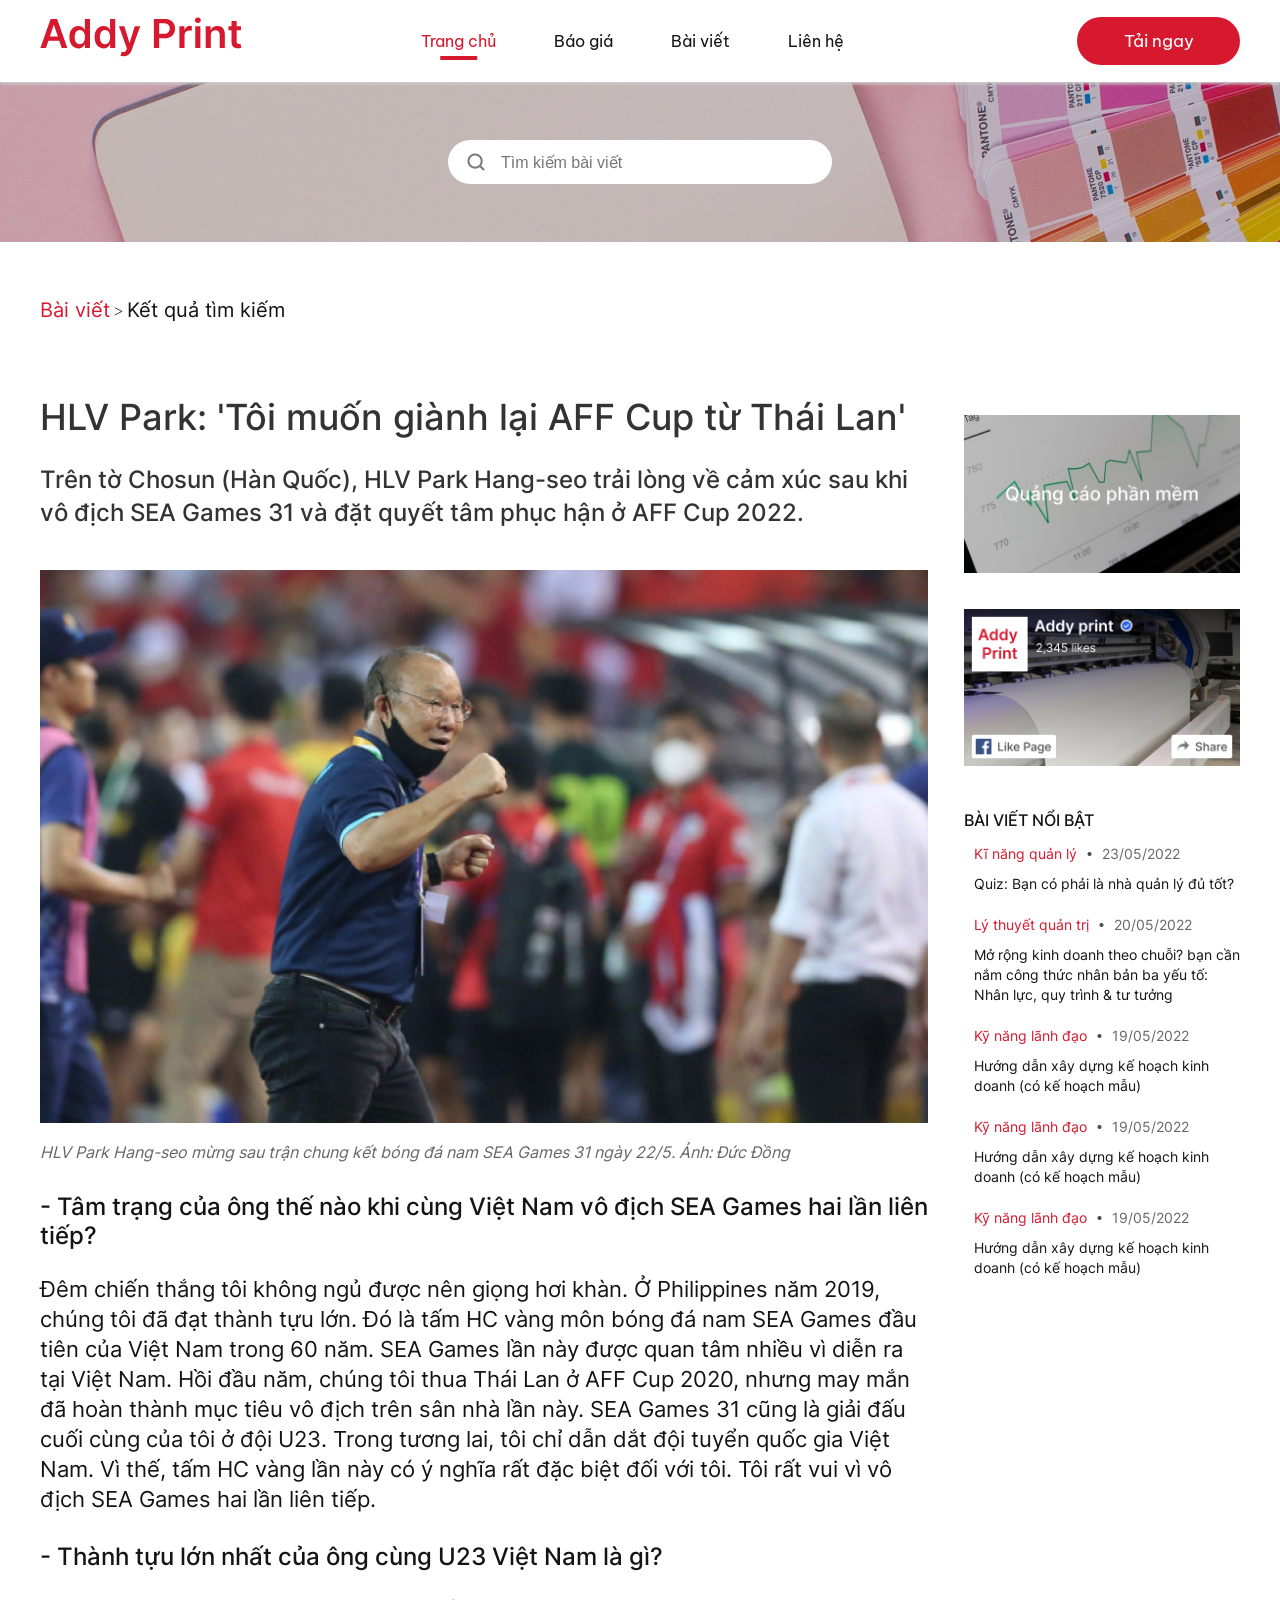
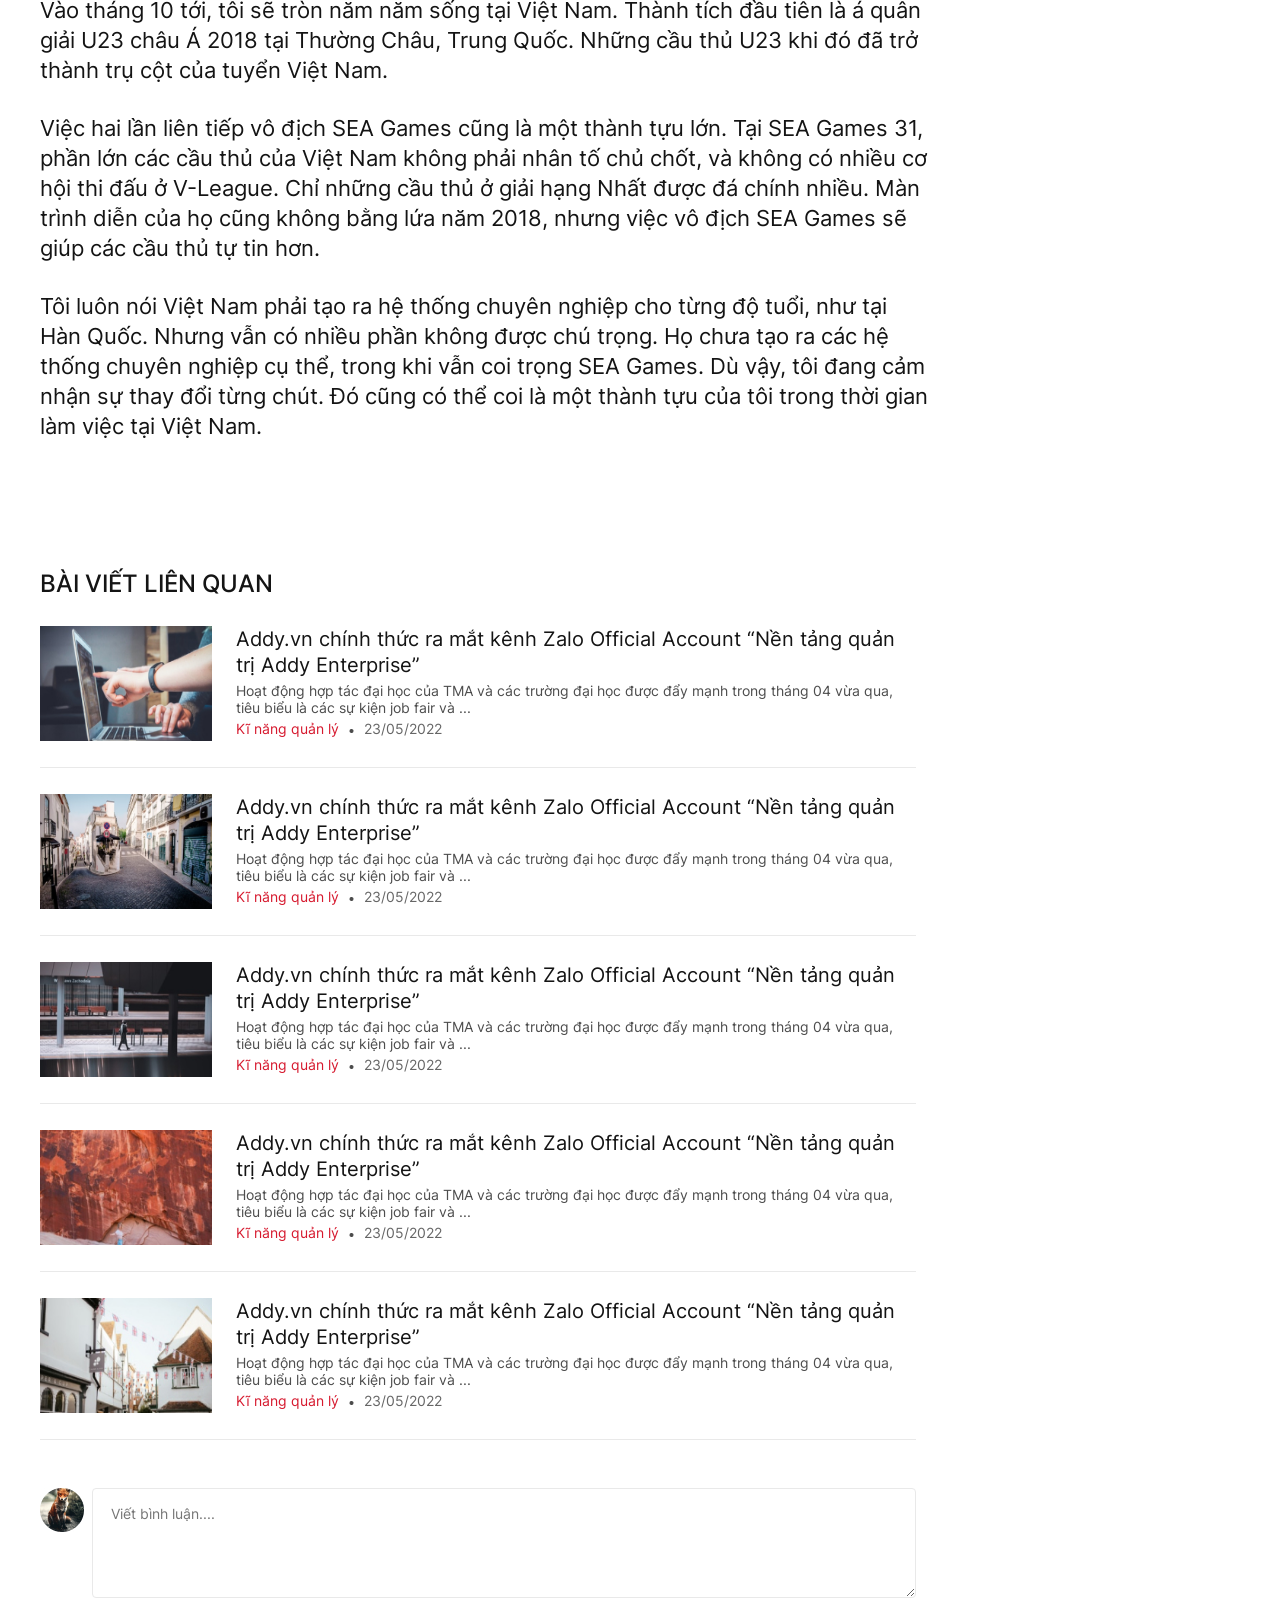
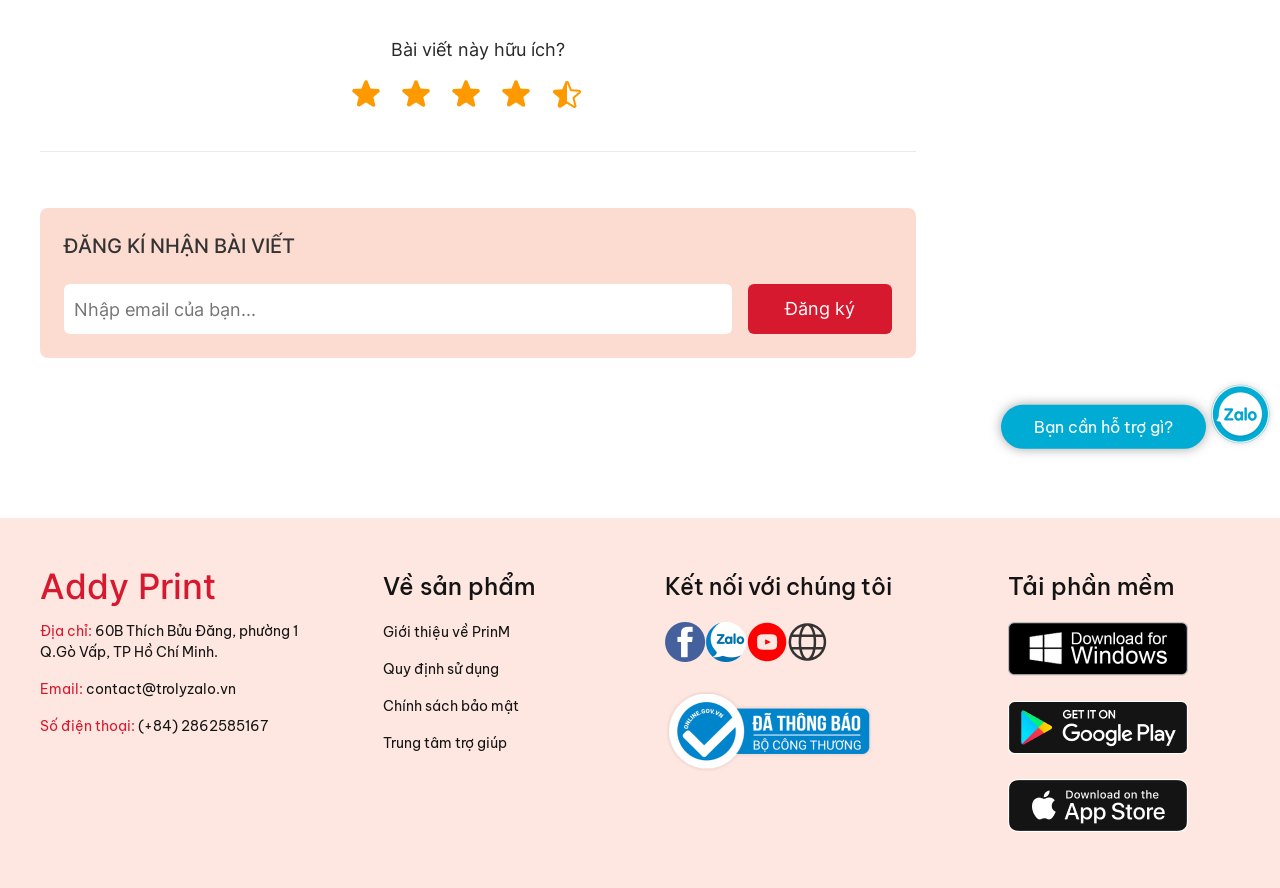
==== blog-detail.html @ 7a999159 "update blogpage detail, reposive" ====
<!DOCTYPE html>
<html>
  <head>
    <meta charset="UTF-8" />
    <meta
      name="viewport"
      content="width=device-width, initial-scale=1.0, maximum-scale=1.0, user-scalable=0"
    />
    <meta http-equiv="X-UA-Compatible" content="IE=edge,chrome=1" />
    <title>Bài viết chi tiết</title>
    <link rel="icon" href="favicon.ico" />
    <meta name="title" content="" />
    <meta name="description" content="" />

    <!-- meta facebook -->
    <meta property="og:locale" content="vi" />
    <meta property="og:type" content="article" />
    <meta property="og:title" content="" />
    <meta property="og:description" content="" />
    <meta property="og:url" content="" />
    <meta property="og:site_name" content="" />
    <meta property="og:image" content="" />

    <link rel="stylesheet" href="./fonts/fontawesome/css/all.css" />
    <link rel="stylesheet" href="dest/style.min.css" />
    <link rel="stylesheet" href="dest/fonts.css" />
  </head>

  <body class="contactpage">
    <!-- HEADER -->
    <header>
      <div class="container">
        <div class="main__header home">
          <div class="main__header-logo">
            <a href="./index.html">
              <svg
                width="202"
                height="40"
                viewBox="0 0 202 40"
                fill="none"
                xmlns="http://www.w3.org/2000/svg"
              >
                <path
                  d="M5.98402 31H0.35902L10.6005 1.90909H17.1062L27.3619 31H21.7369L13.967 7.875H13.7397L5.98402 31ZM6.16868 19.5938H21.5096V23.8267H6.16868V19.5938ZM38.3988 31.3835C36.6848 31.3835 35.1507 30.9432 33.7965 30.0625C32.4424 29.1818 31.3723 27.9034 30.5863 26.2273C29.8003 24.5511 29.4073 22.5152 29.4073 20.1193C29.4073 17.6951 29.805 15.6496 30.6005 13.983C31.4054 12.3068 32.4897 11.0426 33.8533 10.1903C35.217 9.3286 36.7369 8.89773 38.413 8.89773C39.6914 8.89773 40.7425 9.11553 41.5664 9.55114C42.3903 9.97727 43.0437 10.4934 43.5266 11.0994C44.0096 11.696 44.3836 12.2595 44.6488 12.7898H44.8619V1.90909H50.0181V31H44.9613V27.5625H44.6488C44.3836 28.0928 44.0001 28.6562 43.4982 29.2528C42.9963 29.84 42.3335 30.3419 41.5096 30.7585C40.6857 31.1752 39.6488 31.3835 38.3988 31.3835ZM39.8335 27.1648C40.9225 27.1648 41.8505 26.8712 42.6175 26.2841C43.3846 25.6875 43.967 24.8589 44.3647 23.7983C44.7624 22.7377 44.9613 21.5019 44.9613 20.0909C44.9613 18.6799 44.7624 17.4536 44.3647 16.4119C43.9764 15.3703 43.3988 14.5606 42.6317 13.983C41.8742 13.4053 40.9414 13.1165 39.8335 13.1165C38.6876 13.1165 37.7312 13.4148 36.9641 14.0114C36.1971 14.608 35.6194 15.4318 35.2312 16.483C34.8429 17.5341 34.6488 18.7367 34.6488 20.0909C34.6488 21.4545 34.8429 22.6714 35.2312 23.7415C35.6289 24.8021 36.2113 25.6402 36.9783 26.2557C37.7549 26.8617 38.7066 27.1648 39.8335 27.1648ZM63.5941 31.3835C61.8801 31.3835 60.346 30.9432 58.9918 30.0625C57.6377 29.1818 56.5676 27.9034 55.7816 26.2273C54.9956 24.5511 54.6026 22.5152 54.6026 20.1193C54.6026 17.6951 55.0004 15.6496 55.7958 13.983C56.6007 12.3068 57.685 11.0426 59.0487 10.1903C60.4123 9.3286 61.9322 8.89773 63.6083 8.89773C64.8867 8.89773 65.9379 9.11553 66.7617 9.55114C67.5856 9.97727 68.239 10.4934 68.7219 11.0994C69.2049 11.696 69.579 12.2595 69.8441 12.7898H70.0572V1.90909H75.2134V31H70.1566V27.5625H69.8441C69.579 28.0928 69.1954 28.6562 68.6935 29.2528C68.1916 29.84 67.5288 30.3419 66.7049 30.7585C65.881 31.1752 64.8441 31.3835 63.5941 31.3835ZM65.0288 27.1648C66.1178 27.1648 67.0458 26.8712 67.8129 26.2841C68.5799 25.6875 69.1623 24.8589 69.56 23.7983C69.9577 22.7377 70.1566 21.5019 70.1566 20.0909C70.1566 18.6799 69.9577 17.4536 69.56 16.4119C69.1718 15.3703 68.5941 14.5606 67.8271 13.983C67.0695 13.4053 66.1367 13.1165 65.0288 13.1165C63.8829 13.1165 62.9265 13.4148 62.1594 14.0114C61.3924 14.608 60.8147 15.4318 60.4265 16.483C60.0382 17.5341 59.8441 18.7367 59.8441 20.0909C59.8441 21.4545 60.0382 22.6714 60.4265 23.7415C60.8242 24.8021 61.4066 25.6402 62.1737 26.2557C62.9502 26.8617 63.9019 27.1648 65.0288 27.1648ZM83.8888 39.1818C83.1881 39.1818 82.5394 39.125 81.9428 39.0114C81.3557 38.9072 80.887 38.7841 80.5366 38.642L81.7298 34.6364C82.4779 34.8542 83.1455 34.9583 83.7326 34.9489C84.3197 34.9394 84.8358 34.7547 85.2809 34.3949C85.7354 34.0445 86.119 33.4574 86.4315 32.6335L86.8718 31.4545L78.9599 9.18182H84.4144L89.4428 25.6591H89.6701L94.7127 9.18182H100.181L91.4457 33.642C91.0385 34.7973 90.4987 35.7869 89.8263 36.6108C89.154 37.4441 88.3301 38.0786 87.3548 38.5142C86.3888 38.9593 85.2335 39.1818 83.8888 39.1818ZM113.889 31V1.90909H124.798C127.033 1.90909 128.908 2.32576 130.423 3.15909C131.948 3.99242 133.098 5.13826 133.875 6.59659C134.661 8.04545 135.054 9.69318 135.054 11.5398C135.054 13.4053 134.661 15.0625 133.875 16.5114C133.089 17.9602 131.929 19.1013 130.395 19.9347C128.86 20.7585 126.971 21.1705 124.727 21.1705H117.497V16.8381H124.017C125.324 16.8381 126.394 16.6108 127.227 16.1562C128.06 15.7017 128.676 15.0767 129.074 14.2812C129.481 13.4858 129.684 12.572 129.684 11.5398C129.684 10.5076 129.481 9.59848 129.074 8.8125C128.676 8.02652 128.056 7.41572 127.213 6.98011C126.379 6.53504 125.305 6.3125 123.988 6.3125H119.159V31H113.889ZM139.404 31V9.18182H144.39V12.8182H144.617C145.015 11.5587 145.696 10.5881 146.662 9.90625C147.638 9.21496 148.75 8.86932 150 8.86932C150.284 8.86932 150.602 8.88352 150.952 8.91193C151.312 8.93087 151.61 8.96401 151.847 9.01136V13.7415C151.629 13.6657 151.283 13.5994 150.81 13.5426C150.346 13.4763 149.896 13.4432 149.461 13.4432C148.523 13.4432 147.68 13.6468 146.932 14.054C146.194 14.4517 145.611 15.0057 145.185 15.7159C144.759 16.4261 144.546 17.2453 144.546 18.1733V31H139.404ZM155.263 31V9.18182H160.405V31H155.263ZM157.848 6.08523C157.034 6.08523 156.333 5.81534 155.746 5.27557C155.159 4.72632 154.865 4.06818 154.865 3.30114C154.865 2.52462 155.159 1.86648 155.746 1.3267C156.333 0.777461 157.034 0.50284 157.848 0.50284C158.672 0.50284 159.373 0.777461 159.951 1.3267C160.538 1.86648 160.831 2.52462 160.831 3.30114C160.831 4.06818 160.538 4.72632 159.951 5.27557C159.373 5.81534 158.672 6.08523 157.848 6.08523ZM170.835 18.2159V31H165.693V9.18182H170.608V12.8892H170.863C171.365 11.6676 172.165 10.697 173.264 9.97727C174.372 9.25758 175.74 8.89773 177.369 8.89773C178.875 8.89773 180.186 9.2197 181.304 9.86364C182.431 10.5076 183.302 11.4403 183.917 12.6619C184.542 13.8835 184.85 15.3655 184.841 17.108V31H179.699V17.9034C179.699 16.4451 179.32 15.304 178.562 14.4801C177.814 13.6562 176.777 13.2443 175.451 13.2443C174.552 13.2443 173.752 13.4432 173.051 13.8409C172.359 14.2292 171.815 14.7926 171.417 15.5312C171.029 16.2699 170.835 17.1648 170.835 18.2159ZM200.963 9.18182V13.1591H188.42V9.18182H200.963ZM191.517 3.95455H196.659V24.4375C196.659 25.1288 196.763 25.6591 196.971 26.0284C197.189 26.3883 197.473 26.6345 197.824 26.767C198.174 26.8996 198.562 26.9659 198.988 26.9659C199.31 26.9659 199.604 26.9422 199.869 26.8949C200.144 26.8475 200.352 26.8049 200.494 26.767L201.36 30.7869C201.086 30.8816 200.693 30.9858 200.181 31.0994C199.68 31.2131 199.064 31.2794 198.335 31.2983C197.047 31.3362 195.887 31.142 194.855 30.7159C193.823 30.2803 193.003 29.608 192.397 28.6989C191.801 27.7898 191.507 26.6534 191.517 25.2898V3.95455Z"
                  fill="#D6192E"
                />
              </svg>
            </a>
          </div>
          <div class="main__header-nav">
            <ul>
              <li><a class="active" href="./index.html">Trang chủ</a></li>
              <li><p href="#price">Báo giá</p></li>
              <li><a href="./blog.html">Bài viết</a></li>
              <li><p href="#contact">Liên hệ</p></li>
            </ul>
          </div>
          <div class="main__header-nav-mobile">
            <div class="icon__menu-mobile">
              <span></span>
            </div>
            <div class="show__nav-menu">
              <ul>
                <li><a href="./index.html">Trang chủ</a></li>
                <li><a href="">Báo giá</a></li>
                <li><a href="./blog.html">Bài viết</a></li>
                <li><a href="">Liên hệ</a></li>
              </ul>
            </div>
          </div>
          <div class="main__header-btn">
            <p>Tải ngay</p>
          </div>
        </div>
      </div>
    </header>

    <!-- MAIN -->
    <main class="mainwrapper">
      <section class="search">
        <img src="./img/bg-search.jpg" alt="background" />
        <div class="search__input">
          <i><img src="./img/icon-search.png" alt="icon search" /></i>
          <input type="text" placeholder="Tìm kiếm bài viết" />
        </div>
      </section>
      <section class="blog-detail__content">
        <div class="container">
          <div class="btn-back">
            <a class="back-to-blogs" href="./blog.html">Bài viết</a>
            <span> > </span>
            <a class="back-to__search-result" href="">Kết quả tìm kiếm</a>
          </div>
          <div class="blog-detail__content-grid">
            <div class="blog-detail">
              <div class="blog-detail__title">
                <h1>HLV Park: 'Tôi muốn giành lại AFF Cup từ Thái Lan'</h1>
                <p>
                  Trên tờ Chosun (Hàn Quốc), HLV Park Hang-seo trải lòng về cảm
                  xúc sau khi vô địch SEA Games 31 và đặt quyết tâm phục hận ở
                  AFF Cup 2022.
                </p>
              </div>
              <div class="blog-detail__img">
                <img src="./img/img__blog-detail.jpg" alt="image blog detail" />
                <div class="description__img">
                  <p>
                    HLV Park Hang-seo mừng sau trận chung kết bóng đá nam SEA
                    Games 31 ngày 22/5. Ảnh: Đức Đồng
                  </p>
                </div>
              </div>
              <div class="blog-detail__text">
                <h2 class="text__title">
                  - Tâm trạng của ông thế nào khi cùng Việt Nam vô địch SEA
                  Games hai lần liên tiếp?
                </h2>
                <p class="text__content">
                  Đêm chiến thắng tôi không ngủ được nên giọng hơi khàn. Ở
                  Philippines năm 2019, chúng tôi đã đạt thành tựu lớn. Đó là
                  tấm HC vàng môn bóng đá nam SEA Games đầu tiên của Việt Nam
                  trong 60 năm. SEA Games lần này được quan tâm nhiều vì diễn ra
                  tại Việt Nam. Hồi đầu năm, chúng tôi thua Thái Lan ở AFF Cup
                  2020, nhưng may mắn đã hoàn thành mục tiêu vô địch trên sân
                  nhà lần này. SEA Games 31 cũng là giải đấu cuối cùng của tôi ở
                  đội U23. Trong tương lai, tôi chỉ dẫn dắt đội tuyển quốc gia
                  Việt Nam. Vì thế, tấm HC vàng lần này có ý nghĩa rất đặc biệt
                  đối với tôi. Tôi rất vui vì vô địch SEA Games hai lần liên
                  tiếp.
                </p>
                <h2 class="text__title">
                  - Thành tựu lớn nhất của ông cùng U23 Việt Nam là gì?
                </h2>
                <p class="text__content">
                  Vào tháng 10 tới, tôi sẽ tròn năm năm sống tại Việt Nam. Thành
                  tích đầu tiên là á quân giải U23 châu Á 2018 tại Thường Châu,
                  Trung Quốc. Những cầu thủ U23 khi đó đã trở thành trụ cột của
                  tuyển Việt Nam.
                </p>
                <p class="text__content">
                  Việc hai lần liên tiếp vô địch SEA Games cũng là một thành tựu
                  lớn. Tại SEA Games 31, phần lớn các cầu thủ của Việt Nam không
                  phải nhân tố chủ chốt, và không có nhiều cơ hội thi đấu ở
                  V-League. Chỉ những cầu thủ ở giải hạng Nhất được đá chính
                  nhiều. Màn trình diễn của họ cũng không bằng lứa năm 2018,
                  nhưng việc vô địch SEA Games sẽ giúp các cầu thủ tự tin hơn.
                </p>
                <p class="text__content">
                  Tôi luôn nói Việt Nam phải tạo ra hệ thống chuyên nghiệp cho
                  từng độ tuổi, như tại Hàn Quốc. Nhưng vẫn có nhiều phần không
                  được chú trọng. Họ chưa tạo ra các hệ thống chuyên nghiệp cụ
                  thể, trong khi vẫn coi trọng SEA Games. Dù vậy, tôi đang cảm
                  nhận sự thay đổi từng chút. Đó cũng có thể coi là một thành
                  tựu của tôi trong thời gian làm việc tại Việt Nam.
                </p>
              </div>
            </div>
            <div class="blog-sidebar">
              <div class="thumbnail">
                <div class="thumbnail__one --thumbnail">
                  <img src="./img/thumbnail-1.jpg" alt="" />
                </div>
                <div class="thumbnail__two --thumbnail">
                  <img src="./img/thumbnail-2.jpg" alt="" />
                </div>
              </div>
              <div class="featured__posts">
                <h2>Bài viết nổi bật</h2>
                <div class="featured__posts-detail">
                  <div class="title__post">
                    <p>Kĩ năng quản lý</p>
                    <i><img src="./img/dot.png" alt="dot" /></i>
                    <span>23/05/2022</span>
                  </div>
                  <div class="text">
                    <p>Quiz: Bạn có phải là nhà quản lý đủ tốt?</p>
                  </div>
                </div>
                <div class="featured__posts-detail">
                  <div class="title__post">
                    <p>Lý thuyết quản trị</p>
                    <i><img src="./img/dot.png" alt="dot" /></i>
                    <span>20/05/2022</span>
                  </div>
                  <div class="text">
                    <p>
                      Mở rộng kinh doanh theo chuỗi? bạn cần nắm công thức nhân
                      bản ba yếu tố: Nhân lực, quy trình & tư tưởng
                    </p>
                  </div>
                </div>
                <div class="featured__posts-detail">
                  <div class="title__post">
                    <p>Kỹ năng lãnh đạo</p>
                    <i><img src="./img/dot.png" alt="dot" /></i>
                    <span>19/05/2022</span>
                  </div>
                  <div class="text">
                    <p>
                      Hướng dẫn xây dựng kế hoạch kinh doanh (có kế hoạch mẫu)
                    </p>
                  </div>
                </div>
                <div class="featured__posts-detail">
                  <div class="title__post">
                    <p>Kỹ năng lãnh đạo</p>
                    <i><img src="./img/dot.png" alt="dot" /></i>
                    <span>19/05/2022</span>
                  </div>
                  <div class="text">
                    <p>
                      Hướng dẫn xây dựng kế hoạch kinh doanh (có kế hoạch mẫu)
                    </p>
                  </div>
                </div>
                <div class="featured__posts-detail">
                  <div class="title__post">
                    <p>Kỹ năng lãnh đạo</p>
                    <i><img src="./img/dot.png" alt="dot" /></i>
                    <span>19/05/2022</span>
                  </div>
                  <div class="text">
                    <p>
                      Hướng dẫn xây dựng kế hoạch kinh doanh (có kế hoạch mẫu)
                    </p>
                  </div>
                </div>
              </div>
            </div>
          </div>
          <div class="blog__same">
            <h3>BÀI VIẾT LIÊN QUAN</h3>
            <div class="bottom__line">
              <div class="blog__same-item">
                <a href="">
                  <img src="./img/blog-same1.jpg" alt="" />
                </a>
                <div class="description__item">
                  <h4>
                    Addy.vn chính thức ra mắt kênh Zalo Official Account “Nền
                    tảng quản trị Addy Enterprise”
                  </h4>
                  <p>
                    Hoạt động hợp tác đại học của TMA và các trường đại học được
                    đẩy mạnh trong tháng 04 vừa qua, tiêu biểu là các sự kiện
                    job fair và ...
                  </p>
                  <div class="date">
                    <h5>Kĩ năng quản lý</h5>
                    <i><img src="./img/dot.png" alt="dot" /></i>
                    <p>23/05/2022</p>
                  </div>
                </div>
              </div>
            </div>
            <div class="bottom__line">
              <div class="blog__same-item">
                <a href="">
                  <img src="./img/blog-same2.jpg" alt="" />
                </a>
                <div class="description__item">
                  <h4>
                    Addy.vn chính thức ra mắt kênh Zalo Official Account “Nền
                    tảng quản trị Addy Enterprise”
                  </h4>
                  <p>
                    Hoạt động hợp tác đại học của TMA và các trường đại học được
                    đẩy mạnh trong tháng 04 vừa qua, tiêu biểu là các sự kiện
                    job fair và ...
                  </p>
                  <div class="date">
                    <h5>Kĩ năng quản lý</h5>
                    <i><img src="./img/dot.png" alt="dot" /></i>
                    <p>23/05/2022</p>
                  </div>
                </div>
              </div>
            </div>
            <div class="bottom__line">
              <div class="blog__same-item">
                <a href="">
                  <img src="./img/blog-same3.jpg" alt="" />
                </a>
                <div class="description__item">
                  <h4>
                    Addy.vn chính thức ra mắt kênh Zalo Official Account “Nền
                    tảng quản trị Addy Enterprise”
                  </h4>
                  <p>
                    Hoạt động hợp tác đại học của TMA và các trường đại học được
                    đẩy mạnh trong tháng 04 vừa qua, tiêu biểu là các sự kiện
                    job fair và ...
                  </p>
                  <div class="date">
                    <h5>Kĩ năng quản lý</h5>
                    <i><img src="./img/dot.png" alt="dot" /></i>
                    <p>23/05/2022</p>
                  </div>
                </div>
              </div>
            </div>
            <div class="bottom__line">
              <div class="blog__same-item">
                <a href="">
                  <img src="./img/blog-same4.jpg" alt="" />
                </a>
                <div class="description__item">
                  <h4>
                    Addy.vn chính thức ra mắt kênh Zalo Official Account “Nền
                    tảng quản trị Addy Enterprise”
                  </h4>
                  <p>
                    Hoạt động hợp tác đại học của TMA và các trường đại học được
                    đẩy mạnh trong tháng 04 vừa qua, tiêu biểu là các sự kiện
                    job fair và ...
                  </p>
                  <div class="date">
                    <h5>Kĩ năng quản lý</h5>
                    <i><img src="./img/dot.png" alt="dot" /></i>
                    <p>23/05/2022</p>
                  </div>
                </div>
              </div>
            </div>
            <div class="bottom__line">
              <div class="blog__same-item">
                <a href="">
                  <img src="./img/blog-same5.jpg" alt="" />
                </a>
                <div class="description__item">
                  <h4>
                    Addy.vn chính thức ra mắt kênh Zalo Official Account “Nền
                    tảng quản trị Addy Enterprise”
                  </h4>
                  <p>
                    Hoạt động hợp tác đại học của TMA và các trường đại học được
                    đẩy mạnh trong tháng 04 vừa qua, tiêu biểu là các sự kiện
                    job fair và ...
                  </p>
                  <div class="date">
                    <h5>Kĩ năng quản lý</h5>
                    <i><img src="./img/dot.png" alt="dot" /></i>
                    <p>23/05/2022</p>
                  </div>
                </div>
              </div>
            </div>
          </div>
          <div class="blog__comment">
            <div class="avatar">
              <img src="./img/avt-comment.jpg" alt="" />
            </div>
            <textarea
              name=""
              id=""
              cols="30"
              rows="5"
              placeholder="Viết bình luận...."
            ></textarea>
          </div>
          <div class="blog__vote">
            <h4>Bài viết này hữu ích?</h4>
            <div class="star">
              <i><img src="./img/vote-star.png" alt="icon star" /></i>
              <i><img src="./img/vote-star.png" alt="icon star" /></i>
              <i><img src="./img/vote-star.png" alt="icon star" /></i>
              <i><img src="./img/vote-star.png" alt="icon star" /></i>
              <i><img src="./img/vote-star5.png" alt="icon star" /></i>
            </div>
          </div>
          <div class="input__signup">
            <div class="container --container__blog-detail">
              <div class="input__signup-content">
                <h2>ĐĂNG KÍ NHẬN BÀI VIẾT</h2>
                <div class="input">
                  <input
                    type="text"
                    class="input-signup"
                    placeholder="Nhập email của bạn..."
                  />
                  <input type="submit" class="btn-signup" value="Đăng ký" />
                </div>
              </div>
            </div>
          </div>
        </div>
      </section>
      <section class="icon__zalo-fixed">
        <i><img src="./img/icon__zalo-fixed.png" alt="" /></i>
        <div class="text"><p>Bạn cần hỗ trợ gì?</p></div>
      </section>
    </main>

    <!-- FOOTER -->
    <footer>
      <div class="container --container__footer">
        <div class="wrapper__gird">
          <div class="wrapper__gird-item --nthchild1">
            <div class="title">
              <h2>Addy Print</h2>
            </div>
            <div class="text__content">
              <p class="adress">
                <span>Địa chỉ: </span>60B Thích Bửu Đăng, phường 1 Q.Gò Vấp, TP
                Hồ Chí Minh.
              </p>
              <p class="email"><span>Email: </span>contact@trolyzalo.vn</p>
              <p class="numberphone">
                <span>Số điện thoại: </span>(+84) 2862585167
              </p>
            </div>
          </div>
          <div class="wrapper__gird-item --nthchild2">
            <div class="title">
              <h3>Về sản phẩm</h3>
            </div>
            <div class="text__content">
              <p>Giới thiệu về PrinM</p>
              <p>Quy định sử dụng</p>
              <p>Chính sách bảo mật</p>
              <p>Trung tâm trợ giúp</p>
            </div>
          </div>
          <div class="wrapper__gird-item --nthchild3">
            <div class="title">
              <h3>Kết nối với chúng tôi</h3>
            </div>
            <div class="icon__content">
              <i><img src="./img/icon-fb.png" alt="" /></i>
              <i><img src="./img/icon-zalo.png" alt="" /></i>
              <i><img src="./img/icon-ytb.png" alt="" /></i>
              <i><img src="./img/icon_browser.png" alt="" /></i>
            </div>
            <img src="./img/logo-thong-bao.png" alt="" />
          </div>
          <div class="wrapper__gird-item --nthchild4">
            <div class="title">
              <h3>Tải phần mềm</h3>
            </div>
            <div class="btn__download">
              <div class="btn__download-chplay btn">
                <img src="./img/windown-footer.png" alt="" />
              </div>
              <div class="btn__download-chplay btn">
                <img src="./img/chplay-footer.png" alt="" />
              </div>
              <div class="btn__download-appstore btn">
                <img src="./img/appstore-footer.png" alt="" />
              </div>
            </div>
          </div>
        </div>
        <div class="backtotop">
          <i class="fa-solid fa-arrow-up"></i>
        </div>
      </div>
    </footer>

    <script type="text/javascript" src="dest/jsmain.min.js"></script>
    <script type="text/javascript" src="dest/main.js"></script>
  </body>
</html>
---- dest/style.min.css ----
html,body,div,span,applet,object,iframe,h1,h2,h3,h4,h5,h6,p,blockquote,pre,a,abbr,acronym,address,big,cite,code,del,dfn,em,img,ins,kbd,q,s,samp,small,strike,strong,sub,sup,tt,var,b,u,i,center,dl,dt,dd,ol,ul,li,fieldset,form,label,legend,table,caption,tbody,tfoot,thead,tr,th,td,article,aside,canvas,details,embed,figure,figcaption,footer,header,hgroup,menu,nav,output,ruby,section,summary,time,mark,audio,video{margin:0;padding:0;border:0;font-size:100%;font:inherit;vertical-align:baseline}article,aside,details,figcaption,figure,footer,header,hgroup,menu,nav,section{display:block}body{line-height:1}ol,ul{list-style:none}blockquote,q{quotes:none}blockquote:before,blockquote:after,q:before,q:after{content:"";content:none}table{border-collapse:collapse;border-spacing:0}*::before,*::after{box-sizing:inherit}/*! normalize.css v8.0.1 | MIT License | github.com/necolas/normalize.css */html{line-height:1.15;-webkit-text-size-adjust:100%}hr{box-sizing:content-box;height:0;overflow:visible}pre{font-family:monospace, monospace;font-size:1em}a{background-color:transparent}abbr[title]{border-bottom:none;text-decoration:underline;text-decoration:underline dotted}b,strong{font-weight:bolder}code,kbd,samp{font-family:monospace, monospace;font-size:1em}small{font-size:80%}sub,sup{font-size:75%;line-height:0;position:relative;vertical-align:baseline}sub{bottom:-0.25em}sup{top:-0.5em}img{border-style:none}button,input,optgroup,select,textarea{font-family:inherit;font-size:100%;line-height:1.15;margin:0}button,input{overflow:visible}button,select{text-transform:none}button,[type="button"],[type="reset"],[type="submit"]{-webkit-appearance:button}button::-moz-focus-inner,[type="button"]::-moz-focus-inner,[type="reset"]::-moz-focus-inner,[type="submit"]::-moz-focus-inner{border-style:none;padding:0}button:-moz-focusring,[type="button"]:-moz-focusring,[type="reset"]:-moz-focusring,[type="submit"]:-moz-focusring{outline:1px dotted ButtonText}fieldset{padding:0.35em 0.75em 0.625em}legend{box-sizing:border-box;color:inherit;display:table;max-width:100%;padding:0;white-space:normal}progress{vertical-align:baseline}textarea{overflow:auto}[type="checkbox"],[type="radio"]{box-sizing:border-box;padding:0}[type="number"]::-webkit-inner-spin-button,[type="number"]::-webkit-outer-spin-button{height:auto}[type="search"]{-webkit-appearance:textfield;outline-offset:-2px}[type="search"]::-webkit-search-decoration{-webkit-appearance:none}::-webkit-file-upload-button{-webkit-appearance:button;font:inherit}details{display:block}summary{display:list-item}template{display:none}[hidden]{display:none}:root{--h1-fs: 7.2rem;--h1-lh: 8rem;--h2-fs: 5.2rem;--h2-lh: 6rem;--h3-fs: 3.2rem;--h3-lh: 4.2rem;--h4-fs: 2.4rem;--h4-lh: 3.2rem;--h5-fs: 2rem;--h5-lh: 3rem;--body16-fs: 1.6rem;--body16-lh: 2.6rem;--body14-fs: 1.4rem;--body14-lh: 2.2rem;--gap: 30px;--height-header: 82px;--height-button: 56px;--ptop: 150px;--pd-section: 120px}@media (max-width: 767px){:root{--h1-fs: 3.6rem;--h1-lh: 4.2rem;--h2-fs: 2.8rem;--h2-lh: 3.8rem;--h3-fs: 2.2rem;--h3-lh: 3rem;--h4-fs: 2rem;--h4-lh: 3.2rem;--gap: 20px;--height-header: 70px;--pd-section: 50px;--ptop: 120px}}@-ms-viewport{width:device-width}*{-webkit-font-smoothing:antialiased;-moz-osx-font-smoothing:grayscale;-webkit-font-smoothing:antialiased;-moz-osx-font-smoothing:grayscale;text-rendering:optimizeLegibility;box-sizing:border-box}html{font-size:62.5%}body{width:100%;max-width:100%;margin:auto;font-size:var(--body16-fs);font-family:ir;line-height:var(--body16-lh);color:#141414;text-transform:none;background:#fff;position:relative}body .container-fluid{width:100%;padding-right:var(--gap);padding-left:var(--gap);margin-right:auto;margin-left:auto}@media screen and (max-width: 767px){body .container-fluid{padding-right:calc(var(--gap) / 2);padding-left:calc(var(--gap) / 2)}}body .container{max-width:1230px;width:100%;padding-right:calc(var(--gap) / 2);padding-left:calc(var(--gap) / 2);margin-right:auto;margin-left:auto}@media (min-width: 576px){body .container{max-width:540px}}@media (min-width: 768px){body .container{max-width:720px}}@media (min-width: 992px){body .container{max-width:960px}}@media (min-width: 1200px){body .container{max-width:1230px}}body .mainwrapper{width:100%;margin:auto;opacity:1;pointer-events:auto}img{max-width:100%;height:auto;-webkit-user-select:none;-khtml-user-select:none;-moz-user-select:none;-o-user-select:none;user-select:none}img.--center{margin:0 auto;display:block}a{text-decoration:none}.--white-cl{color:#fff}.--black-cl{color:#141414}.--blue-cl{color:#00afab}article h1,article h2,article h3,article h4,article h5,article h6{display:block}article h1{font-size:var(--h1-fs);line-height:var(--h1-lh);margin:0 0 0.67rem 0}article h2{font-size:var(--h2-fs);line-height:var(--h2-lh);margin:0 0 0.75rem 0}article h3{font-size:var(--h3-fs);line-height:var(--h3-lh);margin:0 0 0.83rem 0}article h4{font-size:var(--h4-fs);line-height:var(--h4-lh);margin:0 0 1.12rem 0}article h5{font-size:var(--h5-fs);line-height:var(--h5-lh);margin:0 0 1.5rem 0}article h6{font-size:0.67rem;margin:0 0 1.67rem 0}article p{margin:0 0 1.12rem 0}article ol,article ul{list-style:initial;padding-left:18px}article img{display:inline-block;height:auto;overflow:hidden;border-radius:10px;margin:25px auto}article .video{width:100%;height:0;padding-bottom:56.25%;position:relative;margin:25px auto}article .video iframe,article .video video{position:absolute;width:100%;height:100%;top:0;left:0}@media screen and (max-width: 767px){article img{margin:20px auto}}.heading{font-family:ib}.heading.--h1{font-size:var(--h1-fs);line-height:var(--h1-lh)}.heading.--h2{font-size:var(--h2-fs);line-height:var(--h2-lh)}.icon__zalo-fixed{margin-top:-143px;position:absolute;right:0}.icon__zalo-fixed i{display:block}.icon__zalo-fixed .text{width:205px;height:44px;background-color:#00acd4;border-radius:32px;position:absolute;right:74px;top:50%;transform:translateY(-30%);-webkit-box-shadow:0px 0px 12px 0px #0000005c;box-shadow:0px 0px 12px 0px #0000005c;display:flex}.icon__zalo-fixed .text p{color:#ffffff;margin:auto;font-family:"beRegular400"}.search{height:160px;overflow:hidden;margin-top:var(--height-header);position:relative}.search>img{float:right;height:100%;width:100%;object-fit:cover}.search .search__input{position:absolute;top:50%;left:50%;transform:translate(-50%, -50%);width:384px;height:44px;border-radius:32px;display:flex;background-color:#ffffff}.search .search__input i{display:flex;padding-left:18px}.search .search__input i img{margin:auto}.search .search__input input{padding-left:15px;border:none;outline:none;width:80%;font-family:Arial, "InterRegular400";font-size:16px;line-height:19px}.featured__posts{margin-top:37px}.featured__posts h2{font-family:"InterMedium500";font-size:16px;line-height:19px;color:#141414;text-transform:uppercase;margin-bottom:15px}.featured__posts .featured__posts-detail{padding-left:10px}.featured__posts .featured__posts-detail .title__post{display:flex;margin-bottom:12px}.featured__posts .featured__posts-detail .title__post>p{font-family:"InterRegular400";font-size:14px;line-height:17px;color:#d6192e}.featured__posts .featured__posts-detail .title__post i{display:flex;margin:0 10px}.featured__posts .featured__posts-detail .title__post i img{margin:auto}.featured__posts .featured__posts-detail .title__post span{font-family:"InterRegular400";font-size:14px;line-height:17px;color:#666666}.featured__posts .featured__posts-detail .text{margin-bottom:22px}.featured__posts .featured__posts-detail .text p{font-family:"InterRegular400";font-size:14px;line-height:20px;color:#141414}.input__signup{margin-bottom:160px}.input__signup .container .input__signup-content{background-color:#fcdbd0;border-radius:8px;padding:24px}.input__signup .container .input__signup-content h2{font-family:"InterMedium500";font-size:20px;line-height:28px;color:#333333;margin-bottom:24px}.input__signup .container .input__signup-content .input{display:flex}.input__signup .container .input__signup-content .input .input-signup{border:none;outline:none;border-radius:6px;font-family:"InterRegular400";font-size:18px;line-height:22px;color:#848484;height:50px;flex:1;margin-right:16px;padding-left:10px}.input__signup .container .input__signup-content .input .btn-signup{background-color:#d6192e;width:144px;height:50px;border-radius:6px;border:none;outline:none;color:#ffffff;font-family:"InterRegular400";font-size:18px;line-height:22px;display:flex;justify-content:center}.flickity-viewport{overflow:initial}.col-1,.col-2,.col-3,.col-4,.col-5,.col-6,.col-7,.col-8,.col-9,.col-10,.col-11,.col-12,.col,.col-auto,.col-sm-1,.col-sm-2,.col-sm-3,.col-sm-4,.col-sm-5,.col-sm-6,.col-sm-7,.col-sm-8,.col-sm-9,.col-sm-10,.col-sm-11,.col-sm-12,.col-sm,.col-sm-auto,.col-md-1,.col-md-2,.col-md-3,.col-md-4,.col-md-5,.col-md-6,.col-md-7,.col-md-8,.col-md-9,.col-md-10,.col-md-11,.col-md-12,.col-md,.col-md-auto,.col-lg-1,.col-lg-2,.col-lg-3,.col-lg-4,.col-lg-5,.col-lg-6,.col-lg-7,.col-lg-8,.col-lg-9,.col-lg-10,.col-lg-11,.col-lg-12,.col-lg,.col-lg-auto,.col-xl-1,.col-xl-2,.col-xl-3,.col-xl-4,.col-xl-5,.col-xl-6,.col-xl-7,.col-xl-8,.col-xl-9,.col-xl-10,.col-xl-11,.col-xl-12,.col-xl,.col-xl-auto{position:relative;width:100%;min-height:1px;padding-right:15px;padding-left:15px}.row{display:-webkit-box;display:-ms-flexbox;display:flex;-ms-flex-wrap:wrap;flex-wrap:wrap;margin-right:-15px;margin-left:-15px}.col{-ms-flex-preferred-size:0;flex-basis:0;-webkit-box-flex:1;-ms-flex-positive:1;flex-grow:1;max-width:100%}.no-gutters{margin-right:0;margin-left:0}.no-gap>.col,.no-gap>[class*="col-"]{padding-right:0;padding-left:0}.col-auto{-webkit-box-flex:0;-ms-flex:0 0 auto;flex:0 0 auto;width:auto;max-width:none}.col-1{-webkit-box-flex:0;-ms-flex:0 0 8.333333%;flex:0 0 8.333333%;max-width:8.333333%}.col-2{-webkit-box-flex:0;-ms-flex:0 0 16.666667%;flex:0 0 16.666667%;max-width:16.666667%}.col-3{-webkit-box-flex:0;-ms-flex:0 0 25%;flex:0 0 25%;max-width:25%}.col-4{-webkit-box-flex:0;-ms-flex:0 0 33.333333%;flex:0 0 33.333333%;max-width:33.333333%}.col-5{-webkit-box-flex:0;-ms-flex:0 0 41.666667%;flex:0 0 41.666667%;max-width:41.666667%}.col-6{-webkit-box-flex:0;-ms-flex:0 0 50%;flex:0 0 50%;max-width:50%}.col-7{-webkit-box-flex:0;-ms-flex:0 0 58.333333%;flex:0 0 58.333333%;max-width:58.333333%}.col-8{-webkit-box-flex:0;-ms-flex:0 0 66.666667%;flex:0 0 66.666667%;max-width:66.666667%}.col-9{-webkit-box-flex:0;-ms-flex:0 0 75%;flex:0 0 75%;max-width:75%}.col-10{-webkit-box-flex:0;-ms-flex:0 0 83.333333%;flex:0 0 83.333333%;max-width:83.333333%}.col-11{-webkit-box-flex:0;-ms-flex:0 0 91.666667%;flex:0 0 91.666667%;max-width:91.666667%}.col-12{-webkit-box-flex:0;-ms-flex:0 0 100%;flex:0 0 100%;max-width:100%}.order-first{-webkit-box-ordinal-group:0;-ms-flex-order:-1;order:-1}.order-last{-webkit-box-ordinal-group:14;-ms-flex-order:13;order:13}.order-0{-webkit-box-ordinal-group:1;-ms-flex-order:0;order:0}.order-1{-webkit-box-ordinal-group:2;-ms-flex-order:1;order:1}.order-2{-webkit-box-ordinal-group:3;-ms-flex-order:2;order:2}.order-3{-webkit-box-ordinal-group:4;-ms-flex-order:3;order:3}.order-4{-webkit-box-ordinal-group:5;-ms-flex-order:4;order:4}.order-5{-webkit-box-ordinal-group:6;-ms-flex-order:5;order:5}.order-6{-webkit-box-ordinal-group:7;-ms-flex-order:6;order:6}.order-7{-webkit-box-ordinal-group:8;-ms-flex-order:7;order:7}.order-8{-webkit-box-ordinal-group:9;-ms-flex-order:8;order:8}.order-9{-webkit-box-ordinal-group:10;-ms-flex-order:9;order:9}.order-10{-webkit-box-ordinal-group:11;-ms-flex-order:10;order:10}.order-11{-webkit-box-ordinal-group:12;-ms-flex-order:11;order:11}.order-12{-webkit-box-ordinal-group:13;-ms-flex-order:12;order:12}.offset-1{margin-left:8.333333%}.offset-2{margin-left:16.666667%}.offset-3{margin-left:25%}.offset-4{margin-left:33.333333%}.offset-5{margin-left:41.666667%}.offset-6{margin-left:50%}.offset-7{margin-left:58.333333%}.offset-8{margin-left:66.666667%}.offset-9{margin-left:75%}.offset-10{margin-left:83.333333%}.offset-11{margin-left:91.666667%}@media (min-width: 576px){.col-sm{-ms-flex-preferred-size:0;flex-basis:0;-webkit-box-flex:1;-ms-flex-positive:1;flex-grow:1;max-width:100%}.col-sm-auto{-webkit-box-flex:0;-ms-flex:0 0 auto;flex:0 0 auto;width:auto;max-width:none}.col-sm-1{-webkit-box-flex:0;-ms-flex:0 0 8.333333%;flex:0 0 8.333333%;max-width:8.333333%}.col-sm-2{-webkit-box-flex:0;-ms-flex:0 0 16.666667%;flex:0 0 16.666667%;max-width:16.666667%}.col-sm-3{-webkit-box-flex:0;-ms-flex:0 0 25%;flex:0 0 25%;max-width:25%}.col-sm-4{-webkit-box-flex:0;-ms-flex:0 0 33.333333%;flex:0 0 33.333333%;max-width:33.333333%}.col-sm-5{-webkit-box-flex:0;-ms-flex:0 0 41.666667%;flex:0 0 41.666667%;max-width:41.666667%}.col-sm-6{-webkit-box-flex:0;-ms-flex:0 0 50%;flex:0 0 50%;max-width:50%}.col-sm-7{-webkit-box-flex:0;-ms-flex:0 0 58.333333%;flex:0 0 58.333333%;max-width:58.333333%}.col-sm-8{-webkit-box-flex:0;-ms-flex:0 0 66.666667%;flex:0 0 66.666667%;max-width:66.666667%}.col-sm-9{-webkit-box-flex:0;-ms-flex:0 0 75%;flex:0 0 75%;max-width:75%}.col-sm-10{-webkit-box-flex:0;-ms-flex:0 0 83.333333%;flex:0 0 83.333333%;max-width:83.333333%}.col-sm-11{-webkit-box-flex:0;-ms-flex:0 0 91.666667%;flex:0 0 91.666667%;max-width:91.666667%}.col-sm-12{-webkit-box-flex:0;-ms-flex:0 0 100%;flex:0 0 100%;max-width:100%}.order-sm-first{-webkit-box-ordinal-group:0;-ms-flex-order:-1;order:-1}.order-sm-last{-webkit-box-ordinal-group:14;-ms-flex-order:13;order:13}.order-sm-0{-webkit-box-ordinal-group:1;-ms-flex-order:0;order:0}.order-sm-1{-webkit-box-ordinal-group:2;-ms-flex-order:1;order:1}.order-sm-2{-webkit-box-ordinal-group:3;-ms-flex-order:2;order:2}.order-sm-3{-webkit-box-ordinal-group:4;-ms-flex-order:3;order:3}.order-sm-4{-webkit-box-ordinal-group:5;-ms-flex-order:4;order:4}.order-sm-5{-webkit-box-ordinal-group:6;-ms-flex-order:5;order:5}.order-sm-6{-webkit-box-ordinal-group:7;-ms-flex-order:6;order:6}.order-sm-7{-webkit-box-ordinal-group:8;-ms-flex-order:7;order:7}.order-sm-8{-webkit-box-ordinal-group:9;-ms-flex-order:8;order:8}.order-sm-9{-webkit-box-ordinal-group:10;-ms-flex-order:9;order:9}.order-sm-10{-webkit-box-ordinal-group:11;-ms-flex-order:10;order:10}.order-sm-11{-webkit-box-ordinal-group:12;-ms-flex-order:11;order:11}.order-sm-12{-webkit-box-ordinal-group:13;-ms-flex-order:12;order:12}.offset-sm-0{margin-left:0}.offset-sm-1{margin-left:8.333333%}.offset-sm-2{margin-left:16.666667%}.offset-sm-3{margin-left:25%}.offset-sm-4{margin-left:33.333333%}.offset-sm-5{margin-left:41.666667%}.offset-sm-6{margin-left:50%}.offset-sm-7{margin-left:58.333333%}.offset-sm-8{margin-left:66.666667%}.offset-sm-9{margin-left:75%}.offset-sm-10{margin-left:83.333333%}.offset-sm-11{margin-left:91.666667%}}@media (min-width: 768px){.col-md{-ms-flex-preferred-size:0;flex-basis:0;-webkit-box-flex:1;-ms-flex-positive:1;flex-grow:1;max-width:100%}.col-md-auto{-webkit-box-flex:0;-ms-flex:0 0 auto;flex:0 0 auto;width:auto;max-width:none}.col-md-1{-webkit-box-flex:0;-ms-flex:0 0 8.333333%;flex:0 0 8.333333%;max-width:8.333333%}.col-md-2{-webkit-box-flex:0;-ms-flex:0 0 16.666667%;flex:0 0 16.666667%;max-width:16.666667%}.col-md-3{-webkit-box-flex:0;-ms-flex:0 0 25%;flex:0 0 25%;max-width:25%}.col-md-4{-webkit-box-flex:0;-ms-flex:0 0 33.333333%;flex:0 0 33.333333%;max-width:33.333333%}.col-md-5{-webkit-box-flex:0;-ms-flex:0 0 41.666667%;flex:0 0 41.666667%;max-width:41.666667%}.col-md-6{-webkit-box-flex:0;-ms-flex:0 0 50%;flex:0 0 50%;max-width:50%}.col-md-7{-webkit-box-flex:0;-ms-flex:0 0 58.333333%;flex:0 0 58.333333%;max-width:58.333333%}.col-md-8{-webkit-box-flex:0;-ms-flex:0 0 66.666667%;flex:0 0 66.666667%;max-width:66.666667%}.col-md-9{-webkit-box-flex:0;-ms-flex:0 0 75%;flex:0 0 75%;max-width:75%}.col-md-10{-webkit-box-flex:0;-ms-flex:0 0 83.333333%;flex:0 0 83.333333%;max-width:83.333333%}.col-md-11{-webkit-box-flex:0;-ms-flex:0 0 91.666667%;flex:0 0 91.666667%;max-width:91.666667%}.col-md-12{-webkit-box-flex:0;-ms-flex:0 0 100%;flex:0 0 100%;max-width:100%}.order-md-first{-webkit-box-ordinal-group:0;-ms-flex-order:-1;order:-1}.order-md-last{-webkit-box-ordinal-group:14;-ms-flex-order:13;order:13}.order-md-0{-webkit-box-ordinal-group:1;-ms-flex-order:0;order:0}.order-md-1{-webkit-box-ordinal-group:2;-ms-flex-order:1;order:1}.order-md-2{-webkit-box-ordinal-group:3;-ms-flex-order:2;order:2}.order-md-3{-webkit-box-ordinal-group:4;-ms-flex-order:3;order:3}.order-md-4{-webkit-box-ordinal-group:5;-ms-flex-order:4;order:4}.order-md-5{-webkit-box-ordinal-group:6;-ms-flex-order:5;order:5}.order-md-6{-webkit-box-ordinal-group:7;-ms-flex-order:6;order:6}.order-md-7{-webkit-box-ordinal-group:8;-ms-flex-order:7;order:7}.order-md-8{-webkit-box-ordinal-group:9;-ms-flex-order:8;order:8}.order-md-9{-webkit-box-ordinal-group:10;-ms-flex-order:9;order:9}.order-md-10{-webkit-box-ordinal-group:11;-ms-flex-order:10;order:10}.order-md-11{-webkit-box-ordinal-group:12;-ms-flex-order:11;order:11}.order-md-12{-webkit-box-ordinal-group:13;-ms-flex-order:12;order:12}.offset-md-0{margin-left:0}.offset-md-1{margin-left:8.333333%}.offset-md-2{margin-left:16.666667%}.offset-md-3{margin-left:25%}.offset-md-4{margin-left:33.333333%}.offset-md-5{margin-left:41.666667%}.offset-md-6{margin-left:50%}.offset-md-7{margin-left:58.333333%}.offset-md-8{margin-left:66.666667%}.offset-md-9{margin-left:75%}.offset-md-10{margin-left:83.333333%}.offset-md-11{margin-left:91.666667%}}@media (min-width: 992px){.col-lg{-ms-flex-preferred-size:0;flex-basis:0;-webkit-box-flex:1;-ms-flex-positive:1;flex-grow:1;max-width:100%}.col-lg-auto{-webkit-box-flex:0;-ms-flex:0 0 auto;flex:0 0 auto;width:auto;max-width:none}.col-lg-1{-webkit-box-flex:0;-ms-flex:0 0 8.333333%;flex:0 0 8.333333%;max-width:8.333333%}.col-lg-2{-webkit-box-flex:0;-ms-flex:0 0 16.666667%;flex:0 0 16.666667%;max-width:16.666667%}.col-lg-3{-webkit-box-flex:0;-ms-flex:0 0 25%;flex:0 0 25%;max-width:25%}.col-lg-4{-webkit-box-flex:0;-ms-flex:0 0 33.333333%;flex:0 0 33.333333%;max-width:33.333333%}.col-lg-5{-webkit-box-flex:0;-ms-flex:0 0 41.666667%;flex:0 0 41.666667%;max-width:41.666667%}.col-lg-6{-webkit-box-flex:0;-ms-flex:0 0 50%;flex:0 0 50%;max-width:50%}.col-lg-7{-webkit-box-flex:0;-ms-flex:0 0 58.333333%;flex:0 0 58.333333%;max-width:58.333333%}.col-lg-8{-webkit-box-flex:0;-ms-flex:0 0 66.666667%;flex:0 0 66.666667%;max-width:66.666667%}.col-lg-9{-webkit-box-flex:0;-ms-flex:0 0 75%;flex:0 0 75%;max-width:75%}.col-lg-10{-webkit-box-flex:0;-ms-flex:0 0 83.333333%;flex:0 0 83.333333%;max-width:83.333333%}.col-lg-11{-webkit-box-flex:0;-ms-flex:0 0 91.666667%;flex:0 0 91.666667%;max-width:91.666667%}.col-lg-12{-webkit-box-flex:0;-ms-flex:0 0 100%;flex:0 0 100%;max-width:100%}.order-lg-first{-webkit-box-ordinal-group:0;-ms-flex-order:-1;order:-1}.order-lg-last{-webkit-box-ordinal-group:14;-ms-flex-order:13;order:13}.order-lg-0{-webkit-box-ordinal-group:1;-ms-flex-order:0;order:0}.order-lg-1{-webkit-box-ordinal-group:2;-ms-flex-order:1;order:1}.order-lg-2{-webkit-box-ordinal-group:3;-ms-flex-order:2;order:2}.order-lg-3{-webkit-box-ordinal-group:4;-ms-flex-order:3;order:3}.order-lg-4{-webkit-box-ordinal-group:5;-ms-flex-order:4;order:4}.order-lg-5{-webkit-box-ordinal-group:6;-ms-flex-order:5;order:5}.order-lg-6{-webkit-box-ordinal-group:7;-ms-flex-order:6;order:6}.order-lg-7{-webkit-box-ordinal-group:8;-ms-flex-order:7;order:7}.order-lg-8{-webkit-box-ordinal-group:9;-ms-flex-order:8;order:8}.order-lg-9{-webkit-box-ordinal-group:10;-ms-flex-order:9;order:9}.order-lg-10{-webkit-box-ordinal-group:11;-ms-flex-order:10;order:10}.order-lg-11{-webkit-box-ordinal-group:12;-ms-flex-order:11;order:11}.order-lg-12{-webkit-box-ordinal-group:13;-ms-flex-order:12;order:12}.offset-lg-0{margin-left:0}.offset-lg-1{margin-left:8.333333%}.offset-lg-2{margin-left:16.666667%}.offset-lg-3{margin-left:25%}.offset-lg-4{margin-left:33.333333%}.offset-lg-5{margin-left:41.666667%}.offset-lg-6{margin-left:50%}.offset-lg-7{margin-left:58.333333%}.offset-lg-8{margin-left:66.666667%}.offset-lg-9{margin-left:75%}.offset-lg-10{margin-left:83.333333%}.offset-lg-11{margin-left:91.666667%}}@media (min-width: 1200px){.col-xl{-ms-flex-preferred-size:0;flex-basis:0;-webkit-box-flex:1;-ms-flex-positive:1;flex-grow:1;max-width:100%}.col-xl-auto{-webkit-box-flex:0;-ms-flex:0 0 auto;flex:0 0 auto;width:auto;max-width:none}.col-xl-1{-webkit-box-flex:0;-ms-flex:0 0 8.333333%;flex:0 0 8.333333%;max-width:8.333333%}.col-xl-2{-webkit-box-flex:0;-ms-flex:0 0 16.666667%;flex:0 0 16.666667%;max-width:16.666667%}.col-xl-3{-webkit-box-flex:0;-ms-flex:0 0 25%;flex:0 0 25%;max-width:25%}.col-xl-4{-webkit-box-flex:0;-ms-flex:0 0 33.333333%;flex:0 0 33.333333%;max-width:33.333333%}.col-xl-5{-webkit-box-flex:0;-ms-flex:0 0 41.666667%;flex:0 0 41.666667%;max-width:41.666667%}.col-xl-6{-webkit-box-flex:0;-ms-flex:0 0 50%;flex:0 0 50%;max-width:50%}.col-xl-7{-webkit-box-flex:0;-ms-flex:0 0 58.333333%;flex:0 0 58.333333%;max-width:58.333333%}.col-xl-8{-webkit-box-flex:0;-ms-flex:0 0 66.666667%;flex:0 0 66.666667%;max-width:66.666667%}.col-xl-9{-webkit-box-flex:0;-ms-flex:0 0 75%;flex:0 0 75%;max-width:75%}.col-xl-10{-webkit-box-flex:0;-ms-flex:0 0 83.333333%;flex:0 0 83.333333%;max-width:83.333333%}.col-xl-11{-webkit-box-flex:0;-ms-flex:0 0 91.666667%;flex:0 0 91.666667%;max-width:91.666667%}.col-xl-12{-webkit-box-flex:0;-ms-flex:0 0 100%;flex:0 0 100%;max-width:100%}.order-xl-first{-webkit-box-ordinal-group:0;-ms-flex-order:-1;order:-1}.order-xl-last{-webkit-box-ordinal-group:14;-ms-flex-order:13;order:13}.order-xl-0{-webkit-box-ordinal-group:1;-ms-flex-order:0;order:0}.order-xl-1{-webkit-box-ordinal-group:2;-ms-flex-order:1;order:1}.order-xl-2{-webkit-box-ordinal-group:3;-ms-flex-order:2;order:2}.order-xl-3{-webkit-box-ordinal-group:4;-ms-flex-order:3;order:3}.order-xl-4{-webkit-box-ordinal-group:5;-ms-flex-order:4;order:4}.order-xl-5{-webkit-box-ordinal-group:6;-ms-flex-order:5;order:5}.order-xl-6{-webkit-box-ordinal-group:7;-ms-flex-order:6;order:6}.order-xl-7{-webkit-box-ordinal-group:8;-ms-flex-order:7;order:7}.order-xl-8{-webkit-box-ordinal-group:9;-ms-flex-order:8;order:8}.order-xl-9{-webkit-box-ordinal-group:10;-ms-flex-order:9;order:9}.order-xl-10{-webkit-box-ordinal-group:11;-ms-flex-order:10;order:10}.order-xl-11{-webkit-box-ordinal-group:12;-ms-flex-order:11;order:11}.order-xl-12{-webkit-box-ordinal-group:13;-ms-flex-order:12;order:12}.offset-xl-0{margin-left:0}.offset-xl-1{margin-left:8.333333%}.offset-xl-2{margin-left:16.666667%}.offset-xl-3{margin-left:25%}.offset-xl-4{margin-left:33.333333%}.offset-xl-5{margin-left:41.666667%}.offset-xl-6{margin-left:50%}.offset-xl-7{margin-left:58.333333%}.offset-xl-8{margin-left:66.666667%}.offset-xl-9{margin-left:75%}.offset-xl-10{margin-left:83.333333%}.offset-xl-11{margin-left:91.666667%}}.d-none{display:none !important}.d-inline{display:inline !important}.d-inline-block{display:inline-block !important}.d-block{display:block !important}.d-table{display:table !important}.d-table-row{display:table-row !important}.d-table-cell{display:table-cell !important}.d-flex{display:-webkit-box !important;display:-ms-flexbox !important;display:flex !important}.d-inline-flex{display:-webkit-inline-box !important;display:-ms-inline-flexbox !important;display:inline-flex !important}@media (min-width: 576px){.d-sm-none{display:none !important}.d-sm-inline{display:inline !important}.d-sm-inline-block{display:inline-block !important}.d-sm-block{display:block !important}.d-sm-table{display:table !important}.d-sm-table-row{display:table-row !important}.d-sm-table-cell{display:table-cell !important}.d-sm-flex{display:-webkit-box !important;display:-ms-flexbox !important;display:flex !important}.d-sm-inline-flex{display:-webkit-inline-box !important;display:-ms-inline-flexbox !important;display:inline-flex !important}}@media (min-width: 768px){.d-md-none{display:none !important}.d-md-inline{display:inline !important}.d-md-inline-block{display:inline-block !important}.d-md-block{display:block !important}.d-md-table{display:table !important}.d-md-table-row{display:table-row !important}.d-md-table-cell{display:table-cell !important}.d-md-flex{display:-webkit-box !important;display:-ms-flexbox !important;display:flex !important}.d-md-inline-flex{display:-webkit-inline-box !important;display:-ms-inline-flexbox !important;display:inline-flex !important}}@media (min-width: 992px){.d-lg-none{display:none !important}.d-lg-inline{display:inline !important}.d-lg-inline-block{display:inline-block !important}.d-lg-block{display:block !important}.d-lg-table{display:table !important}.d-lg-table-row{display:table-row !important}.d-lg-table-cell{display:table-cell !important}.d-lg-flex{display:-webkit-box !important;display:-ms-flexbox !important;display:flex !important}.d-lg-inline-flex{display:-webkit-inline-box !important;display:-ms-inline-flexbox !important;display:inline-flex !important}}@media (min-width: 1200px){.d-xl-none{display:none !important}.d-xl-inline{display:inline !important}.d-xl-inline-block{display:inline-block !important}.d-xl-block{display:block !important}.d-xl-table{display:table !important}.d-xl-table-row{display:table-row !important}.d-xl-table-cell{display:table-cell !important}.d-xl-flex{display:-webkit-box !important;display:-ms-flexbox !important;display:flex !important}.d-xl-inline-flex{display:-webkit-inline-box !important;display:-ms-inline-flexbox !important;display:inline-flex !important}}@media print{.d-print-none{display:none !important}.d-print-inline{display:inline !important}.d-print-inline-block{display:inline-block !important}.d-print-block{display:block !important}.d-print-table{display:table !important}.d-print-table-row{display:table-row !important}.d-print-table-cell{display:table-cell !important}.d-print-flex{display:-webkit-box !important;display:-ms-flexbox !important;display:flex !important}.d-print-inline-flex{display:-webkit-inline-box !important;display:-ms-inline-flexbox !important;display:inline-flex !important}}.flex-row{-webkit-box-orient:horizontal !important;-webkit-box-direction:normal !important;-ms-flex-direction:row !important;flex-direction:row !important}.flex-column{-webkit-box-orient:vertical !important;-webkit-box-direction:normal !important;-ms-flex-direction:column !important;flex-direction:column !important}.flex-row-reverse{-webkit-box-orient:horizontal !important;-webkit-box-direction:reverse !important;-ms-flex-direction:row-reverse !important;flex-direction:row-reverse !important}.flex-column-reverse{-webkit-box-orient:vertical !important;-webkit-box-direction:reverse !important;-ms-flex-direction:column-reverse !important;flex-direction:column-reverse !important}.flex-wrap{-ms-flex-wrap:wrap !important;flex-wrap:wrap !important}.flex-nowrap{-ms-flex-wrap:nowrap !important;flex-wrap:nowrap !important}.flex-wrap-reverse{-ms-flex-wrap:wrap-reverse !important;flex-wrap:wrap-reverse !important}.justify-content-start{-webkit-box-pack:start !important;-ms-flex-pack:start !important;justify-content:flex-start !important}.justify-content-end{-webkit-box-pack:end !important;-ms-flex-pack:end !important;justify-content:flex-end !important}.justify-content-center{-webkit-box-pack:center !important;-ms-flex-pack:center !important;justify-content:center !important}.justify-content-between{-webkit-box-pack:justify !important;-ms-flex-pack:justify !important;justify-content:space-between !important}.justify-content-around{-ms-flex-pack:distribute !important;justify-content:space-around !important}.align-items-start{-webkit-box-align:start !important;-ms-flex-align:start !important;align-items:flex-start !important}.align-items-end{-webkit-box-align:end !important;-ms-flex-align:end !important;align-items:flex-end !important}.align-items-center{-webkit-box-align:center !important;-ms-flex-align:center !important;align-items:center !important}.align-items-baseline{-webkit-box-align:baseline !important;-ms-flex-align:baseline !important;align-items:baseline !important}.align-items-stretch{-webkit-box-align:stretch !important;-ms-flex-align:stretch !important;align-items:stretch !important}.align-content-start{-ms-flex-line-pack:start !important;align-content:flex-start !important}.align-content-end{-ms-flex-line-pack:end !important;align-content:flex-end !important}.align-content-center{-ms-flex-line-pack:center !important;align-content:center !important}.align-content-between{-ms-flex-line-pack:justify !important;align-content:space-between !important}.align-content-around{-ms-flex-line-pack:distribute !important;align-content:space-around !important}.align-content-stretch{-ms-flex-line-pack:stretch !important;align-content:stretch !important}.align-self-auto{-ms-flex-item-align:auto !important;align-self:auto !important}.align-self-start{-ms-flex-item-align:start !important;align-self:flex-start !important}.align-self-end{-ms-flex-item-align:end !important;align-self:flex-end !important}.align-self-center{-ms-flex-item-align:center !important;align-self:center !important}.align-self-baseline{-ms-flex-item-align:baseline !important;align-self:baseline !important}.align-self-stretch{-ms-flex-item-align:stretch !important;align-self:stretch !important}@media (min-width: 576px){.flex-sm-row{-webkit-box-orient:horizontal !important;-webkit-box-direction:normal !important;-ms-flex-direction:row !important;flex-direction:row !important}.flex-sm-column{-webkit-box-orient:vertical !important;-webkit-box-direction:normal !important;-ms-flex-direction:column !important;flex-direction:column !important}.flex-sm-row-reverse{-webkit-box-orient:horizontal !important;-webkit-box-direction:reverse !important;-ms-flex-direction:row-reverse !important;flex-direction:row-reverse !important}.flex-sm-column-reverse{-webkit-box-orient:vertical !important;-webkit-box-direction:reverse !important;-ms-flex-direction:column-reverse !important;flex-direction:column-reverse !important}.flex-sm-wrap{-ms-flex-wrap:wrap !important;flex-wrap:wrap !important}.flex-sm-nowrap{-ms-flex-wrap:nowrap !important;flex-wrap:nowrap !important}.flex-sm-wrap-reverse{-ms-flex-wrap:wrap-reverse !important;flex-wrap:wrap-reverse !important}.justify-content-sm-start{-webkit-box-pack:start !important;-ms-flex-pack:start !important;justify-content:flex-start !important}.justify-content-sm-end{-webkit-box-pack:end !important;-ms-flex-pack:end !important;justify-content:flex-end !important}.justify-content-sm-center{-webkit-box-pack:center !important;-ms-flex-pack:center !important;justify-content:center !important}.justify-content-sm-between{-webkit-box-pack:justify !important;-ms-flex-pack:justify !important;justify-content:space-between !important}.justify-content-sm-around{-ms-flex-pack:distribute !important;justify-content:space-around !important}.align-items-sm-start{-webkit-box-align:start !important;-ms-flex-align:start !important;align-items:flex-start !important}.align-items-sm-end{-webkit-box-align:end !important;-ms-flex-align:end !important;align-items:flex-end !important}.align-items-sm-center{-webkit-box-align:center !important;-ms-flex-align:center !important;align-items:center !important}.align-items-sm-baseline{-webkit-box-align:baseline !important;-ms-flex-align:baseline !important;align-items:baseline !important}.align-items-sm-stretch{-webkit-box-align:stretch !important;-ms-flex-align:stretch !important;align-items:stretch !important}.align-content-sm-start{-ms-flex-line-pack:start !important;align-content:flex-start !important}.align-content-sm-end{-ms-flex-line-pack:end !important;align-content:flex-end !important}.align-content-sm-center{-ms-flex-line-pack:center !important;align-content:center !important}.align-content-sm-between{-ms-flex-line-pack:justify !important;align-content:space-between !important}.align-content-sm-around{-ms-flex-line-pack:distribute !important;align-content:space-around !important}.align-content-sm-stretch{-ms-flex-line-pack:stretch !important;align-content:stretch !important}.align-self-sm-auto{-ms-flex-item-align:auto !important;align-self:auto !important}.align-self-sm-start{-ms-flex-item-align:start !important;align-self:flex-start !important}.align-self-sm-end{-ms-flex-item-align:end !important;align-self:flex-end !important}.align-self-sm-center{-ms-flex-item-align:center !important;align-self:center !important}.align-self-sm-baseline{-ms-flex-item-align:baseline !important;align-self:baseline !important}.align-self-sm-stretch{-ms-flex-item-align:stretch !important;align-self:stretch !important}}@media (min-width: 768px){.flex-md-row{-webkit-box-orient:horizontal !important;-webkit-box-direction:normal !important;-ms-flex-direction:row !important;flex-direction:row !important}.flex-md-column{-webkit-box-orient:vertical !important;-webkit-box-direction:normal !important;-ms-flex-direction:column !important;flex-direction:column !important}.flex-md-row-reverse{-webkit-box-orient:horizontal !important;-webkit-box-direction:reverse !important;-ms-flex-direction:row-reverse !important;flex-direction:row-reverse !important}.flex-md-column-reverse{-webkit-box-orient:vertical !important;-webkit-box-direction:reverse !important;-ms-flex-direction:column-reverse !important;flex-direction:column-reverse !important}.flex-md-wrap{-ms-flex-wrap:wrap !important;flex-wrap:wrap !important}.flex-md-nowrap{-ms-flex-wrap:nowrap !important;flex-wrap:nowrap !important}.flex-md-wrap-reverse{-ms-flex-wrap:wrap-reverse !important;flex-wrap:wrap-reverse !important}.justify-content-md-start{-webkit-box-pack:start !important;-ms-flex-pack:start !important;justify-content:flex-start !important}.justify-content-md-end{-webkit-box-pack:end !important;-ms-flex-pack:end !important;justify-content:flex-end !important}.justify-content-md-center{-webkit-box-pack:center !important;-ms-flex-pack:center !important;justify-content:center !important}.justify-content-md-between{-webkit-box-pack:justify !important;-ms-flex-pack:justify !important;justify-content:space-between !important}.justify-content-md-around{-ms-flex-pack:distribute !important;justify-content:space-around !important}.align-items-md-start{-webkit-box-align:start !important;-ms-flex-align:start !important;align-items:flex-start !important}.align-items-md-end{-webkit-box-align:end !important;-ms-flex-align:end !important;align-items:flex-end !important}.align-items-md-center{-webkit-box-align:center !important;-ms-flex-align:center !important;align-items:center !important}.align-items-md-baseline{-webkit-box-align:baseline !important;-ms-flex-align:baseline !important;align-items:baseline !important}.align-items-md-stretch{-webkit-box-align:stretch !important;-ms-flex-align:stretch !important;align-items:stretch !important}.align-content-md-start{-ms-flex-line-pack:start !important;align-content:flex-start !important}.align-content-md-end{-ms-flex-line-pack:end !important;align-content:flex-end !important}.align-content-md-center{-ms-flex-line-pack:center !important;align-content:center !important}.align-content-md-between{-ms-flex-line-pack:justify !important;align-content:space-between !important}.align-content-md-around{-ms-flex-line-pack:distribute !important;align-content:space-around !important}.align-content-md-stretch{-ms-flex-line-pack:stretch !important;align-content:stretch !important}.align-self-md-auto{-ms-flex-item-align:auto !important;align-self:auto !important}.align-self-md-start{-ms-flex-item-align:start !important;align-self:flex-start !important}.align-self-md-end{-ms-flex-item-align:end !important;align-self:flex-end !important}.align-self-md-center{-ms-flex-item-align:center !important;align-self:center !important}.align-self-md-baseline{-ms-flex-item-align:baseline !important;align-self:baseline !important}.align-self-md-stretch{-ms-flex-item-align:stretch !important;align-self:stretch !important}}@media (min-width: 992px){.flex-lg-row{-webkit-box-orient:horizontal !important;-webkit-box-direction:normal !important;-ms-flex-direction:row !important;flex-direction:row !important}.flex-lg-column{-webkit-box-orient:vertical !important;-webkit-box-direction:normal !important;-ms-flex-direction:column !important;flex-direction:column !important}.flex-lg-row-reverse{-webkit-box-orient:horizontal !important;-webkit-box-direction:reverse !important;-ms-flex-direction:row-reverse !important;flex-direction:row-reverse !important}.flex-lg-column-reverse{-webkit-box-orient:vertical !important;-webkit-box-direction:reverse !important;-ms-flex-direction:column-reverse !important;flex-direction:column-reverse !important}.flex-lg-wrap{-ms-flex-wrap:wrap !important;flex-wrap:wrap !important}.flex-lg-nowrap{-ms-flex-wrap:nowrap !important;flex-wrap:nowrap !important}.flex-lg-wrap-reverse{-ms-flex-wrap:wrap-reverse !important;flex-wrap:wrap-reverse !important}.justify-content-lg-start{-webkit-box-pack:start !important;-ms-flex-pack:start !important;justify-content:flex-start !important}.justify-content-lg-end{-webkit-box-pack:end !important;-ms-flex-pack:end !important;justify-content:flex-end !important}.justify-content-lg-center{-webkit-box-pack:center !important;-ms-flex-pack:center !important;justify-content:center !important}.justify-content-lg-between{-webkit-box-pack:justify !important;-ms-flex-pack:justify !important;justify-content:space-between !important}.justify-content-lg-around{-ms-flex-pack:distribute !important;justify-content:space-around !important}.align-items-lg-start{-webkit-box-align:start !important;-ms-flex-align:start !important;align-items:flex-start !important}.align-items-lg-end{-webkit-box-align:end !important;-ms-flex-align:end !important;align-items:flex-end !important}.align-items-lg-center{-webkit-box-align:center !important;-ms-flex-align:center !important;align-items:center !important}.align-items-lg-baseline{-webkit-box-align:baseline !important;-ms-flex-align:baseline !important;align-items:baseline !important}.align-items-lg-stretch{-webkit-box-align:stretch !important;-ms-flex-align:stretch !important;align-items:stretch !important}.align-content-lg-start{-ms-flex-line-pack:start !important;align-content:flex-start !important}.align-content-lg-end{-ms-flex-line-pack:end !important;align-content:flex-end !important}.align-content-lg-center{-ms-flex-line-pack:center !important;align-content:center !important}.align-content-lg-between{-ms-flex-line-pack:justify !important;align-content:space-between !important}.align-content-lg-around{-ms-flex-line-pack:distribute !important;align-content:space-around !important}.align-content-lg-stretch{-ms-flex-line-pack:stretch !important;align-content:stretch !important}.align-self-lg-auto{-ms-flex-item-align:auto !important;align-self:auto !important}.align-self-lg-start{-ms-flex-item-align:start !important;align-self:flex-start !important}.align-self-lg-end{-ms-flex-item-align:end !important;align-self:flex-end !important}.align-self-lg-center{-ms-flex-item-align:center !important;align-self:center !important}.align-self-lg-baseline{-ms-flex-item-align:baseline !important;align-self:baseline !important}.align-self-lg-stretch{-ms-flex-item-align:stretch !important;align-self:stretch !important}}@media (min-width: 1200px){.flex-xl-row{-webkit-box-orient:horizontal !important;-webkit-box-direction:normal !important;-ms-flex-direction:row !important;flex-direction:row !important}.flex-xl-column{-webkit-box-orient:vertical !important;-webkit-box-direction:normal !important;-ms-flex-direction:column !important;flex-direction:column !important}.flex-xl-row-reverse{-webkit-box-orient:horizontal !important;-webkit-box-direction:reverse !important;-ms-flex-direction:row-reverse !important;flex-direction:row-reverse !important}.flex-xl-column-reverse{-webkit-box-orient:vertical !important;-webkit-box-direction:reverse !important;-ms-flex-direction:column-reverse !important;flex-direction:column-reverse !important}.flex-xl-wrap{-ms-flex-wrap:wrap !important;flex-wrap:wrap !important}.flex-xl-nowrap{-ms-flex-wrap:nowrap !important;flex-wrap:nowrap !important}.flex-xl-wrap-reverse{-ms-flex-wrap:wrap-reverse !important;flex-wrap:wrap-reverse !important}.justify-content-xl-start{-webkit-box-pack:start !important;-ms-flex-pack:start !important;justify-content:flex-start !important}.justify-content-xl-end{-webkit-box-pack:end !important;-ms-flex-pack:end !important;justify-content:flex-end !important}.justify-content-xl-center{-webkit-box-pack:center !important;-ms-flex-pack:center !important;justify-content:center !important}.justify-content-xl-between{-webkit-box-pack:justify !important;-ms-flex-pack:justify !important;justify-content:space-between !important}.justify-content-xl-around{-ms-flex-pack:distribute !important;justify-content:space-around !important}.align-items-xl-start{-webkit-box-align:start !important;-ms-flex-align:start !important;align-items:flex-start !important}.align-items-xl-end{-webkit-box-align:end !important;-ms-flex-align:end !important;align-items:flex-end !important}.align-items-xl-center{-webkit-box-align:center !important;-ms-flex-align:center !important;align-items:center !important}.align-items-xl-baseline{-webkit-box-align:baseline !important;-ms-flex-align:baseline !important;align-items:baseline !important}.align-items-xl-stretch{-webkit-box-align:stretch !important;-ms-flex-align:stretch !important;align-items:stretch !important}.align-content-xl-start{-ms-flex-line-pack:start !important;align-content:flex-start !important}.align-content-xl-end{-ms-flex-line-pack:end !important;align-content:flex-end !important}.align-content-xl-center{-ms-flex-line-pack:center !important;align-content:center !important}.align-content-xl-between{-ms-flex-line-pack:justify !important;align-content:space-between !important}.align-content-xl-around{-ms-flex-line-pack:distribute !important;align-content:space-around !important}.align-content-xl-stretch{-ms-flex-line-pack:stretch !important;align-content:stretch !important}.align-self-xl-auto{-ms-flex-item-align:auto !important;align-self:auto !important}.align-self-xl-start{-ms-flex-item-align:start !important;align-self:flex-start !important}.align-self-xl-end{-ms-flex-item-align:end !important;align-self:flex-end !important}.align-self-xl-center{-ms-flex-item-align:center !important;align-self:center !important}.align-self-xl-baseline{-ms-flex-item-align:baseline !important;align-self:baseline !important}.align-self-xl-stretch{-ms-flex-item-align:stretch !important;align-self:stretch !important}}header{position:fixed;top:0;width:100%;z-index:200;background-color:#ffffff;height:var(--height-header);-webkit-box-shadow:0px 2px 3px 0px #ccc;box-shadow:0px 2px 3px 0px #ccc}header .container{height:var(--height-header)}header .container .main__header{height:var(--height-header);display:flex;align-items:center}header .container .main__header .main__header-logo{display:flex}header .container .main__header .main__header-logo h1{display:none}header .container .main__header .main__header-nav{margin-left:150px;margin-right:auto}header .container .main__header .main__header-nav ul{display:flex}header .container .main__header .main__header-nav ul li{margin:0 29px;display:flex}header .container .main__header .main__header-nav ul li a{font-family:"beRegular400";font-size:16px;line-height:20px;color:#141414;padding:10px 0;position:relative}header .container .main__header .main__header-nav ul li a::after{content:"";height:4px;width:50%;background-color:#d6192e;position:absolute;left:50%;transform:translateX(-50%);display:none;margin-top:5px}header .container .main__header .main__header-nav ul li a.active{color:#d6192e}header .container .main__header .main__header-nav ul li a.active::after{display:block}header .container .main__header .main__header-nav ul li p{font-family:"beRegular400";font-size:16px;line-height:20px;color:#141414;padding:10px 0;position:relative;cursor:pointer;user-select:none}header .container .main__header .main__header-nav ul li p::after{content:"";height:4px;width:50%;background-color:#d6192e;position:absolute;left:50%;transform:translateX(-50%);display:none;margin-top:5px}header .container .main__header .main__header-nav ul li p.active{color:#d6192e}header .container .main__header .main__header-nav ul li p.active::after{display:block}header .container .main__header .main__header-nav-mobile{display:none}header .container .main__header .main__header-nav-mobile .icon__menu-mobile{cursor:pointer;padding:15px 0}header .container .main__header .main__header-nav-mobile .icon__menu-mobile.active span{visibility:hidden}header .container .main__header .main__header-nav-mobile .icon__menu-mobile.active::before{transform:rotate(45deg) translate(9px, 9px);transition:0.3s}header .container .main__header .main__header-nav-mobile .icon__menu-mobile.active::after{transform:rotate(-45deg) translate(8px, -8px);transition:0.3s}header .container .main__header .main__header-nav-mobile .icon__menu-mobile span{display:block;height:4px;width:50px;background-color:#d6192e}header .container .main__header .main__header-nav-mobile .icon__menu-mobile::before{content:"";display:block;height:4px;width:50px;background-color:#d6192e;margin-bottom:8px;transform:rotate(0deg) translate(0px, 0px);transition:0.3s}header .container .main__header .main__header-nav-mobile .icon__menu-mobile::after{content:"";display:block;height:4px;width:50px;background-color:#d6192e;margin-top:8px;transform:rotate(0deg) translate(0px, 0px);transition:0.3s}header .container .main__header .main__header-nav-mobile .show__nav-menu{position:fixed;top:70px;left:0;width:100vw;height:100vh;background-color:#000;opacity:0;transition:0.3s;pointer-events:none}header .container .main__header .main__header-nav-mobile .show__nav-menu.active{opacity:0.9;transition:0.3s;pointer-events:initial}header .container .main__header .main__header-nav-mobile .show__nav-menu ul{padding-top:100px;display:flex;flex-direction:column;align-items:center}header .container .main__header .main__header-nav-mobile .show__nav-menu ul li{min-width:100px}header .container .main__header .main__header-nav-mobile .show__nav-menu ul li a{font-family:"beRegular400";font-size:25px;line-height:70px;color:#ffffff;display:block;text-align:center}header .container .main__header .main__header-btn{width:163px;height:48px;border-radius:39px;background-color:#d6192e;display:grid}header .container .main__header .main__header-btn p{font-family:"beRegular400";font-size:17px;line-height:23px;color:#fff;margin:auto}@media screen and (max-width: 1200px){header .container .main__header .main__header-nav{margin-right:auto;margin-left:auto}}@media screen and (max-width: 993px){header .container .main__header{justify-content:space-between}header .container .main__header .main__header-btn{display:none}header .container .main__header .main__header-nav ul li{margin-right:0}header .container .main__header .main__header-nav{margin-right:0;margin-left:auto}}@media screen and (max-width: 767px){header .container .main__header .main__header-nav{display:none}header .container .main__header .main__header-nav-mobile{display:block}}footer{height:370px;background-color:#ffe7e1;display:flex}footer .--container__footer{margin:auto}footer .--container__footer .wrapper__gird{display:grid;grid-template-columns:repeat(4, 1fr);gap:50px;height:100%}footer .--container__footer .wrapper__gird .wrapper__gird-item .title{margin-bottom:15px}footer .--container__footer .wrapper__gird .wrapper__gird-item .title h2{font-family:"InterMedium500";font-size:35px;line-height:40px;color:#d6192e}footer .--container__footer .wrapper__gird .wrapper__gird-item .title h3{font-family:"beMedium500";font-size:24px;line-height:41px}footer .--container__footer .wrapper__gird .wrapper__gird-item .text__content p{font-family:"beRegular400";font-size:14px;line-height:21px;margin-bottom:16px}footer .--container__footer .wrapper__gird .wrapper__gird-item .text__content p span{color:#d6192e}footer .--container__footer .wrapper__gird .wrapper__gird-item .text__content p a{color:#141414}footer .--container__footer .wrapper__gird .wrapper__gird-item .text__content p a:hover{text-decoration:underline;color:blue}footer .--container__footer .wrapper__gird .--nthchild1 .title h3{margin-left:10px}footer .--container__footer .wrapper__gird .--nthchild2{padding-left:30px}footer .--container__footer .wrapper__gird .--nthchild2 .text__content a{font-family:"beRegular400";font-size:16px;line-height:21px;margin-bottom:16px;color:#141414}footer .--container__footer .wrapper__gird .--nthchild2 .text__content a:hover{text-decoration:underline;color:blue}footer .--container__footer .wrapper__gird .--nthchild3 .title h3{font-size:23px}footer .--container__footer .wrapper__gird .--nthchild3 .icon__content{display:flex}footer .--container__footer .wrapper__gird .--nthchild3 .icon__content a{margin:9px}footer .--container__footer .wrapper__gird .--nthchild3>img{margin-top:20px}footer .--container__footer .wrapper__gird .--nthchild4{padding-left:30px}footer .--container__footer .wrapper__gird .--nthchild4 .btn__download .btn a{display:block}footer .--container__footer .wrapper__gird .--nthchild4 .btn__download .btn__download-chplay{margin-bottom:17px}footer .--container__footer .wrapper__gird .--nthchild4 .btn__download .btn__download-appstore i{color:#f4f7ff}footer .--container__footer .backtotop{width:45px;height:45px;border-radius:50%;background-color:#d6192e;position:fixed;right:20px;bottom:50px;cursor:pointer;display:none;z-index:100}footer .--container__footer .backtotop:hover{background-color:#f4f7ff;-webkit-box-shadow:0px 0px 12px 0px #5e5d5d;box-shadow:0px 0px 12px 0px #5e5d5d}footer .--container__footer .backtotop:hover i{color:#d6192e}footer .--container__footer .backtotop i{margin:auto;color:#f4f7ff}@media screen and (max-width: 993px){footer{height:auto;padding:40px 0}footer .--container__footer .wrapper__gird{grid-template-columns:1fr;gap:30px;text-align:center}footer .--container__footer .wrapper__gird .--nthchild1 .title{justify-content:center}footer .--container__footer .wrapper__gird .--nthchild3 .icon__content{justify-content:center}footer .--container__footer .wrapper__gird .--nthchild3 .icon__content i{margin:0 12px}footer .--container__footer .wrapper__gird .--nthchild4{display:grid}footer .--container__footer .wrapper__gird .--nthchild4 .btn__download{margin:auto;display:flex;width:100%;justify-content:center}footer .--container__footer .wrapper__gird .--nthchild4 .btn__download .btn__download-chplay{margin-right:20px}footer .--container__footer .wrapper__gird .wrapper__gird-item .text__content p{font-size:20px}footer .--container__footer .wrapper__gird .--nthchild2{padding-left:0}}@media screen and (max-width: 767px){footer .--container__footer .wrapper__gird .wrapper__gird-item .text__content p{line-height:26px}footer .--container__footer .wrapper__gird .wrapper__gird-item .text__content p{font-size:16px}}.download{height:auto;overflow:hidden;position:relative}.download>img{float:right;height:auto;width:100%}.download .wrapper__text{position:absolute;top:55%;left:50%;transform:translate(-50%, -50%);text-align:center}.download .wrapper__text .download__title{font-family:"InterMedium500";font-weight:500;font-size:50px;line-height:60px;color:#fff;margin-bottom:32px}.download .wrapper__text .download__param{font-family:"InterRegular400";font-size:37px;line-height:45px;color:#fff;margin-bottom:32px}.download .wrapper__text .download__btn{display:flex}.download .wrapper__text .download__btn .btn{margin:0 10px}.download .wrapper__text .download__btn .btn a{display:block}.problems{margin-top:54px}.problems .container h2{font-family:"InterMedium500";font-size:44px;line-height:53px;color:#d6192e;text-align:center;position:relative;left:50%;transform:translateX(-50%);display:inline-block}.problems .container h2::after{content:"";display:block;height:5px;width:50%;background-color:#d6192e;position:absolute;left:50%;transform:translateX(-50%);margin-top:16px}.problems .container .problems__grid{margin-top:53px;display:grid;grid-template-columns:45% 53%;gap:2%}.problems .container .problems__grid .--left img{width:100%}.problems .container .problems__grid .--right .item{display:flex;margin-bottom:24px}.problems .container .problems__grid .--right .item .item__icon i{display:flex;width:72px;height:72px}.problems .container .problems__grid .--right .item .item__text{margin-left:24px}.problems .container .problems__grid .--right .item .item__text h3{font-family:"beMedium500";font-size:22px;line-height:32px;color:#141414;margin-bottom:8px}.problems .container .problems__grid .--right .item .item__text p{font-family:"beRegular400";font-size:16px;line-height:26px;color:#141414;max-width:524px}.profit{margin-top:100px}.profit .container h2{font-family:"InterMedium500";font-size:44px;line-height:53px;color:#d6192e;text-align:center;position:relative;left:50%;transform:translateX(-50%);display:inline-block}.profit .container h2::after{content:"";display:block;height:5px;width:50%;background-color:#d6192e;position:absolute;left:50%;transform:translateX(-50%);margin-top:16px}.profit .container .profit__content{display:flex;flex-wrap:wrap;justify-content:center;margin-top:53px}.profit .container .profit__content .profit__content-item{margin:5px 5px;width:285px;height:285px;border-radius:8px;-webkit-box-shadow:2px 2px 15px 3px #ccc;box-shadow:2px 2px 15px 3px #ccc;padding-right:18px;padding-left:18px;padding-top:18px}.profit .container .profit__content .profit__content-item i{display:block;margin-bottom:24px}.profit .container .profit__content .profit__content-item h3{font-family:"InterMedium500";font-size:20px;line-height:26px;color:#141414;margin-bottom:8px}.profit .container .profit__content .profit__content-item p{font-family:"roRegular400";font-size:14px;line-height:20px;color:#141414}.price{margin-top:100px}.price .container h2{font-family:"InterMedium500";font-size:44px;line-height:53px;color:#d6192e;text-align:center;position:relative;left:50%;transform:translateX(-50%);display:inline-block}.price .container h2::after{content:"";display:block;height:5px;width:50%;background-color:#d6192e;position:absolute;left:50%;transform:translateX(-50%);margin-top:16px}.price .container .price__content{margin-top:53px;-webkit-box-shadow:1px 1px 11px 0px #ccc;box-shadow:1px 1px 11px 0px #ccc;border-radius:10px;display:flex}.price .container .price__content .--first{width:308px;z-index:2}.price .container .price__content .--first .item{height:64px;width:308px;padding:8px 12px 8px 20px}.price .container .price__content .--first .item>p{font-family:"InterRegular400";font-size:16px;line-height:24px;color:#333333}.price .container .price__content .--first .--title{height:96px;display:grid}.price .container .price__content .--first .--title>p{font-family:"InterRegular400";font-size:17px;line-height:21px;margin:auto;color:#000000}.price .container .price__content .--first .--bottom{height:109px}.price .container .price__content .wrapper__item-slider{display:flex}.price .container .price__content .wrapper__item-slider .price__content-item{overflow:hidden;width:297px}.price .container .price__content .wrapper__item-slider .price__content-item:hover{border:2px solid #d6192e;border-radius:10px;transition:0.2s;z-index:10}.price .container .price__content .wrapper__item-slider .price__content-item:hover .--title h4{color:#d6192e}.price .container .price__content .wrapper__item-slider .price__content-item:hover .--title .favorite{opacity:1;transition:opacity 0.3s}.price .container .price__content .wrapper__item-slider .price__content-item:hover .--bottom .item-btn{background-color:#d6192e}.price .container .price__content .wrapper__item-slider .price__content-item:hover .--bottom .item-btn p{color:#ffffff}.price .container .price__content .wrapper__item-slider .price__content-item .--title{position:relative;height:96px;flex-direction:column;display:flex;justify-content:center;align-items:center}.price .container .price__content .wrapper__item-slider .price__content-item .--title .favorite{width:182px;height:40px;background-color:#d6192e;position:absolute;right:0;top:0;transform:rotate(45deg) translate(28%, -63%);display:flex;opacity:0;transition:opacity 0.3s}.price .container .price__content .wrapper__item-slider .price__content-item .--title .favorite>p{font-family:"beRegular400";font-size:16px;line-height:40px;color:#ffffff;margin:auto}.price .container .price__content .wrapper__item-slider .price__content-item .--title h4{font-family:"InterSemibold600";font-weight:600;font-size:16px;line-height:19px;color:#333333;margin-bottom:10px;transition:0.2s}.price .container .price__content .wrapper__item-slider .price__content-item .--title>p{font-family:"beRegular400";font-weight:400;font-size:16px;line-height:22px;color:#ccc}.price .container .price__content .wrapper__item-slider .price__content-item .--title>p span{font-family:"InterMedium500";font-weight:500;font-size:20px;line-height:24px;color:#333333}.price .container .price__content .wrapper__item-slider .price__content-item .--bg__pink{background-color:#fff5f5}.price .container .price__content .wrapper__item-slider .price__content-item .item{height:64px;display:flex}.price .container .price__content .wrapper__item-slider .price__content-item .item i{margin:auto;display:block}.price .container .price__content .wrapper__item-slider .price__content-item .--bottom{height:109px;display:grid}.price .container .price__content .wrapper__item-slider .price__content-item .--bottom .item-btn{width:249px;height:61px;border-radius:6px;background-color:#e9e9e9;display:grid;margin:auto;transition:0.2s}.price .container .price__content .wrapper__item-slider .price__content-item .--bottom .item-btn>p{margin:auto;font-family:"InterRegular400";font-size:16px;line-height:19px;color:#666666;transition:0.2s}.story{margin-top:100px}.story .container h2{font-family:"InterMedium500";font-size:44px;line-height:53px;color:#d6192e;text-align:center;position:relative;left:50%;transform:translateX(-50%);display:inline-block}.story .container h2::after{content:"";display:block;height:5px;width:50%;background-color:#d6192e;position:absolute;left:50%;transform:translateX(-50%);margin-top:16px}.story .container .story__content{margin-left:20px;margin-right:20px;margin-top:53px;display:grid;grid-template-columns:35% 65%;border-radius:6px}.story .container .story__content .story__content-img{height:auto;overflow:hidden}.story .container .story__content .story__content-img img{width:100%;float:right;height:auto}.story .container .story__content .story__content-text{-webkit-box-shadow:2px 0px 8px 2px #ccc;box-shadow:2px 0px 8px 2px #ccc;padding-left:70px;border-bottom-right-radius:6px;border-top-right-radius:6px;display:flex;flex-direction:column;justify-content:center}.story .container .story__content .story__content-text .param{font-family:"InterMedium500";font-weight:600;font-size:30px;line-height:39px;color:#141414;max-width:500px;margin-bottom:38px}.story .container .story__content .story__content-text .author{font-family:"InterMedium500";font-weight:600;font-size:20px;line-height:26px;color:#141414;margin-bottom:15px}.story .container .story__content .story__content-text .author-detail{font-family:"InterMedium500";font-weight:600;font-size:16px;line-height:26px;color:#777474}.feedback{margin-top:100px;margin-bottom:100px}.feedback .--container__feedback{position:relative}.feedback .--container__feedback h2{font-family:"InterMedium500";font-size:44px;line-height:53px;color:#d6192e;text-align:center;position:relative;left:50%;transform:translateX(-50%);display:inline-block}.feedback .--container__feedback h2::after{content:"";display:block;height:5px;width:50%;background-color:#d6192e;position:absolute;left:50%;transform:translateX(-50%);margin-top:16px}.feedback .--container__feedback .feedback__slider{margin-top:60px;height:433px;overflow:hidden}.feedback .--container__feedback .feedback__slider .feedback__slider-item{width:100%;display:grid;grid-template-columns:58% 38%;gap:4%}.feedback .--container__feedback .feedback__slider .feedback__slider-item .feedback__slider-text{padding-top:25px;padding-left:55px}.feedback .--container__feedback .feedback__slider .feedback__slider-item .feedback__slider-text .author .name{font-family:"InterBold700";font-size:22px;line-height:22px;color:#333333;margin-bottom:9px}.feedback .--container__feedback .feedback__slider .feedback__slider-item .feedback__slider-text .author .job{font-family:"InterMedium500";font-size:14px;line-height:14px;color:#83828a}.feedback .--container__feedback .feedback__slider .feedback__slider-item .feedback__slider-text .param{margin-top:40px}.feedback .--container__feedback .feedback__slider .feedback__slider-item .feedback__slider-text .param>p{font-family:"InterMedium500";font-style:italic;font-size:20px;line-height:36px;color:#666666;max-width:630px;margin-bottom:12px}.feedback .--container__feedback .feedback__slider .feedback__slider-item .feedback__slider-img{-webkit-box-shadow:-44px 32px 0px 2px #ffebeb;box-shadow:-44px 32px 0px 2px #ffebeb;border-radius:22px;height:auto;overflow:hidden}.feedback .--container__feedback .feedback__slider .feedback__slider-item .feedback__slider-img img{float:right;height:auto;width:100%}.feedback .--container__feedback .feedback__slider-btn{position:absolute;left:55px;bottom:2px;display:flex}.feedback .--container__feedback .feedback__slider-btn .btn{width:44px;height:44px;border-radius:26px;background-color:#ffffff;display:flex;-webkit-box-shadow:0px 0px 12px 2px #ccc;box-shadow:0px 0px 12px 2px #ccc;cursor:pointer}.feedback .--container__feedback .feedback__slider-btn .btn:hover i{color:#d6192e}.feedback .--container__feedback .feedback__slider-btn .btn i{margin:auto;color:#141414}.feedback .--container__feedback .feedback__slider-btn .btn__prev i{transform:rotate(180deg)}.feedback .--container__feedback .feedback__slider-btn .btn__next{margin-left:20px}.contact .container .contact__title{text-align:center;margin-bottom:44px}.contact .container .contact__title h2{font-family:"beRegular400";font-size:32px;line-height:28px;color:#141414}.contact .container .contact__btn{display:flex;justify-content:center}.contact .container .contact__btn .btn{width:420px;height:56px;border-radius:30px;display:flex;justify-content:center;align-items:center;margin:0 16px}.contact .container .contact__btn .btn i{display:flex}.contact .container .contact__btn .btn p{margin-left:8px}.contact .container .contact__btn .btn p span{margin-left:10px}.contact .container .contact__btn .hotline{background-color:#ffe48f}.contact .container .contact__btn .hotline p{font-family:"beRegular400";font-size:23px;line-height:26px;color:#d6192e}.contact .container .contact__btn .hotline p span{font-family:"beRegular400";font-size:23px;line-height:26px;color:#d6192e}.contact .container .contact__btn .email{background-color:#d6192e}.contact .container .contact__btn .email p{font-family:"beRegular400";font-size:23px;line-height:26px;color:#ffffff}.contact .container .contact__btn .email p span{font-family:"beRegular400";font-size:23px;line-height:26px;color:#ffffff}.contact .contact__form{margin-top:44px;background-color:#fff4f4}.contact .contact__form .container .contact__form-content{display:flex;justify-content:space-between;padding:86px 0}.contact .contact__form .container .contact__form-content .content__form{width:602px;height:493px;border-radius:8px;background-color:#ffffff;padding-left:32px;padding-right:32px;-webkit-box-shadow:2px 1px 9px 2px #ccc;box-shadow:2px 1px 9px 2px #ccc}.contact .contact__form .container .contact__form-content .content__form h2{font-family:"InterMedium500";font-size:24px;line-height:29px;color:#d6192e;padding-top:40px;text-align:center;margin-bottom:24px}.contact .contact__form .container .contact__form-content .content__form form input{height:54px;width:100%;margin-bottom:24px;padding-left:16px;font-family:"InterRegular400";font-size:17px;line-height:21px;color:#848484}.contact .contact__form .container .contact__form-content .content__form form .name{border:none;outline:1px solid #bdbdbd;border-radius:6px}.contact .contact__form .container .contact__form-content .content__form form .number-phone{border:none;outline:1px solid #bdbdbd;border-radius:6px}.contact .contact__form .container .contact__form-content .content__form form textarea{border:none;outline:1px solid #bdbdbd;border-radius:6px;width:100%;padding-left:16px;padding-top:16px;resize:none;font-family:"InterRegular400";font-size:17px;line-height:21px;color:#848484}.contact .contact__form .container .contact__form-content .content__form form .btn__submit{outline:none;border:none;width:209px;height:67px;border-radius:12px;background-color:#fcdbd0;display:flex;margin:24px auto 44px auto}.contact .contact__form .container .contact__form-content .content__form form .btn__submit p{font-family:"InterMedium500";font-size:22px;line-height:35px;color:#d6192e;margin:auto}.blog{margin-top:100px;margin-bottom:180px}.blog .--container__blog{position:relative}.blog .--container__blog h2{font-family:"InterMedium500";font-size:44px;line-height:53px;color:#d6192e;text-align:center;position:relative;left:50%;transform:translateX(-50%);display:inline-block}.blog .--container__blog h2::after{content:"";display:block;height:5px;width:50%;background-color:#d6192e;position:absolute;left:50%;transform:translateX(-50%);margin-top:16px}.blog .--container__blog .blog__slider{padding-left:20px;padding-right:20px;margin-top:60px;display:grid;grid-template-columns:1fr 1fr 1fr;gap:24px}.blog .--container__blog .blog__slider .blog__slider-item .img{position:relative;border-radius:8px;height:auto;overflow:hidden}.blog .--container__blog .blog__slider .blog__slider-item .img img{float:right;height:auto;width:100%}.blog .--container__blog .blog__slider .blog__slider-item .img .blog__description{align-items:center;height:75px;width:100%;background-color:rgba(118,5,5,0.2);position:absolute;bottom:0;padding-left:14px;padding-right:14px}.blog .--container__blog .blog__slider .blog__slider-item .img .blog__description .title{margin-top:14px;margin-bottom:10px}.blog .--container__blog .blog__slider .blog__slider-item .img .blog__description .title h4{font-family:"InterMedium500";font-size:16px;line-height:19px;color:#ffffff}.blog .--container__blog .blog__slider .blog__slider-item .img .blog__description .text{display:flex;justify-content:space-between}.blog .--container__blog .blog__slider .blog__slider-item .img .blog__description .text .day{display:flex}.blog .--container__blog .blog__slider .blog__slider-item .img .blog__description .text .day i{display:flex}.blog .--container__blog .blog__slider .blog__slider-item .img .blog__description .text .day p{font-family:"InterRegular400";font-size:14px;line-height:17px;color:#ffffff;margin-left:8px}.blog .--container__blog .blog__slider .blog__slider-item .img .blog__description .text .author{display:flex}.blog .--container__blog .blog__slider .blog__slider-item .img .blog__description .text .author i{display:flex;margin:0 5px}.blog .--container__blog .blog__slider .blog__slider-item .img .blog__description .text .author i img{margin:auto}.blog .--container__blog .blog__slider .blog__slider-item .img .blog__description .text .author p{color:#ffffff}.blog .--container__blog .blog__slider .blog__slider-item .title h3{font-family:"InterMedium500";font-size:18px;line-height:22px;color:#141414;margin-top:25px;margin-bottom:14px}.blog .--container__blog .blog__slider .blog__slider-item p{font-family:InterRegular400;font-size:14px;line-height:17px;color:#4d4d4d}.blog .--container__blog .blog__slider .blog__slider-item .btn__read-more{margin-top:14px;width:112px;height:36px;border:1px solid #d6192e;border-radius:6px;display:flex;justify-content:space-evenly}.blog .--container__blog .blog__slider .blog__slider-item .btn__read-more p{font-family:"InterRegular400";font-size:16px;line-height:36px;color:#d6192e}.blog .--container__blog .blog__slider .blog__slider-item .btn__read-more i{display:flex}.blog .--container__blog .blog__slider .blog__slider-item .btn__read-more i img{margin:auto}.blog .--container__blog .dot-page__slider{display:flex;justify-content:center;padding-top:48px}.blog .--container__blog .dot-page__slider ul{display:flex}.blog .--container__blog .dot-page__slider ul li{width:50px;height:8px;border-radius:11px;background-color:#e9e9e9;margin:0 5px}.blog .--container__blog .dot-page__slider ul li.active{background-color:#d6192e}.blog .--container__blog .btn__slider-blog .btn{width:44px;height:44px;border-radius:26px;background-color:#ffffff;display:flex;-webkit-box-shadow:0px 0px 12px 2px #ccc;box-shadow:0px 0px 12px 2px #ccc;cursor:pointer;display:flex}.blog .--container__blog .btn__slider-blog .btn:hover i{color:#d6192e}.blog .--container__blog .btn__slider-blog .btn i{margin:auto}.blog .--container__blog .btn__slider-blog .btn__prev{position:absolute;left:14px;top:36%}.blog .--container__blog .btn__slider-blog .btn__prev i{transform:rotate(180deg)}.blog .--container__blog .btn__slider-blog .btn__next{position:absolute;right:14px;top:36%}@media screen and (max-width: 1255px){.price .container .price__content{overflow-x:scroll;overflow-y:visible;z-index:2}.price .container .price__content .--first{background-color:#ffffff;border-top-left-radius:10px;border-bottom-left-radius:10px;position:absolute}.price .container .price__content .wrapper__item-slider{z-index:1;transform:translateX(309px)}}@media screen and (max-width: 1200px){.download .wrapper__text{width:750px}.problems .container .problems__grid{margin-top:70px}.problems .container .problems__grid{display:flex;flex-direction:column;align-items:center}.problems .container .problems__grid .--left img{width:auto}.feedback .container .feedback__slider .feedback__slider-item .feedback__slider-text .param>p{max-width:430px}.blog .--container__blog .btn__slider-blog .btn__prev{top:33%}.blog .--container__blog .btn__slider-blog .btn__next{top:33%}}@media screen and (max-width: 993px){.download .wrapper__text{width:700px}.download .wrapper__text .download__title{font-size:42px}.download .wrapper__text .download__param{font-size:29px;max-width:600px;display:flex;margin:0 auto 20px auto}.feedback .container h2{font-size:37px}.download .wrapper__text .download__btn .btn{margin:0 20px}.story .container .story__content{margin-left:0;margin-right:0}.story .container .story__content .story__content-text{padding-left:20px}.story .container .story__content .story__content-text .param{font-size:23px}.story .container .story__content .story__content-text .author{font-size:18px}.story .container .story__content .story__content-text .author-detail{font-size:15px}.feedback .container .feedback__slider .feedback__slider-item .feedback__slider-img{-webkit-box-shadow:-18px 15px 0px 2px #ffebeb;box-shadow:-18px 15px 0px 2px #ffebeb}.feedback .container .feedback__slider .feedback__slider-item .feedback__slider-text{padding-left:0}.feedback .container .feedback__slider .feedback__slider-item img{height:100% !important;object-fit:cover}.feedback .container .feedback__slider{padding-bottom:60px}.feedback .container .feedback__slider .feedback__slider-btn{left:0;bottom:-5px}.contact .container .contact__btn .hotline p{font-size:19px}.contact .container .contact__btn .hotline p span{font-size:18px}.contact .container .contact__btn .email p{font-size:19px}.contact .container .contact__btn .email p span{font-size:18px}.contact .contact__form .container .contact__form-content{flex-direction:column;padding:40px 0}.contact .contact__form .container .contact__form-content .content__img{display:flex}.contact .contact__form .container .contact__form-content .content__img img{margin:auto}.contact .contact__form .container .contact__form-content .content__form{width:100%;margin-top:20px}.blog .--container__blog .btn__slider-blog .btn__prev{top:30%}.blog .--container__blog .btn__slider-blog .btn__next{top:30%}.blog .--container__blog .blog__slider .blog__slider-item .title h3{font-size:16px}.blog .--container__blog .blog__slider .blog__slider-item p{font-size:13px;line-height:18px}.price .container .price__content{overflow-x:scroll;overflow-y:visible;z-index:2}.price .container .price__content .--first{background-color:#ffffff;border-top-left-radius:10px;border-bottom-left-radius:10px;position:absolute}.price .container .price__content .wrapper__item-slider{z-index:1;transform:translateX(309px)}.price .container .price__content .--first .item{width:100%}.feedback .--container__feedback .feedback__slider-btn{left:15px}}@media screen and (max-width: 900px){.download{height:400px}.download>img{height:100%;object-fit:cover}.download .wrapper__text .download__title{font-size:39px;line-height:40px}.download .wrapper__text .download__param{font-size:22px;max-width:550px;display:flex;margin:0 auto 25px auto}}@media screen and (max-width: 767px){.feedback .--container__feedback .feedback__slider{height:auto}.download .wrapper__text{width:500px}.download .wrapper__text .download__title{font-size:34px;line-height:40px}.download .wrapper__text .download__param{max-width:330px}.download .wrapper__text .download__btn .btn{margin:0 5px}.profit .container .profit__content .profit__content-item{width:100%;margin:10px 5px}.story .container .story__content{display:flex;flex-direction:column-reverse}.story .container .story__content .story__content-text{display:flex;flex-direction:column;justify-content:center}.story .container .story__content .story__content-text .param{font-size:28px;line-height:45px;margin-bottom:38px;margin-top:10px}.story .container .story__content .story__content-text .author{font-size:21px;margin-bottom:15px}.story .container .story__content .story__content-text .author-detail{font-size:16px;padding-bottom:10px}.feedback .container .feedback__slider .feedback__slider-item{grid-template-columns:1fr}.feedback .container .feedback__slider .feedback__slider-item .feedback__slider-img{box-shadow:none}.feedback .container .feedback__slider .feedback__slider-item .feedback__slider-img img{float:none;width:auto}.contact .container .contact__title h2{line-height:37px}.contact .container .contact__btn{flex-direction:column;align-items:center}.contact .container .contact__btn .email{margin-top:20px}.blog .--container__blog .blog__slider{grid-template-columns:1fr}.blog .--container__blog .btn__slider-blog{display:none}.price .container .price__content .--first{width:250px}.price .container .price__content .wrapper__item-slider{transform:translateX(256px)}.price .container .price__content .wrapper__item-slider .price__content-item{width:255px;margin:0 2px}.price .container .price__content .wrapper__item-slider .price__content-item .--bottom .item-btn{width:200px}.price .container .price__content .--first .item>p{font-size:14px}.story .container .story__content .story__content-text{border-radius:6px}.story .container .story__content .story__content-img{border-radius:6px}}@media screen and (max-width: 576px){header .container .main__header .main__header-logo svg{width:75%}.download .wrapper__text{width:390px}.download .wrapper__text .download__title{font-size:34px;line-height:50px;margin-bottom:0}.download .wrapper__text .download__param{max-width:330px;line-height:40px}.problems .container h2{font-size:37px}.profit .container h2{font-size:37px}.story .container h2{font-size:37px}.price .container h2{font-size:37px}.story .container .story__content .story__content-text .param{padding-right:10px;font-size:25px}.contact .container .contact__btn .btn{width:390px}.contact .container .contact__title h2{font-size:30px}.profit{margin-top:50px}.price{margin-top:50px}.story{margin-top:60px}.feedback{margin-top:50px;margin-bottom:50px}.blog{margin-top:50px}}@media screen and (max-width: 464px){.price .container .price__content .--first{width:225px}.price .container .price__content .wrapper__item-slider{transform:translateX(228px)}.price .container .price__content .wrapper__item-slider .price__content-item{width:196px}.price .container .price__content .wrapper__item-slider .price__content-item .--bottom .item-btn{width:160px}}@media screen and (max-width: 440px){.download .wrapper__text{width:327px}.download .wrapper__text .download__title{font-size:30px;line-height:44px;margin-bottom:10px}.download .wrapper__text .download__param{max-width:269px;line-height:40px}.contact .container .contact__btn .btn{width:345px}.price .container .price__content .--first{width:200px}.price .container .price__content .wrapper__item-slider{transform:translateX(205px)}.price .container .price__content .wrapper__item-slider .price__content-item{width:190px}.price .container .price__content .wrapper__item-slider .price__content-item .--title .favorite{height:30px;transform:rotate(45deg) translate(29%, -102%)}.price .container .price__content .wrapper__item-slider .price__content-item .--title .favorite>p{font-size:15px;line-height:30px}.price .container .price__content .wrapper__item-slider .price__content-item .--title h4{font-size:14px}.price .container .price__content .wrapper__item-slider .price__content-item .--title>p{font-size:14px}.price .container .price__content .--first .item{padding:0 0 0 10px}.price .container .price__content .--first .item>p{line-height:20px}.profit{margin-top:50px}.price{margin-top:50px}.story{margin-top:50px}.blog{margin-top:50px}}@media screen and (max-width: 391px){.price .container .price__content .--first{width:170px}.price .container .price__content .wrapper__item-slider{transform:translateX(178px)}.price .container .price__content .wrapper__item-slider .price__content-item{width:188px}.price .container .price__content .wrapper__item-slider .price__content-item .--bottom .item-btn{width:130px}.price .container .price__content .--first .item>p{font-size:13px}}.blogs{margin-top:56px;margin-bottom:100px}.blogs .container .blog__content{display:grid;grid-template-columns:74% 23%;gap:3%}.blogs .container .blog__content .blog__content-item{display:grid;grid-template-columns:1fr 1fr;gap:24px}.blogs .container .blog__content .blog__content-item .item .img{display:block;position:relative;border-radius:8px;height:auto;overflow:hidden}.blogs .container .blog__content .blog__content-item .item .img img{float:right;height:auto;width:100%}.blogs .container .blog__content .blog__content-item .item .img .blog__description{align-items:center;height:75px;width:100%;background-color:rgba(118,5,5,0.2);position:absolute;bottom:0;padding-left:14px;padding-right:14px}.blogs .container .blog__content .blog__content-item .item .img .blog__description .title{margin-top:14px;margin-bottom:10px}.blogs .container .blog__content .blog__content-item .item .img .blog__description .title h4{font-family:"InterMedium500";font-size:16px;line-height:19px;color:#ffffff}.blogs .container .blog__content .blog__content-item .item .img .blog__description .text{display:flex;justify-content:space-between}.blogs .container .blog__content .blog__content-item .item .img .blog__description .text .day{display:flex}.blogs .container .blog__content .blog__content-item .item .img .blog__description .text .day i{display:flex}.blogs .container .blog__content .blog__content-item .item .img .blog__description .text .day p{font-family:"InterRegular400";font-size:14px;line-height:17px;color:#ffffff;margin-left:8px}.blogs .container .blog__content .blog__content-item .item .img .blog__description .text .author{display:flex}.blogs .container .blog__content .blog__content-item .item .img .blog__description .text .author i{display:flex;margin:0 5px}.blogs .container .blog__content .blog__content-item .item .img .blog__description .text .author i img{margin:auto}.blogs .container .blog__content .blog__content-item .item .img .blog__description .text .author p{color:#ffffff}.blogs .container .blog__content .blog__content-item .item .title h3{font-family:"InterMedium500";font-size:18px;line-height:22px;color:#141414;margin-top:25px;margin-bottom:14px}.blogs .container .blog__content .blog__content-item .item p{font-family:InterRegular400;font-size:14px;line-height:17px;color:#4d4d4d}.blogs .container .blog__content .blog__content-sidebar .menu__blog{font-family:"InterMedium500";font-size:16px;line-height:19px;color:#141414}.blogs .container .blog__content .blog__content-sidebar .menu__blog h2{text-transform:uppercase;margin-bottom:26px}.blogs .container .blog__content .blog__content-sidebar .menu__blog ul li{margin-top:10px;border-radius:8px;padding:10px 10px}.blogs .container .blog__content .blog__content-sidebar .menu__blog ul li.active{background-color:#fff5f5;color:#d6192e}.blogs .container .blog__content .blog__content-sidebar .thumbnail .thumbnail__one{margin-top:38px;margin-bottom:28px}.blogs .container .blog__content .button__number-page{display:flex;justify-content:center;border-radius:6px}.blogs .container .blog__content .button__number-page .btn{width:44px;height:44px;background-color:#ffffff;display:flex;border:1px solid #e9e9e9}.blogs .container .blog__content .button__number-page .btn i{margin:auto;color:#bfbfbf}.blogs .container .blog__content .button__number-page .btn:hover i{color:#d6192e}.blogs .container .blog__content .button__number-page .btn__prev{border-top-left-radius:6px;border-bottom-left-radius:6px}.blogs .container .blog__content .button__number-page .number-page{display:flex}.blogs .container .blog__content .button__number-page .number-page li{display:flex;justify-content:center;align-items:center;font-family:"roRegular400";font-size:18px}.blogs .container .blog__content .button__number-page .number-page li.active{background-color:#d6192e;color:#ffffff}.blogs .container .blog__content .button__number-page .btn__next{border-top-right-radius:6px;border-bottom-right-radius:6px}@media screen and (max-width: 993px){.blogs .container .blog__content{grid-template-columns:1fr}.blogs .container .blog__content .blog__content-sidebar .menu__blog ul li{width:220px}.blogs .container .blog__content .blog__content-sidebar .thumbnail{display:flex;justify-content:space-between;align-items:center}.blogs .container .blog__content .blog__content-sidebar .thumbnail .thumbnail__one{margin:0}.input__signup{margin-top:185px}}@media screen and (max-width: 576px){.search .search__input{width:330px}.blogs .container .blog__content .blog__content-item{grid-template-columns:1fr}.blogs .container .blog__content{gap:50px}.input__signup{margin-top:50px}.blogs .container .blog__content .blog__content-sidebar .thumbnail{flex-direction:column}footer{padding:18px 0}footer .--container__footer .wrapper__gird{gap:5px}.input__signup .container .input__signup-content .input{display:block}.input__signup .container .input__signup-content .input .input-signup{margin-bottom:16px;width:100%}}.blog-detail__content{margin-top:56px}.blog-detail__content .container .btn-back a{font-family:"InterRegular400";font-size:20px;line-height:24px}.blog-detail__content .container .btn-back .back-to-blogs{color:#d6192e}.blog-detail__content .container .btn-back .back-to__search-result{color:#141414}.blog-detail__content .container .btn-back span{color:#141414}.blog-detail__content .container .blog-detail__content-grid{margin-top:70px;display:grid;grid-template-columns:74% 23%;gap:3%}.blog-detail__content .container .blog-detail__content-grid .blog-detail .blog-detail__title>h1{font-family:"InterMedium500";font-size:36px;line-height:44px;color:#333333;margin-bottom:24px}.blog-detail__content .container .blog-detail__content-grid .blog-detail .blog-detail__title>p{font-family:"InterMedium500";font-size:24px;line-height:33px;color:#333333;margin-bottom:41px}.blog-detail__content .container .blog-detail__content-grid .blog-detail .blog-detail__img>img{margin-bottom:12px}.blog-detail__content .container .blog-detail__content-grid .blog-detail .blog-detail__img .description__img{margin-bottom:30px}.blog-detail__content .container .blog-detail__content-grid .blog-detail .blog-detail__img .description__img p{font-family:"InterRegular400";font-style:italic;font-size:16px;line-height:19px;color:#666666}.blog-detail__content .container .blog-detail__content-grid .blog-detail .blog-detail__text h2{font-family:"InterMedium500";font-size:24px;line-height:29px;color:#141414}.blog-detail__content .container .blog-detail__content-grid .blog-detail .blog-detail__text p{font-family:"InterRegular400";font-size:22px;line-height:30px;color:#141414}.blog-detail__content .container .blog-detail__content-grid .blog-detail .blog-detail__text .text__title{margin-bottom:24px}.blog-detail__content .container .blog-detail__content-grid .blog-detail .blog-detail__text .text__content{margin-bottom:28px}.blog-detail__content .container .blog-detail__content-grid .blog-sidebar{margin-top:20px}.blog-detail__content .container .blog-detail__content-grid .blog-sidebar .thumbnail .thumbnail__one{margin-bottom:28px}.blog-detail__content .container .blog__same{margin-top:100px;margin-right:27%}.blog-detail__content .container .blog__same h3{font-family:"InterMedium500";font-weight:500;font-size:24px;line-height:29px;color:#141414;margin-bottom:28px}.blog-detail__content .container .blog__same .bottom__line::after{content:"";display:flex;height:1px;width:100%;background-color:#e9e9e9;margin:26px 0}.blog-detail__content .container .blog__same .bottom__line .blog__same-item{display:flex}.blog-detail__content .container .blog__same .bottom__line .blog__same-item a{height:auto;overflow:hidden}.blog-detail__content .container .blog__same .bottom__line .blog__same-item a img{width:100%;float:right;height:100%}.blog-detail__content .container .blog__same .bottom__line .blog__same-item .description__item{margin-left:24px}.blog-detail__content .container .blog__same .bottom__line .blog__same-item .description__item h4{font-family:"InterRegular400";font-size:20px;line-height:26px;color:#141414;margin-bottom:4px}.blog-detail__content .container .blog__same .bottom__line .blog__same-item .description__item p{font-family:"InterRegular400";font-size:14px;line-height:17px;color:#4d4d4d;margin-bottom:4px}.blog-detail__content .container .blog__same .bottom__line .blog__same-item .description__item .date{display:flex}.blog-detail__content .container .blog__same .bottom__line .blog__same-item .description__item .date h5{font-family:"InterRegular400";font-size:14px;line-height:17px;color:#d6192e}.blog-detail__content .container .blog__same .bottom__line .blog__same-item .description__item .date i{display:flex;margin:0 10px}.blog-detail__content .container .blog__same .bottom__line .blog__same-item .description__item .date i img{margin:auto}.blog-detail__content .container .blog__same .bottom__line .blog__same-item .description__item .date p{font-family:"InterRegular400";font-size:14px;line-height:17px;color:#666666}.blog-detail__content .container .blog__comment{margin-top:48px;margin-right:27%;display:flex}.blog-detail__content .container .blog__comment .avatar{min-width:44px;min-height:44px}.blog-detail__content .container .blog__comment textarea{font-family:"InterRegular400";font-size:14px;line-height:18px;outline:none;border:1px solid #e9e9e9;border-radius:4px;margin-left:8px;padding-left:18px;padding-top:16px;width:100%}.blog-detail__content .container .blog__vote{margin-top:41px;margin-right:27%;display:flex;flex-direction:column;align-items:center}.blog-detail__content .container .blog__vote::after{content:"";display:block;height:1px;width:100%;background-color:#e9e9e9;margin-top:35px;margin-bottom:56px}.blog-detail__content .container .blog__vote h4{font-family:"InterRegular400";font-size:18px;line-height:22px;color:#282828;margin-bottom:19px}.blog-detail__content .container .blog__vote .star{display:flex}.blog-detail__content .container .blog__vote .star i{margin-right:22px}.blog-detail__content .container .input__signup{margin-right:27%}.blog-detail__content .container .input__signup .--container__blog-detail{padding-left:0;padding-right:0}@media screen and (max-width: 1200px){.blogs .container .blog__content{margin-top:70px;display:grid;grid-template-columns:70% 27%;gap:3%}.blog-detail__content .container .blog__same{margin-top:50px}}@media screen and (max-width: 993px){.blogs .container .blog__content{grid-template-columns:1fr}.blog-detail__content .container .blog-detail__content-grid .blog-detail .blog-detail__title>h2{font-size:33px}.blog-detail__content .container .blog-detail__content-grid .blog-detail .blog-detail__title>p{font-size:22px}.blog-detail__content .container .blog-detail__content-grid .blog-detail .blog-detail__text h2{font-size:22px}.blog-detail__content .container .blog-detail__content-grid{grid-template-columns:1fr;gap:0}.blog-detail__content .container .blog-detail__content-grid .blog-sidebar .thumbnail{display:flex}.blog-detail__content .container .blog-detail__content-grid .blog-sidebar .thumbnail .thumbnail__two{margin-left:50px}.blog-detail__content .container .blog-detail__content-grid .blog-detail .blog-detail__img .description__img p{font-size:14px}.blog-detail__content .container .blog__same{margin-right:0;margin-top:25px}.blog-detail__content .container .blog__comment{margin-right:0}.blog-detail__content .container .blog__vote{margin-right:0}.blog-detail__content .container .input__signup{margin-right:0;margin-top:0}.blog-detail__content .container .blog__same .bottom__line .blog__same-item .description__item h4{font-size:17px}.blog-detail__content .container .blog-detail__content-grid .blog-detail .blog-detail__text p{font-size:20px}}@media screen and (max-width: 767px){.blogs .container .blog__content .blog__content-sidebar .thumbnail{display:block}.blog-detail__content .container .blog__same .bottom__line .blog__same-item{display:flex;flex-direction:column}.blog-detail__content .container .blog__same .bottom__line .blog__same-item a img{width:auto;float:left;height:100%}.blog-detail__content .container .blog__same .bottom__line .blog__same-item .description__item{margin-top:15px;margin-left:0}}@media screen and (max-width: 576px){.blogs{margin-bottom:45px}.blogs .container .blog__content{gap:50px}.blog-detail__content .container .blog-detail__content-grid{margin-top:40px}}@media screen and (max-width: 460px){.blogs .container .blog__content .blog__content-item .item .title h3{font-size:17px}.blogs .container .blog__content .blog__content-item .item p{font-size:13px}.blog-detail__content .container .blog-detail__content-grid .blog-detail .blog-detail__title>h2{font-size:30px}.blog-detail__content .container .blog-detail__content-grid .blog-detail .blog-detail__title>p{font-size:20px}.blog-detail__content .container .blog-detail__content-grid .blog-detail .blog-detail__text h2{font-size:20px}.blog-detail__content .container .blog-detail__content-grid .blog-detail .blog-detail__text p{font-size:17px}.blog-detail__content .container .btn-back a{font-size:17px}}
/*# sourceMappingURL=style.min.css.map */
---- dest/fonts.css ----
/* FONT FACE - font-display: fallback; */

/* VÍ DỤ - tuỳ chỉnh theo từng dự án*/

@font-face {
    font-family: "InterRegular400";
    src: url("../fonts/font-inter/Inter-Regular.woff2") format("woff2"), url("../fonts/Inter-Regular.woff") format("woff");
    font-weight: 400;
    font-style: normal;
    font-display: fallback;
}

@font-face {
    font-family: "InterMedium500";
    src: url("../fonts/font-inter/Inter-Medium.woff2") format("woff2"), url("../fonts/font-inter/Inter-Medium.woff") format("woff");
    font-weight: 500;
    font-style: normal;
    font-display: fallback;
}

@font-face {
    font-family: "ib";
    src: url("../fonts/font-inter/Inter-Bold.woff2") format("woff2"), url("../fonts/font-inter/Inter-Bold.woff") format("woff");
    font-weight: bold;
    font-style: normal;
    font-display: fallback;
}

@font-face {
    font-family: "beMedium500";
    src: url("../fonts/font-vietnampro/BeVietnamPro-Medium.ttf");
    font-weight: 500;
    font-style: normal;
    font-display: fallback;
}

@font-face {
    font-family: "beRegular400";
    src: url("../fonts/font-vietnampro/BeVietnamPro-Regular.ttf");
    /* font-weight: 400; */
    /* font-style: normal;
    font-display: fallback; */
}

@font-face {
    font-family: "roRegular400";
    src: url("../fonts/font-roboto/Roboto-Regular.ttf");
    font-weight: 400;
    font-style: normal;
    font-display: fallback;
}


@font-face {
    font-family: "InterSemibold600";
    src: url("../fonts/font-inter/Inter-VariableFont_wght.woff");
    /* font-weight: 600;
    font-style: normal;
    font-display: fallback; */
}

@font-face {
    font-family: "InterBold700";
    src: url("../fonts/font-inter/Inter-Bold.woff");
    font-weight: 700;
    font-style: normal;
    font-display: fallback;
}
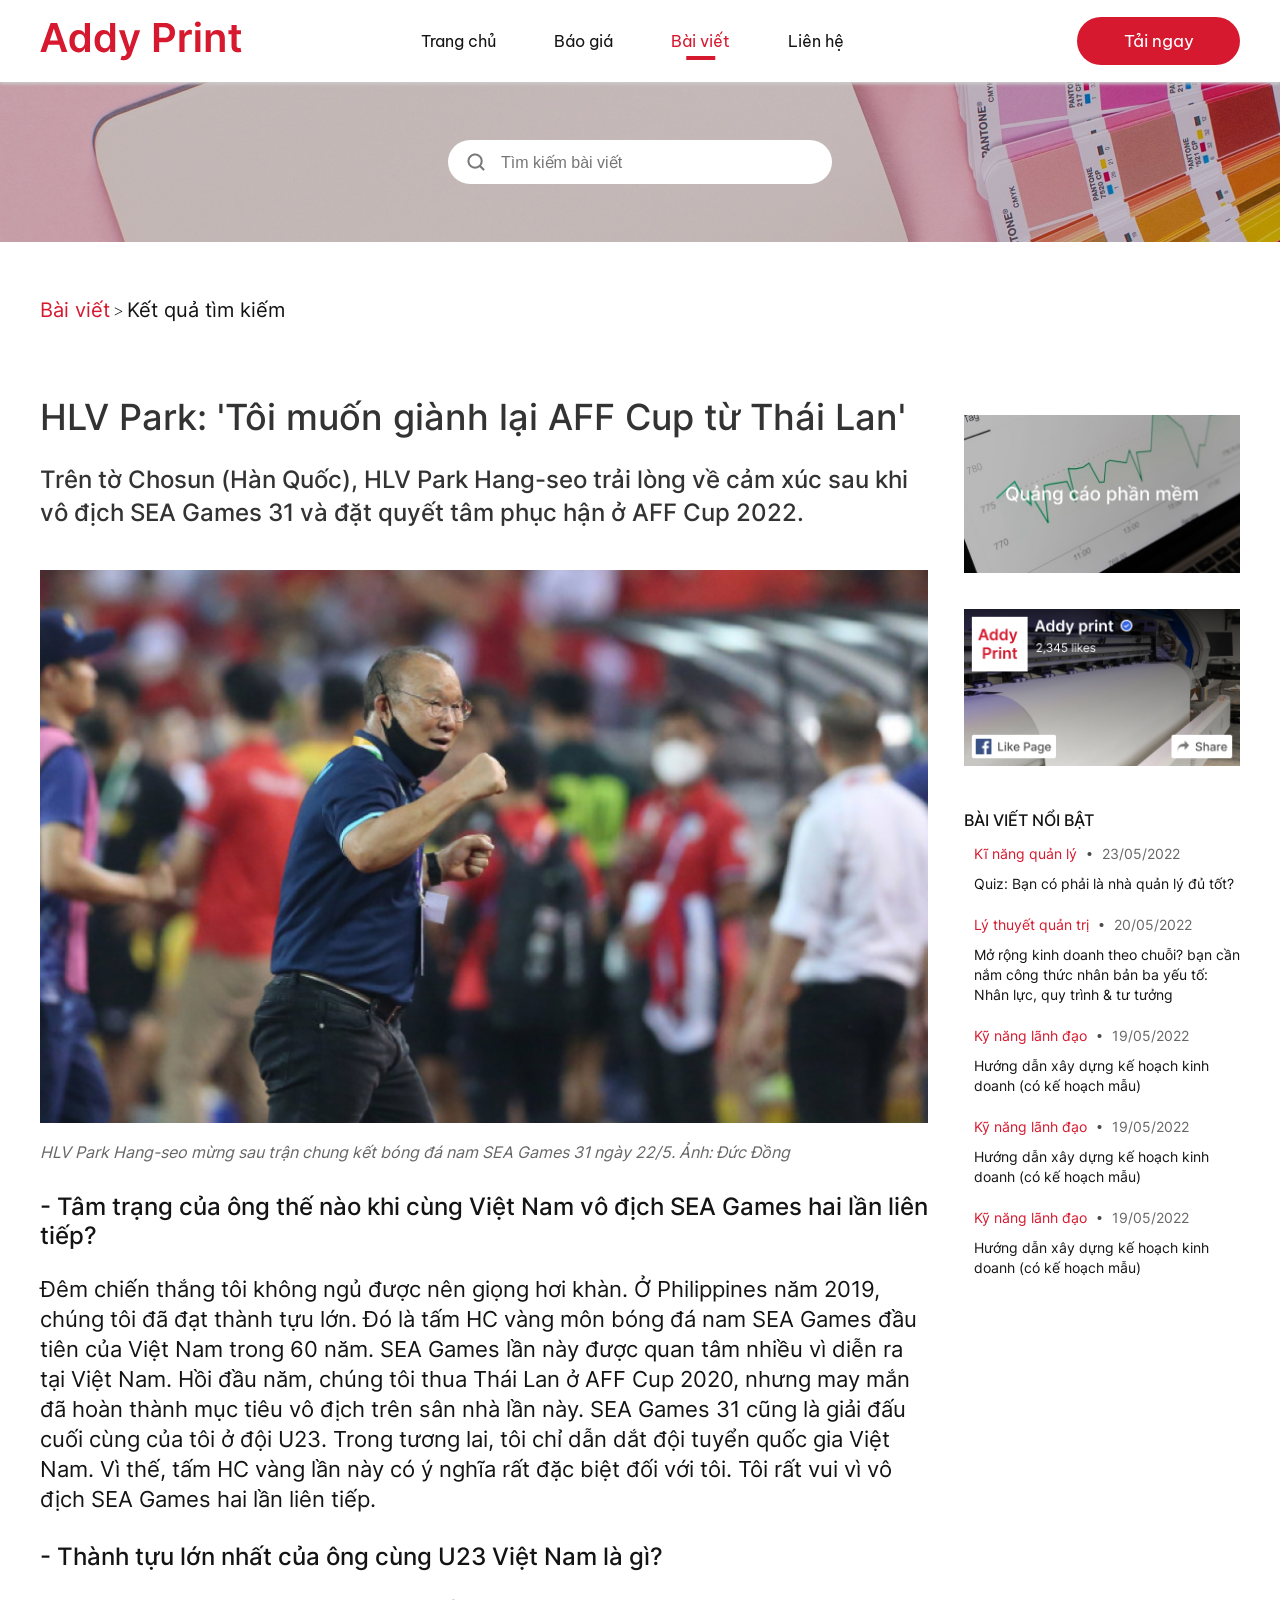
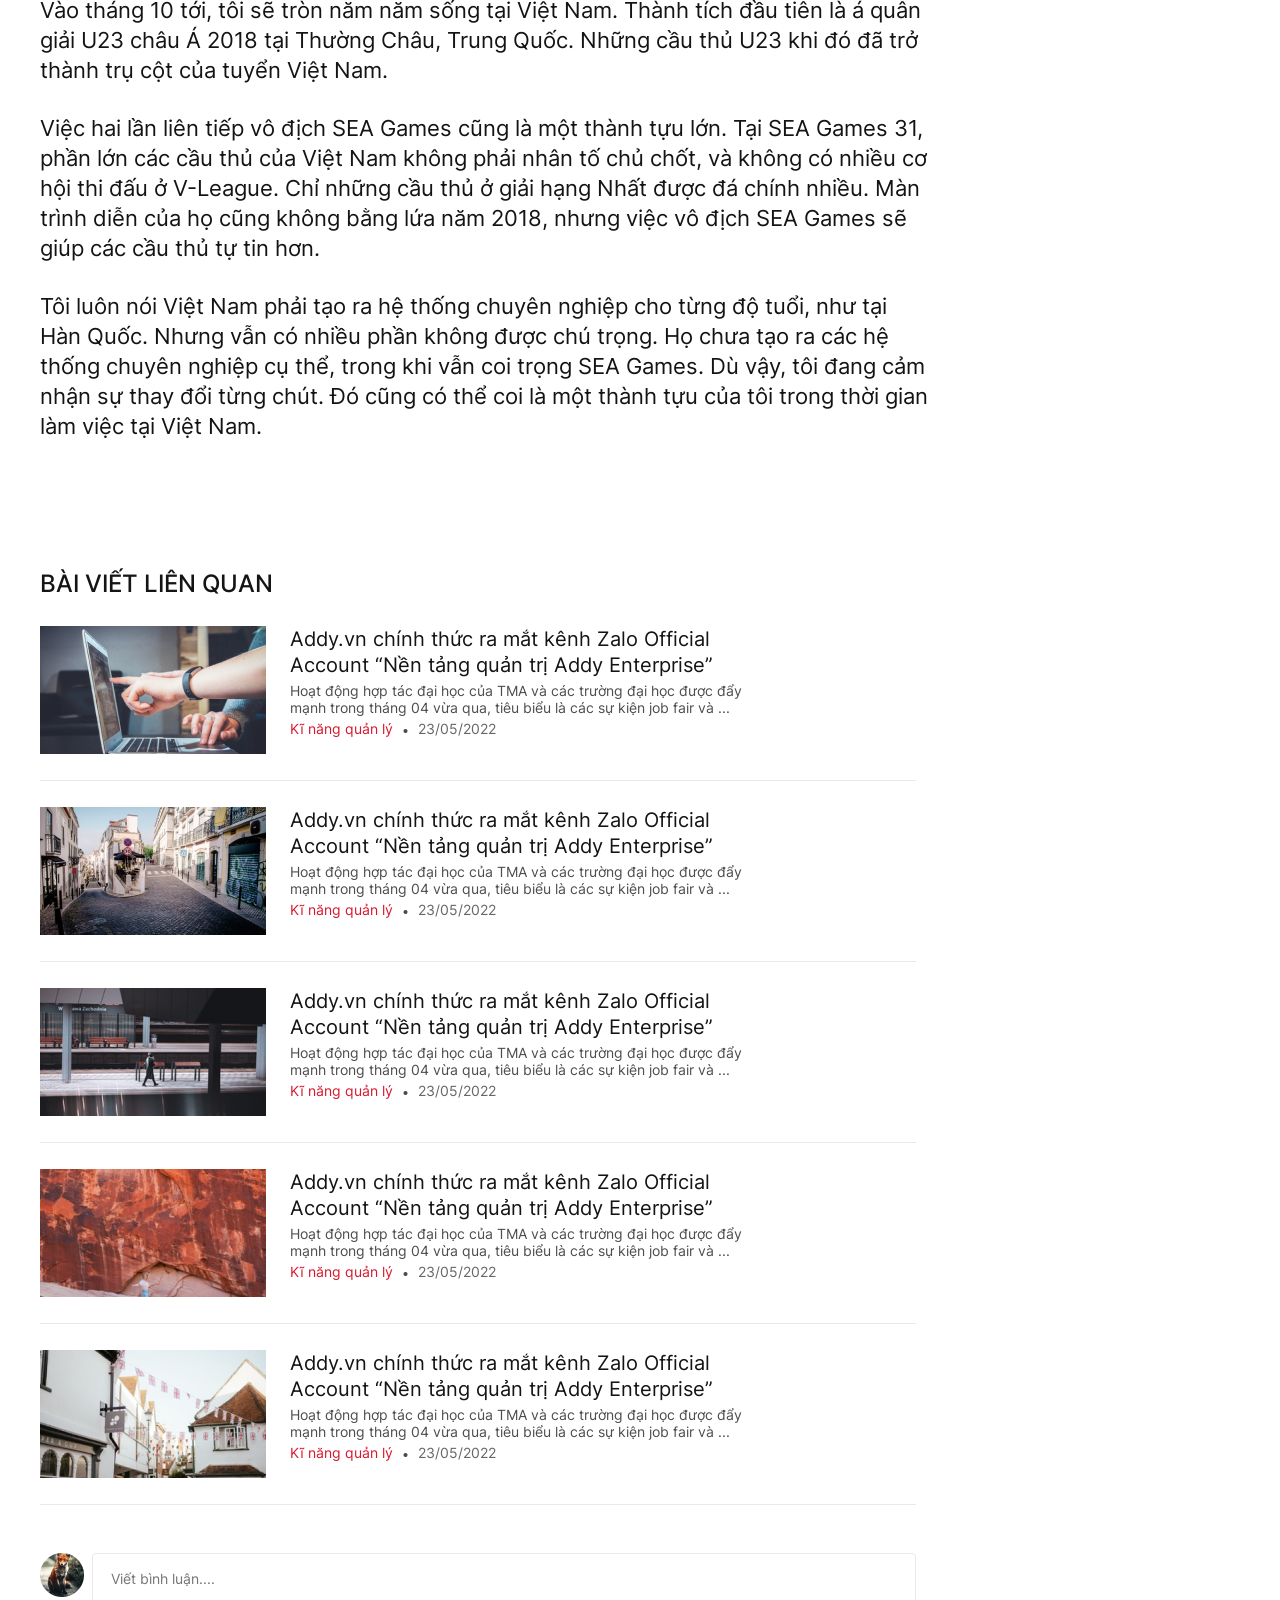
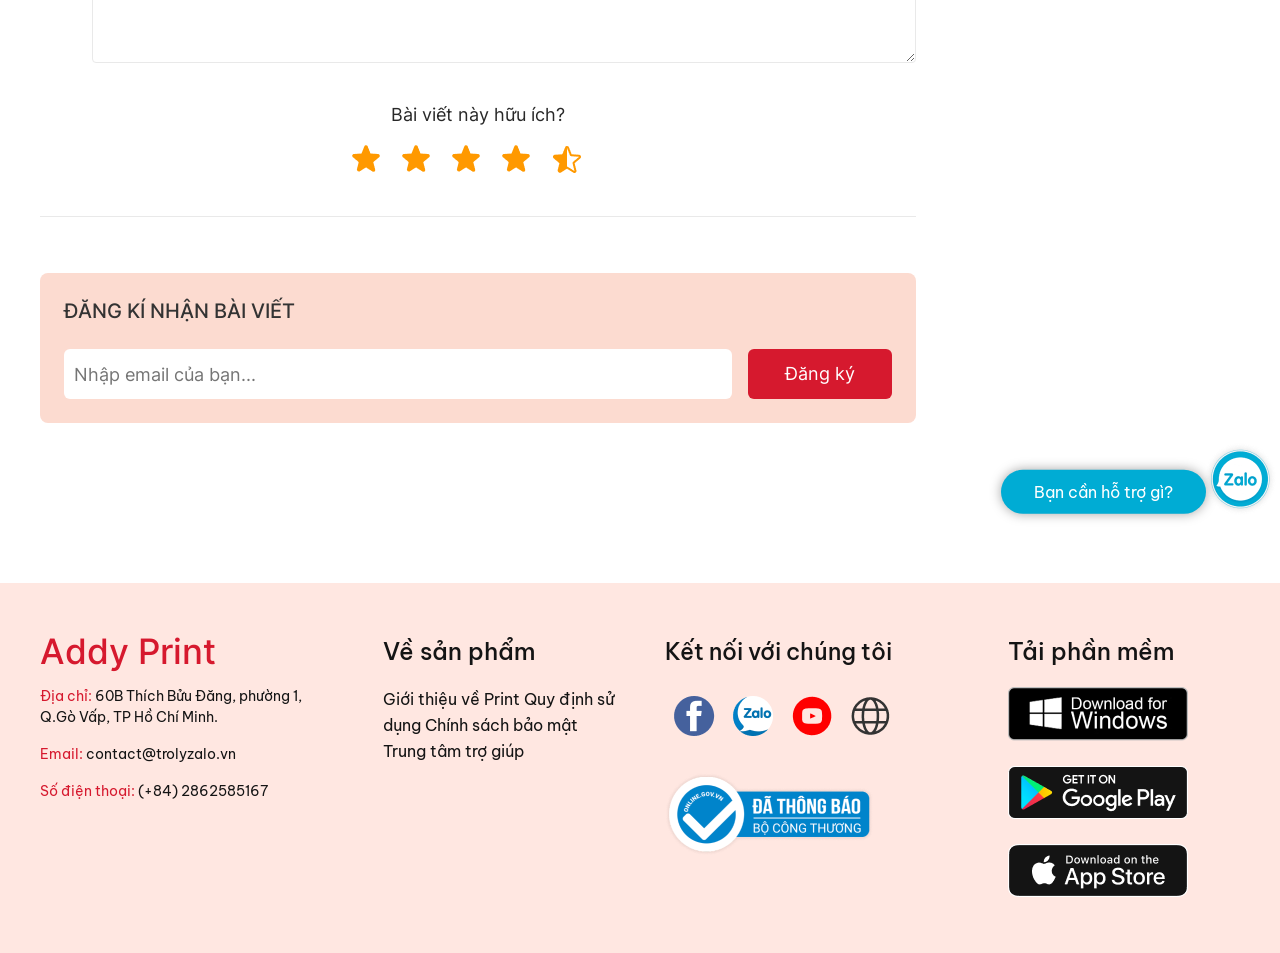
==== commit 09a988b4: "add" ====
--- a/blog-detail.html
+++ b/blog-detail.html
@@ -49,10 +49,10 @@
           </div>
           <div class="main__header-nav">
             <ul>
-              <li><a class="active" href="./index.html">Trang chủ</a></li>
-              <li><p href="#price">Báo giá</p></li>
-              <li><a href="./blog.html">Bài viết</a></li>
-              <li><p href="#contact">Liên hệ</p></li>
+              <li><a href="./index.html">Trang chủ</a></li>
+              <li><a href="./index.html">Báo giá</a></li>
+              <li><a class="active" href="./blog.html">Bài viết</a></li>
+              <li><a href="./index.html">Liên hệ</a></li>
             </ul>
           </div>
           <div class="main__header-nav-mobile">
@@ -62,9 +62,9 @@
             <div class="show__nav-menu">
               <ul>
                 <li><a href="./index.html">Trang chủ</a></li>
-                <li><a href="">Báo giá</a></li>
+                <li><a href="./index.html">Báo giá</a></li>
                 <li><a href="./blog.html">Bài viết</a></li>
-                <li><a href="">Liên hệ</a></li>
+                <li><a href="./index.html">Liên hệ</a></li>
               </ul>
             </div>
           </div>
@@ -401,10 +401,12 @@
             </div>
             <div class="text__content">
               <p class="adress">
-                <span>Địa chỉ: </span>60B Thích Bửu Đăng, phường 1 Q.Gò Vấp, TP
+                <span>Địa chỉ: </span>60B Thích Bửu Đăng, phường 1, Q.Gò Vấp, TP
                 Hồ Chí Minh.
               </p>
-              <p class="email"><span>Email: </span>contact@trolyzalo.vn</p>
+              <p class="email">
+                <span>Email: </span><a href="#">contact@trolyzalo.vn</a>
+              </p>
               <p class="numberphone">
                 <span>Số điện thoại: </span>(+84) 2862585167
               </p>
@@ -415,10 +417,10 @@
               <h3>Về sản phẩm</h3>
             </div>
             <div class="text__content">
-              <p>Giới thiệu về PrinM</p>
-              <p>Quy định sử dụng</p>
-              <p>Chính sách bảo mật</p>
-              <p>Trung tâm trợ giúp</p>
+              <a href="#">Giới thiệu về Print</a>
+              <a href="#">Quy định sử dụng</a>
+              <a href="#">Chính sách bảo mật</a>
+              <a href="#">Trung tâm trợ giúp</a>
             </div>
           </div>
           <div class="wrapper__gird-item --nthchild3">
@@ -426,10 +428,10 @@
               <h3>Kết nối với chúng tôi</h3>
             </div>
             <div class="icon__content">
-              <i><img src="./img/icon-fb.png" alt="" /></i>
-              <i><img src="./img/icon-zalo.png" alt="" /></i>
-              <i><img src="./img/icon-ytb.png" alt="" /></i>
-              <i><img src="./img/icon_browser.png" alt="" /></i>
+              <a href="#"><img src="./img/icon-fb.png" alt="" /></a>
+              <a href="#"><img src="./img/icon-zalo.png" alt="" /></a>
+              <a href="#"><img src="./img/icon-ytb.png" alt="" /></a>
+              <a href="#"><img src="./img/icon_browser.png" alt="" /></a>
             </div>
             <img src="./img/logo-thong-bao.png" alt="" />
           </div>
@@ -439,13 +441,28 @@
             </div>
             <div class="btn__download">
               <div class="btn__download-chplay btn">
-                <img src="./img/windown-footer.png" alt="" />
+                <a href="#">
+                  <img
+                    src="./img/windown-footer.png"
+                    alt="down load for windowns"
+                  />
+                </a>
               </div>
               <div class="btn__download-chplay btn">
-                <img src="./img/chplay-footer.png" alt="" />
+                <a href="#">
+                  <img
+                    src="./img/chplay-footer.png"
+                    alt="down load for chplay"
+                  />
+                </a>
               </div>
               <div class="btn__download-appstore btn">
-                <img src="./img/appstore-footer.png" alt="" />
+                <a href="#">
+                  <img
+                    src="./img/appstore-footer.png"
+                    alt="down load for appstore"
+                  />
+                </a>
               </div>
             </div>
           </div>
@@ -457,6 +474,6 @@
     </footer>
 
     <script type="text/javascript" src="dest/jsmain.min.js"></script>
-    <script type="text/javascript" src="dest/main.js"></script>
+    <script type="text/javascript" src="dest/blogdetail.js"></script>
   </body>
 </html>
--- a/dest/style.min.css
+++ b/dest/style.min.css
@@ -1,2 +1,2 @@
-html,body,div,span,applet,object,iframe,h1,h2,h3,h4,h5,h6,p,blockquote,pre,a,abbr,acronym,address,big,cite,code,del,dfn,em,img,ins,kbd,q,s,samp,small,strike,strong,sub,sup,tt,var,b,u,i,center,dl,dt,dd,ol,ul,li,fieldset,form,label,legend,table,caption,tbody,tfoot,thead,tr,th,td,article,aside,canvas,details,embed,figure,figcaption,footer,header,hgroup,menu,nav,output,ruby,section,summary,time,mark,audio,video{margin:0;padding:0;border:0;font-size:100%;font:inherit;vertical-align:baseline}article,aside,details,figcaption,figure,footer,header,hgroup,menu,nav,section{display:block}body{line-height:1}ol,ul{list-style:none}blockquote,q{quotes:none}blockquote:before,blockquote:after,q:before,q:after{content:"";content:none}table{border-collapse:collapse;border-spacing:0}*::before,*::after{box-sizing:inherit}/*! normalize.css v8.0.1 | MIT License | github.com/necolas/normalize.css */html{line-height:1.15;-webkit-text-size-adjust:100%}hr{box-sizing:content-box;height:0;overflow:visible}pre{font-family:monospace, monospace;font-size:1em}a{background-color:transparent}abbr[title]{border-bottom:none;text-decoration:underline;text-decoration:underline dotted}b,strong{font-weight:bolder}code,kbd,samp{font-family:monospace, monospace;font-size:1em}small{font-size:80%}sub,sup{font-size:75%;line-height:0;position:relative;vertical-align:baseline}sub{bottom:-0.25em}sup{top:-0.5em}img{border-style:none}button,input,optgroup,select,textarea{font-family:inherit;font-size:100%;line-height:1.15;margin:0}button,input{overflow:visible}button,select{text-transform:none}button,[type="button"],[type="reset"],[type="submit"]{-webkit-appearance:button}button::-moz-focus-inner,[type="button"]::-moz-focus-inner,[type="reset"]::-moz-focus-inner,[type="submit"]::-moz-focus-inner{border-style:none;padding:0}button:-moz-focusring,[type="button"]:-moz-focusring,[type="reset"]:-moz-focusring,[type="submit"]:-moz-focusring{outline:1px dotted ButtonText}fieldset{padding:0.35em 0.75em 0.625em}legend{box-sizing:border-box;color:inherit;display:table;max-width:100%;padding:0;white-space:normal}progress{vertical-align:baseline}textarea{overflow:auto}[type="checkbox"],[type="radio"]{box-sizing:border-box;padding:0}[type="number"]::-webkit-inner-spin-button,[type="number"]::-webkit-outer-spin-button{height:auto}[type="search"]{-webkit-appearance:textfield;outline-offset:-2px}[type="search"]::-webkit-search-decoration{-webkit-appearance:none}::-webkit-file-upload-button{-webkit-appearance:button;font:inherit}details{display:block}summary{display:list-item}template{display:none}[hidden]{display:none}:root{--h1-fs: 7.2rem;--h1-lh: 8rem;--h2-fs: 5.2rem;--h2-lh: 6rem;--h3-fs: 3.2rem;--h3-lh: 4.2rem;--h4-fs: 2.4rem;--h4-lh: 3.2rem;--h5-fs: 2rem;--h5-lh: 3rem;--body16-fs: 1.6rem;--body16-lh: 2.6rem;--body14-fs: 1.4rem;--body14-lh: 2.2rem;--gap: 30px;--height-header: 82px;--height-button: 56px;--ptop: 150px;--pd-section: 120px}@media (max-width: 767px){:root{--h1-fs: 3.6rem;--h1-lh: 4.2rem;--h2-fs: 2.8rem;--h2-lh: 3.8rem;--h3-fs: 2.2rem;--h3-lh: 3rem;--h4-fs: 2rem;--h4-lh: 3.2rem;--gap: 20px;--height-header: 70px;--pd-section: 50px;--ptop: 120px}}@-ms-viewport{width:device-width}*{-webkit-font-smoothing:antialiased;-moz-osx-font-smoothing:grayscale;-webkit-font-smoothing:antialiased;-moz-osx-font-smoothing:grayscale;text-rendering:optimizeLegibility;box-sizing:border-box}html{font-size:62.5%}body{width:100%;max-width:100%;margin:auto;font-size:var(--body16-fs);font-family:ir;line-height:var(--body16-lh);color:#141414;text-transform:none;background:#fff;position:relative}body .container-fluid{width:100%;padding-right:var(--gap);padding-left:var(--gap);margin-right:auto;margin-left:auto}@media screen and (max-width: 767px){body .container-fluid{padding-right:calc(var(--gap) / 2);padding-left:calc(var(--gap) / 2)}}body .container{max-width:1230px;width:100%;padding-right:calc(var(--gap) / 2);padding-left:calc(var(--gap) / 2);margin-right:auto;margin-left:auto}@media (min-width: 576px){body .container{max-width:540px}}@media (min-width: 768px){body .container{max-width:720px}}@media (min-width: 992px){body .container{max-width:960px}}@media (min-width: 1200px){body .container{max-width:1230px}}body .mainwrapper{width:100%;margin:auto;opacity:1;pointer-events:auto}img{max-width:100%;height:auto;-webkit-user-select:none;-khtml-user-select:none;-moz-user-select:none;-o-user-select:none;user-select:none}img.--center{margin:0 auto;display:block}a{text-decoration:none}.--white-cl{color:#fff}.--black-cl{color:#141414}.--blue-cl{color:#00afab}article h1,article h2,article h3,article h4,article h5,article h6{display:block}article h1{font-size:var(--h1-fs);line-height:var(--h1-lh);margin:0 0 0.67rem 0}article h2{font-size:var(--h2-fs);line-height:var(--h2-lh);margin:0 0 0.75rem 0}article h3{font-size:var(--h3-fs);line-height:var(--h3-lh);margin:0 0 0.83rem 0}article h4{font-size:var(--h4-fs);line-height:var(--h4-lh);margin:0 0 1.12rem 0}article h5{font-size:var(--h5-fs);line-height:var(--h5-lh);margin:0 0 1.5rem 0}article h6{font-size:0.67rem;margin:0 0 1.67rem 0}article p{margin:0 0 1.12rem 0}article ol,article ul{list-style:initial;padding-left:18px}article img{display:inline-block;height:auto;overflow:hidden;border-radius:10px;margin:25px auto}article .video{width:100%;height:0;padding-bottom:56.25%;position:relative;margin:25px auto}article .video iframe,article .video video{position:absolute;width:100%;height:100%;top:0;left:0}@media screen and (max-width: 767px){article img{margin:20px auto}}.heading{font-family:ib}.heading.--h1{font-size:var(--h1-fs);line-height:var(--h1-lh)}.heading.--h2{font-size:var(--h2-fs);line-height:var(--h2-lh)}.icon__zalo-fixed{margin-top:-143px;position:absolute;right:0}.icon__zalo-fixed i{display:block}.icon__zalo-fixed .text{width:205px;height:44px;background-color:#00acd4;border-radius:32px;position:absolute;right:74px;top:50%;transform:translateY(-30%);-webkit-box-shadow:0px 0px 12px 0px #0000005c;box-shadow:0px 0px 12px 0px #0000005c;display:flex}.icon__zalo-fixed .text p{color:#ffffff;margin:auto;font-family:"beRegular400"}.search{height:160px;overflow:hidden;margin-top:var(--height-header);position:relative}.search>img{float:right;height:100%;width:100%;object-fit:cover}.search .search__input{position:absolute;top:50%;left:50%;transform:translate(-50%, -50%);width:384px;height:44px;border-radius:32px;display:flex;background-color:#ffffff}.search .search__input i{display:flex;padding-left:18px}.search .search__input i img{margin:auto}.search .search__input input{padding-left:15px;border:none;outline:none;width:80%;font-family:Arial, "InterRegular400";font-size:16px;line-height:19px}.featured__posts{margin-top:37px}.featured__posts h2{font-family:"InterMedium500";font-size:16px;line-height:19px;color:#141414;text-transform:uppercase;margin-bottom:15px}.featured__posts .featured__posts-detail{padding-left:10px}.featured__posts .featured__posts-detail .title__post{display:flex;margin-bottom:12px}.featured__posts .featured__posts-detail .title__post>p{font-family:"InterRegular400";font-size:14px;line-height:17px;color:#d6192e}.featured__posts .featured__posts-detail .title__post i{display:flex;margin:0 10px}.featured__posts .featured__posts-detail .title__post i img{margin:auto}.featured__posts .featured__posts-detail .title__post span{font-family:"InterRegular400";font-size:14px;line-height:17px;color:#666666}.featured__posts .featured__posts-detail .text{margin-bottom:22px}.featured__posts .featured__posts-detail .text p{font-family:"InterRegular400";font-size:14px;line-height:20px;color:#141414}.input__signup{margin-bottom:160px}.input__signup .container .input__signup-content{background-color:#fcdbd0;border-radius:8px;padding:24px}.input__signup .container .input__signup-content h2{font-family:"InterMedium500";font-size:20px;line-height:28px;color:#333333;margin-bottom:24px}.input__signup .container .input__signup-content .input{display:flex}.input__signup .container .input__signup-content .input .input-signup{border:none;outline:none;border-radius:6px;font-family:"InterRegular400";font-size:18px;line-height:22px;color:#848484;height:50px;flex:1;margin-right:16px;padding-left:10px}.input__signup .container .input__signup-content .input .btn-signup{background-color:#d6192e;width:144px;height:50px;border-radius:6px;border:none;outline:none;color:#ffffff;font-family:"InterRegular400";font-size:18px;line-height:22px;display:flex;justify-content:center}.flickity-viewport{overflow:initial}.col-1,.col-2,.col-3,.col-4,.col-5,.col-6,.col-7,.col-8,.col-9,.col-10,.col-11,.col-12,.col,.col-auto,.col-sm-1,.col-sm-2,.col-sm-3,.col-sm-4,.col-sm-5,.col-sm-6,.col-sm-7,.col-sm-8,.col-sm-9,.col-sm-10,.col-sm-11,.col-sm-12,.col-sm,.col-sm-auto,.col-md-1,.col-md-2,.col-md-3,.col-md-4,.col-md-5,.col-md-6,.col-md-7,.col-md-8,.col-md-9,.col-md-10,.col-md-11,.col-md-12,.col-md,.col-md-auto,.col-lg-1,.col-lg-2,.col-lg-3,.col-lg-4,.col-lg-5,.col-lg-6,.col-lg-7,.col-lg-8,.col-lg-9,.col-lg-10,.col-lg-11,.col-lg-12,.col-lg,.col-lg-auto,.col-xl-1,.col-xl-2,.col-xl-3,.col-xl-4,.col-xl-5,.col-xl-6,.col-xl-7,.col-xl-8,.col-xl-9,.col-xl-10,.col-xl-11,.col-xl-12,.col-xl,.col-xl-auto{position:relative;width:100%;min-height:1px;padding-right:15px;padding-left:15px}.row{display:-webkit-box;display:-ms-flexbox;display:flex;-ms-flex-wrap:wrap;flex-wrap:wrap;margin-right:-15px;margin-left:-15px}.col{-ms-flex-preferred-size:0;flex-basis:0;-webkit-box-flex:1;-ms-flex-positive:1;flex-grow:1;max-width:100%}.no-gutters{margin-right:0;margin-left:0}.no-gap>.col,.no-gap>[class*="col-"]{padding-right:0;padding-left:0}.col-auto{-webkit-box-flex:0;-ms-flex:0 0 auto;flex:0 0 auto;width:auto;max-width:none}.col-1{-webkit-box-flex:0;-ms-flex:0 0 8.333333%;flex:0 0 8.333333%;max-width:8.333333%}.col-2{-webkit-box-flex:0;-ms-flex:0 0 16.666667%;flex:0 0 16.666667%;max-width:16.666667%}.col-3{-webkit-box-flex:0;-ms-flex:0 0 25%;flex:0 0 25%;max-width:25%}.col-4{-webkit-box-flex:0;-ms-flex:0 0 33.333333%;flex:0 0 33.333333%;max-width:33.333333%}.col-5{-webkit-box-flex:0;-ms-flex:0 0 41.666667%;flex:0 0 41.666667%;max-width:41.666667%}.col-6{-webkit-box-flex:0;-ms-flex:0 0 50%;flex:0 0 50%;max-width:50%}.col-7{-webkit-box-flex:0;-ms-flex:0 0 58.333333%;flex:0 0 58.333333%;max-width:58.333333%}.col-8{-webkit-box-flex:0;-ms-flex:0 0 66.666667%;flex:0 0 66.666667%;max-width:66.666667%}.col-9{-webkit-box-flex:0;-ms-flex:0 0 75%;flex:0 0 75%;max-width:75%}.col-10{-webkit-box-flex:0;-ms-flex:0 0 83.333333%;flex:0 0 83.333333%;max-width:83.333333%}.col-11{-webkit-box-flex:0;-ms-flex:0 0 91.666667%;flex:0 0 91.666667%;max-width:91.666667%}.col-12{-webkit-box-flex:0;-ms-flex:0 0 100%;flex:0 0 100%;max-width:100%}.order-first{-webkit-box-ordinal-group:0;-ms-flex-order:-1;order:-1}.order-last{-webkit-box-ordinal-group:14;-ms-flex-order:13;order:13}.order-0{-webkit-box-ordinal-group:1;-ms-flex-order:0;order:0}.order-1{-webkit-box-ordinal-group:2;-ms-flex-order:1;order:1}.order-2{-webkit-box-ordinal-group:3;-ms-flex-order:2;order:2}.order-3{-webkit-box-ordinal-group:4;-ms-flex-order:3;order:3}.order-4{-webkit-box-ordinal-group:5;-ms-flex-order:4;order:4}.order-5{-webkit-box-ordinal-group:6;-ms-flex-order:5;order:5}.order-6{-webkit-box-ordinal-group:7;-ms-flex-order:6;order:6}.order-7{-webkit-box-ordinal-group:8;-ms-flex-order:7;order:7}.order-8{-webkit-box-ordinal-group:9;-ms-flex-order:8;order:8}.order-9{-webkit-box-ordinal-group:10;-ms-flex-order:9;order:9}.order-10{-webkit-box-ordinal-group:11;-ms-flex-order:10;order:10}.order-11{-webkit-box-ordinal-group:12;-ms-flex-order:11;order:11}.order-12{-webkit-box-ordinal-group:13;-ms-flex-order:12;order:12}.offset-1{margin-left:8.333333%}.offset-2{margin-left:16.666667%}.offset-3{margin-left:25%}.offset-4{margin-left:33.333333%}.offset-5{margin-left:41.666667%}.offset-6{margin-left:50%}.offset-7{margin-left:58.333333%}.offset-8{margin-left:66.666667%}.offset-9{margin-left:75%}.offset-10{margin-left:83.333333%}.offset-11{margin-left:91.666667%}@media (min-width: 576px){.col-sm{-ms-flex-preferred-size:0;flex-basis:0;-webkit-box-flex:1;-ms-flex-positive:1;flex-grow:1;max-width:100%}.col-sm-auto{-webkit-box-flex:0;-ms-flex:0 0 auto;flex:0 0 auto;width:auto;max-width:none}.col-sm-1{-webkit-box-flex:0;-ms-flex:0 0 8.333333%;flex:0 0 8.333333%;max-width:8.333333%}.col-sm-2{-webkit-box-flex:0;-ms-flex:0 0 16.666667%;flex:0 0 16.666667%;max-width:16.666667%}.col-sm-3{-webkit-box-flex:0;-ms-flex:0 0 25%;flex:0 0 25%;max-width:25%}.col-sm-4{-webkit-box-flex:0;-ms-flex:0 0 33.333333%;flex:0 0 33.333333%;max-width:33.333333%}.col-sm-5{-webkit-box-flex:0;-ms-flex:0 0 41.666667%;flex:0 0 41.666667%;max-width:41.666667%}.col-sm-6{-webkit-box-flex:0;-ms-flex:0 0 50%;flex:0 0 50%;max-width:50%}.col-sm-7{-webkit-box-flex:0;-ms-flex:0 0 58.333333%;flex:0 0 58.333333%;max-width:58.333333%}.col-sm-8{-webkit-box-flex:0;-ms-flex:0 0 66.666667%;flex:0 0 66.666667%;max-width:66.666667%}.col-sm-9{-webkit-box-flex:0;-ms-flex:0 0 75%;flex:0 0 75%;max-width:75%}.col-sm-10{-webkit-box-flex:0;-ms-flex:0 0 83.333333%;flex:0 0 83.333333%;max-width:83.333333%}.col-sm-11{-webkit-box-flex:0;-ms-flex:0 0 91.666667%;flex:0 0 91.666667%;max-width:91.666667%}.col-sm-12{-webkit-box-flex:0;-ms-flex:0 0 100%;flex:0 0 100%;max-width:100%}.order-sm-first{-webkit-box-ordinal-group:0;-ms-flex-order:-1;order:-1}.order-sm-last{-webkit-box-ordinal-group:14;-ms-flex-order:13;order:13}.order-sm-0{-webkit-box-ordinal-group:1;-ms-flex-order:0;order:0}.order-sm-1{-webkit-box-ordinal-group:2;-ms-flex-order:1;order:1}.order-sm-2{-webkit-box-ordinal-group:3;-ms-flex-order:2;order:2}.order-sm-3{-webkit-box-ordinal-group:4;-ms-flex-order:3;order:3}.order-sm-4{-webkit-box-ordinal-group:5;-ms-flex-order:4;order:4}.order-sm-5{-webkit-box-ordinal-group:6;-ms-flex-order:5;order:5}.order-sm-6{-webkit-box-ordinal-group:7;-ms-flex-order:6;order:6}.order-sm-7{-webkit-box-ordinal-group:8;-ms-flex-order:7;order:7}.order-sm-8{-webkit-box-ordinal-group:9;-ms-flex-order:8;order:8}.order-sm-9{-webkit-box-ordinal-group:10;-ms-flex-order:9;order:9}.order-sm-10{-webkit-box-ordinal-group:11;-ms-flex-order:10;order:10}.order-sm-11{-webkit-box-ordinal-group:12;-ms-flex-order:11;order:11}.order-sm-12{-webkit-box-ordinal-group:13;-ms-flex-order:12;order:12}.offset-sm-0{margin-left:0}.offset-sm-1{margin-left:8.333333%}.offset-sm-2{margin-left:16.666667%}.offset-sm-3{margin-left:25%}.offset-sm-4{margin-left:33.333333%}.offset-sm-5{margin-left:41.666667%}.offset-sm-6{margin-left:50%}.offset-sm-7{margin-left:58.333333%}.offset-sm-8{margin-left:66.666667%}.offset-sm-9{margin-left:75%}.offset-sm-10{margin-left:83.333333%}.offset-sm-11{margin-left:91.666667%}}@media (min-width: 768px){.col-md{-ms-flex-preferred-size:0;flex-basis:0;-webkit-box-flex:1;-ms-flex-positive:1;flex-grow:1;max-width:100%}.col-md-auto{-webkit-box-flex:0;-ms-flex:0 0 auto;flex:0 0 auto;width:auto;max-width:none}.col-md-1{-webkit-box-flex:0;-ms-flex:0 0 8.333333%;flex:0 0 8.333333%;max-width:8.333333%}.col-md-2{-webkit-box-flex:0;-ms-flex:0 0 16.666667%;flex:0 0 16.666667%;max-width:16.666667%}.col-md-3{-webkit-box-flex:0;-ms-flex:0 0 25%;flex:0 0 25%;max-width:25%}.col-md-4{-webkit-box-flex:0;-ms-flex:0 0 33.333333%;flex:0 0 33.333333%;max-width:33.333333%}.col-md-5{-webkit-box-flex:0;-ms-flex:0 0 41.666667%;flex:0 0 41.666667%;max-width:41.666667%}.col-md-6{-webkit-box-flex:0;-ms-flex:0 0 50%;flex:0 0 50%;max-width:50%}.col-md-7{-webkit-box-flex:0;-ms-flex:0 0 58.333333%;flex:0 0 58.333333%;max-width:58.333333%}.col-md-8{-webkit-box-flex:0;-ms-flex:0 0 66.666667%;flex:0 0 66.666667%;max-width:66.666667%}.col-md-9{-webkit-box-flex:0;-ms-flex:0 0 75%;flex:0 0 75%;max-width:75%}.col-md-10{-webkit-box-flex:0;-ms-flex:0 0 83.333333%;flex:0 0 83.333333%;max-width:83.333333%}.col-md-11{-webkit-box-flex:0;-ms-flex:0 0 91.666667%;flex:0 0 91.666667%;max-width:91.666667%}.col-md-12{-webkit-box-flex:0;-ms-flex:0 0 100%;flex:0 0 100%;max-width:100%}.order-md-first{-webkit-box-ordinal-group:0;-ms-flex-order:-1;order:-1}.order-md-last{-webkit-box-ordinal-group:14;-ms-flex-order:13;order:13}.order-md-0{-webkit-box-ordinal-group:1;-ms-flex-order:0;order:0}.order-md-1{-webkit-box-ordinal-group:2;-ms-flex-order:1;order:1}.order-md-2{-webkit-box-ordinal-group:3;-ms-flex-order:2;order:2}.order-md-3{-webkit-box-ordinal-group:4;-ms-flex-order:3;order:3}.order-md-4{-webkit-box-ordinal-group:5;-ms-flex-order:4;order:4}.order-md-5{-webkit-box-ordinal-group:6;-ms-flex-order:5;order:5}.order-md-6{-webkit-box-ordinal-group:7;-ms-flex-order:6;order:6}.order-md-7{-webkit-box-ordinal-group:8;-ms-flex-order:7;order:7}.order-md-8{-webkit-box-ordinal-group:9;-ms-flex-order:8;order:8}.order-md-9{-webkit-box-ordinal-group:10;-ms-flex-order:9;order:9}.order-md-10{-webkit-box-ordinal-group:11;-ms-flex-order:10;order:10}.order-md-11{-webkit-box-ordinal-group:12;-ms-flex-order:11;order:11}.order-md-12{-webkit-box-ordinal-group:13;-ms-flex-order:12;order:12}.offset-md-0{margin-left:0}.offset-md-1{margin-left:8.333333%}.offset-md-2{margin-left:16.666667%}.offset-md-3{margin-left:25%}.offset-md-4{margin-left:33.333333%}.offset-md-5{margin-left:41.666667%}.offset-md-6{margin-left:50%}.offset-md-7{margin-left:58.333333%}.offset-md-8{margin-left:66.666667%}.offset-md-9{margin-left:75%}.offset-md-10{margin-left:83.333333%}.offset-md-11{margin-left:91.666667%}}@media (min-width: 992px){.col-lg{-ms-flex-preferred-size:0;flex-basis:0;-webkit-box-flex:1;-ms-flex-positive:1;flex-grow:1;max-width:100%}.col-lg-auto{-webkit-box-flex:0;-ms-flex:0 0 auto;flex:0 0 auto;width:auto;max-width:none}.col-lg-1{-webkit-box-flex:0;-ms-flex:0 0 8.333333%;flex:0 0 8.333333%;max-width:8.333333%}.col-lg-2{-webkit-box-flex:0;-ms-flex:0 0 16.666667%;flex:0 0 16.666667%;max-width:16.666667%}.col-lg-3{-webkit-box-flex:0;-ms-flex:0 0 25%;flex:0 0 25%;max-width:25%}.col-lg-4{-webkit-box-flex:0;-ms-flex:0 0 33.333333%;flex:0 0 33.333333%;max-width:33.333333%}.col-lg-5{-webkit-box-flex:0;-ms-flex:0 0 41.666667%;flex:0 0 41.666667%;max-width:41.666667%}.col-lg-6{-webkit-box-flex:0;-ms-flex:0 0 50%;flex:0 0 50%;max-width:50%}.col-lg-7{-webkit-box-flex:0;-ms-flex:0 0 58.333333%;flex:0 0 58.333333%;max-width:58.333333%}.col-lg-8{-webkit-box-flex:0;-ms-flex:0 0 66.666667%;flex:0 0 66.666667%;max-width:66.666667%}.col-lg-9{-webkit-box-flex:0;-ms-flex:0 0 75%;flex:0 0 75%;max-width:75%}.col-lg-10{-webkit-box-flex:0;-ms-flex:0 0 83.333333%;flex:0 0 83.333333%;max-width:83.333333%}.col-lg-11{-webkit-box-flex:0;-ms-flex:0 0 91.666667%;flex:0 0 91.666667%;max-width:91.666667%}.col-lg-12{-webkit-box-flex:0;-ms-flex:0 0 100%;flex:0 0 100%;max-width:100%}.order-lg-first{-webkit-box-ordinal-group:0;-ms-flex-order:-1;order:-1}.order-lg-last{-webkit-box-ordinal-group:14;-ms-flex-order:13;order:13}.order-lg-0{-webkit-box-ordinal-group:1;-ms-flex-order:0;order:0}.order-lg-1{-webkit-box-ordinal-group:2;-ms-flex-order:1;order:1}.order-lg-2{-webkit-box-ordinal-group:3;-ms-flex-order:2;order:2}.order-lg-3{-webkit-box-ordinal-group:4;-ms-flex-order:3;order:3}.order-lg-4{-webkit-box-ordinal-group:5;-ms-flex-order:4;order:4}.order-lg-5{-webkit-box-ordinal-group:6;-ms-flex-order:5;order:5}.order-lg-6{-webkit-box-ordinal-group:7;-ms-flex-order:6;order:6}.order-lg-7{-webkit-box-ordinal-group:8;-ms-flex-order:7;order:7}.order-lg-8{-webkit-box-ordinal-group:9;-ms-flex-order:8;order:8}.order-lg-9{-webkit-box-ordinal-group:10;-ms-flex-order:9;order:9}.order-lg-10{-webkit-box-ordinal-group:11;-ms-flex-order:10;order:10}.order-lg-11{-webkit-box-ordinal-group:12;-ms-flex-order:11;order:11}.order-lg-12{-webkit-box-ordinal-group:13;-ms-flex-order:12;order:12}.offset-lg-0{margin-left:0}.offset-lg-1{margin-left:8.333333%}.offset-lg-2{margin-left:16.666667%}.offset-lg-3{margin-left:25%}.offset-lg-4{margin-left:33.333333%}.offset-lg-5{margin-left:41.666667%}.offset-lg-6{margin-left:50%}.offset-lg-7{margin-left:58.333333%}.offset-lg-8{margin-left:66.666667%}.offset-lg-9{margin-left:75%}.offset-lg-10{margin-left:83.333333%}.offset-lg-11{margin-left:91.666667%}}@media (min-width: 1200px){.col-xl{-ms-flex-preferred-size:0;flex-basis:0;-webkit-box-flex:1;-ms-flex-positive:1;flex-grow:1;max-width:100%}.col-xl-auto{-webkit-box-flex:0;-ms-flex:0 0 auto;flex:0 0 auto;width:auto;max-width:none}.col-xl-1{-webkit-box-flex:0;-ms-flex:0 0 8.333333%;flex:0 0 8.333333%;max-width:8.333333%}.col-xl-2{-webkit-box-flex:0;-ms-flex:0 0 16.666667%;flex:0 0 16.666667%;max-width:16.666667%}.col-xl-3{-webkit-box-flex:0;-ms-flex:0 0 25%;flex:0 0 25%;max-width:25%}.col-xl-4{-webkit-box-flex:0;-ms-flex:0 0 33.333333%;flex:0 0 33.333333%;max-width:33.333333%}.col-xl-5{-webkit-box-flex:0;-ms-flex:0 0 41.666667%;flex:0 0 41.666667%;max-width:41.666667%}.col-xl-6{-webkit-box-flex:0;-ms-flex:0 0 50%;flex:0 0 50%;max-width:50%}.col-xl-7{-webkit-box-flex:0;-ms-flex:0 0 58.333333%;flex:0 0 58.333333%;max-width:58.333333%}.col-xl-8{-webkit-box-flex:0;-ms-flex:0 0 66.666667%;flex:0 0 66.666667%;max-width:66.666667%}.col-xl-9{-webkit-box-flex:0;-ms-flex:0 0 75%;flex:0 0 75%;max-width:75%}.col-xl-10{-webkit-box-flex:0;-ms-flex:0 0 83.333333%;flex:0 0 83.333333%;max-width:83.333333%}.col-xl-11{-webkit-box-flex:0;-ms-flex:0 0 91.666667%;flex:0 0 91.666667%;max-width:91.666667%}.col-xl-12{-webkit-box-flex:0;-ms-flex:0 0 100%;flex:0 0 100%;max-width:100%}.order-xl-first{-webkit-box-ordinal-group:0;-ms-flex-order:-1;order:-1}.order-xl-last{-webkit-box-ordinal-group:14;-ms-flex-order:13;order:13}.order-xl-0{-webkit-box-ordinal-group:1;-ms-flex-order:0;order:0}.order-xl-1{-webkit-box-ordinal-group:2;-ms-flex-order:1;order:1}.order-xl-2{-webkit-box-ordinal-group:3;-ms-flex-order:2;order:2}.order-xl-3{-webkit-box-ordinal-group:4;-ms-flex-order:3;order:3}.order-xl-4{-webkit-box-ordinal-group:5;-ms-flex-order:4;order:4}.order-xl-5{-webkit-box-ordinal-group:6;-ms-flex-order:5;order:5}.order-xl-6{-webkit-box-ordinal-group:7;-ms-flex-order:6;order:6}.order-xl-7{-webkit-box-ordinal-group:8;-ms-flex-order:7;order:7}.order-xl-8{-webkit-box-ordinal-group:9;-ms-flex-order:8;order:8}.order-xl-9{-webkit-box-ordinal-group:10;-ms-flex-order:9;order:9}.order-xl-10{-webkit-box-ordinal-group:11;-ms-flex-order:10;order:10}.order-xl-11{-webkit-box-ordinal-group:12;-ms-flex-order:11;order:11}.order-xl-12{-webkit-box-ordinal-group:13;-ms-flex-order:12;order:12}.offset-xl-0{margin-left:0}.offset-xl-1{margin-left:8.333333%}.offset-xl-2{margin-left:16.666667%}.offset-xl-3{margin-left:25%}.offset-xl-4{margin-left:33.333333%}.offset-xl-5{margin-left:41.666667%}.offset-xl-6{margin-left:50%}.offset-xl-7{margin-left:58.333333%}.offset-xl-8{margin-left:66.666667%}.offset-xl-9{margin-left:75%}.offset-xl-10{margin-left:83.333333%}.offset-xl-11{margin-left:91.666667%}}.d-none{display:none !important}.d-inline{display:inline !important}.d-inline-block{display:inline-block !important}.d-block{display:block !important}.d-table{display:table !important}.d-table-row{display:table-row !important}.d-table-cell{display:table-cell !important}.d-flex{display:-webkit-box !important;display:-ms-flexbox !important;display:flex !important}.d-inline-flex{display:-webkit-inline-box !important;display:-ms-inline-flexbox !important;display:inline-flex !important}@media (min-width: 576px){.d-sm-none{display:none !important}.d-sm-inline{display:inline !important}.d-sm-inline-block{display:inline-block !important}.d-sm-block{display:block !important}.d-sm-table{display:table !important}.d-sm-table-row{display:table-row !important}.d-sm-table-cell{display:table-cell !important}.d-sm-flex{display:-webkit-box !important;display:-ms-flexbox !important;display:flex !important}.d-sm-inline-flex{display:-webkit-inline-box !important;display:-ms-inline-flexbox !important;display:inline-flex !important}}@media (min-width: 768px){.d-md-none{display:none !important}.d-md-inline{display:inline !important}.d-md-inline-block{display:inline-block !important}.d-md-block{display:block !important}.d-md-table{display:table !important}.d-md-table-row{display:table-row !important}.d-md-table-cell{display:table-cell !important}.d-md-flex{display:-webkit-box !important;display:-ms-flexbox !important;display:flex !important}.d-md-inline-flex{display:-webkit-inline-box !important;display:-ms-inline-flexbox !important;display:inline-flex !important}}@media (min-width: 992px){.d-lg-none{display:none !important}.d-lg-inline{display:inline !important}.d-lg-inline-block{display:inline-block !important}.d-lg-block{display:block !important}.d-lg-table{display:table !important}.d-lg-table-row{display:table-row !important}.d-lg-table-cell{display:table-cell !important}.d-lg-flex{display:-webkit-box !important;display:-ms-flexbox !important;display:flex !important}.d-lg-inline-flex{display:-webkit-inline-box !important;display:-ms-inline-flexbox !important;display:inline-flex !important}}@media (min-width: 1200px){.d-xl-none{display:none !important}.d-xl-inline{display:inline !important}.d-xl-inline-block{display:inline-block !important}.d-xl-block{display:block !important}.d-xl-table{display:table !important}.d-xl-table-row{display:table-row !important}.d-xl-table-cell{display:table-cell !important}.d-xl-flex{display:-webkit-box !important;display:-ms-flexbox !important;display:flex !important}.d-xl-inline-flex{display:-webkit-inline-box !important;display:-ms-inline-flexbox !important;display:inline-flex !important}}@media print{.d-print-none{display:none !important}.d-print-inline{display:inline !important}.d-print-inline-block{display:inline-block !important}.d-print-block{display:block !important}.d-print-table{display:table !important}.d-print-table-row{display:table-row !important}.d-print-table-cell{display:table-cell !important}.d-print-flex{display:-webkit-box !important;display:-ms-flexbox !important;display:flex !important}.d-print-inline-flex{display:-webkit-inline-box !important;display:-ms-inline-flexbox !important;display:inline-flex !important}}.flex-row{-webkit-box-orient:horizontal !important;-webkit-box-direction:normal !important;-ms-flex-direction:row !important;flex-direction:row !important}.flex-column{-webkit-box-orient:vertical !important;-webkit-box-direction:normal !important;-ms-flex-direction:column !important;flex-direction:column !important}.flex-row-reverse{-webkit-box-orient:horizontal !important;-webkit-box-direction:reverse !important;-ms-flex-direction:row-reverse !important;flex-direction:row-reverse !important}.flex-column-reverse{-webkit-box-orient:vertical !important;-webkit-box-direction:reverse !important;-ms-flex-direction:column-reverse !important;flex-direction:column-reverse !important}.flex-wrap{-ms-flex-wrap:wrap !important;flex-wrap:wrap !important}.flex-nowrap{-ms-flex-wrap:nowrap !important;flex-wrap:nowrap !important}.flex-wrap-reverse{-ms-flex-wrap:wrap-reverse !important;flex-wrap:wrap-reverse !important}.justify-content-start{-webkit-box-pack:start !important;-ms-flex-pack:start !important;justify-content:flex-start !important}.justify-content-end{-webkit-box-pack:end !important;-ms-flex-pack:end !important;justify-content:flex-end !important}.justify-content-center{-webkit-box-pack:center !important;-ms-flex-pack:center !important;justify-content:center !important}.justify-content-between{-webkit-box-pack:justify !important;-ms-flex-pack:justify !important;justify-content:space-between !important}.justify-content-around{-ms-flex-pack:distribute !important;justify-content:space-around !important}.align-items-start{-webkit-box-align:start !important;-ms-flex-align:start !important;align-items:flex-start !important}.align-items-end{-webkit-box-align:end !important;-ms-flex-align:end !important;align-items:flex-end !important}.align-items-center{-webkit-box-align:center !important;-ms-flex-align:center !important;align-items:center !important}.align-items-baseline{-webkit-box-align:baseline !important;-ms-flex-align:baseline !important;align-items:baseline !important}.align-items-stretch{-webkit-box-align:stretch !important;-ms-flex-align:stretch !important;align-items:stretch !important}.align-content-start{-ms-flex-line-pack:start !important;align-content:flex-start !important}.align-content-end{-ms-flex-line-pack:end !important;align-content:flex-end !important}.align-content-center{-ms-flex-line-pack:center !important;align-content:center !important}.align-content-between{-ms-flex-line-pack:justify !important;align-content:space-between !important}.align-content-around{-ms-flex-line-pack:distribute !important;align-content:space-around !important}.align-content-stretch{-ms-flex-line-pack:stretch !important;align-content:stretch !important}.align-self-auto{-ms-flex-item-align:auto !important;align-self:auto !important}.align-self-start{-ms-flex-item-align:start !important;align-self:flex-start !important}.align-self-end{-ms-flex-item-align:end !important;align-self:flex-end !important}.align-self-center{-ms-flex-item-align:center !important;align-self:center !important}.align-self-baseline{-ms-flex-item-align:baseline !important;align-self:baseline !important}.align-self-stretch{-ms-flex-item-align:stretch !important;align-self:stretch !important}@media (min-width: 576px){.flex-sm-row{-webkit-box-orient:horizontal !important;-webkit-box-direction:normal !important;-ms-flex-direction:row !important;flex-direction:row !important}.flex-sm-column{-webkit-box-orient:vertical !important;-webkit-box-direction:normal !important;-ms-flex-direction:column !important;flex-direction:column !important}.flex-sm-row-reverse{-webkit-box-orient:horizontal !important;-webkit-box-direction:reverse !important;-ms-flex-direction:row-reverse !important;flex-direction:row-reverse !important}.flex-sm-column-reverse{-webkit-box-orient:vertical !important;-webkit-box-direction:reverse !important;-ms-flex-direction:column-reverse !important;flex-direction:column-reverse !important}.flex-sm-wrap{-ms-flex-wrap:wrap !important;flex-wrap:wrap !important}.flex-sm-nowrap{-ms-flex-wrap:nowrap !important;flex-wrap:nowrap !important}.flex-sm-wrap-reverse{-ms-flex-wrap:wrap-reverse !important;flex-wrap:wrap-reverse !important}.justify-content-sm-start{-webkit-box-pack:start !important;-ms-flex-pack:start !important;justify-content:flex-start !important}.justify-content-sm-end{-webkit-box-pack:end !important;-ms-flex-pack:end !important;justify-content:flex-end !important}.justify-content-sm-center{-webkit-box-pack:center !important;-ms-flex-pack:center !important;justify-content:center !important}.justify-content-sm-between{-webkit-box-pack:justify !important;-ms-flex-pack:justify !important;justify-content:space-between !important}.justify-content-sm-around{-ms-flex-pack:distribute !important;justify-content:space-around !important}.align-items-sm-start{-webkit-box-align:start !important;-ms-flex-align:start !important;align-items:flex-start !important}.align-items-sm-end{-webkit-box-align:end !important;-ms-flex-align:end !important;align-items:flex-end !important}.align-items-sm-center{-webkit-box-align:center !important;-ms-flex-align:center !important;align-items:center !important}.align-items-sm-baseline{-webkit-box-align:baseline !important;-ms-flex-align:baseline !important;align-items:baseline !important}.align-items-sm-stretch{-webkit-box-align:stretch !important;-ms-flex-align:stretch !important;align-items:stretch !important}.align-content-sm-start{-ms-flex-line-pack:start !important;align-content:flex-start !important}.align-content-sm-end{-ms-flex-line-pack:end !important;align-content:flex-end !important}.align-content-sm-center{-ms-flex-line-pack:center !important;align-content:center !important}.align-content-sm-between{-ms-flex-line-pack:justify !important;align-content:space-between !important}.align-content-sm-around{-ms-flex-line-pack:distribute !important;align-content:space-around !important}.align-content-sm-stretch{-ms-flex-line-pack:stretch !important;align-content:stretch !important}.align-self-sm-auto{-ms-flex-item-align:auto !important;align-self:auto !important}.align-self-sm-start{-ms-flex-item-align:start !important;align-self:flex-start !important}.align-self-sm-end{-ms-flex-item-align:end !important;align-self:flex-end !important}.align-self-sm-center{-ms-flex-item-align:center !important;align-self:center !important}.align-self-sm-baseline{-ms-flex-item-align:baseline !important;align-self:baseline !important}.align-self-sm-stretch{-ms-flex-item-align:stretch !important;align-self:stretch !important}}@media (min-width: 768px){.flex-md-row{-webkit-box-orient:horizontal !important;-webkit-box-direction:normal !important;-ms-flex-direction:row !important;flex-direction:row !important}.flex-md-column{-webkit-box-orient:vertical !important;-webkit-box-direction:normal !important;-ms-flex-direction:column !important;flex-direction:column !important}.flex-md-row-reverse{-webkit-box-orient:horizontal !important;-webkit-box-direction:reverse !important;-ms-flex-direction:row-reverse !important;flex-direction:row-reverse !important}.flex-md-column-reverse{-webkit-box-orient:vertical !important;-webkit-box-direction:reverse !important;-ms-flex-direction:column-reverse !important;flex-direction:column-reverse !important}.flex-md-wrap{-ms-flex-wrap:wrap !important;flex-wrap:wrap !important}.flex-md-nowrap{-ms-flex-wrap:nowrap !important;flex-wrap:nowrap !important}.flex-md-wrap-reverse{-ms-flex-wrap:wrap-reverse !important;flex-wrap:wrap-reverse !important}.justify-content-md-start{-webkit-box-pack:start !important;-ms-flex-pack:start !important;justify-content:flex-start !important}.justify-content-md-end{-webkit-box-pack:end !important;-ms-flex-pack:end !important;justify-content:flex-end !important}.justify-content-md-center{-webkit-box-pack:center !important;-ms-flex-pack:center !important;justify-content:center !important}.justify-content-md-between{-webkit-box-pack:justify !important;-ms-flex-pack:justify !important;justify-content:space-between !important}.justify-content-md-around{-ms-flex-pack:distribute !important;justify-content:space-around !important}.align-items-md-start{-webkit-box-align:start !important;-ms-flex-align:start !important;align-items:flex-start !important}.align-items-md-end{-webkit-box-align:end !important;-ms-flex-align:end !important;align-items:flex-end !important}.align-items-md-center{-webkit-box-align:center !important;-ms-flex-align:center !important;align-items:center !important}.align-items-md-baseline{-webkit-box-align:baseline !important;-ms-flex-align:baseline !important;align-items:baseline !important}.align-items-md-stretch{-webkit-box-align:stretch !important;-ms-flex-align:stretch !important;align-items:stretch !important}.align-content-md-start{-ms-flex-line-pack:start !important;align-content:flex-start !important}.align-content-md-end{-ms-flex-line-pack:end !important;align-content:flex-end !important}.align-content-md-center{-ms-flex-line-pack:center !important;align-content:center !important}.align-content-md-between{-ms-flex-line-pack:justify !important;align-content:space-between !important}.align-content-md-around{-ms-flex-line-pack:distribute !important;align-content:space-around !important}.align-content-md-stretch{-ms-flex-line-pack:stretch !important;align-content:stretch !important}.align-self-md-auto{-ms-flex-item-align:auto !important;align-self:auto !important}.align-self-md-start{-ms-flex-item-align:start !important;align-self:flex-start !important}.align-self-md-end{-ms-flex-item-align:end !important;align-self:flex-end !important}.align-self-md-center{-ms-flex-item-align:center !important;align-self:center !important}.align-self-md-baseline{-ms-flex-item-align:baseline !important;align-self:baseline !important}.align-self-md-stretch{-ms-flex-item-align:stretch !important;align-self:stretch !important}}@media (min-width: 992px){.flex-lg-row{-webkit-box-orient:horizontal !important;-webkit-box-direction:normal !important;-ms-flex-direction:row !important;flex-direction:row !important}.flex-lg-column{-webkit-box-orient:vertical !important;-webkit-box-direction:normal !important;-ms-flex-direction:column !important;flex-direction:column !important}.flex-lg-row-reverse{-webkit-box-orient:horizontal !important;-webkit-box-direction:reverse !important;-ms-flex-direction:row-reverse !important;flex-direction:row-reverse !important}.flex-lg-column-reverse{-webkit-box-orient:vertical !important;-webkit-box-direction:reverse !important;-ms-flex-direction:column-reverse !important;flex-direction:column-reverse !important}.flex-lg-wrap{-ms-flex-wrap:wrap !important;flex-wrap:wrap !important}.flex-lg-nowrap{-ms-flex-wrap:nowrap !important;flex-wrap:nowrap !important}.flex-lg-wrap-reverse{-ms-flex-wrap:wrap-reverse !important;flex-wrap:wrap-reverse !important}.justify-content-lg-start{-webkit-box-pack:start !important;-ms-flex-pack:start !important;justify-content:flex-start !important}.justify-content-lg-end{-webkit-box-pack:end !important;-ms-flex-pack:end !important;justify-content:flex-end !important}.justify-content-lg-center{-webkit-box-pack:center !important;-ms-flex-pack:center !important;justify-content:center !important}.justify-content-lg-between{-webkit-box-pack:justify !important;-ms-flex-pack:justify !important;justify-content:space-between !important}.justify-content-lg-around{-ms-flex-pack:distribute !important;justify-content:space-around !important}.align-items-lg-start{-webkit-box-align:start !important;-ms-flex-align:start !important;align-items:flex-start !important}.align-items-lg-end{-webkit-box-align:end !important;-ms-flex-align:end !important;align-items:flex-end !important}.align-items-lg-center{-webkit-box-align:center !important;-ms-flex-align:center !important;align-items:center !important}.align-items-lg-baseline{-webkit-box-align:baseline !important;-ms-flex-align:baseline !important;align-items:baseline !important}.align-items-lg-stretch{-webkit-box-align:stretch !important;-ms-flex-align:stretch !important;align-items:stretch !important}.align-content-lg-start{-ms-flex-line-pack:start !important;align-content:flex-start !important}.align-content-lg-end{-ms-flex-line-pack:end !important;align-content:flex-end !important}.align-content-lg-center{-ms-flex-line-pack:center !important;align-content:center !important}.align-content-lg-between{-ms-flex-line-pack:justify !important;align-content:space-between !important}.align-content-lg-around{-ms-flex-line-pack:distribute !important;align-content:space-around !important}.align-content-lg-stretch{-ms-flex-line-pack:stretch !important;align-content:stretch !important}.align-self-lg-auto{-ms-flex-item-align:auto !important;align-self:auto !important}.align-self-lg-start{-ms-flex-item-align:start !important;align-self:flex-start !important}.align-self-lg-end{-ms-flex-item-align:end !important;align-self:flex-end !important}.align-self-lg-center{-ms-flex-item-align:center !important;align-self:center !important}.align-self-lg-baseline{-ms-flex-item-align:baseline !important;align-self:baseline !important}.align-self-lg-stretch{-ms-flex-item-align:stretch !important;align-self:stretch !important}}@media (min-width: 1200px){.flex-xl-row{-webkit-box-orient:horizontal !important;-webkit-box-direction:normal !important;-ms-flex-direction:row !important;flex-direction:row !important}.flex-xl-column{-webkit-box-orient:vertical !important;-webkit-box-direction:normal !important;-ms-flex-direction:column !important;flex-direction:column !important}.flex-xl-row-reverse{-webkit-box-orient:horizontal !important;-webkit-box-direction:reverse !important;-ms-flex-direction:row-reverse !important;flex-direction:row-reverse !important}.flex-xl-column-reverse{-webkit-box-orient:vertical !important;-webkit-box-direction:reverse !important;-ms-flex-direction:column-reverse !important;flex-direction:column-reverse !important}.flex-xl-wrap{-ms-flex-wrap:wrap !important;flex-wrap:wrap !important}.flex-xl-nowrap{-ms-flex-wrap:nowrap !important;flex-wrap:nowrap !important}.flex-xl-wrap-reverse{-ms-flex-wrap:wrap-reverse !important;flex-wrap:wrap-reverse !important}.justify-content-xl-start{-webkit-box-pack:start !important;-ms-flex-pack:start !important;justify-content:flex-start !important}.justify-content-xl-end{-webkit-box-pack:end !important;-ms-flex-pack:end !important;justify-content:flex-end !important}.justify-content-xl-center{-webkit-box-pack:center !important;-ms-flex-pack:center !important;justify-content:center !important}.justify-content-xl-between{-webkit-box-pack:justify !important;-ms-flex-pack:justify !important;justify-content:space-between !important}.justify-content-xl-around{-ms-flex-pack:distribute !important;justify-content:space-around !important}.align-items-xl-start{-webkit-box-align:start !important;-ms-flex-align:start !important;align-items:flex-start !important}.align-items-xl-end{-webkit-box-align:end !important;-ms-flex-align:end !important;align-items:flex-end !important}.align-items-xl-center{-webkit-box-align:center !important;-ms-flex-align:center !important;align-items:center !important}.align-items-xl-baseline{-webkit-box-align:baseline !important;-ms-flex-align:baseline !important;align-items:baseline !important}.align-items-xl-stretch{-webkit-box-align:stretch !important;-ms-flex-align:stretch !important;align-items:stretch !important}.align-content-xl-start{-ms-flex-line-pack:start !important;align-content:flex-start !important}.align-content-xl-end{-ms-flex-line-pack:end !important;align-content:flex-end !important}.align-content-xl-center{-ms-flex-line-pack:center !important;align-content:center !important}.align-content-xl-between{-ms-flex-line-pack:justify !important;align-content:space-between !important}.align-content-xl-around{-ms-flex-line-pack:distribute !important;align-content:space-around !important}.align-content-xl-stretch{-ms-flex-line-pack:stretch !important;align-content:stretch !important}.align-self-xl-auto{-ms-flex-item-align:auto !important;align-self:auto !important}.align-self-xl-start{-ms-flex-item-align:start !important;align-self:flex-start !important}.align-self-xl-end{-ms-flex-item-align:end !important;align-self:flex-end !important}.align-self-xl-center{-ms-flex-item-align:center !important;align-self:center !important}.align-self-xl-baseline{-ms-flex-item-align:baseline !important;align-self:baseline !important}.align-self-xl-stretch{-ms-flex-item-align:stretch !important;align-self:stretch !important}}header{position:fixed;top:0;width:100%;z-index:200;background-color:#ffffff;height:var(--height-header);-webkit-box-shadow:0px 2px 3px 0px #ccc;box-shadow:0px 2px 3px 0px #ccc}header .container{height:var(--height-header)}header .container .main__header{height:var(--height-header);display:flex;align-items:center}header .container .main__header .main__header-logo{display:flex}header .container .main__header .main__header-logo h1{display:none}header .container .main__header .main__header-nav{margin-left:150px;margin-right:auto}header .container .main__header .main__header-nav ul{display:flex}header .container .main__header .main__header-nav ul li{margin:0 29px;display:flex}header .container .main__header .main__header-nav ul li a{font-family:"beRegular400";font-size:16px;line-height:20px;color:#141414;padding:10px 0;position:relative}header .container .main__header .main__header-nav ul li a::after{content:"";height:4px;width:50%;background-color:#d6192e;position:absolute;left:50%;transform:translateX(-50%);display:none;margin-top:5px}header .container .main__header .main__header-nav ul li a.active{color:#d6192e}header .container .main__header .main__header-nav ul li a.active::after{display:block}header .container .main__header .main__header-nav ul li p{font-family:"beRegular400";font-size:16px;line-height:20px;color:#141414;padding:10px 0;position:relative;cursor:pointer;user-select:none}header .container .main__header .main__header-nav ul li p::after{content:"";height:4px;width:50%;background-color:#d6192e;position:absolute;left:50%;transform:translateX(-50%);display:none;margin-top:5px}header .container .main__header .main__header-nav ul li p.active{color:#d6192e}header .container .main__header .main__header-nav ul li p.active::after{display:block}header .container .main__header .main__header-nav-mobile{display:none}header .container .main__header .main__header-nav-mobile .icon__menu-mobile{cursor:pointer;padding:15px 0}header .container .main__header .main__header-nav-mobile .icon__menu-mobile.active span{visibility:hidden}header .container .main__header .main__header-nav-mobile .icon__menu-mobile.active::before{transform:rotate(45deg) translate(9px, 9px);transition:0.3s}header .container .main__header .main__header-nav-mobile .icon__menu-mobile.active::after{transform:rotate(-45deg) translate(8px, -8px);transition:0.3s}header .container .main__header .main__header-nav-mobile .icon__menu-mobile span{display:block;height:4px;width:50px;background-color:#d6192e}header .container .main__header .main__header-nav-mobile .icon__menu-mobile::before{content:"";display:block;height:4px;width:50px;background-color:#d6192e;margin-bottom:8px;transform:rotate(0deg) translate(0px, 0px);transition:0.3s}header .container .main__header .main__header-nav-mobile .icon__menu-mobile::after{content:"";display:block;height:4px;width:50px;background-color:#d6192e;margin-top:8px;transform:rotate(0deg) translate(0px, 0px);transition:0.3s}header .container .main__header .main__header-nav-mobile .show__nav-menu{position:fixed;top:70px;left:0;width:100vw;height:100vh;background-color:#000;opacity:0;transition:0.3s;pointer-events:none}header .container .main__header .main__header-nav-mobile .show__nav-menu.active{opacity:0.9;transition:0.3s;pointer-events:initial}header .container .main__header .main__header-nav-mobile .show__nav-menu ul{padding-top:100px;display:flex;flex-direction:column;align-items:center}header .container .main__header .main__header-nav-mobile .show__nav-menu ul li{min-width:100px}header .container .main__header .main__header-nav-mobile .show__nav-menu ul li a{font-family:"beRegular400";font-size:25px;line-height:70px;color:#ffffff;display:block;text-align:center}header .container .main__header .main__header-btn{width:163px;height:48px;border-radius:39px;background-color:#d6192e;display:grid}header .container .main__header .main__header-btn p{font-family:"beRegular400";font-size:17px;line-height:23px;color:#fff;margin:auto}@media screen and (max-width: 1200px){header .container .main__header .main__header-nav{margin-right:auto;margin-left:auto}}@media screen and (max-width: 993px){header .container .main__header{justify-content:space-between}header .container .main__header .main__header-btn{display:none}header .container .main__header .main__header-nav ul li{margin-right:0}header .container .main__header .main__header-nav{margin-right:0;margin-left:auto}}@media screen and (max-width: 767px){header .container .main__header .main__header-nav{display:none}header .container .main__header .main__header-nav-mobile{display:block}}footer{height:370px;background-color:#ffe7e1;display:flex}footer .--container__footer{margin:auto}footer .--container__footer .wrapper__gird{display:grid;grid-template-columns:repeat(4, 1fr);gap:50px;height:100%}footer .--container__footer .wrapper__gird .wrapper__gird-item .title{margin-bottom:15px}footer .--container__footer .wrapper__gird .wrapper__gird-item .title h2{font-family:"InterMedium500";font-size:35px;line-height:40px;color:#d6192e}footer .--container__footer .wrapper__gird .wrapper__gird-item .title h3{font-family:"beMedium500";font-size:24px;line-height:41px}footer .--container__footer .wrapper__gird .wrapper__gird-item .text__content p{font-family:"beRegular400";font-size:14px;line-height:21px;margin-bottom:16px}footer .--container__footer .wrapper__gird .wrapper__gird-item .text__content p span{color:#d6192e}footer .--container__footer .wrapper__gird .wrapper__gird-item .text__content p a{color:#141414}footer .--container__footer .wrapper__gird .wrapper__gird-item .text__content p a:hover{text-decoration:underline;color:blue}footer .--container__footer .wrapper__gird .--nthchild1 .title h3{margin-left:10px}footer .--container__footer .wrapper__gird .--nthchild2{padding-left:30px}footer .--container__footer .wrapper__gird .--nthchild2 .text__content a{font-family:"beRegular400";font-size:16px;line-height:21px;margin-bottom:16px;color:#141414}footer .--container__footer .wrapper__gird .--nthchild2 .text__content a:hover{text-decoration:underline;color:blue}footer .--container__footer .wrapper__gird .--nthchild3 .title h3{font-size:23px}footer .--container__footer .wrapper__gird .--nthchild3 .icon__content{display:flex}footer .--container__footer .wrapper__gird .--nthchild3 .icon__content a{margin:9px}footer .--container__footer .wrapper__gird .--nthchild3>img{margin-top:20px}footer .--container__footer .wrapper__gird .--nthchild4{padding-left:30px}footer .--container__footer .wrapper__gird .--nthchild4 .btn__download .btn a{display:block}footer .--container__footer .wrapper__gird .--nthchild4 .btn__download .btn__download-chplay{margin-bottom:17px}footer .--container__footer .wrapper__gird .--nthchild4 .btn__download .btn__download-appstore i{color:#f4f7ff}footer .--container__footer .backtotop{width:45px;height:45px;border-radius:50%;background-color:#d6192e;position:fixed;right:20px;bottom:50px;cursor:pointer;display:none;z-index:100}footer .--container__footer .backtotop:hover{background-color:#f4f7ff;-webkit-box-shadow:0px 0px 12px 0px #5e5d5d;box-shadow:0px 0px 12px 0px #5e5d5d}footer .--container__footer .backtotop:hover i{color:#d6192e}footer .--container__footer .backtotop i{margin:auto;color:#f4f7ff}@media screen and (max-width: 993px){footer{height:auto;padding:40px 0}footer .--container__footer .wrapper__gird{grid-template-columns:1fr;gap:30px;text-align:center}footer .--container__footer .wrapper__gird .--nthchild1 .title{justify-content:center}footer .--container__footer .wrapper__gird .--nthchild3 .icon__content{justify-content:center}footer .--container__footer .wrapper__gird .--nthchild3 .icon__content i{margin:0 12px}footer .--container__footer .wrapper__gird .--nthchild4{display:grid}footer .--container__footer .wrapper__gird .--nthchild4 .btn__download{margin:auto;display:flex;width:100%;justify-content:center}footer .--container__footer .wrapper__gird .--nthchild4 .btn__download .btn__download-chplay{margin-right:20px}footer .--container__footer .wrapper__gird .wrapper__gird-item .text__content p{font-size:20px}footer .--container__footer .wrapper__gird .--nthchild2{padding-left:0}}@media screen and (max-width: 767px){footer .--container__footer .wrapper__gird .wrapper__gird-item .text__content p{line-height:26px}footer .--container__footer .wrapper__gird .wrapper__gird-item .text__content p{font-size:16px}}.download{height:auto;overflow:hidden;position:relative}.download>img{float:right;height:auto;width:100%}.download .wrapper__text{position:absolute;top:55%;left:50%;transform:translate(-50%, -50%);text-align:center}.download .wrapper__text .download__title{font-family:"InterMedium500";font-weight:500;font-size:50px;line-height:60px;color:#fff;margin-bottom:32px}.download .wrapper__text .download__param{font-family:"InterRegular400";font-size:37px;line-height:45px;color:#fff;margin-bottom:32px}.download .wrapper__text .download__btn{display:flex}.download .wrapper__text .download__btn .btn{margin:0 10px}.download .wrapper__text .download__btn .btn a{display:block}.problems{margin-top:54px}.problems .container h2{font-family:"InterMedium500";font-size:44px;line-height:53px;color:#d6192e;text-align:center;position:relative;left:50%;transform:translateX(-50%);display:inline-block}.problems .container h2::after{content:"";display:block;height:5px;width:50%;background-color:#d6192e;position:absolute;left:50%;transform:translateX(-50%);margin-top:16px}.problems .container .problems__grid{margin-top:53px;display:grid;grid-template-columns:45% 53%;gap:2%}.problems .container .problems__grid .--left img{width:100%}.problems .container .problems__grid .--right .item{display:flex;margin-bottom:24px}.problems .container .problems__grid .--right .item .item__icon i{display:flex;width:72px;height:72px}.problems .container .problems__grid .--right .item .item__text{margin-left:24px}.problems .container .problems__grid .--right .item .item__text h3{font-family:"beMedium500";font-size:22px;line-height:32px;color:#141414;margin-bottom:8px}.problems .container .problems__grid .--right .item .item__text p{font-family:"beRegular400";font-size:16px;line-height:26px;color:#141414;max-width:524px}.profit{margin-top:100px}.profit .container h2{font-family:"InterMedium500";font-size:44px;line-height:53px;color:#d6192e;text-align:center;position:relative;left:50%;transform:translateX(-50%);display:inline-block}.profit .container h2::after{content:"";display:block;height:5px;width:50%;background-color:#d6192e;position:absolute;left:50%;transform:translateX(-50%);margin-top:16px}.profit .container .profit__content{display:flex;flex-wrap:wrap;justify-content:center;margin-top:53px}.profit .container .profit__content .profit__content-item{margin:5px 5px;width:285px;height:285px;border-radius:8px;-webkit-box-shadow:2px 2px 15px 3px #ccc;box-shadow:2px 2px 15px 3px #ccc;padding-right:18px;padding-left:18px;padding-top:18px}.profit .container .profit__content .profit__content-item i{display:block;margin-bottom:24px}.profit .container .profit__content .profit__content-item h3{font-family:"InterMedium500";font-size:20px;line-height:26px;color:#141414;margin-bottom:8px}.profit .container .profit__content .profit__content-item p{font-family:"roRegular400";font-size:14px;line-height:20px;color:#141414}.price{margin-top:100px}.price .container h2{font-family:"InterMedium500";font-size:44px;line-height:53px;color:#d6192e;text-align:center;position:relative;left:50%;transform:translateX(-50%);display:inline-block}.price .container h2::after{content:"";display:block;height:5px;width:50%;background-color:#d6192e;position:absolute;left:50%;transform:translateX(-50%);margin-top:16px}.price .container .price__content{margin-top:53px;-webkit-box-shadow:1px 1px 11px 0px #ccc;box-shadow:1px 1px 11px 0px #ccc;border-radius:10px;display:flex}.price .container .price__content .--first{width:308px;z-index:2}.price .container .price__content .--first .item{height:64px;width:308px;padding:8px 12px 8px 20px}.price .container .price__content .--first .item>p{font-family:"InterRegular400";font-size:16px;line-height:24px;color:#333333}.price .container .price__content .--first .--title{height:96px;display:grid}.price .container .price__content .--first .--title>p{font-family:"InterRegular400";font-size:17px;line-height:21px;margin:auto;color:#000000}.price .container .price__content .--first .--bottom{height:109px}.price .container .price__content .wrapper__item-slider{display:flex}.price .container .price__content .wrapper__item-slider .price__content-item{overflow:hidden;width:297px}.price .container .price__content .wrapper__item-slider .price__content-item:hover{border:2px solid #d6192e;border-radius:10px;transition:0.2s;z-index:10}.price .container .price__content .wrapper__item-slider .price__content-item:hover .--title h4{color:#d6192e}.price .container .price__content .wrapper__item-slider .price__content-item:hover .--title .favorite{opacity:1;transition:opacity 0.3s}.price .container .price__content .wrapper__item-slider .price__content-item:hover .--bottom .item-btn{background-color:#d6192e}.price .container .price__content .wrapper__item-slider .price__content-item:hover .--bottom .item-btn p{color:#ffffff}.price .container .price__content .wrapper__item-slider .price__content-item .--title{position:relative;height:96px;flex-direction:column;display:flex;justify-content:center;align-items:center}.price .container .price__content .wrapper__item-slider .price__content-item .--title .favorite{width:182px;height:40px;background-color:#d6192e;position:absolute;right:0;top:0;transform:rotate(45deg) translate(28%, -63%);display:flex;opacity:0;transition:opacity 0.3s}.price .container .price__content .wrapper__item-slider .price__content-item .--title .favorite>p{font-family:"beRegular400";font-size:16px;line-height:40px;color:#ffffff;margin:auto}.price .container .price__content .wrapper__item-slider .price__content-item .--title h4{font-family:"InterSemibold600";font-weight:600;font-size:16px;line-height:19px;color:#333333;margin-bottom:10px;transition:0.2s}.price .container .price__content .wrapper__item-slider .price__content-item .--title>p{font-family:"beRegular400";font-weight:400;font-size:16px;line-height:22px;color:#ccc}.price .container .price__content .wrapper__item-slider .price__content-item .--title>p span{font-family:"InterMedium500";font-weight:500;font-size:20px;line-height:24px;color:#333333}.price .container .price__content .wrapper__item-slider .price__content-item .--bg__pink{background-color:#fff5f5}.price .container .price__content .wrapper__item-slider .price__content-item .item{height:64px;display:flex}.price .container .price__content .wrapper__item-slider .price__content-item .item i{margin:auto;display:block}.price .container .price__content .wrapper__item-slider .price__content-item .--bottom{height:109px;display:grid}.price .container .price__content .wrapper__item-slider .price__content-item .--bottom .item-btn{width:249px;height:61px;border-radius:6px;background-color:#e9e9e9;display:grid;margin:auto;transition:0.2s}.price .container .price__content .wrapper__item-slider .price__content-item .--bottom .item-btn>p{margin:auto;font-family:"InterRegular400";font-size:16px;line-height:19px;color:#666666;transition:0.2s}.story{margin-top:100px}.story .container h2{font-family:"InterMedium500";font-size:44px;line-height:53px;color:#d6192e;text-align:center;position:relative;left:50%;transform:translateX(-50%);display:inline-block}.story .container h2::after{content:"";display:block;height:5px;width:50%;background-color:#d6192e;position:absolute;left:50%;transform:translateX(-50%);margin-top:16px}.story .container .story__content{margin-left:20px;margin-right:20px;margin-top:53px;display:grid;grid-template-columns:35% 65%;border-radius:6px}.story .container .story__content .story__content-img{height:auto;overflow:hidden}.story .container .story__content .story__content-img img{width:100%;float:right;height:auto}.story .container .story__content .story__content-text{-webkit-box-shadow:2px 0px 8px 2px #ccc;box-shadow:2px 0px 8px 2px #ccc;padding-left:70px;border-bottom-right-radius:6px;border-top-right-radius:6px;display:flex;flex-direction:column;justify-content:center}.story .container .story__content .story__content-text .param{font-family:"InterMedium500";font-weight:600;font-size:30px;line-height:39px;color:#141414;max-width:500px;margin-bottom:38px}.story .container .story__content .story__content-text .author{font-family:"InterMedium500";font-weight:600;font-size:20px;line-height:26px;color:#141414;margin-bottom:15px}.story .container .story__content .story__content-text .author-detail{font-family:"InterMedium500";font-weight:600;font-size:16px;line-height:26px;color:#777474}.feedback{margin-top:100px;margin-bottom:100px}.feedback .--container__feedback{position:relative}.feedback .--container__feedback h2{font-family:"InterMedium500";font-size:44px;line-height:53px;color:#d6192e;text-align:center;position:relative;left:50%;transform:translateX(-50%);display:inline-block}.feedback .--container__feedback h2::after{content:"";display:block;height:5px;width:50%;background-color:#d6192e;position:absolute;left:50%;transform:translateX(-50%);margin-top:16px}.feedback .--container__feedback .feedback__slider{margin-top:60px;height:433px;overflow:hidden}.feedback .--container__feedback .feedback__slider .feedback__slider-item{width:100%;display:grid;grid-template-columns:58% 38%;gap:4%}.feedback .--container__feedback .feedback__slider .feedback__slider-item .feedback__slider-text{padding-top:25px;padding-left:55px}.feedback .--container__feedback .feedback__slider .feedback__slider-item .feedback__slider-text .author .name{font-family:"InterBold700";font-size:22px;line-height:22px;color:#333333;margin-bottom:9px}.feedback .--container__feedback .feedback__slider .feedback__slider-item .feedback__slider-text .author .job{font-family:"InterMedium500";font-size:14px;line-height:14px;color:#83828a}.feedback .--container__feedback .feedback__slider .feedback__slider-item .feedback__slider-text .param{margin-top:40px}.feedback .--container__feedback .feedback__slider .feedback__slider-item .feedback__slider-text .param>p{font-family:"InterMedium500";font-style:italic;font-size:20px;line-height:36px;color:#666666;max-width:630px;margin-bottom:12px}.feedback .--container__feedback .feedback__slider .feedback__slider-item .feedback__slider-img{-webkit-box-shadow:-44px 32px 0px 2px #ffebeb;box-shadow:-44px 32px 0px 2px #ffebeb;border-radius:22px;height:auto;overflow:hidden}.feedback .--container__feedback .feedback__slider .feedback__slider-item .feedback__slider-img img{float:right;height:auto;width:100%}.feedback .--container__feedback .feedback__slider-btn{position:absolute;left:55px;bottom:2px;display:flex}.feedback .--container__feedback .feedback__slider-btn .btn{width:44px;height:44px;border-radius:26px;background-color:#ffffff;display:flex;-webkit-box-shadow:0px 0px 12px 2px #ccc;box-shadow:0px 0px 12px 2px #ccc;cursor:pointer}.feedback .--container__feedback .feedback__slider-btn .btn:hover i{color:#d6192e}.feedback .--container__feedback .feedback__slider-btn .btn i{margin:auto;color:#141414}.feedback .--container__feedback .feedback__slider-btn .btn__prev i{transform:rotate(180deg)}.feedback .--container__feedback .feedback__slider-btn .btn__next{margin-left:20px}.contact .container .contact__title{text-align:center;margin-bottom:44px}.contact .container .contact__title h2{font-family:"beRegular400";font-size:32px;line-height:28px;color:#141414}.contact .container .contact__btn{display:flex;justify-content:center}.contact .container .contact__btn .btn{width:420px;height:56px;border-radius:30px;display:flex;justify-content:center;align-items:center;margin:0 16px}.contact .container .contact__btn .btn i{display:flex}.contact .container .contact__btn .btn p{margin-left:8px}.contact .container .contact__btn .btn p span{margin-left:10px}.contact .container .contact__btn .hotline{background-color:#ffe48f}.contact .container .contact__btn .hotline p{font-family:"beRegular400";font-size:23px;line-height:26px;color:#d6192e}.contact .container .contact__btn .hotline p span{font-family:"beRegular400";font-size:23px;line-height:26px;color:#d6192e}.contact .container .contact__btn .email{background-color:#d6192e}.contact .container .contact__btn .email p{font-family:"beRegular400";font-size:23px;line-height:26px;color:#ffffff}.contact .container .contact__btn .email p span{font-family:"beRegular400";font-size:23px;line-height:26px;color:#ffffff}.contact .contact__form{margin-top:44px;background-color:#fff4f4}.contact .contact__form .container .contact__form-content{display:flex;justify-content:space-between;padding:86px 0}.contact .contact__form .container .contact__form-content .content__form{width:602px;height:493px;border-radius:8px;background-color:#ffffff;padding-left:32px;padding-right:32px;-webkit-box-shadow:2px 1px 9px 2px #ccc;box-shadow:2px 1px 9px 2px #ccc}.contact .contact__form .container .contact__form-content .content__form h2{font-family:"InterMedium500";font-size:24px;line-height:29px;color:#d6192e;padding-top:40px;text-align:center;margin-bottom:24px}.contact .contact__form .container .contact__form-content .content__form form input{height:54px;width:100%;margin-bottom:24px;padding-left:16px;font-family:"InterRegular400";font-size:17px;line-height:21px;color:#848484}.contact .contact__form .container .contact__form-content .content__form form .name{border:none;outline:1px solid #bdbdbd;border-radius:6px}.contact .contact__form .container .contact__form-content .content__form form .number-phone{border:none;outline:1px solid #bdbdbd;border-radius:6px}.contact .contact__form .container .contact__form-content .content__form form textarea{border:none;outline:1px solid #bdbdbd;border-radius:6px;width:100%;padding-left:16px;padding-top:16px;resize:none;font-family:"InterRegular400";font-size:17px;line-height:21px;color:#848484}.contact .contact__form .container .contact__form-content .content__form form .btn__submit{outline:none;border:none;width:209px;height:67px;border-radius:12px;background-color:#fcdbd0;display:flex;margin:24px auto 44px auto}.contact .contact__form .container .contact__form-content .content__form form .btn__submit p{font-family:"InterMedium500";font-size:22px;line-height:35px;color:#d6192e;margin:auto}.blog{margin-top:100px;margin-bottom:180px}.blog .--container__blog{position:relative}.blog .--container__blog h2{font-family:"InterMedium500";font-size:44px;line-height:53px;color:#d6192e;text-align:center;position:relative;left:50%;transform:translateX(-50%);display:inline-block}.blog .--container__blog h2::after{content:"";display:block;height:5px;width:50%;background-color:#d6192e;position:absolute;left:50%;transform:translateX(-50%);margin-top:16px}.blog .--container__blog .blog__slider{padding-left:20px;padding-right:20px;margin-top:60px;display:grid;grid-template-columns:1fr 1fr 1fr;gap:24px}.blog .--container__blog .blog__slider .blog__slider-item .img{position:relative;border-radius:8px;height:auto;overflow:hidden}.blog .--container__blog .blog__slider .blog__slider-item .img img{float:right;height:auto;width:100%}.blog .--container__blog .blog__slider .blog__slider-item .img .blog__description{align-items:center;height:75px;width:100%;background-color:rgba(118,5,5,0.2);position:absolute;bottom:0;padding-left:14px;padding-right:14px}.blog .--container__blog .blog__slider .blog__slider-item .img .blog__description .title{margin-top:14px;margin-bottom:10px}.blog .--container__blog .blog__slider .blog__slider-item .img .blog__description .title h4{font-family:"InterMedium500";font-size:16px;line-height:19px;color:#ffffff}.blog .--container__blog .blog__slider .blog__slider-item .img .blog__description .text{display:flex;justify-content:space-between}.blog .--container__blog .blog__slider .blog__slider-item .img .blog__description .text .day{display:flex}.blog .--container__blog .blog__slider .blog__slider-item .img .blog__description .text .day i{display:flex}.blog .--container__blog .blog__slider .blog__slider-item .img .blog__description .text .day p{font-family:"InterRegular400";font-size:14px;line-height:17px;color:#ffffff;margin-left:8px}.blog .--container__blog .blog__slider .blog__slider-item .img .blog__description .text .author{display:flex}.blog .--container__blog .blog__slider .blog__slider-item .img .blog__description .text .author i{display:flex;margin:0 5px}.blog .--container__blog .blog__slider .blog__slider-item .img .blog__description .text .author i img{margin:auto}.blog .--container__blog .blog__slider .blog__slider-item .img .blog__description .text .author p{color:#ffffff}.blog .--container__blog .blog__slider .blog__slider-item .title h3{font-family:"InterMedium500";font-size:18px;line-height:22px;color:#141414;margin-top:25px;margin-bottom:14px}.blog .--container__blog .blog__slider .blog__slider-item p{font-family:InterRegular400;font-size:14px;line-height:17px;color:#4d4d4d}.blog .--container__blog .blog__slider .blog__slider-item .btn__read-more{margin-top:14px;width:112px;height:36px;border:1px solid #d6192e;border-radius:6px;display:flex;justify-content:space-evenly}.blog .--container__blog .blog__slider .blog__slider-item .btn__read-more p{font-family:"InterRegular400";font-size:16px;line-height:36px;color:#d6192e}.blog .--container__blog .blog__slider .blog__slider-item .btn__read-more i{display:flex}.blog .--container__blog .blog__slider .blog__slider-item .btn__read-more i img{margin:auto}.blog .--container__blog .dot-page__slider{display:flex;justify-content:center;padding-top:48px}.blog .--container__blog .dot-page__slider ul{display:flex}.blog .--container__blog .dot-page__slider ul li{width:50px;height:8px;border-radius:11px;background-color:#e9e9e9;margin:0 5px}.blog .--container__blog .dot-page__slider ul li.active{background-color:#d6192e}.blog .--container__blog .btn__slider-blog .btn{width:44px;height:44px;border-radius:26px;background-color:#ffffff;display:flex;-webkit-box-shadow:0px 0px 12px 2px #ccc;box-shadow:0px 0px 12px 2px #ccc;cursor:pointer;display:flex}.blog .--container__blog .btn__slider-blog .btn:hover i{color:#d6192e}.blog .--container__blog .btn__slider-blog .btn i{margin:auto}.blog .--container__blog .btn__slider-blog .btn__prev{position:absolute;left:14px;top:36%}.blog .--container__blog .btn__slider-blog .btn__prev i{transform:rotate(180deg)}.blog .--container__blog .btn__slider-blog .btn__next{position:absolute;right:14px;top:36%}@media screen and (max-width: 1255px){.price .container .price__content{overflow-x:scroll;overflow-y:visible;z-index:2}.price .container .price__content .--first{background-color:#ffffff;border-top-left-radius:10px;border-bottom-left-radius:10px;position:absolute}.price .container .price__content .wrapper__item-slider{z-index:1;transform:translateX(309px)}}@media screen and (max-width: 1200px){.download .wrapper__text{width:750px}.problems .container .problems__grid{margin-top:70px}.problems .container .problems__grid{display:flex;flex-direction:column;align-items:center}.problems .container .problems__grid .--left img{width:auto}.feedback .container .feedback__slider .feedback__slider-item .feedback__slider-text .param>p{max-width:430px}.blog .--container__blog .btn__slider-blog .btn__prev{top:33%}.blog .--container__blog .btn__slider-blog .btn__next{top:33%}}@media screen and (max-width: 993px){.download .wrapper__text{width:700px}.download .wrapper__text .download__title{font-size:42px}.download .wrapper__text .download__param{font-size:29px;max-width:600px;display:flex;margin:0 auto 20px auto}.feedback .container h2{font-size:37px}.download .wrapper__text .download__btn .btn{margin:0 20px}.story .container .story__content{margin-left:0;margin-right:0}.story .container .story__content .story__content-text{padding-left:20px}.story .container .story__content .story__content-text .param{font-size:23px}.story .container .story__content .story__content-text .author{font-size:18px}.story .container .story__content .story__content-text .author-detail{font-size:15px}.feedback .container .feedback__slider .feedback__slider-item .feedback__slider-img{-webkit-box-shadow:-18px 15px 0px 2px #ffebeb;box-shadow:-18px 15px 0px 2px #ffebeb}.feedback .container .feedback__slider .feedback__slider-item .feedback__slider-text{padding-left:0}.feedback .container .feedback__slider .feedback__slider-item img{height:100% !important;object-fit:cover}.feedback .container .feedback__slider{padding-bottom:60px}.feedback .container .feedback__slider .feedback__slider-btn{left:0;bottom:-5px}.contact .container .contact__btn .hotline p{font-size:19px}.contact .container .contact__btn .hotline p span{font-size:18px}.contact .container .contact__btn .email p{font-size:19px}.contact .container .contact__btn .email p span{font-size:18px}.contact .contact__form .container .contact__form-content{flex-direction:column;padding:40px 0}.contact .contact__form .container .contact__form-content .content__img{display:flex}.contact .contact__form .container .contact__form-content .content__img img{margin:auto}.contact .contact__form .container .contact__form-content .content__form{width:100%;margin-top:20px}.blog .--container__blog .btn__slider-blog .btn__prev{top:30%}.blog .--container__blog .btn__slider-blog .btn__next{top:30%}.blog .--container__blog .blog__slider .blog__slider-item .title h3{font-size:16px}.blog .--container__blog .blog__slider .blog__slider-item p{font-size:13px;line-height:18px}.price .container .price__content{overflow-x:scroll;overflow-y:visible;z-index:2}.price .container .price__content .--first{background-color:#ffffff;border-top-left-radius:10px;border-bottom-left-radius:10px;position:absolute}.price .container .price__content .wrapper__item-slider{z-index:1;transform:translateX(309px)}.price .container .price__content .--first .item{width:100%}.feedback .--container__feedback .feedback__slider-btn{left:15px}}@media screen and (max-width: 900px){.download{height:400px}.download>img{height:100%;object-fit:cover}.download .wrapper__text .download__title{font-size:39px;line-height:40px}.download .wrapper__text .download__param{font-size:22px;max-width:550px;display:flex;margin:0 auto 25px auto}}@media screen and (max-width: 767px){.feedback .--container__feedback .feedback__slider{height:auto}.download .wrapper__text{width:500px}.download .wrapper__text .download__title{font-size:34px;line-height:40px}.download .wrapper__text .download__param{max-width:330px}.download .wrapper__text .download__btn .btn{margin:0 5px}.profit .container .profit__content .profit__content-item{width:100%;margin:10px 5px}.story .container .story__content{display:flex;flex-direction:column-reverse}.story .container .story__content .story__content-text{display:flex;flex-direction:column;justify-content:center}.story .container .story__content .story__content-text .param{font-size:28px;line-height:45px;margin-bottom:38px;margin-top:10px}.story .container .story__content .story__content-text .author{font-size:21px;margin-bottom:15px}.story .container .story__content .story__content-text .author-detail{font-size:16px;padding-bottom:10px}.feedback .container .feedback__slider .feedback__slider-item{grid-template-columns:1fr}.feedback .container .feedback__slider .feedback__slider-item .feedback__slider-img{box-shadow:none}.feedback .container .feedback__slider .feedback__slider-item .feedback__slider-img img{float:none;width:auto}.contact .container .contact__title h2{line-height:37px}.contact .container .contact__btn{flex-direction:column;align-items:center}.contact .container .contact__btn .email{margin-top:20px}.blog .--container__blog .blog__slider{grid-template-columns:1fr}.blog .--container__blog .btn__slider-blog{display:none}.price .container .price__content .--first{width:250px}.price .container .price__content .wrapper__item-slider{transform:translateX(256px)}.price .container .price__content .wrapper__item-slider .price__content-item{width:255px;margin:0 2px}.price .container .price__content .wrapper__item-slider .price__content-item .--bottom .item-btn{width:200px}.price .container .price__content .--first .item>p{font-size:14px}.story .container .story__content .story__content-text{border-radius:6px}.story .container .story__content .story__content-img{border-radius:6px}}@media screen and (max-width: 576px){header .container .main__header .main__header-logo svg{width:75%}.download .wrapper__text{width:390px}.download .wrapper__text .download__title{font-size:34px;line-height:50px;margin-bottom:0}.download .wrapper__text .download__param{max-width:330px;line-height:40px}.problems .container h2{font-size:37px}.profit .container h2{font-size:37px}.story .container h2{font-size:37px}.price .container h2{font-size:37px}.story .container .story__content .story__content-text .param{padding-right:10px;font-size:25px}.contact .container .contact__btn .btn{width:390px}.contact .container .contact__title h2{font-size:30px}.profit{margin-top:50px}.price{margin-top:50px}.story{margin-top:60px}.feedback{margin-top:50px;margin-bottom:50px}.blog{margin-top:50px}}@media screen and (max-width: 464px){.price .container .price__content .--first{width:225px}.price .container .price__content .wrapper__item-slider{transform:translateX(228px)}.price .container .price__content .wrapper__item-slider .price__content-item{width:196px}.price .container .price__content .wrapper__item-slider .price__content-item .--bottom .item-btn{width:160px}}@media screen and (max-width: 440px){.download .wrapper__text{width:327px}.download .wrapper__text .download__title{font-size:30px;line-height:44px;margin-bottom:10px}.download .wrapper__text .download__param{max-width:269px;line-height:40px}.contact .container .contact__btn .btn{width:345px}.price .container .price__content .--first{width:200px}.price .container .price__content .wrapper__item-slider{transform:translateX(205px)}.price .container .price__content .wrapper__item-slider .price__content-item{width:190px}.price .container .price__content .wrapper__item-slider .price__content-item .--title .favorite{height:30px;transform:rotate(45deg) translate(29%, -102%)}.price .container .price__content .wrapper__item-slider .price__content-item .--title .favorite>p{font-size:15px;line-height:30px}.price .container .price__content .wrapper__item-slider .price__content-item .--title h4{font-size:14px}.price .container .price__content .wrapper__item-slider .price__content-item .--title>p{font-size:14px}.price .container .price__content .--first .item{padding:0 0 0 10px}.price .container .price__content .--first .item>p{line-height:20px}.profit{margin-top:50px}.price{margin-top:50px}.story{margin-top:50px}.blog{margin-top:50px}}@media screen and (max-width: 391px){.price .container .price__content .--first{width:170px}.price .container .price__content .wrapper__item-slider{transform:translateX(178px)}.price .container .price__content .wrapper__item-slider .price__content-item{width:188px}.price .container .price__content .wrapper__item-slider .price__content-item .--bottom .item-btn{width:130px}.price .container .price__content .--first .item>p{font-size:13px}}.blogs{margin-top:56px;margin-bottom:100px}.blogs .container .blog__content{display:grid;grid-template-columns:74% 23%;gap:3%}.blogs .container .blog__content .blog__content-item{display:grid;grid-template-columns:1fr 1fr;gap:24px}.blogs .container .blog__content .blog__content-item .item .img{display:block;position:relative;border-radius:8px;height:auto;overflow:hidden}.blogs .container .blog__content .blog__content-item .item .img img{float:right;height:auto;width:100%}.blogs .container .blog__content .blog__content-item .item .img .blog__description{align-items:center;height:75px;width:100%;background-color:rgba(118,5,5,0.2);position:absolute;bottom:0;padding-left:14px;padding-right:14px}.blogs .container .blog__content .blog__content-item .item .img .blog__description .title{margin-top:14px;margin-bottom:10px}.blogs .container .blog__content .blog__content-item .item .img .blog__description .title h4{font-family:"InterMedium500";font-size:16px;line-height:19px;color:#ffffff}.blogs .container .blog__content .blog__content-item .item .img .blog__description .text{display:flex;justify-content:space-between}.blogs .container .blog__content .blog__content-item .item .img .blog__description .text .day{display:flex}.blogs .container .blog__content .blog__content-item .item .img .blog__description .text .day i{display:flex}.blogs .container .blog__content .blog__content-item .item .img .blog__description .text .day p{font-family:"InterRegular400";font-size:14px;line-height:17px;color:#ffffff;margin-left:8px}.blogs .container .blog__content .blog__content-item .item .img .blog__description .text .author{display:flex}.blogs .container .blog__content .blog__content-item .item .img .blog__description .text .author i{display:flex;margin:0 5px}.blogs .container .blog__content .blog__content-item .item .img .blog__description .text .author i img{margin:auto}.blogs .container .blog__content .blog__content-item .item .img .blog__description .text .author p{color:#ffffff}.blogs .container .blog__content .blog__content-item .item .title h3{font-family:"InterMedium500";font-size:18px;line-height:22px;color:#141414;margin-top:25px;margin-bottom:14px}.blogs .container .blog__content .blog__content-item .item p{font-family:InterRegular400;font-size:14px;line-height:17px;color:#4d4d4d}.blogs .container .blog__content .blog__content-sidebar .menu__blog{font-family:"InterMedium500";font-size:16px;line-height:19px;color:#141414}.blogs .container .blog__content .blog__content-sidebar .menu__blog h2{text-transform:uppercase;margin-bottom:26px}.blogs .container .blog__content .blog__content-sidebar .menu__blog ul li{margin-top:10px;border-radius:8px;padding:10px 10px}.blogs .container .blog__content .blog__content-sidebar .menu__blog ul li.active{background-color:#fff5f5;color:#d6192e}.blogs .container .blog__content .blog__content-sidebar .thumbnail .thumbnail__one{margin-top:38px;margin-bottom:28px}.blogs .container .blog__content .button__number-page{display:flex;justify-content:center;border-radius:6px}.blogs .container .blog__content .button__number-page .btn{width:44px;height:44px;background-color:#ffffff;display:flex;border:1px solid #e9e9e9}.blogs .container .blog__content .button__number-page .btn i{margin:auto;color:#bfbfbf}.blogs .container .blog__content .button__number-page .btn:hover i{color:#d6192e}.blogs .container .blog__content .button__number-page .btn__prev{border-top-left-radius:6px;border-bottom-left-radius:6px}.blogs .container .blog__content .button__number-page .number-page{display:flex}.blogs .container .blog__content .button__number-page .number-page li{display:flex;justify-content:center;align-items:center;font-family:"roRegular400";font-size:18px}.blogs .container .blog__content .button__number-page .number-page li.active{background-color:#d6192e;color:#ffffff}.blogs .container .blog__content .button__number-page .btn__next{border-top-right-radius:6px;border-bottom-right-radius:6px}@media screen and (max-width: 993px){.blogs .container .blog__content{grid-template-columns:1fr}.blogs .container .blog__content .blog__content-sidebar .menu__blog ul li{width:220px}.blogs .container .blog__content .blog__content-sidebar .thumbnail{display:flex;justify-content:space-between;align-items:center}.blogs .container .blog__content .blog__content-sidebar .thumbnail .thumbnail__one{margin:0}.input__signup{margin-top:185px}}@media screen and (max-width: 576px){.search .search__input{width:330px}.blogs .container .blog__content .blog__content-item{grid-template-columns:1fr}.blogs .container .blog__content{gap:50px}.input__signup{margin-top:50px}.blogs .container .blog__content .blog__content-sidebar .thumbnail{flex-direction:column}footer{padding:18px 0}footer .--container__footer .wrapper__gird{gap:5px}.input__signup .container .input__signup-content .input{display:block}.input__signup .container .input__signup-content .input .input-signup{margin-bottom:16px;width:100%}}.blog-detail__content{margin-top:56px}.blog-detail__content .container .btn-back a{font-family:"InterRegular400";font-size:20px;line-height:24px}.blog-detail__content .container .btn-back .back-to-blogs{color:#d6192e}.blog-detail__content .container .btn-back .back-to__search-result{color:#141414}.blog-detail__content .container .btn-back span{color:#141414}.blog-detail__content .container .blog-detail__content-grid{margin-top:70px;display:grid;grid-template-columns:74% 23%;gap:3%}.blog-detail__content .container .blog-detail__content-grid .blog-detail .blog-detail__title>h1{font-family:"InterMedium500";font-size:36px;line-height:44px;color:#333333;margin-bottom:24px}.blog-detail__content .container .blog-detail__content-grid .blog-detail .blog-detail__title>p{font-family:"InterMedium500";font-size:24px;line-height:33px;color:#333333;margin-bottom:41px}.blog-detail__content .container .blog-detail__content-grid .blog-detail .blog-detail__img>img{margin-bottom:12px}.blog-detail__content .container .blog-detail__content-grid .blog-detail .blog-detail__img .description__img{margin-bottom:30px}.blog-detail__content .container .blog-detail__content-grid .blog-detail .blog-detail__img .description__img p{font-family:"InterRegular400";font-style:italic;font-size:16px;line-height:19px;color:#666666}.blog-detail__content .container .blog-detail__content-grid .blog-detail .blog-detail__text h2{font-family:"InterMedium500";font-size:24px;line-height:29px;color:#141414}.blog-detail__content .container .blog-detail__content-grid .blog-detail .blog-detail__text p{font-family:"InterRegular400";font-size:22px;line-height:30px;color:#141414}.blog-detail__content .container .blog-detail__content-grid .blog-detail .blog-detail__text .text__title{margin-bottom:24px}.blog-detail__content .container .blog-detail__content-grid .blog-detail .blog-detail__text .text__content{margin-bottom:28px}.blog-detail__content .container .blog-detail__content-grid .blog-sidebar{margin-top:20px}.blog-detail__content .container .blog-detail__content-grid .blog-sidebar .thumbnail .thumbnail__one{margin-bottom:28px}.blog-detail__content .container .blog__same{margin-top:100px;margin-right:27%}.blog-detail__content .container .blog__same h3{font-family:"InterMedium500";font-weight:500;font-size:24px;line-height:29px;color:#141414;margin-bottom:28px}.blog-detail__content .container .blog__same .bottom__line::after{content:"";display:flex;height:1px;width:100%;background-color:#e9e9e9;margin:26px 0}.blog-detail__content .container .blog__same .bottom__line .blog__same-item{display:flex}.blog-detail__content .container .blog__same .bottom__line .blog__same-item a{height:auto;overflow:hidden}.blog-detail__content .container .blog__same .bottom__line .blog__same-item a img{width:100%;float:right;height:100%}.blog-detail__content .container .blog__same .bottom__line .blog__same-item .description__item{margin-left:24px}.blog-detail__content .container .blog__same .bottom__line .blog__same-item .description__item h4{font-family:"InterRegular400";font-size:20px;line-height:26px;color:#141414;margin-bottom:4px}.blog-detail__content .container .blog__same .bottom__line .blog__same-item .description__item p{font-family:"InterRegular400";font-size:14px;line-height:17px;color:#4d4d4d;margin-bottom:4px}.blog-detail__content .container .blog__same .bottom__line .blog__same-item .description__item .date{display:flex}.blog-detail__content .container .blog__same .bottom__line .blog__same-item .description__item .date h5{font-family:"InterRegular400";font-size:14px;line-height:17px;color:#d6192e}.blog-detail__content .container .blog__same .bottom__line .blog__same-item .description__item .date i{display:flex;margin:0 10px}.blog-detail__content .container .blog__same .bottom__line .blog__same-item .description__item .date i img{margin:auto}.blog-detail__content .container .blog__same .bottom__line .blog__same-item .description__item .date p{font-family:"InterRegular400";font-size:14px;line-height:17px;color:#666666}.blog-detail__content .container .blog__comment{margin-top:48px;margin-right:27%;display:flex}.blog-detail__content .container .blog__comment .avatar{min-width:44px;min-height:44px}.blog-detail__content .container .blog__comment textarea{font-family:"InterRegular400";font-size:14px;line-height:18px;outline:none;border:1px solid #e9e9e9;border-radius:4px;margin-left:8px;padding-left:18px;padding-top:16px;width:100%}.blog-detail__content .container .blog__vote{margin-top:41px;margin-right:27%;display:flex;flex-direction:column;align-items:center}.blog-detail__content .container .blog__vote::after{content:"";display:block;height:1px;width:100%;background-color:#e9e9e9;margin-top:35px;margin-bottom:56px}.blog-detail__content .container .blog__vote h4{font-family:"InterRegular400";font-size:18px;line-height:22px;color:#282828;margin-bottom:19px}.blog-detail__content .container .blog__vote .star{display:flex}.blog-detail__content .container .blog__vote .star i{margin-right:22px}.blog-detail__content .container .input__signup{margin-right:27%}.blog-detail__content .container .input__signup .--container__blog-detail{padding-left:0;padding-right:0}@media screen and (max-width: 1200px){.blogs .container .blog__content{margin-top:70px;display:grid;grid-template-columns:70% 27%;gap:3%}.blog-detail__content .container .blog__same{margin-top:50px}}@media screen and (max-width: 993px){.blogs .container .blog__content{grid-template-columns:1fr}.blog-detail__content .container .blog-detail__content-grid .blog-detail .blog-detail__title>h2{font-size:33px}.blog-detail__content .container .blog-detail__content-grid .blog-detail .blog-detail__title>p{font-size:22px}.blog-detail__content .container .blog-detail__content-grid .blog-detail .blog-detail__text h2{font-size:22px}.blog-detail__content .container .blog-detail__content-grid{grid-template-columns:1fr;gap:0}.blog-detail__content .container .blog-detail__content-grid .blog-sidebar .thumbnail{display:flex}.blog-detail__content .container .blog-detail__content-grid .blog-sidebar .thumbnail .thumbnail__two{margin-left:50px}.blog-detail__content .container .blog-detail__content-grid .blog-detail .blog-detail__img .description__img p{font-size:14px}.blog-detail__content .container .blog__same{margin-right:0;margin-top:25px}.blog-detail__content .container .blog__comment{margin-right:0}.blog-detail__content .container .blog__vote{margin-right:0}.blog-detail__content .container .input__signup{margin-right:0;margin-top:0}.blog-detail__content .container .blog__same .bottom__line .blog__same-item .description__item h4{font-size:17px}.blog-detail__content .container .blog-detail__content-grid .blog-detail .blog-detail__text p{font-size:20px}}@media screen and (max-width: 767px){.blogs .container .blog__content .blog__content-sidebar .thumbnail{display:block}.blog-detail__content .container .blog__same .bottom__line .blog__same-item{display:flex;flex-direction:column}.blog-detail__content .container .blog__same .bottom__line .blog__same-item a img{width:auto;float:left;height:100%}.blog-detail__content .container .blog__same .bottom__line .blog__same-item .description__item{margin-top:15px;margin-left:0}}@media screen and (max-width: 576px){.blogs{margin-bottom:45px}.blogs .container .blog__content{gap:50px}.blog-detail__content .container .blog-detail__content-grid{margin-top:40px}}@media screen and (max-width: 460px){.blogs .container .blog__content .blog__content-item .item .title h3{font-size:17px}.blogs .container .blog__content .blog__content-item .item p{font-size:13px}.blog-detail__content .container .blog-detail__content-grid .blog-detail .blog-detail__title>h2{font-size:30px}.blog-detail__content .container .blog-detail__content-grid .blog-detail .blog-detail__title>p{font-size:20px}.blog-detail__content .container .blog-detail__content-grid .blog-detail .blog-detail__text h2{font-size:20px}.blog-detail__content .container .blog-detail__content-grid .blog-detail .blog-detail__text p{font-size:17px}.blog-detail__content .container .btn-back a{font-size:17px}}
+html,body,div,span,applet,object,iframe,h1,h2,h3,h4,h5,h6,p,blockquote,pre,a,abbr,acronym,address,big,cite,code,del,dfn,em,img,ins,kbd,q,s,samp,small,strike,strong,sub,sup,tt,var,b,u,i,center,dl,dt,dd,ol,ul,li,fieldset,form,label,legend,table,caption,tbody,tfoot,thead,tr,th,td,article,aside,canvas,details,embed,figure,figcaption,footer,header,hgroup,menu,nav,output,ruby,section,summary,time,mark,audio,video{margin:0;padding:0;border:0;font-size:100%;font:inherit;vertical-align:baseline}article,aside,details,figcaption,figure,footer,header,hgroup,menu,nav,section{display:block}body{line-height:1}ol,ul{list-style:none}blockquote,q{quotes:none}blockquote:before,blockquote:after,q:before,q:after{content:"";content:none}table{border-collapse:collapse;border-spacing:0}*::before,*::after{box-sizing:inherit}/*! normalize.css v8.0.1 | MIT License | github.com/necolas/normalize.css */html{line-height:1.15;-webkit-text-size-adjust:100%}hr{box-sizing:content-box;height:0;overflow:visible}pre{font-family:monospace, monospace;font-size:1em}a{background-color:transparent}abbr[title]{border-bottom:none;text-decoration:underline;text-decoration:underline dotted}b,strong{font-weight:bolder}code,kbd,samp{font-family:monospace, monospace;font-size:1em}small{font-size:80%}sub,sup{font-size:75%;line-height:0;position:relative;vertical-align:baseline}sub{bottom:-0.25em}sup{top:-0.5em}img{border-style:none}button,input,optgroup,select,textarea{font-family:inherit;font-size:100%;line-height:1.15;margin:0}button,input{overflow:visible}button,select{text-transform:none}button,[type="button"],[type="reset"],[type="submit"]{-webkit-appearance:button}button::-moz-focus-inner,[type="button"]::-moz-focus-inner,[type="reset"]::-moz-focus-inner,[type="submit"]::-moz-focus-inner{border-style:none;padding:0}button:-moz-focusring,[type="button"]:-moz-focusring,[type="reset"]:-moz-focusring,[type="submit"]:-moz-focusring{outline:1px dotted ButtonText}fieldset{padding:0.35em 0.75em 0.625em}legend{box-sizing:border-box;color:inherit;display:table;max-width:100%;padding:0;white-space:normal}progress{vertical-align:baseline}textarea{overflow:auto}[type="checkbox"],[type="radio"]{box-sizing:border-box;padding:0}[type="number"]::-webkit-inner-spin-button,[type="number"]::-webkit-outer-spin-button{height:auto}[type="search"]{-webkit-appearance:textfield;outline-offset:-2px}[type="search"]::-webkit-search-decoration{-webkit-appearance:none}::-webkit-file-upload-button{-webkit-appearance:button;font:inherit}details{display:block}summary{display:list-item}template{display:none}[hidden]{display:none}:root{--h1-fs: 7.2rem;--h1-lh: 8rem;--h2-fs: 5.2rem;--h2-lh: 6rem;--h3-fs: 3.2rem;--h3-lh: 4.2rem;--h4-fs: 2.4rem;--h4-lh: 3.2rem;--h5-fs: 2rem;--h5-lh: 3rem;--body16-fs: 1.6rem;--body16-lh: 2.6rem;--body14-fs: 1.4rem;--body14-lh: 2.2rem;--gap: 30px;--height-header: 82px;--height-button: 56px;--ptop: 150px;--pd-section: 120px}@media (max-width: 767px){:root{--h1-fs: 3.6rem;--h1-lh: 4.2rem;--h2-fs: 2.8rem;--h2-lh: 3.8rem;--h3-fs: 2.2rem;--h3-lh: 3rem;--h4-fs: 2rem;--h4-lh: 3.2rem;--gap: 20px;--height-header: 70px;--pd-section: 50px;--ptop: 120px}}@-ms-viewport{width:device-width}*{-webkit-font-smoothing:antialiased;-moz-osx-font-smoothing:grayscale;-webkit-font-smoothing:antialiased;-moz-osx-font-smoothing:grayscale;text-rendering:optimizeLegibility;box-sizing:border-box}html{font-size:62.5%}body{width:100%;max-width:100%;margin:auto;font-size:var(--body16-fs);font-family:ir;line-height:var(--body16-lh);color:#141414;text-transform:none;background:#fff;position:relative}body .container-fluid{width:100%;padding-right:var(--gap);padding-left:var(--gap);margin-right:auto;margin-left:auto}@media screen and (max-width: 767px){body .container-fluid{padding-right:calc(var(--gap) / 2);padding-left:calc(var(--gap) / 2)}}body .container{max-width:1230px;width:100%;padding-right:calc(var(--gap) / 2);padding-left:calc(var(--gap) / 2);margin-right:auto;margin-left:auto}@media (min-width: 576px){body .container{max-width:540px}}@media (min-width: 768px){body .container{max-width:720px}}@media (min-width: 992px){body .container{max-width:960px}}@media (min-width: 1200px){body .container{max-width:1230px}}body .mainwrapper{width:100%;margin:auto;opacity:1;pointer-events:auto}img{max-width:100%;height:auto;-webkit-user-select:none;-khtml-user-select:none;-moz-user-select:none;-o-user-select:none;user-select:none}img.--center{margin:0 auto;display:block}a{text-decoration:none}.--white-cl{color:#fff}.--black-cl{color:#141414}.--blue-cl{color:#00afab}article h1,article h2,article h3,article h4,article h5,article h6{display:block}article h1{font-size:var(--h1-fs);line-height:var(--h1-lh);margin:0 0 0.67rem 0}article h2{font-size:var(--h2-fs);line-height:var(--h2-lh);margin:0 0 0.75rem 0}article h3{font-size:var(--h3-fs);line-height:var(--h3-lh);margin:0 0 0.83rem 0}article h4{font-size:var(--h4-fs);line-height:var(--h4-lh);margin:0 0 1.12rem 0}article h5{font-size:var(--h5-fs);line-height:var(--h5-lh);margin:0 0 1.5rem 0}article h6{font-size:0.67rem;margin:0 0 1.67rem 0}article p{margin:0 0 1.12rem 0}article ol,article ul{list-style:initial;padding-left:18px}article img{display:inline-block;height:auto;overflow:hidden;border-radius:10px;margin:25px auto}article .video{width:100%;height:0;padding-bottom:56.25%;position:relative;margin:25px auto}article .video iframe,article .video video{position:absolute;width:100%;height:100%;top:0;left:0}@media screen and (max-width: 767px){article img{margin:20px auto}}.heading{font-family:ib}.heading.--h1{font-size:var(--h1-fs);line-height:var(--h1-lh)}.heading.--h2{font-size:var(--h2-fs);line-height:var(--h2-lh)}.icon__zalo-fixed{margin-top:-143px;position:absolute;right:0}.icon__zalo-fixed i{display:block}.icon__zalo-fixed .text{width:205px;height:44px;background-color:#00acd4;border-radius:32px;position:absolute;right:74px;top:50%;transform:translateY(-30%);-webkit-box-shadow:0px 0px 12px 0px #0000005c;box-shadow:0px 0px 12px 0px #0000005c;display:flex}.icon__zalo-fixed .text p{color:#ffffff;margin:auto;font-family:"beRegular400"}.search{height:160px;overflow:hidden;margin-top:var(--height-header);position:relative}.search>img{float:right;height:100%;width:100%;object-fit:cover}.search .search__input{position:absolute;top:50%;left:50%;transform:translate(-50%, -50%);width:384px;height:44px;border-radius:32px;display:flex;background-color:#ffffff}.search .search__input i{display:flex;padding-left:18px}.search .search__input i img{margin:auto}.search .search__input input{padding-left:15px;border:none;outline:none;width:80%;font-family:Arial, "InterRegular400";font-size:16px;line-height:19px}.featured__posts{margin-top:37px}.featured__posts h2{font-family:"InterMedium500";font-size:16px;line-height:19px;color:#141414;text-transform:uppercase;margin-bottom:15px}.featured__posts .featured__posts-detail{padding-left:10px}.featured__posts .featured__posts-detail .title__post{display:flex;margin-bottom:12px}.featured__posts .featured__posts-detail .title__post>p{font-family:"InterRegular400";font-size:14px;line-height:17px;color:#d6192e}.featured__posts .featured__posts-detail .title__post i{display:flex;margin:0 10px}.featured__posts .featured__posts-detail .title__post i img{margin:auto}.featured__posts .featured__posts-detail .title__post span{font-family:"InterRegular400";font-size:14px;line-height:17px;color:#666666}.featured__posts .featured__posts-detail .text{margin-bottom:22px}.featured__posts .featured__posts-detail .text p{font-family:"InterRegular400";font-size:14px;line-height:20px;color:#141414}.input__signup{margin-bottom:160px}.input__signup .container .input__signup-content{background-color:#fcdbd0;border-radius:8px;padding:24px}.input__signup .container .input__signup-content h2{font-family:"InterMedium500";font-size:20px;line-height:28px;color:#333333;margin-bottom:24px}.input__signup .container .input__signup-content .input{display:flex}.input__signup .container .input__signup-content .input .input-signup{border:none;outline:none;border-radius:6px;font-family:"InterRegular400";font-size:18px;line-height:22px;color:#848484;height:50px;flex:1;margin-right:16px;padding-left:10px}.input__signup .container .input__signup-content .input .btn-signup{background-color:#d6192e;width:144px;height:50px;border-radius:6px;border:none;outline:none;color:#ffffff;font-family:"InterRegular400";font-size:18px;line-height:22px;display:flex;justify-content:center}.flickity-viewport{overflow:initial}.col-1,.col-2,.col-3,.col-4,.col-5,.col-6,.col-7,.col-8,.col-9,.col-10,.col-11,.col-12,.col,.col-auto,.col-sm-1,.col-sm-2,.col-sm-3,.col-sm-4,.col-sm-5,.col-sm-6,.col-sm-7,.col-sm-8,.col-sm-9,.col-sm-10,.col-sm-11,.col-sm-12,.col-sm,.col-sm-auto,.col-md-1,.col-md-2,.col-md-3,.col-md-4,.col-md-5,.col-md-6,.col-md-7,.col-md-8,.col-md-9,.col-md-10,.col-md-11,.col-md-12,.col-md,.col-md-auto,.col-lg-1,.col-lg-2,.col-lg-3,.col-lg-4,.col-lg-5,.col-lg-6,.col-lg-7,.col-lg-8,.col-lg-9,.col-lg-10,.col-lg-11,.col-lg-12,.col-lg,.col-lg-auto,.col-xl-1,.col-xl-2,.col-xl-3,.col-xl-4,.col-xl-5,.col-xl-6,.col-xl-7,.col-xl-8,.col-xl-9,.col-xl-10,.col-xl-11,.col-xl-12,.col-xl,.col-xl-auto{position:relative;width:100%;min-height:1px;padding-right:15px;padding-left:15px}.row{display:-webkit-box;display:-ms-flexbox;display:flex;-ms-flex-wrap:wrap;flex-wrap:wrap;margin-right:-15px;margin-left:-15px}.col{-ms-flex-preferred-size:0;flex-basis:0;-webkit-box-flex:1;-ms-flex-positive:1;flex-grow:1;max-width:100%}.no-gutters{margin-right:0;margin-left:0}.no-gap>.col,.no-gap>[class*="col-"]{padding-right:0;padding-left:0}.col-auto{-webkit-box-flex:0;-ms-flex:0 0 auto;flex:0 0 auto;width:auto;max-width:none}.col-1{-webkit-box-flex:0;-ms-flex:0 0 8.333333%;flex:0 0 8.333333%;max-width:8.333333%}.col-2{-webkit-box-flex:0;-ms-flex:0 0 16.666667%;flex:0 0 16.666667%;max-width:16.666667%}.col-3{-webkit-box-flex:0;-ms-flex:0 0 25%;flex:0 0 25%;max-width:25%}.col-4{-webkit-box-flex:0;-ms-flex:0 0 33.333333%;flex:0 0 33.333333%;max-width:33.333333%}.col-5{-webkit-box-flex:0;-ms-flex:0 0 41.666667%;flex:0 0 41.666667%;max-width:41.666667%}.col-6{-webkit-box-flex:0;-ms-flex:0 0 50%;flex:0 0 50%;max-width:50%}.col-7{-webkit-box-flex:0;-ms-flex:0 0 58.333333%;flex:0 0 58.333333%;max-width:58.333333%}.col-8{-webkit-box-flex:0;-ms-flex:0 0 66.666667%;flex:0 0 66.666667%;max-width:66.666667%}.col-9{-webkit-box-flex:0;-ms-flex:0 0 75%;flex:0 0 75%;max-width:75%}.col-10{-webkit-box-flex:0;-ms-flex:0 0 83.333333%;flex:0 0 83.333333%;max-width:83.333333%}.col-11{-webkit-box-flex:0;-ms-flex:0 0 91.666667%;flex:0 0 91.666667%;max-width:91.666667%}.col-12{-webkit-box-flex:0;-ms-flex:0 0 100%;flex:0 0 100%;max-width:100%}.order-first{-webkit-box-ordinal-group:0;-ms-flex-order:-1;order:-1}.order-last{-webkit-box-ordinal-group:14;-ms-flex-order:13;order:13}.order-0{-webkit-box-ordinal-group:1;-ms-flex-order:0;order:0}.order-1{-webkit-box-ordinal-group:2;-ms-flex-order:1;order:1}.order-2{-webkit-box-ordinal-group:3;-ms-flex-order:2;order:2}.order-3{-webkit-box-ordinal-group:4;-ms-flex-order:3;order:3}.order-4{-webkit-box-ordinal-group:5;-ms-flex-order:4;order:4}.order-5{-webkit-box-ordinal-group:6;-ms-flex-order:5;order:5}.order-6{-webkit-box-ordinal-group:7;-ms-flex-order:6;order:6}.order-7{-webkit-box-ordinal-group:8;-ms-flex-order:7;order:7}.order-8{-webkit-box-ordinal-group:9;-ms-flex-order:8;order:8}.order-9{-webkit-box-ordinal-group:10;-ms-flex-order:9;order:9}.order-10{-webkit-box-ordinal-group:11;-ms-flex-order:10;order:10}.order-11{-webkit-box-ordinal-group:12;-ms-flex-order:11;order:11}.order-12{-webkit-box-ordinal-group:13;-ms-flex-order:12;order:12}.offset-1{margin-left:8.333333%}.offset-2{margin-left:16.666667%}.offset-3{margin-left:25%}.offset-4{margin-left:33.333333%}.offset-5{margin-left:41.666667%}.offset-6{margin-left:50%}.offset-7{margin-left:58.333333%}.offset-8{margin-left:66.666667%}.offset-9{margin-left:75%}.offset-10{margin-left:83.333333%}.offset-11{margin-left:91.666667%}@media (min-width: 576px){.col-sm{-ms-flex-preferred-size:0;flex-basis:0;-webkit-box-flex:1;-ms-flex-positive:1;flex-grow:1;max-width:100%}.col-sm-auto{-webkit-box-flex:0;-ms-flex:0 0 auto;flex:0 0 auto;width:auto;max-width:none}.col-sm-1{-webkit-box-flex:0;-ms-flex:0 0 8.333333%;flex:0 0 8.333333%;max-width:8.333333%}.col-sm-2{-webkit-box-flex:0;-ms-flex:0 0 16.666667%;flex:0 0 16.666667%;max-width:16.666667%}.col-sm-3{-webkit-box-flex:0;-ms-flex:0 0 25%;flex:0 0 25%;max-width:25%}.col-sm-4{-webkit-box-flex:0;-ms-flex:0 0 33.333333%;flex:0 0 33.333333%;max-width:33.333333%}.col-sm-5{-webkit-box-flex:0;-ms-flex:0 0 41.666667%;flex:0 0 41.666667%;max-width:41.666667%}.col-sm-6{-webkit-box-flex:0;-ms-flex:0 0 50%;flex:0 0 50%;max-width:50%}.col-sm-7{-webkit-box-flex:0;-ms-flex:0 0 58.333333%;flex:0 0 58.333333%;max-width:58.333333%}.col-sm-8{-webkit-box-flex:0;-ms-flex:0 0 66.666667%;flex:0 0 66.666667%;max-width:66.666667%}.col-sm-9{-webkit-box-flex:0;-ms-flex:0 0 75%;flex:0 0 75%;max-width:75%}.col-sm-10{-webkit-box-flex:0;-ms-flex:0 0 83.333333%;flex:0 0 83.333333%;max-width:83.333333%}.col-sm-11{-webkit-box-flex:0;-ms-flex:0 0 91.666667%;flex:0 0 91.666667%;max-width:91.666667%}.col-sm-12{-webkit-box-flex:0;-ms-flex:0 0 100%;flex:0 0 100%;max-width:100%}.order-sm-first{-webkit-box-ordinal-group:0;-ms-flex-order:-1;order:-1}.order-sm-last{-webkit-box-ordinal-group:14;-ms-flex-order:13;order:13}.order-sm-0{-webkit-box-ordinal-group:1;-ms-flex-order:0;order:0}.order-sm-1{-webkit-box-ordinal-group:2;-ms-flex-order:1;order:1}.order-sm-2{-webkit-box-ordinal-group:3;-ms-flex-order:2;order:2}.order-sm-3{-webkit-box-ordinal-group:4;-ms-flex-order:3;order:3}.order-sm-4{-webkit-box-ordinal-group:5;-ms-flex-order:4;order:4}.order-sm-5{-webkit-box-ordinal-group:6;-ms-flex-order:5;order:5}.order-sm-6{-webkit-box-ordinal-group:7;-ms-flex-order:6;order:6}.order-sm-7{-webkit-box-ordinal-group:8;-ms-flex-order:7;order:7}.order-sm-8{-webkit-box-ordinal-group:9;-ms-flex-order:8;order:8}.order-sm-9{-webkit-box-ordinal-group:10;-ms-flex-order:9;order:9}.order-sm-10{-webkit-box-ordinal-group:11;-ms-flex-order:10;order:10}.order-sm-11{-webkit-box-ordinal-group:12;-ms-flex-order:11;order:11}.order-sm-12{-webkit-box-ordinal-group:13;-ms-flex-order:12;order:12}.offset-sm-0{margin-left:0}.offset-sm-1{margin-left:8.333333%}.offset-sm-2{margin-left:16.666667%}.offset-sm-3{margin-left:25%}.offset-sm-4{margin-left:33.333333%}.offset-sm-5{margin-left:41.666667%}.offset-sm-6{margin-left:50%}.offset-sm-7{margin-left:58.333333%}.offset-sm-8{margin-left:66.666667%}.offset-sm-9{margin-left:75%}.offset-sm-10{margin-left:83.333333%}.offset-sm-11{margin-left:91.666667%}}@media (min-width: 768px){.col-md{-ms-flex-preferred-size:0;flex-basis:0;-webkit-box-flex:1;-ms-flex-positive:1;flex-grow:1;max-width:100%}.col-md-auto{-webkit-box-flex:0;-ms-flex:0 0 auto;flex:0 0 auto;width:auto;max-width:none}.col-md-1{-webkit-box-flex:0;-ms-flex:0 0 8.333333%;flex:0 0 8.333333%;max-width:8.333333%}.col-md-2{-webkit-box-flex:0;-ms-flex:0 0 16.666667%;flex:0 0 16.666667%;max-width:16.666667%}.col-md-3{-webkit-box-flex:0;-ms-flex:0 0 25%;flex:0 0 25%;max-width:25%}.col-md-4{-webkit-box-flex:0;-ms-flex:0 0 33.333333%;flex:0 0 33.333333%;max-width:33.333333%}.col-md-5{-webkit-box-flex:0;-ms-flex:0 0 41.666667%;flex:0 0 41.666667%;max-width:41.666667%}.col-md-6{-webkit-box-flex:0;-ms-flex:0 0 50%;flex:0 0 50%;max-width:50%}.col-md-7{-webkit-box-flex:0;-ms-flex:0 0 58.333333%;flex:0 0 58.333333%;max-width:58.333333%}.col-md-8{-webkit-box-flex:0;-ms-flex:0 0 66.666667%;flex:0 0 66.666667%;max-width:66.666667%}.col-md-9{-webkit-box-flex:0;-ms-flex:0 0 75%;flex:0 0 75%;max-width:75%}.col-md-10{-webkit-box-flex:0;-ms-flex:0 0 83.333333%;flex:0 0 83.333333%;max-width:83.333333%}.col-md-11{-webkit-box-flex:0;-ms-flex:0 0 91.666667%;flex:0 0 91.666667%;max-width:91.666667%}.col-md-12{-webkit-box-flex:0;-ms-flex:0 0 100%;flex:0 0 100%;max-width:100%}.order-md-first{-webkit-box-ordinal-group:0;-ms-flex-order:-1;order:-1}.order-md-last{-webkit-box-ordinal-group:14;-ms-flex-order:13;order:13}.order-md-0{-webkit-box-ordinal-group:1;-ms-flex-order:0;order:0}.order-md-1{-webkit-box-ordinal-group:2;-ms-flex-order:1;order:1}.order-md-2{-webkit-box-ordinal-group:3;-ms-flex-order:2;order:2}.order-md-3{-webkit-box-ordinal-group:4;-ms-flex-order:3;order:3}.order-md-4{-webkit-box-ordinal-group:5;-ms-flex-order:4;order:4}.order-md-5{-webkit-box-ordinal-group:6;-ms-flex-order:5;order:5}.order-md-6{-webkit-box-ordinal-group:7;-ms-flex-order:6;order:6}.order-md-7{-webkit-box-ordinal-group:8;-ms-flex-order:7;order:7}.order-md-8{-webkit-box-ordinal-group:9;-ms-flex-order:8;order:8}.order-md-9{-webkit-box-ordinal-group:10;-ms-flex-order:9;order:9}.order-md-10{-webkit-box-ordinal-group:11;-ms-flex-order:10;order:10}.order-md-11{-webkit-box-ordinal-group:12;-ms-flex-order:11;order:11}.order-md-12{-webkit-box-ordinal-group:13;-ms-flex-order:12;order:12}.offset-md-0{margin-left:0}.offset-md-1{margin-left:8.333333%}.offset-md-2{margin-left:16.666667%}.offset-md-3{margin-left:25%}.offset-md-4{margin-left:33.333333%}.offset-md-5{margin-left:41.666667%}.offset-md-6{margin-left:50%}.offset-md-7{margin-left:58.333333%}.offset-md-8{margin-left:66.666667%}.offset-md-9{margin-left:75%}.offset-md-10{margin-left:83.333333%}.offset-md-11{margin-left:91.666667%}}@media (min-width: 992px){.col-lg{-ms-flex-preferred-size:0;flex-basis:0;-webkit-box-flex:1;-ms-flex-positive:1;flex-grow:1;max-width:100%}.col-lg-auto{-webkit-box-flex:0;-ms-flex:0 0 auto;flex:0 0 auto;width:auto;max-width:none}.col-lg-1{-webkit-box-flex:0;-ms-flex:0 0 8.333333%;flex:0 0 8.333333%;max-width:8.333333%}.col-lg-2{-webkit-box-flex:0;-ms-flex:0 0 16.666667%;flex:0 0 16.666667%;max-width:16.666667%}.col-lg-3{-webkit-box-flex:0;-ms-flex:0 0 25%;flex:0 0 25%;max-width:25%}.col-lg-4{-webkit-box-flex:0;-ms-flex:0 0 33.333333%;flex:0 0 33.333333%;max-width:33.333333%}.col-lg-5{-webkit-box-flex:0;-ms-flex:0 0 41.666667%;flex:0 0 41.666667%;max-width:41.666667%}.col-lg-6{-webkit-box-flex:0;-ms-flex:0 0 50%;flex:0 0 50%;max-width:50%}.col-lg-7{-webkit-box-flex:0;-ms-flex:0 0 58.333333%;flex:0 0 58.333333%;max-width:58.333333%}.col-lg-8{-webkit-box-flex:0;-ms-flex:0 0 66.666667%;flex:0 0 66.666667%;max-width:66.666667%}.col-lg-9{-webkit-box-flex:0;-ms-flex:0 0 75%;flex:0 0 75%;max-width:75%}.col-lg-10{-webkit-box-flex:0;-ms-flex:0 0 83.333333%;flex:0 0 83.333333%;max-width:83.333333%}.col-lg-11{-webkit-box-flex:0;-ms-flex:0 0 91.666667%;flex:0 0 91.666667%;max-width:91.666667%}.col-lg-12{-webkit-box-flex:0;-ms-flex:0 0 100%;flex:0 0 100%;max-width:100%}.order-lg-first{-webkit-box-ordinal-group:0;-ms-flex-order:-1;order:-1}.order-lg-last{-webkit-box-ordinal-group:14;-ms-flex-order:13;order:13}.order-lg-0{-webkit-box-ordinal-group:1;-ms-flex-order:0;order:0}.order-lg-1{-webkit-box-ordinal-group:2;-ms-flex-order:1;order:1}.order-lg-2{-webkit-box-ordinal-group:3;-ms-flex-order:2;order:2}.order-lg-3{-webkit-box-ordinal-group:4;-ms-flex-order:3;order:3}.order-lg-4{-webkit-box-ordinal-group:5;-ms-flex-order:4;order:4}.order-lg-5{-webkit-box-ordinal-group:6;-ms-flex-order:5;order:5}.order-lg-6{-webkit-box-ordinal-group:7;-ms-flex-order:6;order:6}.order-lg-7{-webkit-box-ordinal-group:8;-ms-flex-order:7;order:7}.order-lg-8{-webkit-box-ordinal-group:9;-ms-flex-order:8;order:8}.order-lg-9{-webkit-box-ordinal-group:10;-ms-flex-order:9;order:9}.order-lg-10{-webkit-box-ordinal-group:11;-ms-flex-order:10;order:10}.order-lg-11{-webkit-box-ordinal-group:12;-ms-flex-order:11;order:11}.order-lg-12{-webkit-box-ordinal-group:13;-ms-flex-order:12;order:12}.offset-lg-0{margin-left:0}.offset-lg-1{margin-left:8.333333%}.offset-lg-2{margin-left:16.666667%}.offset-lg-3{margin-left:25%}.offset-lg-4{margin-left:33.333333%}.offset-lg-5{margin-left:41.666667%}.offset-lg-6{margin-left:50%}.offset-lg-7{margin-left:58.333333%}.offset-lg-8{margin-left:66.666667%}.offset-lg-9{margin-left:75%}.offset-lg-10{margin-left:83.333333%}.offset-lg-11{margin-left:91.666667%}}@media (min-width: 1200px){.col-xl{-ms-flex-preferred-size:0;flex-basis:0;-webkit-box-flex:1;-ms-flex-positive:1;flex-grow:1;max-width:100%}.col-xl-auto{-webkit-box-flex:0;-ms-flex:0 0 auto;flex:0 0 auto;width:auto;max-width:none}.col-xl-1{-webkit-box-flex:0;-ms-flex:0 0 8.333333%;flex:0 0 8.333333%;max-width:8.333333%}.col-xl-2{-webkit-box-flex:0;-ms-flex:0 0 16.666667%;flex:0 0 16.666667%;max-width:16.666667%}.col-xl-3{-webkit-box-flex:0;-ms-flex:0 0 25%;flex:0 0 25%;max-width:25%}.col-xl-4{-webkit-box-flex:0;-ms-flex:0 0 33.333333%;flex:0 0 33.333333%;max-width:33.333333%}.col-xl-5{-webkit-box-flex:0;-ms-flex:0 0 41.666667%;flex:0 0 41.666667%;max-width:41.666667%}.col-xl-6{-webkit-box-flex:0;-ms-flex:0 0 50%;flex:0 0 50%;max-width:50%}.col-xl-7{-webkit-box-flex:0;-ms-flex:0 0 58.333333%;flex:0 0 58.333333%;max-width:58.333333%}.col-xl-8{-webkit-box-flex:0;-ms-flex:0 0 66.666667%;flex:0 0 66.666667%;max-width:66.666667%}.col-xl-9{-webkit-box-flex:0;-ms-flex:0 0 75%;flex:0 0 75%;max-width:75%}.col-xl-10{-webkit-box-flex:0;-ms-flex:0 0 83.333333%;flex:0 0 83.333333%;max-width:83.333333%}.col-xl-11{-webkit-box-flex:0;-ms-flex:0 0 91.666667%;flex:0 0 91.666667%;max-width:91.666667%}.col-xl-12{-webkit-box-flex:0;-ms-flex:0 0 100%;flex:0 0 100%;max-width:100%}.order-xl-first{-webkit-box-ordinal-group:0;-ms-flex-order:-1;order:-1}.order-xl-last{-webkit-box-ordinal-group:14;-ms-flex-order:13;order:13}.order-xl-0{-webkit-box-ordinal-group:1;-ms-flex-order:0;order:0}.order-xl-1{-webkit-box-ordinal-group:2;-ms-flex-order:1;order:1}.order-xl-2{-webkit-box-ordinal-group:3;-ms-flex-order:2;order:2}.order-xl-3{-webkit-box-ordinal-group:4;-ms-flex-order:3;order:3}.order-xl-4{-webkit-box-ordinal-group:5;-ms-flex-order:4;order:4}.order-xl-5{-webkit-box-ordinal-group:6;-ms-flex-order:5;order:5}.order-xl-6{-webkit-box-ordinal-group:7;-ms-flex-order:6;order:6}.order-xl-7{-webkit-box-ordinal-group:8;-ms-flex-order:7;order:7}.order-xl-8{-webkit-box-ordinal-group:9;-ms-flex-order:8;order:8}.order-xl-9{-webkit-box-ordinal-group:10;-ms-flex-order:9;order:9}.order-xl-10{-webkit-box-ordinal-group:11;-ms-flex-order:10;order:10}.order-xl-11{-webkit-box-ordinal-group:12;-ms-flex-order:11;order:11}.order-xl-12{-webkit-box-ordinal-group:13;-ms-flex-order:12;order:12}.offset-xl-0{margin-left:0}.offset-xl-1{margin-left:8.333333%}.offset-xl-2{margin-left:16.666667%}.offset-xl-3{margin-left:25%}.offset-xl-4{margin-left:33.333333%}.offset-xl-5{margin-left:41.666667%}.offset-xl-6{margin-left:50%}.offset-xl-7{margin-left:58.333333%}.offset-xl-8{margin-left:66.666667%}.offset-xl-9{margin-left:75%}.offset-xl-10{margin-left:83.333333%}.offset-xl-11{margin-left:91.666667%}}.d-none{display:none !important}.d-inline{display:inline !important}.d-inline-block{display:inline-block !important}.d-block{display:block !important}.d-table{display:table !important}.d-table-row{display:table-row !important}.d-table-cell{display:table-cell !important}.d-flex{display:-webkit-box !important;display:-ms-flexbox !important;display:flex !important}.d-inline-flex{display:-webkit-inline-box !important;display:-ms-inline-flexbox !important;display:inline-flex !important}@media (min-width: 576px){.d-sm-none{display:none !important}.d-sm-inline{display:inline !important}.d-sm-inline-block{display:inline-block !important}.d-sm-block{display:block !important}.d-sm-table{display:table !important}.d-sm-table-row{display:table-row !important}.d-sm-table-cell{display:table-cell !important}.d-sm-flex{display:-webkit-box !important;display:-ms-flexbox !important;display:flex !important}.d-sm-inline-flex{display:-webkit-inline-box !important;display:-ms-inline-flexbox !important;display:inline-flex !important}}@media (min-width: 768px){.d-md-none{display:none !important}.d-md-inline{display:inline !important}.d-md-inline-block{display:inline-block !important}.d-md-block{display:block !important}.d-md-table{display:table !important}.d-md-table-row{display:table-row !important}.d-md-table-cell{display:table-cell !important}.d-md-flex{display:-webkit-box !important;display:-ms-flexbox !important;display:flex !important}.d-md-inline-flex{display:-webkit-inline-box !important;display:-ms-inline-flexbox !important;display:inline-flex !important}}@media (min-width: 992px){.d-lg-none{display:none !important}.d-lg-inline{display:inline !important}.d-lg-inline-block{display:inline-block !important}.d-lg-block{display:block !important}.d-lg-table{display:table !important}.d-lg-table-row{display:table-row !important}.d-lg-table-cell{display:table-cell !important}.d-lg-flex{display:-webkit-box !important;display:-ms-flexbox !important;display:flex !important}.d-lg-inline-flex{display:-webkit-inline-box !important;display:-ms-inline-flexbox !important;display:inline-flex !important}}@media (min-width: 1200px){.d-xl-none{display:none !important}.d-xl-inline{display:inline !important}.d-xl-inline-block{display:inline-block !important}.d-xl-block{display:block !important}.d-xl-table{display:table !important}.d-xl-table-row{display:table-row !important}.d-xl-table-cell{display:table-cell !important}.d-xl-flex{display:-webkit-box !important;display:-ms-flexbox !important;display:flex !important}.d-xl-inline-flex{display:-webkit-inline-box !important;display:-ms-inline-flexbox !important;display:inline-flex !important}}@media print{.d-print-none{display:none !important}.d-print-inline{display:inline !important}.d-print-inline-block{display:inline-block !important}.d-print-block{display:block !important}.d-print-table{display:table !important}.d-print-table-row{display:table-row !important}.d-print-table-cell{display:table-cell !important}.d-print-flex{display:-webkit-box !important;display:-ms-flexbox !important;display:flex !important}.d-print-inline-flex{display:-webkit-inline-box !important;display:-ms-inline-flexbox !important;display:inline-flex !important}}.flex-row{-webkit-box-orient:horizontal !important;-webkit-box-direction:normal !important;-ms-flex-direction:row !important;flex-direction:row !important}.flex-column{-webkit-box-orient:vertical !important;-webkit-box-direction:normal !important;-ms-flex-direction:column !important;flex-direction:column !important}.flex-row-reverse{-webkit-box-orient:horizontal !important;-webkit-box-direction:reverse !important;-ms-flex-direction:row-reverse !important;flex-direction:row-reverse !important}.flex-column-reverse{-webkit-box-orient:vertical !important;-webkit-box-direction:reverse !important;-ms-flex-direction:column-reverse !important;flex-direction:column-reverse !important}.flex-wrap{-ms-flex-wrap:wrap !important;flex-wrap:wrap !important}.flex-nowrap{-ms-flex-wrap:nowrap !important;flex-wrap:nowrap !important}.flex-wrap-reverse{-ms-flex-wrap:wrap-reverse !important;flex-wrap:wrap-reverse !important}.justify-content-start{-webkit-box-pack:start !important;-ms-flex-pack:start !important;justify-content:flex-start !important}.justify-content-end{-webkit-box-pack:end !important;-ms-flex-pack:end !important;justify-content:flex-end !important}.justify-content-center{-webkit-box-pack:center !important;-ms-flex-pack:center !important;justify-content:center !important}.justify-content-between{-webkit-box-pack:justify !important;-ms-flex-pack:justify !important;justify-content:space-between !important}.justify-content-around{-ms-flex-pack:distribute !important;justify-content:space-around !important}.align-items-start{-webkit-box-align:start !important;-ms-flex-align:start !important;align-items:flex-start !important}.align-items-end{-webkit-box-align:end !important;-ms-flex-align:end !important;align-items:flex-end !important}.align-items-center{-webkit-box-align:center !important;-ms-flex-align:center !important;align-items:center !important}.align-items-baseline{-webkit-box-align:baseline !important;-ms-flex-align:baseline !important;align-items:baseline !important}.align-items-stretch{-webkit-box-align:stretch !important;-ms-flex-align:stretch !important;align-items:stretch !important}.align-content-start{-ms-flex-line-pack:start !important;align-content:flex-start !important}.align-content-end{-ms-flex-line-pack:end !important;align-content:flex-end !important}.align-content-center{-ms-flex-line-pack:center !important;align-content:center !important}.align-content-between{-ms-flex-line-pack:justify !important;align-content:space-between !important}.align-content-around{-ms-flex-line-pack:distribute !important;align-content:space-around !important}.align-content-stretch{-ms-flex-line-pack:stretch !important;align-content:stretch !important}.align-self-auto{-ms-flex-item-align:auto !important;align-self:auto !important}.align-self-start{-ms-flex-item-align:start !important;align-self:flex-start !important}.align-self-end{-ms-flex-item-align:end !important;align-self:flex-end !important}.align-self-center{-ms-flex-item-align:center !important;align-self:center !important}.align-self-baseline{-ms-flex-item-align:baseline !important;align-self:baseline !important}.align-self-stretch{-ms-flex-item-align:stretch !important;align-self:stretch !important}@media (min-width: 576px){.flex-sm-row{-webkit-box-orient:horizontal !important;-webkit-box-direction:normal !important;-ms-flex-direction:row !important;flex-direction:row !important}.flex-sm-column{-webkit-box-orient:vertical !important;-webkit-box-direction:normal !important;-ms-flex-direction:column !important;flex-direction:column !important}.flex-sm-row-reverse{-webkit-box-orient:horizontal !important;-webkit-box-direction:reverse !important;-ms-flex-direction:row-reverse !important;flex-direction:row-reverse !important}.flex-sm-column-reverse{-webkit-box-orient:vertical !important;-webkit-box-direction:reverse !important;-ms-flex-direction:column-reverse !important;flex-direction:column-reverse !important}.flex-sm-wrap{-ms-flex-wrap:wrap !important;flex-wrap:wrap !important}.flex-sm-nowrap{-ms-flex-wrap:nowrap !important;flex-wrap:nowrap !important}.flex-sm-wrap-reverse{-ms-flex-wrap:wrap-reverse !important;flex-wrap:wrap-reverse !important}.justify-content-sm-start{-webkit-box-pack:start !important;-ms-flex-pack:start !important;justify-content:flex-start !important}.justify-content-sm-end{-webkit-box-pack:end !important;-ms-flex-pack:end !important;justify-content:flex-end !important}.justify-content-sm-center{-webkit-box-pack:center !important;-ms-flex-pack:center !important;justify-content:center !important}.justify-content-sm-between{-webkit-box-pack:justify !important;-ms-flex-pack:justify !important;justify-content:space-between !important}.justify-content-sm-around{-ms-flex-pack:distribute !important;justify-content:space-around !important}.align-items-sm-start{-webkit-box-align:start !important;-ms-flex-align:start !important;align-items:flex-start !important}.align-items-sm-end{-webkit-box-align:end !important;-ms-flex-align:end !important;align-items:flex-end !important}.align-items-sm-center{-webkit-box-align:center !important;-ms-flex-align:center !important;align-items:center !important}.align-items-sm-baseline{-webkit-box-align:baseline !important;-ms-flex-align:baseline !important;align-items:baseline !important}.align-items-sm-stretch{-webkit-box-align:stretch !important;-ms-flex-align:stretch !important;align-items:stretch !important}.align-content-sm-start{-ms-flex-line-pack:start !important;align-content:flex-start !important}.align-content-sm-end{-ms-flex-line-pack:end !important;align-content:flex-end !important}.align-content-sm-center{-ms-flex-line-pack:center !important;align-content:center !important}.align-content-sm-between{-ms-flex-line-pack:justify !important;align-content:space-between !important}.align-content-sm-around{-ms-flex-line-pack:distribute !important;align-content:space-around !important}.align-content-sm-stretch{-ms-flex-line-pack:stretch !important;align-content:stretch !important}.align-self-sm-auto{-ms-flex-item-align:auto !important;align-self:auto !important}.align-self-sm-start{-ms-flex-item-align:start !important;align-self:flex-start !important}.align-self-sm-end{-ms-flex-item-align:end !important;align-self:flex-end !important}.align-self-sm-center{-ms-flex-item-align:center !important;align-self:center !important}.align-self-sm-baseline{-ms-flex-item-align:baseline !important;align-self:baseline !important}.align-self-sm-stretch{-ms-flex-item-align:stretch !important;align-self:stretch !important}}@media (min-width: 768px){.flex-md-row{-webkit-box-orient:horizontal !important;-webkit-box-direction:normal !important;-ms-flex-direction:row !important;flex-direction:row !important}.flex-md-column{-webkit-box-orient:vertical !important;-webkit-box-direction:normal !important;-ms-flex-direction:column !important;flex-direction:column !important}.flex-md-row-reverse{-webkit-box-orient:horizontal !important;-webkit-box-direction:reverse !important;-ms-flex-direction:row-reverse !important;flex-direction:row-reverse !important}.flex-md-column-reverse{-webkit-box-orient:vertical !important;-webkit-box-direction:reverse !important;-ms-flex-direction:column-reverse !important;flex-direction:column-reverse !important}.flex-md-wrap{-ms-flex-wrap:wrap !important;flex-wrap:wrap !important}.flex-md-nowrap{-ms-flex-wrap:nowrap !important;flex-wrap:nowrap !important}.flex-md-wrap-reverse{-ms-flex-wrap:wrap-reverse !important;flex-wrap:wrap-reverse !important}.justify-content-md-start{-webkit-box-pack:start !important;-ms-flex-pack:start !important;justify-content:flex-start !important}.justify-content-md-end{-webkit-box-pack:end !important;-ms-flex-pack:end !important;justify-content:flex-end !important}.justify-content-md-center{-webkit-box-pack:center !important;-ms-flex-pack:center !important;justify-content:center !important}.justify-content-md-between{-webkit-box-pack:justify !important;-ms-flex-pack:justify !important;justify-content:space-between !important}.justify-content-md-around{-ms-flex-pack:distribute !important;justify-content:space-around !important}.align-items-md-start{-webkit-box-align:start !important;-ms-flex-align:start !important;align-items:flex-start !important}.align-items-md-end{-webkit-box-align:end !important;-ms-flex-align:end !important;align-items:flex-end !important}.align-items-md-center{-webkit-box-align:center !important;-ms-flex-align:center !important;align-items:center !important}.align-items-md-baseline{-webkit-box-align:baseline !important;-ms-flex-align:baseline !important;align-items:baseline !important}.align-items-md-stretch{-webkit-box-align:stretch !important;-ms-flex-align:stretch !important;align-items:stretch !important}.align-content-md-start{-ms-flex-line-pack:start !important;align-content:flex-start !important}.align-content-md-end{-ms-flex-line-pack:end !important;align-content:flex-end !important}.align-content-md-center{-ms-flex-line-pack:center !important;align-content:center !important}.align-content-md-between{-ms-flex-line-pack:justify !important;align-content:space-between !important}.align-content-md-around{-ms-flex-line-pack:distribute !important;align-content:space-around !important}.align-content-md-stretch{-ms-flex-line-pack:stretch !important;align-content:stretch !important}.align-self-md-auto{-ms-flex-item-align:auto !important;align-self:auto !important}.align-self-md-start{-ms-flex-item-align:start !important;align-self:flex-start !important}.align-self-md-end{-ms-flex-item-align:end !important;align-self:flex-end !important}.align-self-md-center{-ms-flex-item-align:center !important;align-self:center !important}.align-self-md-baseline{-ms-flex-item-align:baseline !important;align-self:baseline !important}.align-self-md-stretch{-ms-flex-item-align:stretch !important;align-self:stretch !important}}@media (min-width: 992px){.flex-lg-row{-webkit-box-orient:horizontal !important;-webkit-box-direction:normal !important;-ms-flex-direction:row !important;flex-direction:row !important}.flex-lg-column{-webkit-box-orient:vertical !important;-webkit-box-direction:normal !important;-ms-flex-direction:column !important;flex-direction:column !important}.flex-lg-row-reverse{-webkit-box-orient:horizontal !important;-webkit-box-direction:reverse !important;-ms-flex-direction:row-reverse !important;flex-direction:row-reverse !important}.flex-lg-column-reverse{-webkit-box-orient:vertical !important;-webkit-box-direction:reverse !important;-ms-flex-direction:column-reverse !important;flex-direction:column-reverse !important}.flex-lg-wrap{-ms-flex-wrap:wrap !important;flex-wrap:wrap !important}.flex-lg-nowrap{-ms-flex-wrap:nowrap !important;flex-wrap:nowrap !important}.flex-lg-wrap-reverse{-ms-flex-wrap:wrap-reverse !important;flex-wrap:wrap-reverse !important}.justify-content-lg-start{-webkit-box-pack:start !important;-ms-flex-pack:start !important;justify-content:flex-start !important}.justify-content-lg-end{-webkit-box-pack:end !important;-ms-flex-pack:end !important;justify-content:flex-end !important}.justify-content-lg-center{-webkit-box-pack:center !important;-ms-flex-pack:center !important;justify-content:center !important}.justify-content-lg-between{-webkit-box-pack:justify !important;-ms-flex-pack:justify !important;justify-content:space-between !important}.justify-content-lg-around{-ms-flex-pack:distribute !important;justify-content:space-around !important}.align-items-lg-start{-webkit-box-align:start !important;-ms-flex-align:start !important;align-items:flex-start !important}.align-items-lg-end{-webkit-box-align:end !important;-ms-flex-align:end !important;align-items:flex-end !important}.align-items-lg-center{-webkit-box-align:center !important;-ms-flex-align:center !important;align-items:center !important}.align-items-lg-baseline{-webkit-box-align:baseline !important;-ms-flex-align:baseline !important;align-items:baseline !important}.align-items-lg-stretch{-webkit-box-align:stretch !important;-ms-flex-align:stretch !important;align-items:stretch !important}.align-content-lg-start{-ms-flex-line-pack:start !important;align-content:flex-start !important}.align-content-lg-end{-ms-flex-line-pack:end !important;align-content:flex-end !important}.align-content-lg-center{-ms-flex-line-pack:center !important;align-content:center !important}.align-content-lg-between{-ms-flex-line-pack:justify !important;align-content:space-between !important}.align-content-lg-around{-ms-flex-line-pack:distribute !important;align-content:space-around !important}.align-content-lg-stretch{-ms-flex-line-pack:stretch !important;align-content:stretch !important}.align-self-lg-auto{-ms-flex-item-align:auto !important;align-self:auto !important}.align-self-lg-start{-ms-flex-item-align:start !important;align-self:flex-start !important}.align-self-lg-end{-ms-flex-item-align:end !important;align-self:flex-end !important}.align-self-lg-center{-ms-flex-item-align:center !important;align-self:center !important}.align-self-lg-baseline{-ms-flex-item-align:baseline !important;align-self:baseline !important}.align-self-lg-stretch{-ms-flex-item-align:stretch !important;align-self:stretch !important}}@media (min-width: 1200px){.flex-xl-row{-webkit-box-orient:horizontal !important;-webkit-box-direction:normal !important;-ms-flex-direction:row !important;flex-direction:row !important}.flex-xl-column{-webkit-box-orient:vertical !important;-webkit-box-direction:normal !important;-ms-flex-direction:column !important;flex-direction:column !important}.flex-xl-row-reverse{-webkit-box-orient:horizontal !important;-webkit-box-direction:reverse !important;-ms-flex-direction:row-reverse !important;flex-direction:row-reverse !important}.flex-xl-column-reverse{-webkit-box-orient:vertical !important;-webkit-box-direction:reverse !important;-ms-flex-direction:column-reverse !important;flex-direction:column-reverse !important}.flex-xl-wrap{-ms-flex-wrap:wrap !important;flex-wrap:wrap !important}.flex-xl-nowrap{-ms-flex-wrap:nowrap !important;flex-wrap:nowrap !important}.flex-xl-wrap-reverse{-ms-flex-wrap:wrap-reverse !important;flex-wrap:wrap-reverse !important}.justify-content-xl-start{-webkit-box-pack:start !important;-ms-flex-pack:start !important;justify-content:flex-start !important}.justify-content-xl-end{-webkit-box-pack:end !important;-ms-flex-pack:end !important;justify-content:flex-end !important}.justify-content-xl-center{-webkit-box-pack:center !important;-ms-flex-pack:center !important;justify-content:center !important}.justify-content-xl-between{-webkit-box-pack:justify !important;-ms-flex-pack:justify !important;justify-content:space-between !important}.justify-content-xl-around{-ms-flex-pack:distribute !important;justify-content:space-around !important}.align-items-xl-start{-webkit-box-align:start !important;-ms-flex-align:start !important;align-items:flex-start !important}.align-items-xl-end{-webkit-box-align:end !important;-ms-flex-align:end !important;align-items:flex-end !important}.align-items-xl-center{-webkit-box-align:center !important;-ms-flex-align:center !important;align-items:center !important}.align-items-xl-baseline{-webkit-box-align:baseline !important;-ms-flex-align:baseline !important;align-items:baseline !important}.align-items-xl-stretch{-webkit-box-align:stretch !important;-ms-flex-align:stretch !important;align-items:stretch !important}.align-content-xl-start{-ms-flex-line-pack:start !important;align-content:flex-start !important}.align-content-xl-end{-ms-flex-line-pack:end !important;align-content:flex-end !important}.align-content-xl-center{-ms-flex-line-pack:center !important;align-content:center !important}.align-content-xl-between{-ms-flex-line-pack:justify !important;align-content:space-between !important}.align-content-xl-around{-ms-flex-line-pack:distribute !important;align-content:space-around !important}.align-content-xl-stretch{-ms-flex-line-pack:stretch !important;align-content:stretch !important}.align-self-xl-auto{-ms-flex-item-align:auto !important;align-self:auto !important}.align-self-xl-start{-ms-flex-item-align:start !important;align-self:flex-start !important}.align-self-xl-end{-ms-flex-item-align:end !important;align-self:flex-end !important}.align-self-xl-center{-ms-flex-item-align:center !important;align-self:center !important}.align-self-xl-baseline{-ms-flex-item-align:baseline !important;align-self:baseline !important}.align-self-xl-stretch{-ms-flex-item-align:stretch !important;align-self:stretch !important}}header{position:fixed;top:0;width:100%;z-index:200;background-color:#ffffff;height:var(--height-header);-webkit-box-shadow:0px 2px 3px 0px #ccc;box-shadow:0px 2px 3px 0px #ccc}header .container{height:var(--height-header)}header .container .main__header{height:var(--height-header);display:flex;align-items:center}header .container .main__header .main__header-logo{display:flex}header .container .main__header .main__header-logo a svg{height:100%}header .container .main__header .main__header-logo h1{display:none}header .container .main__header .main__header-nav{margin-left:150px;margin-right:auto}header .container .main__header .main__header-nav ul{display:flex}header .container .main__header .main__header-nav ul li{margin:0 29px;display:flex}header .container .main__header .main__header-nav ul li a{font-family:"beRegular400";font-size:16px;line-height:20px;color:#141414;padding:10px 0;position:relative}header .container .main__header .main__header-nav ul li a::after{content:"";height:4px;width:50%;background-color:#d6192e;position:absolute;left:50%;transform:translateX(-50%);display:none;margin-top:5px}header .container .main__header .main__header-nav ul li a.active{color:#d6192e}header .container .main__header .main__header-nav ul li a.active::after{display:block}header .container .main__header .main__header-nav ul li p{font-family:"beRegular400";font-size:16px;line-height:20px;color:#141414;padding:10px 0;position:relative;cursor:pointer;user-select:none}header .container .main__header .main__header-nav ul li p::after{content:"";height:4px;width:50%;background-color:#d6192e;position:absolute;left:50%;transform:translateX(-50%);display:none;margin-top:5px}header .container .main__header .main__header-nav ul li p.active{color:#d6192e}header .container .main__header .main__header-nav ul li p.active::after{display:block}header .container .main__header .main__header-nav-mobile{display:none}header .container .main__header .main__header-nav-mobile .icon__menu-mobile{cursor:pointer;padding:15px 0}header .container .main__header .main__header-nav-mobile .icon__menu-mobile.active span{visibility:hidden}header .container .main__header .main__header-nav-mobile .icon__menu-mobile.active::before{transform:rotate(45deg) translate(9px, 9px);transition:0.3s}header .container .main__header .main__header-nav-mobile .icon__menu-mobile.active::after{transform:rotate(-45deg) translate(8px, -8px);transition:0.3s}header .container .main__header .main__header-nav-mobile .icon__menu-mobile span{display:block;height:4px;width:50px;background-color:#d6192e}header .container .main__header .main__header-nav-mobile .icon__menu-mobile::before{content:"";display:block;height:4px;width:50px;background-color:#d6192e;margin-bottom:8px;transform:rotate(0deg) translate(0px, 0px);transition:0.3s}header .container .main__header .main__header-nav-mobile .icon__menu-mobile::after{content:"";display:block;height:4px;width:50px;background-color:#d6192e;margin-top:8px;transform:rotate(0deg) translate(0px, 0px);transition:0.3s}header .container .main__header .main__header-nav-mobile .show__nav-menu{position:fixed;top:70px;left:0;width:100vw;height:100vh;background-color:#000;opacity:0;transition:0.3s;pointer-events:none}header .container .main__header .main__header-nav-mobile .show__nav-menu.active{opacity:0.9;transition:0.3s;pointer-events:initial}header .container .main__header .main__header-nav-mobile .show__nav-menu ul{padding-top:100px;display:flex;flex-direction:column;align-items:center}header .container .main__header .main__header-nav-mobile .show__nav-menu ul li{min-width:100px}header .container .main__header .main__header-nav-mobile .show__nav-menu ul li a{font-family:"beRegular400";font-size:25px;line-height:70px;color:#ffffff;display:block;text-align:center}header .container .main__header .main__header-btn{width:163px;height:48px;border-radius:39px;background-color:#d6192e;display:grid}header .container .main__header .main__header-btn p{font-family:"beRegular400";font-size:17px;line-height:23px;color:#fff;margin:auto}@media screen and (max-width: 1200px){header .container .main__header .main__header-nav{margin-right:auto;margin-left:auto}}@media screen and (max-width: 993px){header .container .main__header{justify-content:space-between}header .container .main__header .main__header-btn{display:none}header .container .main__header .main__header-nav ul li{margin-right:0}header .container .main__header .main__header-nav{margin-right:0;margin-left:auto}}@media screen and (max-width: 767px){header .container .main__header .main__header-nav{display:none}header .container .main__header .main__header-nav-mobile{display:block}}footer{height:370px;background-color:#ffe7e1;display:flex}footer .--container__footer{margin:auto}footer .--container__footer .wrapper__gird{display:grid;grid-template-columns:repeat(4, 1fr);gap:50px;height:100%}footer .--container__footer .wrapper__gird .wrapper__gird-item .title{margin-bottom:15px}footer .--container__footer .wrapper__gird .wrapper__gird-item .title h2{font-family:"InterMedium500";font-size:35px;line-height:40px;color:#d6192e}footer .--container__footer .wrapper__gird .wrapper__gird-item .title h3{font-family:"beMedium500";font-size:24px;line-height:41px}footer .--container__footer .wrapper__gird .wrapper__gird-item .text__content p{font-family:"beRegular400";font-size:14px;line-height:21px;margin-bottom:16px}footer .--container__footer .wrapper__gird .wrapper__gird-item .text__content p span{color:#d6192e}footer .--container__footer .wrapper__gird .wrapper__gird-item .text__content p a{color:#141414}footer .--container__footer .wrapper__gird .wrapper__gird-item .text__content p a:hover{text-decoration:underline;color:blue}footer .--container__footer .wrapper__gird .--nthchild1 .title h3{margin-left:10px}footer .--container__footer .wrapper__gird .--nthchild2{padding-left:30px}footer .--container__footer .wrapper__gird .--nthchild2 .text__content a{font-family:"beRegular400";font-size:16px;line-height:21px;margin-bottom:16px;color:#141414}footer .--container__footer .wrapper__gird .--nthchild2 .text__content a:hover{text-decoration:underline;color:blue}footer .--container__footer .wrapper__gird .--nthchild3 .title h3{font-size:23px}footer .--container__footer .wrapper__gird .--nthchild3 .icon__content{display:flex}footer .--container__footer .wrapper__gird .--nthchild3 .icon__content a{margin:9px}footer .--container__footer .wrapper__gird .--nthchild3>img{margin-top:20px}footer .--container__footer .wrapper__gird .--nthchild4{padding-left:30px}footer .--container__footer .wrapper__gird .--nthchild4 .btn__download .btn a{display:block}footer .--container__footer .wrapper__gird .--nthchild4 .btn__download .btn__download-chplay{margin-bottom:17px}footer .--container__footer .wrapper__gird .--nthchild4 .btn__download .btn__download-appstore i{color:#f4f7ff}footer .--container__footer .backtotop{width:45px;height:45px;border-radius:50%;background-color:#d6192e;position:fixed;right:20px;bottom:50px;cursor:pointer;display:none;z-index:100}footer .--container__footer .backtotop:hover{background-color:#f4f7ff;-webkit-box-shadow:0px 0px 12px 0px #5e5d5d;box-shadow:0px 0px 12px 0px #5e5d5d}footer .--container__footer .backtotop:hover i{color:#d6192e}footer .--container__footer .backtotop i{margin:auto;color:#f4f7ff}@media screen and (max-width: 993px){footer{height:auto;padding:40px 0}footer .--container__footer .wrapper__gird{grid-template-columns:1fr;gap:30px;text-align:center}footer .--container__footer .wrapper__gird .--nthchild1 .title{justify-content:center}footer .--container__footer .wrapper__gird .--nthchild3 .icon__content{justify-content:center}footer .--container__footer .wrapper__gird .--nthchild3 .icon__content i{margin:0 12px}footer .--container__footer .wrapper__gird .--nthchild4{display:grid}footer .--container__footer .wrapper__gird .--nthchild4 .btn__download{margin:auto;display:flex;width:100%;justify-content:center}footer .--container__footer .wrapper__gird .--nthchild4 .btn__download .btn__download-chplay{margin-right:20px}footer .--container__footer .wrapper__gird .wrapper__gird-item .text__content p{font-size:20px}footer .--container__footer .wrapper__gird .--nthchild2{padding-left:0}}@media screen and (max-width: 767px){footer .--container__footer .wrapper__gird .wrapper__gird-item .text__content p{line-height:26px}footer .--container__footer .wrapper__gird .wrapper__gird-item .text__content p{font-size:16px}}.download{height:auto;overflow:hidden;position:relative}.download>img{float:right;height:auto;width:100%}.download .wrapper__text{position:absolute;top:55%;left:50%;transform:translate(-50%, -50%);text-align:center}.download .wrapper__text .download__title{font-family:"InterMedium500";font-weight:500;font-size:50px;line-height:60px;color:#fff;margin-bottom:32px}.download .wrapper__text .download__param{font-family:"InterRegular400";font-size:37px;line-height:45px;color:#fff;margin-bottom:32px}.download .wrapper__text .download__btn{display:flex}.download .wrapper__text .download__btn .btn{margin:0 10px}.download .wrapper__text .download__btn .btn a{display:block}.problems{margin-top:54px}.problems .container h2{font-family:"InterMedium500";font-size:44px;line-height:53px;color:#d6192e;text-align:center;position:relative;left:50%;transform:translateX(-50%);display:inline-block}.problems .container h2::after{content:"";display:block;height:5px;width:50%;background-color:#d6192e;position:absolute;left:50%;transform:translateX(-50%);margin-top:16px}.problems .container .problems__grid{margin-top:53px;display:grid;grid-template-columns:45% 53%;gap:2%}.problems .container .problems__grid .--left img{width:100%}.problems .container .problems__grid .--right .item{display:flex;margin-bottom:24px}.problems .container .problems__grid .--right .item .item__icon i{display:flex;width:72px;height:72px}.problems .container .problems__grid .--right .item .item__text{margin-left:24px}.problems .container .problems__grid .--right .item .item__text h3{font-family:"beMedium500";font-size:22px;line-height:32px;color:#141414;margin-bottom:8px}.problems .container .problems__grid .--right .item .item__text p{font-family:"beRegular400";font-size:16px;line-height:26px;color:#141414;max-width:524px}.profit{margin-top:100px}.profit .container h2{font-family:"InterMedium500";font-size:44px;line-height:53px;color:#d6192e;text-align:center;position:relative;left:50%;transform:translateX(-50%);display:inline-block}.profit .container h2::after{content:"";display:block;height:5px;width:50%;background-color:#d6192e;position:absolute;left:50%;transform:translateX(-50%);margin-top:16px}.profit .container .profit__content{display:flex;flex-wrap:wrap;justify-content:center;margin-top:53px}.profit .container .profit__content .profit__content-item{margin:5px 5px;width:285px;height:285px;border-radius:8px;-webkit-box-shadow:2px 2px 15px 3px #ccc;box-shadow:2px 2px 15px 3px #ccc;padding-right:18px;padding-left:18px;padding-top:18px}.profit .container .profit__content .profit__content-item i{display:block;margin-bottom:24px}.profit .container .profit__content .profit__content-item h3{font-family:"InterMedium500";font-size:20px;line-height:26px;color:#141414;margin-bottom:8px}.profit .container .profit__content .profit__content-item p{font-family:"roRegular400";font-size:14px;line-height:20px;color:#141414}.price{margin-top:100px}.price .container h2{font-family:"InterMedium500";font-size:44px;line-height:53px;color:#d6192e;text-align:center;position:relative;left:50%;transform:translateX(-50%);display:inline-block}.price .container h2::after{content:"";display:block;height:5px;width:50%;background-color:#d6192e;position:absolute;left:50%;transform:translateX(-50%);margin-top:16px}.price .container .price__content{margin-top:53px;-webkit-box-shadow:1px 1px 11px 0px #ccc;box-shadow:1px 1px 11px 0px #ccc;border-radius:10px;display:flex}.price .container .price__content .--first{width:308px;z-index:2}.price .container .price__content .--first .item{height:64px;width:308px;padding:8px 12px 8px 20px}.price .container .price__content .--first .item>p{font-family:"InterRegular400";font-size:16px;line-height:24px;color:#333333}.price .container .price__content .--first .--title{height:96px;display:grid}.price .container .price__content .--first .--title>p{font-family:"InterRegular400";font-size:17px;line-height:21px;margin:auto;color:#000000}.price .container .price__content .--first .--bottom{height:109px}.price .container .price__content .wrapper__item-slider{display:flex}.price .container .price__content .wrapper__item-slider .price__content-item{overflow:hidden;width:297px}.price .container .price__content .wrapper__item-slider .price__content-item:hover{border:2px solid #d6192e;border-radius:10px;transition:0.2s;z-index:10}.price .container .price__content .wrapper__item-slider .price__content-item:hover .--title h4{color:#d6192e}.price .container .price__content .wrapper__item-slider .price__content-item:hover .--title .favorite{opacity:1;transition:opacity 0.3s}.price .container .price__content .wrapper__item-slider .price__content-item:hover .--bottom .item-btn{background-color:#d6192e}.price .container .price__content .wrapper__item-slider .price__content-item:hover .--bottom .item-btn p{color:#ffffff}.price .container .price__content .wrapper__item-slider .price__content-item .--title{position:relative;height:96px;flex-direction:column;display:flex;justify-content:center;align-items:center}.price .container .price__content .wrapper__item-slider .price__content-item .--title .favorite{width:182px;height:40px;background-color:#d6192e;position:absolute;right:0;top:0;transform:rotate(45deg) translate(28%, -63%);display:flex;opacity:0;transition:opacity 0.3s}.price .container .price__content .wrapper__item-slider .price__content-item .--title .favorite>p{font-family:"beRegular400";font-size:16px;line-height:40px;color:#ffffff;margin:auto}.price .container .price__content .wrapper__item-slider .price__content-item .--title h4{font-family:"InterSemibold600";font-weight:600;font-size:16px;line-height:19px;color:#333333;margin-bottom:10px;transition:0.2s}.price .container .price__content .wrapper__item-slider .price__content-item .--title>p{font-family:"beRegular400";font-weight:400;font-size:16px;line-height:22px;color:#ccc}.price .container .price__content .wrapper__item-slider .price__content-item .--title>p span{font-family:"InterMedium500";font-weight:500;font-size:20px;line-height:24px;color:#333333}.price .container .price__content .wrapper__item-slider .price__content-item .--bg__pink{background-color:#fff5f5}.price .container .price__content .wrapper__item-slider .price__content-item .item{height:64px;display:flex}.price .container .price__content .wrapper__item-slider .price__content-item .item i{margin:auto;display:block}.price .container .price__content .wrapper__item-slider .price__content-item .--bottom{height:109px;display:grid}.price .container .price__content .wrapper__item-slider .price__content-item .--bottom .item-btn{width:249px;height:61px;border-radius:6px;background-color:#e9e9e9;display:grid;margin:auto;transition:0.2s}.price .container .price__content .wrapper__item-slider .price__content-item .--bottom .item-btn>p{margin:auto;font-family:"InterRegular400";font-size:16px;line-height:19px;color:#666666;transition:0.2s}.story{margin-top:100px}.story .container h2{font-family:"InterMedium500";font-size:44px;line-height:53px;color:#d6192e;text-align:center;position:relative;left:50%;transform:translateX(-50%);display:inline-block}.story .container h2::after{content:"";display:block;height:5px;width:50%;background-color:#d6192e;position:absolute;left:50%;transform:translateX(-50%);margin-top:16px}.story .container .story__content{margin-left:20px;margin-right:20px;margin-top:53px;display:grid;grid-template-columns:35% 65%;border-radius:6px}.story .container .story__content .story__content-img{height:auto;overflow:hidden}.story .container .story__content .story__content-img img{width:100%;float:right;height:auto}.story .container .story__content .story__content-text{-webkit-box-shadow:2px 0px 8px 2px #ccc;box-shadow:2px 0px 8px 2px #ccc;padding-left:70px;border-bottom-right-radius:6px;border-top-right-radius:6px;display:flex;flex-direction:column;justify-content:center}.story .container .story__content .story__content-text .param{font-family:"InterMedium500";font-weight:600;font-size:30px;line-height:39px;color:#141414;max-width:500px;margin-bottom:38px}.story .container .story__content .story__content-text .author{font-family:"InterMedium500";font-weight:600;font-size:20px;line-height:26px;color:#141414;margin-bottom:15px}.story .container .story__content .story__content-text .author-detail{font-family:"InterMedium500";font-weight:600;font-size:16px;line-height:26px;color:#777474}.feedback{margin-top:100px;margin-bottom:100px}.feedback .--container__feedback{position:relative}.feedback .--container__feedback h2{font-family:"InterMedium500";font-size:44px;line-height:53px;color:#d6192e;text-align:center;position:relative;left:50%;transform:translateX(-50%);display:inline-block}.feedback .--container__feedback h2::after{content:"";display:block;height:5px;width:50%;background-color:#d6192e;position:absolute;left:50%;transform:translateX(-50%);margin-top:16px}.feedback .--container__feedback .feedback__slider{margin-top:60px;height:550px;overflow:hidden}.feedback .--container__feedback .feedback__slider .feedback__slider-item{width:100%;display:grid;grid-template-columns:58% 38%;gap:4%}.feedback .--container__feedback .feedback__slider .feedback__slider-item .feedback__slider-text{padding-top:25px;padding-left:55px}.feedback .--container__feedback .feedback__slider .feedback__slider-item .feedback__slider-text .author .name{font-family:"InterBold700";font-size:22px;line-height:22px;color:#333333;margin-bottom:9px}.feedback .--container__feedback .feedback__slider .feedback__slider-item .feedback__slider-text .author .job{font-family:"InterMedium500";font-size:14px;line-height:14px;color:#83828a}.feedback .--container__feedback .feedback__slider .feedback__slider-item .feedback__slider-text .param{margin-top:40px}.feedback .--container__feedback .feedback__slider .feedback__slider-item .feedback__slider-text .param>p{font-family:"InterMedium500";font-style:italic;font-size:20px;line-height:36px;color:#666666;max-width:630px;margin-bottom:12px}.feedback .--container__feedback .feedback__slider .feedback__slider-item .feedback__slider-img{-webkit-box-shadow:-44px 32px 0px 2px #ffebeb;box-shadow:-44px 32px 0px 2px #ffebeb;border-radius:22px;height:auto;overflow:hidden}.feedback .--container__feedback .feedback__slider .feedback__slider-item .feedback__slider-img img{float:right;height:auto;width:100%}.feedback .--container__feedback .feedback__slider-btn{position:absolute;left:75px;bottom:2px;display:flex}.feedback .--container__feedback .feedback__slider-btn .btn{width:44px;height:44px;border-radius:26px;background-color:#ffffff;display:flex;-webkit-box-shadow:0px 0px 12px 2px #ccc;box-shadow:0px 0px 12px 2px #ccc;cursor:pointer}.feedback .--container__feedback .feedback__slider-btn .btn:hover i{color:#d6192e}.feedback .--container__feedback .feedback__slider-btn .btn i{margin:auto;color:#141414}.feedback .--container__feedback .feedback__slider-btn .btn__prev i{transform:rotate(180deg)}.feedback .--container__feedback .feedback__slider-btn .btn__next{margin-left:20px}.contact .container .contact__title{text-align:center;margin-bottom:44px}.contact .container .contact__title h2{font-family:"beRegular400";font-size:32px;line-height:28px;color:#141414}.contact .container .contact__btn{display:flex;justify-content:center}.contact .container .contact__btn .btn{width:420px;height:56px;border-radius:30px;display:flex;justify-content:center;align-items:center;margin:0 16px}.contact .container .contact__btn .btn i{display:flex}.contact .container .contact__btn .btn p{margin-left:8px}.contact .container .contact__btn .btn p span{margin-left:10px}.contact .container .contact__btn .hotline{background-color:#ffe48f}.contact .container .contact__btn .hotline p{font-family:"beRegular400";font-size:23px;line-height:26px;color:#d6192e}.contact .container .contact__btn .hotline p span{font-family:"beRegular400";font-size:23px;line-height:26px;color:#d6192e}.contact .container .contact__btn .email{background-color:#d6192e}.contact .container .contact__btn .email p{font-family:"beRegular400";font-size:23px;line-height:26px;color:#ffffff}.contact .container .contact__btn .email p span{font-family:"beRegular400";font-size:23px;line-height:26px;color:#ffffff}.contact .contact__form{margin-top:44px;background-color:#fff4f4}.contact .contact__form .container .contact__form-content{display:flex;justify-content:space-between;padding:86px 0}.contact .contact__form .container .contact__form-content .content__form{width:602px;height:493px;border-radius:8px;background-color:#ffffff;padding-left:32px;padding-right:32px;-webkit-box-shadow:2px 1px 9px 2px #ccc;box-shadow:2px 1px 9px 2px #ccc}.contact .contact__form .container .contact__form-content .content__form h2{font-family:"InterMedium500";font-size:24px;line-height:29px;color:#d6192e;padding-top:40px;text-align:center;margin-bottom:24px}.contact .contact__form .container .contact__form-content .content__form form input{height:54px;width:100%;margin-bottom:24px;padding-left:16px;font-family:"InterRegular400";font-size:17px;line-height:21px;color:#848484}.contact .contact__form .container .contact__form-content .content__form form .name{border:none;outline:1px solid #bdbdbd;border-radius:6px}.contact .contact__form .container .contact__form-content .content__form form .number-phone{border:none;outline:1px solid #bdbdbd;border-radius:6px}.contact .contact__form .container .contact__form-content .content__form form textarea{border:none;outline:1px solid #bdbdbd;border-radius:6px;width:100%;padding-left:16px;padding-top:16px;resize:none;font-family:"InterRegular400";font-size:17px;line-height:21px;color:#848484}.contact .contact__form .container .contact__form-content .content__form form .btn__submit{outline:none;border:none;width:209px;height:67px;border-radius:12px;background-color:#fcdbd0;display:flex;margin:24px auto 44px auto;cursor:pointer}.contact .contact__form .container .contact__form-content .content__form form .btn__submit:hover{background-color:#ffa989}.contact .contact__form .container .contact__form-content .content__form form .btn__submit p{font-family:"InterMedium500";font-size:22px;line-height:35px;color:#d6192e;margin:auto}.blog{margin-top:100px;margin-bottom:180px}.blog .--container__blog{position:relative}.blog .--container__blog h2{font-family:"InterMedium500";font-size:44px;line-height:53px;color:#d6192e;text-align:center;position:relative;left:50%;transform:translateX(-50%);display:inline-block}.blog .--container__blog h2::after{content:"";display:block;height:5px;width:50%;background-color:#d6192e;position:absolute;left:50%;transform:translateX(-50%);margin-top:16px}.blog .--container__blog .blog__slider{margin-top:60px}.blog .--container__blog .blog__slider .blog__slider-item .img{position:relative;border-radius:8px;height:auto;overflow:hidden}.blog .--container__blog .blog__slider .blog__slider-item .img img{float:right;height:auto;width:100%}.blog .--container__blog .blog__slider .blog__slider-item .img .blog__description{align-items:center;height:75px;width:100%;background-color:rgba(118,5,5,0.2);position:absolute;bottom:0;padding-left:14px;padding-right:14px}.blog .--container__blog .blog__slider .blog__slider-item .img .blog__description .title{margin-top:14px;margin-bottom:10px}.blog .--container__blog .blog__slider .blog__slider-item .img .blog__description .title h4{font-family:"InterMedium500";font-size:16px;line-height:19px;color:#ffffff}.blog .--container__blog .blog__slider .blog__slider-item .img .blog__description .text{display:flex;justify-content:space-between}.blog .--container__blog .blog__slider .blog__slider-item .img .blog__description .text .day{display:flex}.blog .--container__blog .blog__slider .blog__slider-item .img .blog__description .text .day i{display:flex}.blog .--container__blog .blog__slider .blog__slider-item .img .blog__description .text .day p{font-family:"InterRegular400";font-size:14px;line-height:17px;color:#ffffff;margin-left:8px}.blog .--container__blog .blog__slider .blog__slider-item .img .blog__description .text .author{display:flex}.blog .--container__blog .blog__slider .blog__slider-item .img .blog__description .text .author i{display:flex;margin:0 5px}.blog .--container__blog .blog__slider .blog__slider-item .img .blog__description .text .author i img{margin:auto}.blog .--container__blog .blog__slider .blog__slider-item .img .blog__description .text .author p{color:#ffffff}.blog .--container__blog .blog__slider .blog__slider-item .title h3{font-family:"InterMedium500";font-size:18px;line-height:22px;color:#141414;margin-top:25px;margin-bottom:14px}.blog .--container__blog .blog__slider .blog__slider-item p{font-family:InterRegular400;font-size:14px;line-height:17px;color:#4d4d4d}.blog .--container__blog .blog__slider .blog__slider-item .btn__read-more{margin-top:14px;width:112px;height:36px;border:1px solid #d6192e;border-radius:6px;display:flex;justify-content:space-evenly}.blog .--container__blog .blog__slider .blog__slider-item .btn__read-more p{font-family:"InterRegular400";font-size:16px;line-height:36px;color:#d6192e}.blog .--container__blog .blog__slider .blog__slider-item .btn__read-more i{display:flex}.blog .--container__blog .blog__slider .blog__slider-item .btn__read-more i img{margin:auto}.blog .--container__blog .dot-page__slider{display:flex;justify-content:center;padding-top:48px}.blog .--container__blog .dot-page__slider ul{display:flex}.blog .--container__blog .dot-page__slider ul li{width:50px;height:8px;border-radius:11px;background-color:#e9e9e9;margin:0 5px}.blog .--container__blog .dot-page__slider ul li.active{background-color:#d6192e}.blog .--container__blog .btn__slider-blog .btn{width:44px;height:44px;border-radius:26px;background-color:#ffffff;display:flex;-webkit-box-shadow:0px 0px 12px 2px #ccc;box-shadow:0px 0px 12px 2px #ccc;cursor:pointer;display:flex}.blog .--container__blog .btn__slider-blog .btn:hover i{color:#d6192e}.blog .--container__blog .btn__slider-blog .btn i{margin:auto}.blog .--container__blog .btn__slider-blog .btn__prev{position:absolute;left:14px;top:36%}.blog .--container__blog .btn__slider-blog .btn__prev i{transform:rotate(180deg)}.blog .--container__blog .btn__slider-blog .btn__next{position:absolute;right:14px;top:36%}@media screen and (max-width: 1399px){.feedback .--container__feedback .feedback__slider{height:550px}.feedback .--container__feedback .feedback__slider-btn{bottom:40px}}@media screen and (max-width: 1255px){.price .container .price__content{overflow-x:scroll;overflow-y:visible;z-index:2}.price .container .price__content .--first{background-color:#ffffff;border-top-left-radius:10px;border-bottom-left-radius:10px;position:absolute}.price .container .price__content .wrapper__item-slider{z-index:1;transform:translateX(309px)}}@media screen and (max-width: 1200px){.download .wrapper__text{width:750px}.problems .container .problems__grid{margin-top:70px}.problems .container .problems__grid{display:flex;flex-direction:column;align-items:center}.problems .container .problems__grid .--left img{width:auto}.feedback .container .feedback__slider .feedback__slider-item .feedback__slider-text .param>p{max-width:430px}.blog .--container__blog .btn__slider-blog .btn__prev{top:33%}.blog .--container__blog .btn__slider-blog .btn__next{top:33%}.price .container .price__content .--first .item{height:55px;padding:0;padding-left:10px;display:flex}.price .container .price__content .--first .item>p{margin:auto}.price .container .price__content .--first .--title{height:70px}.price .container .price__content .wrapper__item-slider .price__content-item .--title{height:70px}.price .container .price__content .wrapper__item-slider .price__content-item .item{height:55px}.price .container .price__content .wrapper__item-slider .price__content-item{width:245px}.price .container .price__content .wrapper__item-slider .price__content-item .--bottom .item-btn{width:166px;height:49px}.price .container .price__content .wrapper__item-slider .price__content-item .--title>p{font-size:15px}.price .container .price__content .wrapper__item-slider .price__content-item .--title>p span{font-size:15px}.price .container .price__content .wrapper__item-slider .price__content-item .--title .favorite{width:160px}.price .container .price__content .wrapper__item-slider .price__content-item .--bottom{height:78px}.price .container .price__content .--first .--bottom{height:78px}.feedback .--container__feedback .feedback__slider{height:433px}.feedback .--container__feedback .feedback__slider-btn{bottom:40px;left:70px}}@media screen and (max-width: 993px){.download .wrapper__text{width:700px}.download .wrapper__text .download__title{font-size:42px}.download .wrapper__text .download__param{font-size:29px;max-width:600px;display:flex;margin:0 auto 20px auto}.feedback .container h2{font-size:37px}.download .wrapper__text .download__btn .btn{margin:0 20px}.story .container .story__content{margin-left:0;margin-right:0}.story .container .story__content .story__content-text{padding-left:20px}.story .container .story__content .story__content-text .param{font-size:23px}.story .container .story__content .story__content-text .author{font-size:18px}.story .container .story__content .story__content-text .author-detail{font-size:15px}.feedback .container .feedback__slider .feedback__slider-item .feedback__slider-img{-webkit-box-shadow:-18px 15px 0px 2px #ffebeb;box-shadow:-18px 15px 0px 2px #ffebeb}.feedback .container .feedback__slider .feedback__slider-item .feedback__slider-text{padding-left:0}.feedback .container .feedback__slider .feedback__slider-item img{height:100% !important;object-fit:cover}.feedback .container .feedback__slider{padding-bottom:60px}.feedback .container .feedback__slider .feedback__slider-btn{left:0;bottom:-5px}.contact .container .contact__btn .hotline p{font-size:19px}.contact .container .contact__btn .hotline p span{font-size:18px}.contact .container .contact__btn .email p{font-size:19px}.contact .container .contact__btn .email p span{font-size:18px}.contact .contact__form .container .contact__form-content{flex-direction:column;padding:40px 0}.contact .contact__form .container .contact__form-content .content__img{display:flex}.contact .contact__form .container .contact__form-content .content__img img{margin:auto}.contact .contact__form .container .contact__form-content .content__form{width:100%;margin-top:20px}.blog .--container__blog .btn__slider-blog .btn__prev{top:30%}.blog .--container__blog .btn__slider-blog .btn__next{top:30%}.blog .--container__blog .blog__slider .blog__slider-item .title h3{font-size:16px}.blog .--container__blog .blog__slider .blog__slider-item p{font-size:13px;line-height:18px}.price .container .price__content{overflow-x:scroll;overflow-y:visible;z-index:2}.price .container .price__content .--first{background-color:#ffffff;border-top-left-radius:10px;border-bottom-left-radius:10px;position:absolute}.price .container .price__content .wrapper__item-slider{z-index:1;transform:translateX(309px)}.price .container .price__content .--first .item{width:100%}.feedback .--container__feedback .feedback__slider-btn{left:15px}}@media screen and (max-width: 900px){.download{height:400px}.download>img{height:100%;object-fit:cover}.download .wrapper__text .download__title{font-size:39px;line-height:40px}.download .wrapper__text .download__param{font-size:22px;max-width:550px;display:flex;margin:0 auto 25px auto}}@media screen and (max-width: 767px){.feedback .--container__feedback .feedback__slider{height:auto}.download .wrapper__text{width:500px}.download .wrapper__text .download__title{font-size:34px;line-height:40px}.download .wrapper__text .download__param{max-width:330px}.download .wrapper__text .download__btn .btn{margin:0 5px}.profit .container .profit__content .profit__content-item{width:100%;margin:10px 5px}.story .container .story__content{display:flex;flex-direction:column-reverse}.story .container .story__content .story__content-text{display:flex;flex-direction:column;justify-content:center}.story .container .story__content .story__content-text .param{font-size:28px;line-height:45px;margin-bottom:38px;margin-top:10px}.story .container .story__content .story__content-text .author{font-size:21px;margin-bottom:15px}.story .container .story__content .story__content-text .author-detail{font-size:16px;padding-bottom:10px}.feedback .container .feedback__slider .feedback__slider-item{grid-template-columns:1fr}.feedback .container .feedback__slider .feedback__slider-item .feedback__slider-img{box-shadow:none}.feedback .container .feedback__slider .feedback__slider-item .feedback__slider-img img{float:none;width:auto}.contact .container .contact__title h2{line-height:37px}.contact .container .contact__btn{flex-direction:column;align-items:center}.contact .container .contact__btn .email{margin-top:20px}.blog .--container__blog .blog__slider{grid-template-columns:1fr}.blog .--container__blog .btn__slider-blog{display:none}.price .container .price__content .--first{width:250px}.price .container .price__content .wrapper__item-slider{transform:translateX(256px)}.price .container .price__content .wrapper__item-slider .price__content-item{width:255px;margin:0 2px}.price .container .price__content .wrapper__item-slider .price__content-item .--bottom .item-btn{width:200px}.price .container .price__content .--first .item>p{font-size:14px}.story .container .story__content .story__content-text{border-radius:6px}.story .container .story__content .story__content-img{border-radius:6px}}@media screen and (max-width: 576px){header .container .main__header .main__header-logo svg{width:75%}.download .wrapper__text{width:390px}.download .wrapper__text .download__title{font-size:34px;line-height:50px;margin-bottom:0}.download .wrapper__text .download__param{max-width:330px;line-height:40px}.problems .container h2{font-size:37px}.profit .container h2{font-size:37px}.story .container h2{font-size:37px}.price .container h2{font-size:37px}.story .container .story__content .story__content-text .param{padding-right:10px;font-size:25px}.contact .container .contact__btn .btn{width:390px}.contact .container .contact__title h2{font-size:30px}.profit{margin-top:50px}.price{margin-top:50px}.story{margin-top:60px}.feedback{margin-top:50px;margin-bottom:50px}.blog{margin-top:50px}}@media screen and (max-width: 464px){.price .container .price__content .--first{width:225px}.price .container .price__content .wrapper__item-slider{transform:translateX(228px)}.price .container .price__content .wrapper__item-slider .price__content-item{width:196px}.price .container .price__content .wrapper__item-slider .price__content-item .--bottom .item-btn{width:160px}}@media screen and (max-width: 440px){.download .wrapper__text{width:327px}.download .wrapper__text .download__title{font-size:30px;line-height:44px;margin-bottom:10px}.download .wrapper__text .download__param{max-width:269px;line-height:40px}.contact .container .contact__btn .btn{width:345px}.price .container .price__content .--first{width:200px}.price .container .price__content .wrapper__item-slider{transform:translateX(205px)}.price .container .price__content .wrapper__item-slider .price__content-item{width:190px}.price .container .price__content .wrapper__item-slider .price__content-item .--title .favorite{height:30px;transform:rotate(45deg) translate(29%, -102%)}.price .container .price__content .wrapper__item-slider .price__content-item .--title .favorite>p{font-size:15px;line-height:30px}.price .container .price__content .wrapper__item-slider .price__content-item .--title h4{font-size:14px}.price .container .price__content .wrapper__item-slider .price__content-item .--title>p{font-size:14px}.price .container .price__content .--first .item{padding:0 0 0 10px}.price .container .price__content .--first .item>p{line-height:20px}.profit{margin-top:50px}.price{margin-top:50px}.story{margin-top:50px}.blog{margin-top:50px}}@media screen and (max-width: 391px){.price .container .price__content .--first{width:170px}.price .container .price__content .wrapper__item-slider{transform:translateX(178px)}.price .container .price__content .wrapper__item-slider .price__content-item{width:188px}.price .container .price__content .wrapper__item-slider .price__content-item .--bottom .item-btn{width:130px}.price .container .price__content .--first .item>p{font-size:13px}}.blogs{margin-top:56px;margin-bottom:100px}.blogs .container .blog__content{display:grid;grid-template-columns:74% 23%;gap:3%}.blogs .container .blog__content .blog__content-item{display:grid;grid-template-columns:1fr 1fr;gap:24px}.blogs .container .blog__content .blog__content-item .item .img{display:block;position:relative;border-radius:8px;height:auto;overflow:hidden}.blogs .container .blog__content .blog__content-item .item .img img{float:right;height:auto;width:100%}.blogs .container .blog__content .blog__content-item .item .img .blog__description{align-items:center;height:75px;width:100%;background-color:rgba(118,5,5,0.2);position:absolute;bottom:0;padding-left:14px;padding-right:14px}.blogs .container .blog__content .blog__content-item .item .img .blog__description .title{margin-top:14px;margin-bottom:10px}.blogs .container .blog__content .blog__content-item .item .img .blog__description .title h4{font-family:"InterMedium500";font-size:16px;line-height:19px;color:#ffffff}.blogs .container .blog__content .blog__content-item .item .img .blog__description .text{display:flex;justify-content:space-between}.blogs .container .blog__content .blog__content-item .item .img .blog__description .text .day{display:flex}.blogs .container .blog__content .blog__content-item .item .img .blog__description .text .day i{display:flex}.blogs .container .blog__content .blog__content-item .item .img .blog__description .text .day p{font-family:"InterRegular400";font-size:14px;line-height:17px;color:#ffffff;margin-left:8px}.blogs .container .blog__content .blog__content-item .item .img .blog__description .text .author{display:flex}.blogs .container .blog__content .blog__content-item .item .img .blog__description .text .author i{display:flex;margin:0 5px}.blogs .container .blog__content .blog__content-item .item .img .blog__description .text .author i img{margin:auto}.blogs .container .blog__content .blog__content-item .item .img .blog__description .text .author p{color:#ffffff}.blogs .container .blog__content .blog__content-item .item .title h3{font-family:"InterMedium500";font-size:18px;line-height:22px;color:#141414;margin-top:25px;margin-bottom:14px}.blogs .container .blog__content .blog__content-item .item p{font-family:InterRegular400;font-size:14px;line-height:17px;color:#4d4d4d}.blogs .container .blog__content .blog__content-sidebar .menu__blog{font-family:"InterMedium500";font-size:16px;line-height:19px;color:#141414}.blogs .container .blog__content .blog__content-sidebar .menu__blog h2{text-transform:uppercase;margin-bottom:26px}.blogs .container .blog__content .blog__content-sidebar .menu__blog ul li{margin-top:10px;border-radius:8px;padding:10px 10px}.blogs .container .blog__content .blog__content-sidebar .menu__blog ul li.active{background-color:#fff5f5;color:#d6192e}.blogs .container .blog__content .blog__content-sidebar .thumbnail .thumbnail__one{margin-top:38px;margin-bottom:28px}.blogs .container .blog__content .button__number-page{display:flex;justify-content:center;border-radius:6px}.blogs .container .blog__content .button__number-page .btn{width:44px;height:44px;background-color:#ffffff;display:flex;border:1px solid #e9e9e9}.blogs .container .blog__content .button__number-page .btn i{margin:auto;color:#bfbfbf}.blogs .container .blog__content .button__number-page .btn:hover i{color:#d6192e}.blogs .container .blog__content .button__number-page .btn__prev{border-top-left-radius:6px;border-bottom-left-radius:6px}.blogs .container .blog__content .button__number-page .number-page{display:flex}.blogs .container .blog__content .button__number-page .number-page li{display:flex;justify-content:center;align-items:center;font-family:"roRegular400";font-size:18px}.blogs .container .blog__content .button__number-page .number-page li.active{background-color:#d6192e;color:#ffffff}.blogs .container .blog__content .button__number-page .btn__next{border-top-right-radius:6px;border-bottom-right-radius:6px}@media screen and (max-width: 1200px){.blogs .container .blog__content{display:grid;grid-template-columns:71% 26%;gap:3%}}@media screen and (max-width: 993px){.blogs .container .blog__content{grid-template-columns:1fr}.blogs .container .blog__content .blog__content-sidebar .menu__blog ul li{width:220px}.blogs .container .blog__content .blog__content-sidebar .thumbnail{display:flex;justify-content:space-between;align-items:center}.blogs .container .blog__content .blog__content-sidebar .thumbnail .thumbnail__one{margin:0}.input__signup{margin-top:185px}}@media screen and (max-width: 576px){.search .search__input{width:330px}.blogs .container .blog__content .blog__content-item{grid-template-columns:1fr}.blogs .container .blog__content{gap:50px}.input__signup{margin-top:50px}.blogs .container .blog__content .blog__content-sidebar .thumbnail{flex-direction:column}footer{padding:18px 0}footer .--container__footer .wrapper__gird{gap:5px}.input__signup .container .input__signup-content .input{display:block}.input__signup .container .input__signup-content .input .input-signup{margin-bottom:16px;width:100%}}.blog-detail__content{margin-top:56px}.blog-detail__content .container .btn-back a{font-family:"InterRegular400";font-size:20px;line-height:24px}.blog-detail__content .container .btn-back .back-to-blogs{color:#d6192e}.blog-detail__content .container .btn-back .back-to__search-result{color:#141414}.blog-detail__content .container .btn-back span{color:#141414}.blog-detail__content .container .blog-detail__content-grid{margin-top:70px;display:grid;grid-template-columns:74% 23%;gap:3%}.blog-detail__content .container .blog-detail__content-grid .blog-detail .blog-detail__title>h1{font-family:"InterMedium500";font-size:36px;line-height:44px;color:#333333;margin-bottom:24px}.blog-detail__content .container .blog-detail__content-grid .blog-detail .blog-detail__title>p{font-family:"InterMedium500";font-size:24px;line-height:33px;color:#333333;margin-bottom:41px}.blog-detail__content .container .blog-detail__content-grid .blog-detail .blog-detail__img>img{margin-bottom:12px}.blog-detail__content .container .blog-detail__content-grid .blog-detail .blog-detail__img .description__img{margin-bottom:30px}.blog-detail__content .container .blog-detail__content-grid .blog-detail .blog-detail__img .description__img p{font-family:"InterRegular400";font-style:italic;font-size:16px;line-height:19px;color:#666666}.blog-detail__content .container .blog-detail__content-grid .blog-detail .blog-detail__text h2{font-family:"InterMedium500";font-size:24px;line-height:29px;color:#141414}.blog-detail__content .container .blog-detail__content-grid .blog-detail .blog-detail__text p{font-family:"InterRegular400";font-size:22px;line-height:30px;color:#141414}.blog-detail__content .container .blog-detail__content-grid .blog-detail .blog-detail__text .text__title{margin-bottom:24px}.blog-detail__content .container .blog-detail__content-grid .blog-detail .blog-detail__text .text__content{margin-bottom:28px}.blog-detail__content .container .blog-detail__content-grid .blog-sidebar{margin-top:20px}.blog-detail__content .container .blog-detail__content-grid .blog-sidebar .thumbnail .thumbnail__one{margin-bottom:28px}.blog-detail__content .container .blog__same{margin-top:100px;margin-right:27%}.blog-detail__content .container .blog__same h3{font-family:"InterMedium500";font-weight:500;font-size:24px;line-height:29px;color:#141414;margin-bottom:28px}.blog-detail__content .container .blog__same .bottom__line::after{content:"";display:flex;height:1px;width:100%;background-color:#e9e9e9;margin:26px 0}.blog-detail__content .container .blog__same .bottom__line .blog__same-item{display:flex}.blog-detail__content .container .blog__same .bottom__line .blog__same-item a{height:auto;overflow:hidden}.blog-detail__content .container .blog__same .bottom__line .blog__same-item a img{width:100%;float:right;height:100%}.blog-detail__content .container .blog__same .bottom__line .blog__same-item .description__item{margin-left:24px;max-width:475px}.blog-detail__content .container .blog__same .bottom__line .blog__same-item .description__item h4{font-family:"InterRegular400";font-size:20px;line-height:26px;color:#141414;margin-bottom:4px}.blog-detail__content .container .blog__same .bottom__line .blog__same-item .description__item p{font-family:"InterRegular400";font-size:14px;line-height:17px;color:#4d4d4d;margin-bottom:4px}.blog-detail__content .container .blog__same .bottom__line .blog__same-item .description__item .date{display:flex}.blog-detail__content .container .blog__same .bottom__line .blog__same-item .description__item .date h5{font-family:"InterRegular400";font-size:14px;line-height:17px;color:#d6192e}.blog-detail__content .container .blog__same .bottom__line .blog__same-item .description__item .date i{display:flex;margin:0 10px}.blog-detail__content .container .blog__same .bottom__line .blog__same-item .description__item .date i img{margin:auto}.blog-detail__content .container .blog__same .bottom__line .blog__same-item .description__item .date p{font-family:"InterRegular400";font-size:14px;line-height:17px;color:#666666}.blog-detail__content .container .blog__comment{margin-top:48px;margin-right:27%;display:flex}.blog-detail__content .container .blog__comment .avatar{min-width:44px;min-height:44px}.blog-detail__content .container .blog__comment textarea{font-family:"InterRegular400";font-size:14px;line-height:18px;outline:none;border:1px solid #e9e9e9;border-radius:4px;margin-left:8px;padding-left:18px;padding-top:16px;width:100%}.blog-detail__content .container .blog__vote{margin-top:41px;margin-right:27%;display:flex;flex-direction:column;align-items:center}.blog-detail__content .container .blog__vote::after{content:"";display:block;height:1px;width:100%;background-color:#e9e9e9;margin-top:35px;margin-bottom:56px}.blog-detail__content .container .blog__vote h4{font-family:"InterRegular400";font-size:18px;line-height:22px;color:#282828;margin-bottom:19px}.blog-detail__content .container .blog__vote .star{display:flex}.blog-detail__content .container .blog__vote .star i{margin-right:22px}.blog-detail__content .container .input__signup{margin-right:27%}.blog-detail__content .container .input__signup .--container__blog-detail{padding-left:0;padding-right:0}@media screen and (max-width: 1200px){.blog-detail__content .container .blog-detail__content-grid{margin-top:70px;display:grid;grid-template-columns:70% 27%;gap:3%}.blog-detail__content .container .blog__same{margin-top:50px}}@media screen and (max-width: 993px){.blogs .container .blog__content{grid-template-columns:1fr}.blog-detail__content .container .blog-detail__content-grid .blog-detail .blog-detail__title>h2{font-size:33px}.blog-detail__content .container .blog-detail__content-grid .blog-detail .blog-detail__title>p{font-size:22px}.blog-detail__content .container .blog-detail__content-grid .blog-detail .blog-detail__text h2{font-size:22px}.blog-detail__content .container .blog-detail__content-grid{grid-template-columns:1fr;gap:0}.blog-detail__content .container .blog-detail__content-grid .blog-sidebar .thumbnail{display:flex}.blog-detail__content .container .blog-detail__content-grid .blog-sidebar .thumbnail .thumbnail__two{margin-left:50px}.blog-detail__content .container .blog-detail__content-grid .blog-detail .blog-detail__img .description__img p{font-size:14px}.blog-detail__content .container .blog__same{margin-right:0;margin-top:25px}.blog-detail__content .container .blog__comment{margin-right:0}.blog-detail__content .container .blog__vote{margin-right:0}.blog-detail__content .container .input__signup{margin-right:0;margin-top:0}.blog-detail__content .container .blog__same .bottom__line .blog__same-item .description__item h4{font-size:17px}.blog-detail__content .container .blog-detail__content-grid .blog-detail .blog-detail__text p{font-size:20px}}@media screen and (max-width: 767px){.blogs .container .blog__content .blog__content-sidebar .thumbnail{display:block}.blog-detail__content .container .blog__same .bottom__line .blog__same-item{display:flex;flex-direction:column}.blog-detail__content .container .blog__same .bottom__line .blog__same-item a img{width:auto;float:left;height:100%}.blog-detail__content .container .blog__same .bottom__line .blog__same-item .description__item{margin-top:15px;margin-left:0}}@media screen and (max-width: 576px){.blogs{margin-bottom:45px}.blogs .container .blog__content{gap:50px}.blog-detail__content .container .blog-detail__content-grid{margin-top:40px}}@media screen and (max-width: 460px){.blogs .container .blog__content .blog__content-item .item .title h3{font-size:17px}.blogs .container .blog__content .blog__content-item .item p{font-size:13px}.blog-detail__content .container .blog-detail__content-grid .blog-detail .blog-detail__title>h2{font-size:30px}.blog-detail__content .container .blog-detail__content-grid .blog-detail .blog-detail__title>p{font-size:20px}.blog-detail__content .container .blog-detail__content-grid .blog-detail .blog-detail__text h2{font-size:20px}.blog-detail__content .container .blog-detail__content-grid .blog-detail .blog-detail__text p{font-size:17px}.blog-detail__content .container .btn-back a{font-size:17px}.blog-detail__content .container .blog-detail__content-grid .blog-sidebar .thumbnail{flex-direction:column}.blog-detail__content .container .blog-detail__content-grid .blog-sidebar .thumbnail .thumbnail__two{margin-left:0}}
 /*# sourceMappingURL=style.min.css.map */
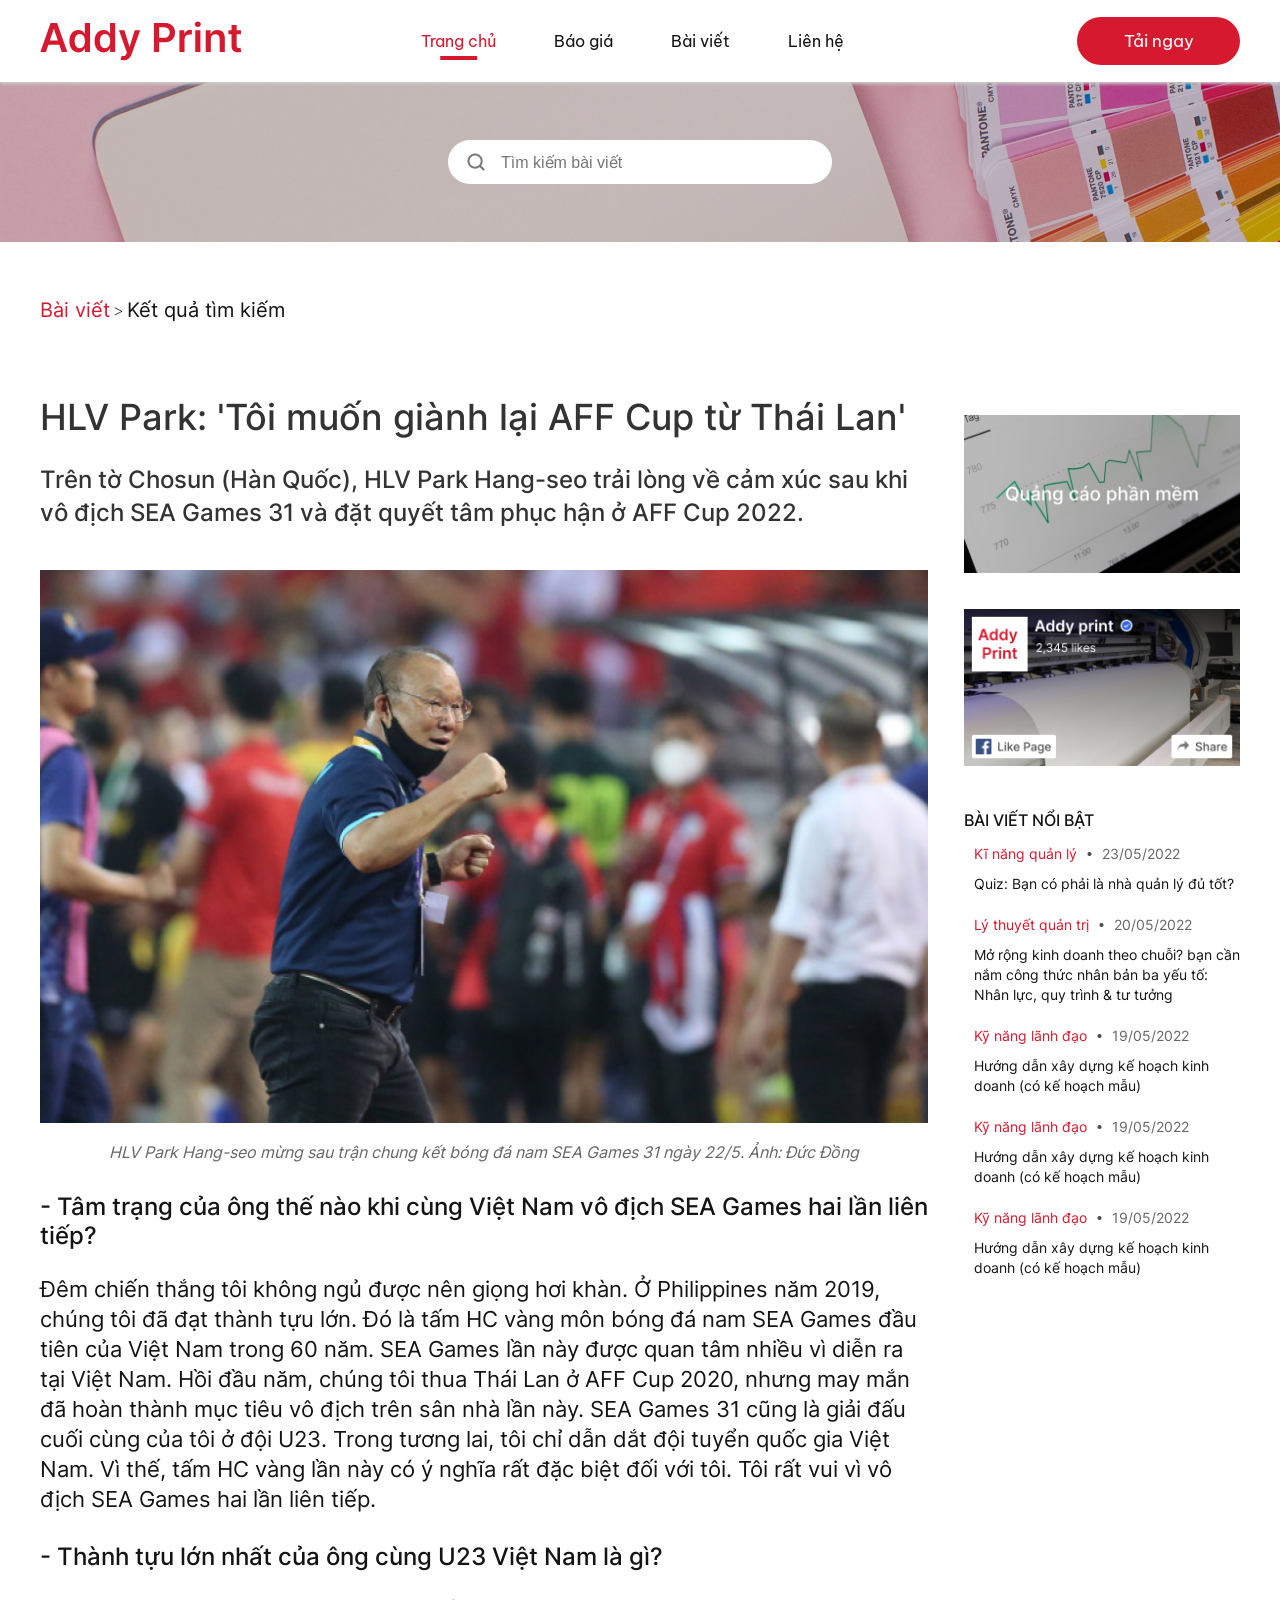
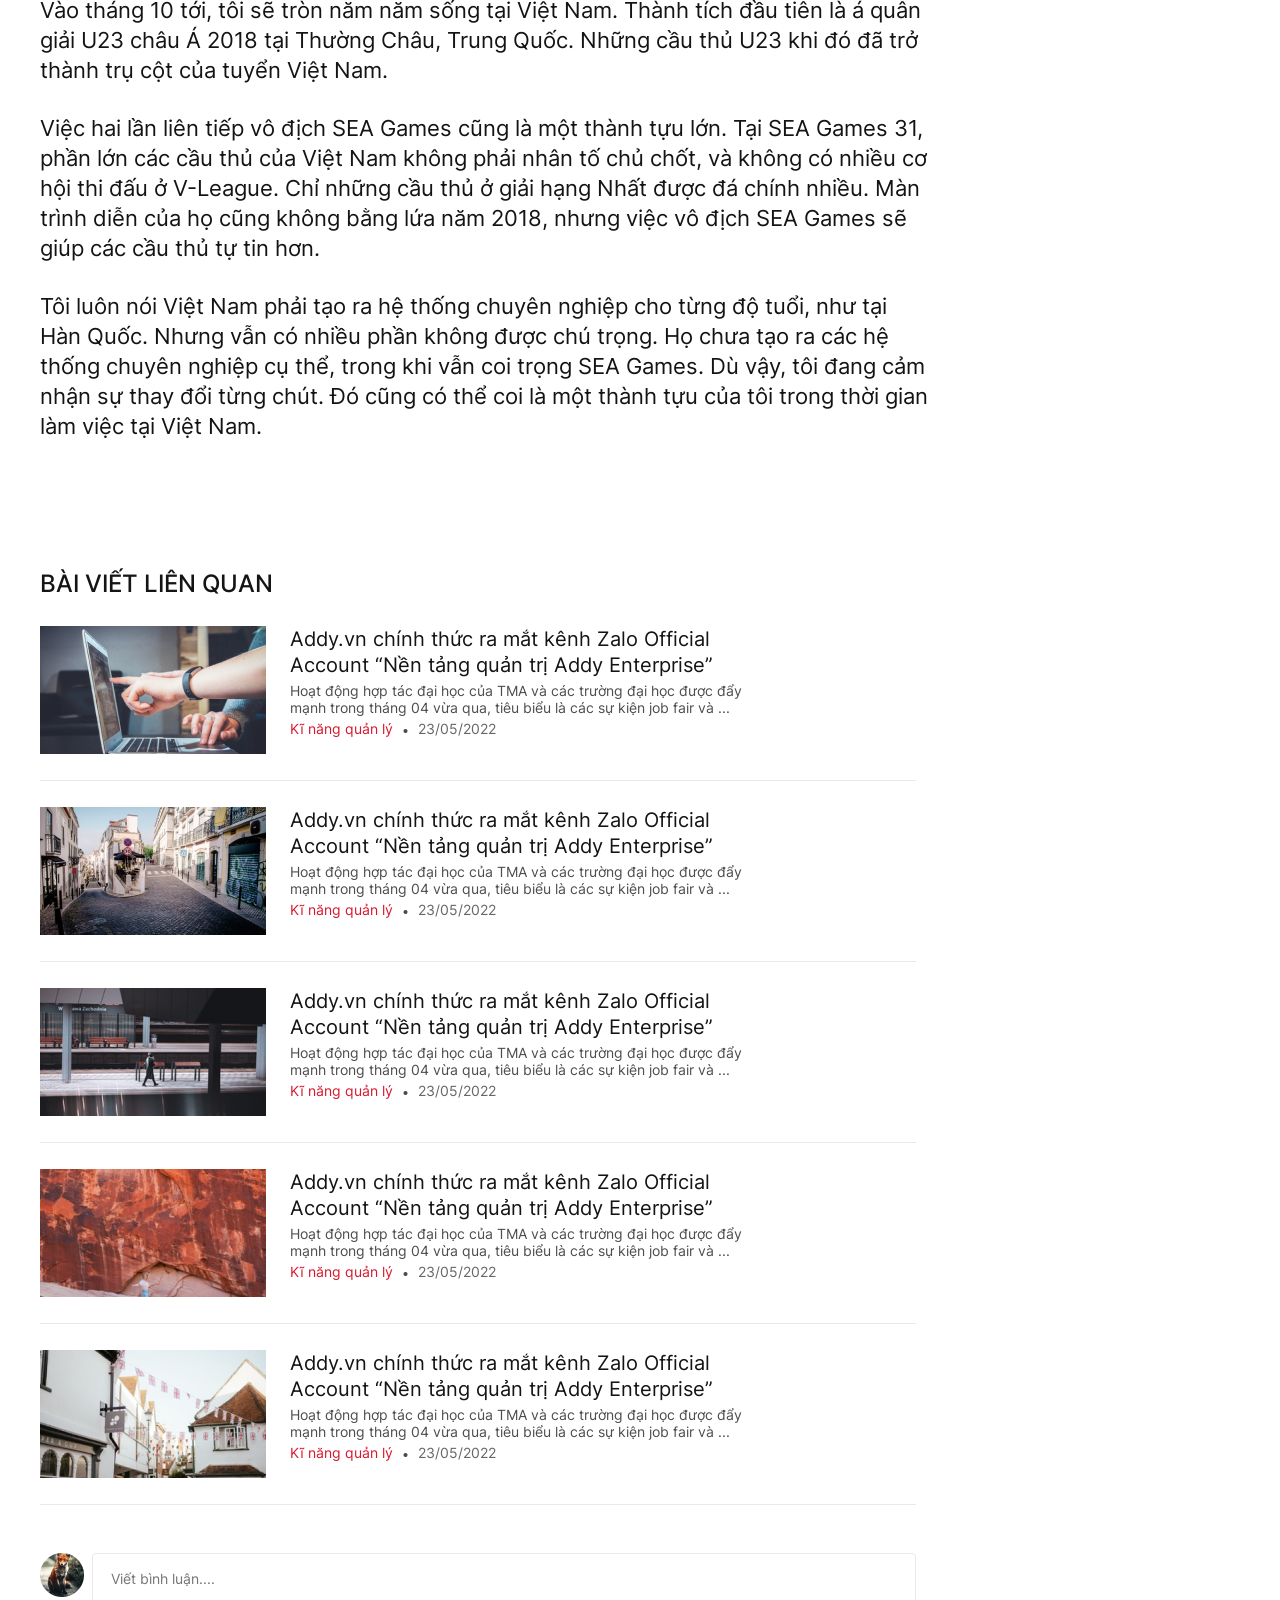
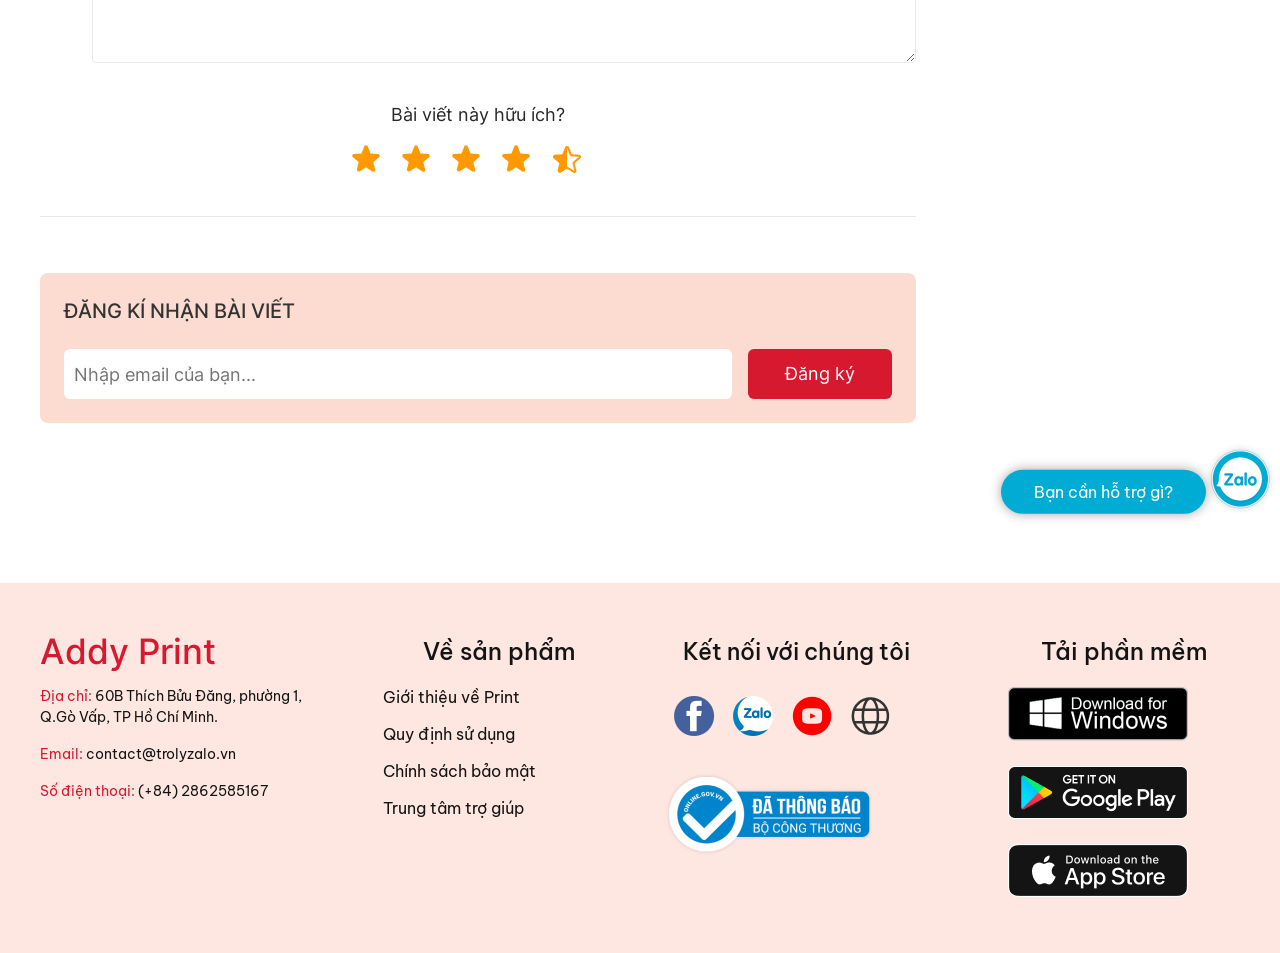
==== commit 84bc2903: "update height header" ====
--- a/blog-detail.html
+++ b/blog-detail.html
@@ -29,7 +29,7 @@
   <body class="contactpage">
     <!-- HEADER -->
     <header>
-      <div class="container">
+      <div class="container --container__header">
         <div class="main__header home">
           <div class="main__header-logo">
             <a href="./index.html">
@@ -49,10 +49,10 @@
           </div>
           <div class="main__header-nav">
             <ul>
-              <li><a href="./index.html">Trang chủ</a></li>
-              <li><a href="./index.html">Báo giá</a></li>
-              <li><a class="active" href="./blog.html">Bài viết</a></li>
-              <li><a href="./index.html">Liên hệ</a></li>
+              <li><a class="active" href="./index.html">Trang chủ</a></li>
+              <li><p href="#price">Báo giá</p></li>
+              <li><a href="./blog.html">Bài viết</a></li>
+              <li><p href="#contact">Liên hệ</p></li>
             </ul>
           </div>
           <div class="main__header-nav-mobile">
@@ -60,11 +60,11 @@
               <span></span>
             </div>
             <div class="show__nav-menu">
-              <ul>
+              <ul class="menu-mobile__list">
                 <li><a href="./index.html">Trang chủ</a></li>
-                <li><a href="./index.html">Báo giá</a></li>
+                <li class="option"><p href="#price">Báo giá</p></li>
                 <li><a href="./blog.html">Bài viết</a></li>
-                <li><a href="./index.html">Liên hệ</a></li>
+                <li class="option"><p href="#contact">Liên hệ</p></li>
               </ul>
             </div>
           </div>
--- a/dest/style.min.css
+++ b/dest/style.min.css
@@ -1,2 +1,2 @@
-html,body,div,span,applet,object,iframe,h1,h2,h3,h4,h5,h6,p,blockquote,pre,a,abbr,acronym,address,big,cite,code,del,dfn,em,img,ins,kbd,q,s,samp,small,strike,strong,sub,sup,tt,var,b,u,i,center,dl,dt,dd,ol,ul,li,fieldset,form,label,legend,table,caption,tbody,tfoot,thead,tr,th,td,article,aside,canvas,details,embed,figure,figcaption,footer,header,hgroup,menu,nav,output,ruby,section,summary,time,mark,audio,video{margin:0;padding:0;border:0;font-size:100%;font:inherit;vertical-align:baseline}article,aside,details,figcaption,figure,footer,header,hgroup,menu,nav,section{display:block}body{line-height:1}ol,ul{list-style:none}blockquote,q{quotes:none}blockquote:before,blockquote:after,q:before,q:after{content:"";content:none}table{border-collapse:collapse;border-spacing:0}*::before,*::after{box-sizing:inherit}/*! normalize.css v8.0.1 | MIT License | github.com/necolas/normalize.css */html{line-height:1.15;-webkit-text-size-adjust:100%}hr{box-sizing:content-box;height:0;overflow:visible}pre{font-family:monospace, monospace;font-size:1em}a{background-color:transparent}abbr[title]{border-bottom:none;text-decoration:underline;text-decoration:underline dotted}b,strong{font-weight:bolder}code,kbd,samp{font-family:monospace, monospace;font-size:1em}small{font-size:80%}sub,sup{font-size:75%;line-height:0;position:relative;vertical-align:baseline}sub{bottom:-0.25em}sup{top:-0.5em}img{border-style:none}button,input,optgroup,select,textarea{font-family:inherit;font-size:100%;line-height:1.15;margin:0}button,input{overflow:visible}button,select{text-transform:none}button,[type="button"],[type="reset"],[type="submit"]{-webkit-appearance:button}button::-moz-focus-inner,[type="button"]::-moz-focus-inner,[type="reset"]::-moz-focus-inner,[type="submit"]::-moz-focus-inner{border-style:none;padding:0}button:-moz-focusring,[type="button"]:-moz-focusring,[type="reset"]:-moz-focusring,[type="submit"]:-moz-focusring{outline:1px dotted ButtonText}fieldset{padding:0.35em 0.75em 0.625em}legend{box-sizing:border-box;color:inherit;display:table;max-width:100%;padding:0;white-space:normal}progress{vertical-align:baseline}textarea{overflow:auto}[type="checkbox"],[type="radio"]{box-sizing:border-box;padding:0}[type="number"]::-webkit-inner-spin-button,[type="number"]::-webkit-outer-spin-button{height:auto}[type="search"]{-webkit-appearance:textfield;outline-offset:-2px}[type="search"]::-webkit-search-decoration{-webkit-appearance:none}::-webkit-file-upload-button{-webkit-appearance:button;font:inherit}details{display:block}summary{display:list-item}template{display:none}[hidden]{display:none}:root{--h1-fs: 7.2rem;--h1-lh: 8rem;--h2-fs: 5.2rem;--h2-lh: 6rem;--h3-fs: 3.2rem;--h3-lh: 4.2rem;--h4-fs: 2.4rem;--h4-lh: 3.2rem;--h5-fs: 2rem;--h5-lh: 3rem;--body16-fs: 1.6rem;--body16-lh: 2.6rem;--body14-fs: 1.4rem;--body14-lh: 2.2rem;--gap: 30px;--height-header: 82px;--height-button: 56px;--ptop: 150px;--pd-section: 120px}@media (max-width: 767px){:root{--h1-fs: 3.6rem;--h1-lh: 4.2rem;--h2-fs: 2.8rem;--h2-lh: 3.8rem;--h3-fs: 2.2rem;--h3-lh: 3rem;--h4-fs: 2rem;--h4-lh: 3.2rem;--gap: 20px;--height-header: 70px;--pd-section: 50px;--ptop: 120px}}@-ms-viewport{width:device-width}*{-webkit-font-smoothing:antialiased;-moz-osx-font-smoothing:grayscale;-webkit-font-smoothing:antialiased;-moz-osx-font-smoothing:grayscale;text-rendering:optimizeLegibility;box-sizing:border-box}html{font-size:62.5%}body{width:100%;max-width:100%;margin:auto;font-size:var(--body16-fs);font-family:ir;line-height:var(--body16-lh);color:#141414;text-transform:none;background:#fff;position:relative}body .container-fluid{width:100%;padding-right:var(--gap);padding-left:var(--gap);margin-right:auto;margin-left:auto}@media screen and (max-width: 767px){body .container-fluid{padding-right:calc(var(--gap) / 2);padding-left:calc(var(--gap) / 2)}}body .container{max-width:1230px;width:100%;padding-right:calc(var(--gap) / 2);padding-left:calc(var(--gap) / 2);margin-right:auto;margin-left:auto}@media (min-width: 576px){body .container{max-width:540px}}@media (min-width: 768px){body .container{max-width:720px}}@media (min-width: 992px){body .container{max-width:960px}}@media (min-width: 1200px){body .container{max-width:1230px}}body .mainwrapper{width:100%;margin:auto;opacity:1;pointer-events:auto}img{max-width:100%;height:auto;-webkit-user-select:none;-khtml-user-select:none;-moz-user-select:none;-o-user-select:none;user-select:none}img.--center{margin:0 auto;display:block}a{text-decoration:none}.--white-cl{color:#fff}.--black-cl{color:#141414}.--blue-cl{color:#00afab}article h1,article h2,article h3,article h4,article h5,article h6{display:block}article h1{font-size:var(--h1-fs);line-height:var(--h1-lh);margin:0 0 0.67rem 0}article h2{font-size:var(--h2-fs);line-height:var(--h2-lh);margin:0 0 0.75rem 0}article h3{font-size:var(--h3-fs);line-height:var(--h3-lh);margin:0 0 0.83rem 0}article h4{font-size:var(--h4-fs);line-height:var(--h4-lh);margin:0 0 1.12rem 0}article h5{font-size:var(--h5-fs);line-height:var(--h5-lh);margin:0 0 1.5rem 0}article h6{font-size:0.67rem;margin:0 0 1.67rem 0}article p{margin:0 0 1.12rem 0}article ol,article ul{list-style:initial;padding-left:18px}article img{display:inline-block;height:auto;overflow:hidden;border-radius:10px;margin:25px auto}article .video{width:100%;height:0;padding-bottom:56.25%;position:relative;margin:25px auto}article .video iframe,article .video video{position:absolute;width:100%;height:100%;top:0;left:0}@media screen and (max-width: 767px){article img{margin:20px auto}}.heading{font-family:ib}.heading.--h1{font-size:var(--h1-fs);line-height:var(--h1-lh)}.heading.--h2{font-size:var(--h2-fs);line-height:var(--h2-lh)}.icon__zalo-fixed{margin-top:-143px;position:absolute;right:0}.icon__zalo-fixed i{display:block}.icon__zalo-fixed .text{width:205px;height:44px;background-color:#00acd4;border-radius:32px;position:absolute;right:74px;top:50%;transform:translateY(-30%);-webkit-box-shadow:0px 0px 12px 0px #0000005c;box-shadow:0px 0px 12px 0px #0000005c;display:flex}.icon__zalo-fixed .text p{color:#ffffff;margin:auto;font-family:"beRegular400"}.search{height:160px;overflow:hidden;margin-top:var(--height-header);position:relative}.search>img{float:right;height:100%;width:100%;object-fit:cover}.search .search__input{position:absolute;top:50%;left:50%;transform:translate(-50%, -50%);width:384px;height:44px;border-radius:32px;display:flex;background-color:#ffffff}.search .search__input i{display:flex;padding-left:18px}.search .search__input i img{margin:auto}.search .search__input input{padding-left:15px;border:none;outline:none;width:80%;font-family:Arial, "InterRegular400";font-size:16px;line-height:19px}.featured__posts{margin-top:37px}.featured__posts h2{font-family:"InterMedium500";font-size:16px;line-height:19px;color:#141414;text-transform:uppercase;margin-bottom:15px}.featured__posts .featured__posts-detail{padding-left:10px}.featured__posts .featured__posts-detail .title__post{display:flex;margin-bottom:12px}.featured__posts .featured__posts-detail .title__post>p{font-family:"InterRegular400";font-size:14px;line-height:17px;color:#d6192e}.featured__posts .featured__posts-detail .title__post i{display:flex;margin:0 10px}.featured__posts .featured__posts-detail .title__post i img{margin:auto}.featured__posts .featured__posts-detail .title__post span{font-family:"InterRegular400";font-size:14px;line-height:17px;color:#666666}.featured__posts .featured__posts-detail .text{margin-bottom:22px}.featured__posts .featured__posts-detail .text p{font-family:"InterRegular400";font-size:14px;line-height:20px;color:#141414}.input__signup{margin-bottom:160px}.input__signup .container .input__signup-content{background-color:#fcdbd0;border-radius:8px;padding:24px}.input__signup .container .input__signup-content h2{font-family:"InterMedium500";font-size:20px;line-height:28px;color:#333333;margin-bottom:24px}.input__signup .container .input__signup-content .input{display:flex}.input__signup .container .input__signup-content .input .input-signup{border:none;outline:none;border-radius:6px;font-family:"InterRegular400";font-size:18px;line-height:22px;color:#848484;height:50px;flex:1;margin-right:16px;padding-left:10px}.input__signup .container .input__signup-content .input .btn-signup{background-color:#d6192e;width:144px;height:50px;border-radius:6px;border:none;outline:none;color:#ffffff;font-family:"InterRegular400";font-size:18px;line-height:22px;display:flex;justify-content:center}.flickity-viewport{overflow:initial}.col-1,.col-2,.col-3,.col-4,.col-5,.col-6,.col-7,.col-8,.col-9,.col-10,.col-11,.col-12,.col,.col-auto,.col-sm-1,.col-sm-2,.col-sm-3,.col-sm-4,.col-sm-5,.col-sm-6,.col-sm-7,.col-sm-8,.col-sm-9,.col-sm-10,.col-sm-11,.col-sm-12,.col-sm,.col-sm-auto,.col-md-1,.col-md-2,.col-md-3,.col-md-4,.col-md-5,.col-md-6,.col-md-7,.col-md-8,.col-md-9,.col-md-10,.col-md-11,.col-md-12,.col-md,.col-md-auto,.col-lg-1,.col-lg-2,.col-lg-3,.col-lg-4,.col-lg-5,.col-lg-6,.col-lg-7,.col-lg-8,.col-lg-9,.col-lg-10,.col-lg-11,.col-lg-12,.col-lg,.col-lg-auto,.col-xl-1,.col-xl-2,.col-xl-3,.col-xl-4,.col-xl-5,.col-xl-6,.col-xl-7,.col-xl-8,.col-xl-9,.col-xl-10,.col-xl-11,.col-xl-12,.col-xl,.col-xl-auto{position:relative;width:100%;min-height:1px;padding-right:15px;padding-left:15px}.row{display:-webkit-box;display:-ms-flexbox;display:flex;-ms-flex-wrap:wrap;flex-wrap:wrap;margin-right:-15px;margin-left:-15px}.col{-ms-flex-preferred-size:0;flex-basis:0;-webkit-box-flex:1;-ms-flex-positive:1;flex-grow:1;max-width:100%}.no-gutters{margin-right:0;margin-left:0}.no-gap>.col,.no-gap>[class*="col-"]{padding-right:0;padding-left:0}.col-auto{-webkit-box-flex:0;-ms-flex:0 0 auto;flex:0 0 auto;width:auto;max-width:none}.col-1{-webkit-box-flex:0;-ms-flex:0 0 8.333333%;flex:0 0 8.333333%;max-width:8.333333%}.col-2{-webkit-box-flex:0;-ms-flex:0 0 16.666667%;flex:0 0 16.666667%;max-width:16.666667%}.col-3{-webkit-box-flex:0;-ms-flex:0 0 25%;flex:0 0 25%;max-width:25%}.col-4{-webkit-box-flex:0;-ms-flex:0 0 33.333333%;flex:0 0 33.333333%;max-width:33.333333%}.col-5{-webkit-box-flex:0;-ms-flex:0 0 41.666667%;flex:0 0 41.666667%;max-width:41.666667%}.col-6{-webkit-box-flex:0;-ms-flex:0 0 50%;flex:0 0 50%;max-width:50%}.col-7{-webkit-box-flex:0;-ms-flex:0 0 58.333333%;flex:0 0 58.333333%;max-width:58.333333%}.col-8{-webkit-box-flex:0;-ms-flex:0 0 66.666667%;flex:0 0 66.666667%;max-width:66.666667%}.col-9{-webkit-box-flex:0;-ms-flex:0 0 75%;flex:0 0 75%;max-width:75%}.col-10{-webkit-box-flex:0;-ms-flex:0 0 83.333333%;flex:0 0 83.333333%;max-width:83.333333%}.col-11{-webkit-box-flex:0;-ms-flex:0 0 91.666667%;flex:0 0 91.666667%;max-width:91.666667%}.col-12{-webkit-box-flex:0;-ms-flex:0 0 100%;flex:0 0 100%;max-width:100%}.order-first{-webkit-box-ordinal-group:0;-ms-flex-order:-1;order:-1}.order-last{-webkit-box-ordinal-group:14;-ms-flex-order:13;order:13}.order-0{-webkit-box-ordinal-group:1;-ms-flex-order:0;order:0}.order-1{-webkit-box-ordinal-group:2;-ms-flex-order:1;order:1}.order-2{-webkit-box-ordinal-group:3;-ms-flex-order:2;order:2}.order-3{-webkit-box-ordinal-group:4;-ms-flex-order:3;order:3}.order-4{-webkit-box-ordinal-group:5;-ms-flex-order:4;order:4}.order-5{-webkit-box-ordinal-group:6;-ms-flex-order:5;order:5}.order-6{-webkit-box-ordinal-group:7;-ms-flex-order:6;order:6}.order-7{-webkit-box-ordinal-group:8;-ms-flex-order:7;order:7}.order-8{-webkit-box-ordinal-group:9;-ms-flex-order:8;order:8}.order-9{-webkit-box-ordinal-group:10;-ms-flex-order:9;order:9}.order-10{-webkit-box-ordinal-group:11;-ms-flex-order:10;order:10}.order-11{-webkit-box-ordinal-group:12;-ms-flex-order:11;order:11}.order-12{-webkit-box-ordinal-group:13;-ms-flex-order:12;order:12}.offset-1{margin-left:8.333333%}.offset-2{margin-left:16.666667%}.offset-3{margin-left:25%}.offset-4{margin-left:33.333333%}.offset-5{margin-left:41.666667%}.offset-6{margin-left:50%}.offset-7{margin-left:58.333333%}.offset-8{margin-left:66.666667%}.offset-9{margin-left:75%}.offset-10{margin-left:83.333333%}.offset-11{margin-left:91.666667%}@media (min-width: 576px){.col-sm{-ms-flex-preferred-size:0;flex-basis:0;-webkit-box-flex:1;-ms-flex-positive:1;flex-grow:1;max-width:100%}.col-sm-auto{-webkit-box-flex:0;-ms-flex:0 0 auto;flex:0 0 auto;width:auto;max-width:none}.col-sm-1{-webkit-box-flex:0;-ms-flex:0 0 8.333333%;flex:0 0 8.333333%;max-width:8.333333%}.col-sm-2{-webkit-box-flex:0;-ms-flex:0 0 16.666667%;flex:0 0 16.666667%;max-width:16.666667%}.col-sm-3{-webkit-box-flex:0;-ms-flex:0 0 25%;flex:0 0 25%;max-width:25%}.col-sm-4{-webkit-box-flex:0;-ms-flex:0 0 33.333333%;flex:0 0 33.333333%;max-width:33.333333%}.col-sm-5{-webkit-box-flex:0;-ms-flex:0 0 41.666667%;flex:0 0 41.666667%;max-width:41.666667%}.col-sm-6{-webkit-box-flex:0;-ms-flex:0 0 50%;flex:0 0 50%;max-width:50%}.col-sm-7{-webkit-box-flex:0;-ms-flex:0 0 58.333333%;flex:0 0 58.333333%;max-width:58.333333%}.col-sm-8{-webkit-box-flex:0;-ms-flex:0 0 66.666667%;flex:0 0 66.666667%;max-width:66.666667%}.col-sm-9{-webkit-box-flex:0;-ms-flex:0 0 75%;flex:0 0 75%;max-width:75%}.col-sm-10{-webkit-box-flex:0;-ms-flex:0 0 83.333333%;flex:0 0 83.333333%;max-width:83.333333%}.col-sm-11{-webkit-box-flex:0;-ms-flex:0 0 91.666667%;flex:0 0 91.666667%;max-width:91.666667%}.col-sm-12{-webkit-box-flex:0;-ms-flex:0 0 100%;flex:0 0 100%;max-width:100%}.order-sm-first{-webkit-box-ordinal-group:0;-ms-flex-order:-1;order:-1}.order-sm-last{-webkit-box-ordinal-group:14;-ms-flex-order:13;order:13}.order-sm-0{-webkit-box-ordinal-group:1;-ms-flex-order:0;order:0}.order-sm-1{-webkit-box-ordinal-group:2;-ms-flex-order:1;order:1}.order-sm-2{-webkit-box-ordinal-group:3;-ms-flex-order:2;order:2}.order-sm-3{-webkit-box-ordinal-group:4;-ms-flex-order:3;order:3}.order-sm-4{-webkit-box-ordinal-group:5;-ms-flex-order:4;order:4}.order-sm-5{-webkit-box-ordinal-group:6;-ms-flex-order:5;order:5}.order-sm-6{-webkit-box-ordinal-group:7;-ms-flex-order:6;order:6}.order-sm-7{-webkit-box-ordinal-group:8;-ms-flex-order:7;order:7}.order-sm-8{-webkit-box-ordinal-group:9;-ms-flex-order:8;order:8}.order-sm-9{-webkit-box-ordinal-group:10;-ms-flex-order:9;order:9}.order-sm-10{-webkit-box-ordinal-group:11;-ms-flex-order:10;order:10}.order-sm-11{-webkit-box-ordinal-group:12;-ms-flex-order:11;order:11}.order-sm-12{-webkit-box-ordinal-group:13;-ms-flex-order:12;order:12}.offset-sm-0{margin-left:0}.offset-sm-1{margin-left:8.333333%}.offset-sm-2{margin-left:16.666667%}.offset-sm-3{margin-left:25%}.offset-sm-4{margin-left:33.333333%}.offset-sm-5{margin-left:41.666667%}.offset-sm-6{margin-left:50%}.offset-sm-7{margin-left:58.333333%}.offset-sm-8{margin-left:66.666667%}.offset-sm-9{margin-left:75%}.offset-sm-10{margin-left:83.333333%}.offset-sm-11{margin-left:91.666667%}}@media (min-width: 768px){.col-md{-ms-flex-preferred-size:0;flex-basis:0;-webkit-box-flex:1;-ms-flex-positive:1;flex-grow:1;max-width:100%}.col-md-auto{-webkit-box-flex:0;-ms-flex:0 0 auto;flex:0 0 auto;width:auto;max-width:none}.col-md-1{-webkit-box-flex:0;-ms-flex:0 0 8.333333%;flex:0 0 8.333333%;max-width:8.333333%}.col-md-2{-webkit-box-flex:0;-ms-flex:0 0 16.666667%;flex:0 0 16.666667%;max-width:16.666667%}.col-md-3{-webkit-box-flex:0;-ms-flex:0 0 25%;flex:0 0 25%;max-width:25%}.col-md-4{-webkit-box-flex:0;-ms-flex:0 0 33.333333%;flex:0 0 33.333333%;max-width:33.333333%}.col-md-5{-webkit-box-flex:0;-ms-flex:0 0 41.666667%;flex:0 0 41.666667%;max-width:41.666667%}.col-md-6{-webkit-box-flex:0;-ms-flex:0 0 50%;flex:0 0 50%;max-width:50%}.col-md-7{-webkit-box-flex:0;-ms-flex:0 0 58.333333%;flex:0 0 58.333333%;max-width:58.333333%}.col-md-8{-webkit-box-flex:0;-ms-flex:0 0 66.666667%;flex:0 0 66.666667%;max-width:66.666667%}.col-md-9{-webkit-box-flex:0;-ms-flex:0 0 75%;flex:0 0 75%;max-width:75%}.col-md-10{-webkit-box-flex:0;-ms-flex:0 0 83.333333%;flex:0 0 83.333333%;max-width:83.333333%}.col-md-11{-webkit-box-flex:0;-ms-flex:0 0 91.666667%;flex:0 0 91.666667%;max-width:91.666667%}.col-md-12{-webkit-box-flex:0;-ms-flex:0 0 100%;flex:0 0 100%;max-width:100%}.order-md-first{-webkit-box-ordinal-group:0;-ms-flex-order:-1;order:-1}.order-md-last{-webkit-box-ordinal-group:14;-ms-flex-order:13;order:13}.order-md-0{-webkit-box-ordinal-group:1;-ms-flex-order:0;order:0}.order-md-1{-webkit-box-ordinal-group:2;-ms-flex-order:1;order:1}.order-md-2{-webkit-box-ordinal-group:3;-ms-flex-order:2;order:2}.order-md-3{-webkit-box-ordinal-group:4;-ms-flex-order:3;order:3}.order-md-4{-webkit-box-ordinal-group:5;-ms-flex-order:4;order:4}.order-md-5{-webkit-box-ordinal-group:6;-ms-flex-order:5;order:5}.order-md-6{-webkit-box-ordinal-group:7;-ms-flex-order:6;order:6}.order-md-7{-webkit-box-ordinal-group:8;-ms-flex-order:7;order:7}.order-md-8{-webkit-box-ordinal-group:9;-ms-flex-order:8;order:8}.order-md-9{-webkit-box-ordinal-group:10;-ms-flex-order:9;order:9}.order-md-10{-webkit-box-ordinal-group:11;-ms-flex-order:10;order:10}.order-md-11{-webkit-box-ordinal-group:12;-ms-flex-order:11;order:11}.order-md-12{-webkit-box-ordinal-group:13;-ms-flex-order:12;order:12}.offset-md-0{margin-left:0}.offset-md-1{margin-left:8.333333%}.offset-md-2{margin-left:16.666667%}.offset-md-3{margin-left:25%}.offset-md-4{margin-left:33.333333%}.offset-md-5{margin-left:41.666667%}.offset-md-6{margin-left:50%}.offset-md-7{margin-left:58.333333%}.offset-md-8{margin-left:66.666667%}.offset-md-9{margin-left:75%}.offset-md-10{margin-left:83.333333%}.offset-md-11{margin-left:91.666667%}}@media (min-width: 992px){.col-lg{-ms-flex-preferred-size:0;flex-basis:0;-webkit-box-flex:1;-ms-flex-positive:1;flex-grow:1;max-width:100%}.col-lg-auto{-webkit-box-flex:0;-ms-flex:0 0 auto;flex:0 0 auto;width:auto;max-width:none}.col-lg-1{-webkit-box-flex:0;-ms-flex:0 0 8.333333%;flex:0 0 8.333333%;max-width:8.333333%}.col-lg-2{-webkit-box-flex:0;-ms-flex:0 0 16.666667%;flex:0 0 16.666667%;max-width:16.666667%}.col-lg-3{-webkit-box-flex:0;-ms-flex:0 0 25%;flex:0 0 25%;max-width:25%}.col-lg-4{-webkit-box-flex:0;-ms-flex:0 0 33.333333%;flex:0 0 33.333333%;max-width:33.333333%}.col-lg-5{-webkit-box-flex:0;-ms-flex:0 0 41.666667%;flex:0 0 41.666667%;max-width:41.666667%}.col-lg-6{-webkit-box-flex:0;-ms-flex:0 0 50%;flex:0 0 50%;max-width:50%}.col-lg-7{-webkit-box-flex:0;-ms-flex:0 0 58.333333%;flex:0 0 58.333333%;max-width:58.333333%}.col-lg-8{-webkit-box-flex:0;-ms-flex:0 0 66.666667%;flex:0 0 66.666667%;max-width:66.666667%}.col-lg-9{-webkit-box-flex:0;-ms-flex:0 0 75%;flex:0 0 75%;max-width:75%}.col-lg-10{-webkit-box-flex:0;-ms-flex:0 0 83.333333%;flex:0 0 83.333333%;max-width:83.333333%}.col-lg-11{-webkit-box-flex:0;-ms-flex:0 0 91.666667%;flex:0 0 91.666667%;max-width:91.666667%}.col-lg-12{-webkit-box-flex:0;-ms-flex:0 0 100%;flex:0 0 100%;max-width:100%}.order-lg-first{-webkit-box-ordinal-group:0;-ms-flex-order:-1;order:-1}.order-lg-last{-webkit-box-ordinal-group:14;-ms-flex-order:13;order:13}.order-lg-0{-webkit-box-ordinal-group:1;-ms-flex-order:0;order:0}.order-lg-1{-webkit-box-ordinal-group:2;-ms-flex-order:1;order:1}.order-lg-2{-webkit-box-ordinal-group:3;-ms-flex-order:2;order:2}.order-lg-3{-webkit-box-ordinal-group:4;-ms-flex-order:3;order:3}.order-lg-4{-webkit-box-ordinal-group:5;-ms-flex-order:4;order:4}.order-lg-5{-webkit-box-ordinal-group:6;-ms-flex-order:5;order:5}.order-lg-6{-webkit-box-ordinal-group:7;-ms-flex-order:6;order:6}.order-lg-7{-webkit-box-ordinal-group:8;-ms-flex-order:7;order:7}.order-lg-8{-webkit-box-ordinal-group:9;-ms-flex-order:8;order:8}.order-lg-9{-webkit-box-ordinal-group:10;-ms-flex-order:9;order:9}.order-lg-10{-webkit-box-ordinal-group:11;-ms-flex-order:10;order:10}.order-lg-11{-webkit-box-ordinal-group:12;-ms-flex-order:11;order:11}.order-lg-12{-webkit-box-ordinal-group:13;-ms-flex-order:12;order:12}.offset-lg-0{margin-left:0}.offset-lg-1{margin-left:8.333333%}.offset-lg-2{margin-left:16.666667%}.offset-lg-3{margin-left:25%}.offset-lg-4{margin-left:33.333333%}.offset-lg-5{margin-left:41.666667%}.offset-lg-6{margin-left:50%}.offset-lg-7{margin-left:58.333333%}.offset-lg-8{margin-left:66.666667%}.offset-lg-9{margin-left:75%}.offset-lg-10{margin-left:83.333333%}.offset-lg-11{margin-left:91.666667%}}@media (min-width: 1200px){.col-xl{-ms-flex-preferred-size:0;flex-basis:0;-webkit-box-flex:1;-ms-flex-positive:1;flex-grow:1;max-width:100%}.col-xl-auto{-webkit-box-flex:0;-ms-flex:0 0 auto;flex:0 0 auto;width:auto;max-width:none}.col-xl-1{-webkit-box-flex:0;-ms-flex:0 0 8.333333%;flex:0 0 8.333333%;max-width:8.333333%}.col-xl-2{-webkit-box-flex:0;-ms-flex:0 0 16.666667%;flex:0 0 16.666667%;max-width:16.666667%}.col-xl-3{-webkit-box-flex:0;-ms-flex:0 0 25%;flex:0 0 25%;max-width:25%}.col-xl-4{-webkit-box-flex:0;-ms-flex:0 0 33.333333%;flex:0 0 33.333333%;max-width:33.333333%}.col-xl-5{-webkit-box-flex:0;-ms-flex:0 0 41.666667%;flex:0 0 41.666667%;max-width:41.666667%}.col-xl-6{-webkit-box-flex:0;-ms-flex:0 0 50%;flex:0 0 50%;max-width:50%}.col-xl-7{-webkit-box-flex:0;-ms-flex:0 0 58.333333%;flex:0 0 58.333333%;max-width:58.333333%}.col-xl-8{-webkit-box-flex:0;-ms-flex:0 0 66.666667%;flex:0 0 66.666667%;max-width:66.666667%}.col-xl-9{-webkit-box-flex:0;-ms-flex:0 0 75%;flex:0 0 75%;max-width:75%}.col-xl-10{-webkit-box-flex:0;-ms-flex:0 0 83.333333%;flex:0 0 83.333333%;max-width:83.333333%}.col-xl-11{-webkit-box-flex:0;-ms-flex:0 0 91.666667%;flex:0 0 91.666667%;max-width:91.666667%}.col-xl-12{-webkit-box-flex:0;-ms-flex:0 0 100%;flex:0 0 100%;max-width:100%}.order-xl-first{-webkit-box-ordinal-group:0;-ms-flex-order:-1;order:-1}.order-xl-last{-webkit-box-ordinal-group:14;-ms-flex-order:13;order:13}.order-xl-0{-webkit-box-ordinal-group:1;-ms-flex-order:0;order:0}.order-xl-1{-webkit-box-ordinal-group:2;-ms-flex-order:1;order:1}.order-xl-2{-webkit-box-ordinal-group:3;-ms-flex-order:2;order:2}.order-xl-3{-webkit-box-ordinal-group:4;-ms-flex-order:3;order:3}.order-xl-4{-webkit-box-ordinal-group:5;-ms-flex-order:4;order:4}.order-xl-5{-webkit-box-ordinal-group:6;-ms-flex-order:5;order:5}.order-xl-6{-webkit-box-ordinal-group:7;-ms-flex-order:6;order:6}.order-xl-7{-webkit-box-ordinal-group:8;-ms-flex-order:7;order:7}.order-xl-8{-webkit-box-ordinal-group:9;-ms-flex-order:8;order:8}.order-xl-9{-webkit-box-ordinal-group:10;-ms-flex-order:9;order:9}.order-xl-10{-webkit-box-ordinal-group:11;-ms-flex-order:10;order:10}.order-xl-11{-webkit-box-ordinal-group:12;-ms-flex-order:11;order:11}.order-xl-12{-webkit-box-ordinal-group:13;-ms-flex-order:12;order:12}.offset-xl-0{margin-left:0}.offset-xl-1{margin-left:8.333333%}.offset-xl-2{margin-left:16.666667%}.offset-xl-3{margin-left:25%}.offset-xl-4{margin-left:33.333333%}.offset-xl-5{margin-left:41.666667%}.offset-xl-6{margin-left:50%}.offset-xl-7{margin-left:58.333333%}.offset-xl-8{margin-left:66.666667%}.offset-xl-9{margin-left:75%}.offset-xl-10{margin-left:83.333333%}.offset-xl-11{margin-left:91.666667%}}.d-none{display:none !important}.d-inline{display:inline !important}.d-inline-block{display:inline-block !important}.d-block{display:block !important}.d-table{display:table !important}.d-table-row{display:table-row !important}.d-table-cell{display:table-cell !important}.d-flex{display:-webkit-box !important;display:-ms-flexbox !important;display:flex !important}.d-inline-flex{display:-webkit-inline-box !important;display:-ms-inline-flexbox !important;display:inline-flex !important}@media (min-width: 576px){.d-sm-none{display:none !important}.d-sm-inline{display:inline !important}.d-sm-inline-block{display:inline-block !important}.d-sm-block{display:block !important}.d-sm-table{display:table !important}.d-sm-table-row{display:table-row !important}.d-sm-table-cell{display:table-cell !important}.d-sm-flex{display:-webkit-box !important;display:-ms-flexbox !important;display:flex !important}.d-sm-inline-flex{display:-webkit-inline-box !important;display:-ms-inline-flexbox !important;display:inline-flex !important}}@media (min-width: 768px){.d-md-none{display:none !important}.d-md-inline{display:inline !important}.d-md-inline-block{display:inline-block !important}.d-md-block{display:block !important}.d-md-table{display:table !important}.d-md-table-row{display:table-row !important}.d-md-table-cell{display:table-cell !important}.d-md-flex{display:-webkit-box !important;display:-ms-flexbox !important;display:flex !important}.d-md-inline-flex{display:-webkit-inline-box !important;display:-ms-inline-flexbox !important;display:inline-flex !important}}@media (min-width: 992px){.d-lg-none{display:none !important}.d-lg-inline{display:inline !important}.d-lg-inline-block{display:inline-block !important}.d-lg-block{display:block !important}.d-lg-table{display:table !important}.d-lg-table-row{display:table-row !important}.d-lg-table-cell{display:table-cell !important}.d-lg-flex{display:-webkit-box !important;display:-ms-flexbox !important;display:flex !important}.d-lg-inline-flex{display:-webkit-inline-box !important;display:-ms-inline-flexbox !important;display:inline-flex !important}}@media (min-width: 1200px){.d-xl-none{display:none !important}.d-xl-inline{display:inline !important}.d-xl-inline-block{display:inline-block !important}.d-xl-block{display:block !important}.d-xl-table{display:table !important}.d-xl-table-row{display:table-row !important}.d-xl-table-cell{display:table-cell !important}.d-xl-flex{display:-webkit-box !important;display:-ms-flexbox !important;display:flex !important}.d-xl-inline-flex{display:-webkit-inline-box !important;display:-ms-inline-flexbox !important;display:inline-flex !important}}@media print{.d-print-none{display:none !important}.d-print-inline{display:inline !important}.d-print-inline-block{display:inline-block !important}.d-print-block{display:block !important}.d-print-table{display:table !important}.d-print-table-row{display:table-row !important}.d-print-table-cell{display:table-cell !important}.d-print-flex{display:-webkit-box !important;display:-ms-flexbox !important;display:flex !important}.d-print-inline-flex{display:-webkit-inline-box !important;display:-ms-inline-flexbox !important;display:inline-flex !important}}.flex-row{-webkit-box-orient:horizontal !important;-webkit-box-direction:normal !important;-ms-flex-direction:row !important;flex-direction:row !important}.flex-column{-webkit-box-orient:vertical !important;-webkit-box-direction:normal !important;-ms-flex-direction:column !important;flex-direction:column !important}.flex-row-reverse{-webkit-box-orient:horizontal !important;-webkit-box-direction:reverse !important;-ms-flex-direction:row-reverse !important;flex-direction:row-reverse !important}.flex-column-reverse{-webkit-box-orient:vertical !important;-webkit-box-direction:reverse !important;-ms-flex-direction:column-reverse !important;flex-direction:column-reverse !important}.flex-wrap{-ms-flex-wrap:wrap !important;flex-wrap:wrap !important}.flex-nowrap{-ms-flex-wrap:nowrap !important;flex-wrap:nowrap !important}.flex-wrap-reverse{-ms-flex-wrap:wrap-reverse !important;flex-wrap:wrap-reverse !important}.justify-content-start{-webkit-box-pack:start !important;-ms-flex-pack:start !important;justify-content:flex-start !important}.justify-content-end{-webkit-box-pack:end !important;-ms-flex-pack:end !important;justify-content:flex-end !important}.justify-content-center{-webkit-box-pack:center !important;-ms-flex-pack:center !important;justify-content:center !important}.justify-content-between{-webkit-box-pack:justify !important;-ms-flex-pack:justify !important;justify-content:space-between !important}.justify-content-around{-ms-flex-pack:distribute !important;justify-content:space-around !important}.align-items-start{-webkit-box-align:start !important;-ms-flex-align:start !important;align-items:flex-start !important}.align-items-end{-webkit-box-align:end !important;-ms-flex-align:end !important;align-items:flex-end !important}.align-items-center{-webkit-box-align:center !important;-ms-flex-align:center !important;align-items:center !important}.align-items-baseline{-webkit-box-align:baseline !important;-ms-flex-align:baseline !important;align-items:baseline !important}.align-items-stretch{-webkit-box-align:stretch !important;-ms-flex-align:stretch !important;align-items:stretch !important}.align-content-start{-ms-flex-line-pack:start !important;align-content:flex-start !important}.align-content-end{-ms-flex-line-pack:end !important;align-content:flex-end !important}.align-content-center{-ms-flex-line-pack:center !important;align-content:center !important}.align-content-between{-ms-flex-line-pack:justify !important;align-content:space-between !important}.align-content-around{-ms-flex-line-pack:distribute !important;align-content:space-around !important}.align-content-stretch{-ms-flex-line-pack:stretch !important;align-content:stretch !important}.align-self-auto{-ms-flex-item-align:auto !important;align-self:auto !important}.align-self-start{-ms-flex-item-align:start !important;align-self:flex-start !important}.align-self-end{-ms-flex-item-align:end !important;align-self:flex-end !important}.align-self-center{-ms-flex-item-align:center !important;align-self:center !important}.align-self-baseline{-ms-flex-item-align:baseline !important;align-self:baseline !important}.align-self-stretch{-ms-flex-item-align:stretch !important;align-self:stretch !important}@media (min-width: 576px){.flex-sm-row{-webkit-box-orient:horizontal !important;-webkit-box-direction:normal !important;-ms-flex-direction:row !important;flex-direction:row !important}.flex-sm-column{-webkit-box-orient:vertical !important;-webkit-box-direction:normal !important;-ms-flex-direction:column !important;flex-direction:column !important}.flex-sm-row-reverse{-webkit-box-orient:horizontal !important;-webkit-box-direction:reverse !important;-ms-flex-direction:row-reverse !important;flex-direction:row-reverse !important}.flex-sm-column-reverse{-webkit-box-orient:vertical !important;-webkit-box-direction:reverse !important;-ms-flex-direction:column-reverse !important;flex-direction:column-reverse !important}.flex-sm-wrap{-ms-flex-wrap:wrap !important;flex-wrap:wrap !important}.flex-sm-nowrap{-ms-flex-wrap:nowrap !important;flex-wrap:nowrap !important}.flex-sm-wrap-reverse{-ms-flex-wrap:wrap-reverse !important;flex-wrap:wrap-reverse !important}.justify-content-sm-start{-webkit-box-pack:start !important;-ms-flex-pack:start !important;justify-content:flex-start !important}.justify-content-sm-end{-webkit-box-pack:end !important;-ms-flex-pack:end !important;justify-content:flex-end !important}.justify-content-sm-center{-webkit-box-pack:center !important;-ms-flex-pack:center !important;justify-content:center !important}.justify-content-sm-between{-webkit-box-pack:justify !important;-ms-flex-pack:justify !important;justify-content:space-between !important}.justify-content-sm-around{-ms-flex-pack:distribute !important;justify-content:space-around !important}.align-items-sm-start{-webkit-box-align:start !important;-ms-flex-align:start !important;align-items:flex-start !important}.align-items-sm-end{-webkit-box-align:end !important;-ms-flex-align:end !important;align-items:flex-end !important}.align-items-sm-center{-webkit-box-align:center !important;-ms-flex-align:center !important;align-items:center !important}.align-items-sm-baseline{-webkit-box-align:baseline !important;-ms-flex-align:baseline !important;align-items:baseline !important}.align-items-sm-stretch{-webkit-box-align:stretch !important;-ms-flex-align:stretch !important;align-items:stretch !important}.align-content-sm-start{-ms-flex-line-pack:start !important;align-content:flex-start !important}.align-content-sm-end{-ms-flex-line-pack:end !important;align-content:flex-end !important}.align-content-sm-center{-ms-flex-line-pack:center !important;align-content:center !important}.align-content-sm-between{-ms-flex-line-pack:justify !important;align-content:space-between !important}.align-content-sm-around{-ms-flex-line-pack:distribute !important;align-content:space-around !important}.align-content-sm-stretch{-ms-flex-line-pack:stretch !important;align-content:stretch !important}.align-self-sm-auto{-ms-flex-item-align:auto !important;align-self:auto !important}.align-self-sm-start{-ms-flex-item-align:start !important;align-self:flex-start !important}.align-self-sm-end{-ms-flex-item-align:end !important;align-self:flex-end !important}.align-self-sm-center{-ms-flex-item-align:center !important;align-self:center !important}.align-self-sm-baseline{-ms-flex-item-align:baseline !important;align-self:baseline !important}.align-self-sm-stretch{-ms-flex-item-align:stretch !important;align-self:stretch !important}}@media (min-width: 768px){.flex-md-row{-webkit-box-orient:horizontal !important;-webkit-box-direction:normal !important;-ms-flex-direction:row !important;flex-direction:row !important}.flex-md-column{-webkit-box-orient:vertical !important;-webkit-box-direction:normal !important;-ms-flex-direction:column !important;flex-direction:column !important}.flex-md-row-reverse{-webkit-box-orient:horizontal !important;-webkit-box-direction:reverse !important;-ms-flex-direction:row-reverse !important;flex-direction:row-reverse !important}.flex-md-column-reverse{-webkit-box-orient:vertical !important;-webkit-box-direction:reverse !important;-ms-flex-direction:column-reverse !important;flex-direction:column-reverse !important}.flex-md-wrap{-ms-flex-wrap:wrap !important;flex-wrap:wrap !important}.flex-md-nowrap{-ms-flex-wrap:nowrap !important;flex-wrap:nowrap !important}.flex-md-wrap-reverse{-ms-flex-wrap:wrap-reverse !important;flex-wrap:wrap-reverse !important}.justify-content-md-start{-webkit-box-pack:start !important;-ms-flex-pack:start !important;justify-content:flex-start !important}.justify-content-md-end{-webkit-box-pack:end !important;-ms-flex-pack:end !important;justify-content:flex-end !important}.justify-content-md-center{-webkit-box-pack:center !important;-ms-flex-pack:center !important;justify-content:center !important}.justify-content-md-between{-webkit-box-pack:justify !important;-ms-flex-pack:justify !important;justify-content:space-between !important}.justify-content-md-around{-ms-flex-pack:distribute !important;justify-content:space-around !important}.align-items-md-start{-webkit-box-align:start !important;-ms-flex-align:start !important;align-items:flex-start !important}.align-items-md-end{-webkit-box-align:end !important;-ms-flex-align:end !important;align-items:flex-end !important}.align-items-md-center{-webkit-box-align:center !important;-ms-flex-align:center !important;align-items:center !important}.align-items-md-baseline{-webkit-box-align:baseline !important;-ms-flex-align:baseline !important;align-items:baseline !important}.align-items-md-stretch{-webkit-box-align:stretch !important;-ms-flex-align:stretch !important;align-items:stretch !important}.align-content-md-start{-ms-flex-line-pack:start !important;align-content:flex-start !important}.align-content-md-end{-ms-flex-line-pack:end !important;align-content:flex-end !important}.align-content-md-center{-ms-flex-line-pack:center !important;align-content:center !important}.align-content-md-between{-ms-flex-line-pack:justify !important;align-content:space-between !important}.align-content-md-around{-ms-flex-line-pack:distribute !important;align-content:space-around !important}.align-content-md-stretch{-ms-flex-line-pack:stretch !important;align-content:stretch !important}.align-self-md-auto{-ms-flex-item-align:auto !important;align-self:auto !important}.align-self-md-start{-ms-flex-item-align:start !important;align-self:flex-start !important}.align-self-md-end{-ms-flex-item-align:end !important;align-self:flex-end !important}.align-self-md-center{-ms-flex-item-align:center !important;align-self:center !important}.align-self-md-baseline{-ms-flex-item-align:baseline !important;align-self:baseline !important}.align-self-md-stretch{-ms-flex-item-align:stretch !important;align-self:stretch !important}}@media (min-width: 992px){.flex-lg-row{-webkit-box-orient:horizontal !important;-webkit-box-direction:normal !important;-ms-flex-direction:row !important;flex-direction:row !important}.flex-lg-column{-webkit-box-orient:vertical !important;-webkit-box-direction:normal !important;-ms-flex-direction:column !important;flex-direction:column !important}.flex-lg-row-reverse{-webkit-box-orient:horizontal !important;-webkit-box-direction:reverse !important;-ms-flex-direction:row-reverse !important;flex-direction:row-reverse !important}.flex-lg-column-reverse{-webkit-box-orient:vertical !important;-webkit-box-direction:reverse !important;-ms-flex-direction:column-reverse !important;flex-direction:column-reverse !important}.flex-lg-wrap{-ms-flex-wrap:wrap !important;flex-wrap:wrap !important}.flex-lg-nowrap{-ms-flex-wrap:nowrap !important;flex-wrap:nowrap !important}.flex-lg-wrap-reverse{-ms-flex-wrap:wrap-reverse !important;flex-wrap:wrap-reverse !important}.justify-content-lg-start{-webkit-box-pack:start !important;-ms-flex-pack:start !important;justify-content:flex-start !important}.justify-content-lg-end{-webkit-box-pack:end !important;-ms-flex-pack:end !important;justify-content:flex-end !important}.justify-content-lg-center{-webkit-box-pack:center !important;-ms-flex-pack:center !important;justify-content:center !important}.justify-content-lg-between{-webkit-box-pack:justify !important;-ms-flex-pack:justify !important;justify-content:space-between !important}.justify-content-lg-around{-ms-flex-pack:distribute !important;justify-content:space-around !important}.align-items-lg-start{-webkit-box-align:start !important;-ms-flex-align:start !important;align-items:flex-start !important}.align-items-lg-end{-webkit-box-align:end !important;-ms-flex-align:end !important;align-items:flex-end !important}.align-items-lg-center{-webkit-box-align:center !important;-ms-flex-align:center !important;align-items:center !important}.align-items-lg-baseline{-webkit-box-align:baseline !important;-ms-flex-align:baseline !important;align-items:baseline !important}.align-items-lg-stretch{-webkit-box-align:stretch !important;-ms-flex-align:stretch !important;align-items:stretch !important}.align-content-lg-start{-ms-flex-line-pack:start !important;align-content:flex-start !important}.align-content-lg-end{-ms-flex-line-pack:end !important;align-content:flex-end !important}.align-content-lg-center{-ms-flex-line-pack:center !important;align-content:center !important}.align-content-lg-between{-ms-flex-line-pack:justify !important;align-content:space-between !important}.align-content-lg-around{-ms-flex-line-pack:distribute !important;align-content:space-around !important}.align-content-lg-stretch{-ms-flex-line-pack:stretch !important;align-content:stretch !important}.align-self-lg-auto{-ms-flex-item-align:auto !important;align-self:auto !important}.align-self-lg-start{-ms-flex-item-align:start !important;align-self:flex-start !important}.align-self-lg-end{-ms-flex-item-align:end !important;align-self:flex-end !important}.align-self-lg-center{-ms-flex-item-align:center !important;align-self:center !important}.align-self-lg-baseline{-ms-flex-item-align:baseline !important;align-self:baseline !important}.align-self-lg-stretch{-ms-flex-item-align:stretch !important;align-self:stretch !important}}@media (min-width: 1200px){.flex-xl-row{-webkit-box-orient:horizontal !important;-webkit-box-direction:normal !important;-ms-flex-direction:row !important;flex-direction:row !important}.flex-xl-column{-webkit-box-orient:vertical !important;-webkit-box-direction:normal !important;-ms-flex-direction:column !important;flex-direction:column !important}.flex-xl-row-reverse{-webkit-box-orient:horizontal !important;-webkit-box-direction:reverse !important;-ms-flex-direction:row-reverse !important;flex-direction:row-reverse !important}.flex-xl-column-reverse{-webkit-box-orient:vertical !important;-webkit-box-direction:reverse !important;-ms-flex-direction:column-reverse !important;flex-direction:column-reverse !important}.flex-xl-wrap{-ms-flex-wrap:wrap !important;flex-wrap:wrap !important}.flex-xl-nowrap{-ms-flex-wrap:nowrap !important;flex-wrap:nowrap !important}.flex-xl-wrap-reverse{-ms-flex-wrap:wrap-reverse !important;flex-wrap:wrap-reverse !important}.justify-content-xl-start{-webkit-box-pack:start !important;-ms-flex-pack:start !important;justify-content:flex-start !important}.justify-content-xl-end{-webkit-box-pack:end !important;-ms-flex-pack:end !important;justify-content:flex-end !important}.justify-content-xl-center{-webkit-box-pack:center !important;-ms-flex-pack:center !important;justify-content:center !important}.justify-content-xl-between{-webkit-box-pack:justify !important;-ms-flex-pack:justify !important;justify-content:space-between !important}.justify-content-xl-around{-ms-flex-pack:distribute !important;justify-content:space-around !important}.align-items-xl-start{-webkit-box-align:start !important;-ms-flex-align:start !important;align-items:flex-start !important}.align-items-xl-end{-webkit-box-align:end !important;-ms-flex-align:end !important;align-items:flex-end !important}.align-items-xl-center{-webkit-box-align:center !important;-ms-flex-align:center !important;align-items:center !important}.align-items-xl-baseline{-webkit-box-align:baseline !important;-ms-flex-align:baseline !important;align-items:baseline !important}.align-items-xl-stretch{-webkit-box-align:stretch !important;-ms-flex-align:stretch !important;align-items:stretch !important}.align-content-xl-start{-ms-flex-line-pack:start !important;align-content:flex-start !important}.align-content-xl-end{-ms-flex-line-pack:end !important;align-content:flex-end !important}.align-content-xl-center{-ms-flex-line-pack:center !important;align-content:center !important}.align-content-xl-between{-ms-flex-line-pack:justify !important;align-content:space-between !important}.align-content-xl-around{-ms-flex-line-pack:distribute !important;align-content:space-around !important}.align-content-xl-stretch{-ms-flex-line-pack:stretch !important;align-content:stretch !important}.align-self-xl-auto{-ms-flex-item-align:auto !important;align-self:auto !important}.align-self-xl-start{-ms-flex-item-align:start !important;align-self:flex-start !important}.align-self-xl-end{-ms-flex-item-align:end !important;align-self:flex-end !important}.align-self-xl-center{-ms-flex-item-align:center !important;align-self:center !important}.align-self-xl-baseline{-ms-flex-item-align:baseline !important;align-self:baseline !important}.align-self-xl-stretch{-ms-flex-item-align:stretch !important;align-self:stretch !important}}header{position:fixed;top:0;width:100%;z-index:200;background-color:#ffffff;height:var(--height-header);-webkit-box-shadow:0px 2px 3px 0px #ccc;box-shadow:0px 2px 3px 0px #ccc}header .container{height:var(--height-header)}header .container .main__header{height:var(--height-header);display:flex;align-items:center}header .container .main__header .main__header-logo{display:flex}header .container .main__header .main__header-logo a svg{height:100%}header .container .main__header .main__header-logo h1{display:none}header .container .main__header .main__header-nav{margin-left:150px;margin-right:auto}header .container .main__header .main__header-nav ul{display:flex}header .container .main__header .main__header-nav ul li{margin:0 29px;display:flex}header .container .main__header .main__header-nav ul li a{font-family:"beRegular400";font-size:16px;line-height:20px;color:#141414;padding:10px 0;position:relative}header .container .main__header .main__header-nav ul li a::after{content:"";height:4px;width:50%;background-color:#d6192e;position:absolute;left:50%;transform:translateX(-50%);display:none;margin-top:5px}header .container .main__header .main__header-nav ul li a.active{color:#d6192e}header .container .main__header .main__header-nav ul li a.active::after{display:block}header .container .main__header .main__header-nav ul li p{font-family:"beRegular400";font-size:16px;line-height:20px;color:#141414;padding:10px 0;position:relative;cursor:pointer;user-select:none}header .container .main__header .main__header-nav ul li p::after{content:"";height:4px;width:50%;background-color:#d6192e;position:absolute;left:50%;transform:translateX(-50%);display:none;margin-top:5px}header .container .main__header .main__header-nav ul li p.active{color:#d6192e}header .container .main__header .main__header-nav ul li p.active::after{display:block}header .container .main__header .main__header-nav-mobile{display:none}header .container .main__header .main__header-nav-mobile .icon__menu-mobile{cursor:pointer;padding:15px 0}header .container .main__header .main__header-nav-mobile .icon__menu-mobile.active span{visibility:hidden}header .container .main__header .main__header-nav-mobile .icon__menu-mobile.active::before{transform:rotate(45deg) translate(9px, 9px);transition:0.3s}header .container .main__header .main__header-nav-mobile .icon__menu-mobile.active::after{transform:rotate(-45deg) translate(8px, -8px);transition:0.3s}header .container .main__header .main__header-nav-mobile .icon__menu-mobile span{display:block;height:4px;width:50px;background-color:#d6192e}header .container .main__header .main__header-nav-mobile .icon__menu-mobile::before{content:"";display:block;height:4px;width:50px;background-color:#d6192e;margin-bottom:8px;transform:rotate(0deg) translate(0px, 0px);transition:0.3s}header .container .main__header .main__header-nav-mobile .icon__menu-mobile::after{content:"";display:block;height:4px;width:50px;background-color:#d6192e;margin-top:8px;transform:rotate(0deg) translate(0px, 0px);transition:0.3s}header .container .main__header .main__header-nav-mobile .show__nav-menu{position:fixed;top:70px;left:0;width:100vw;height:100vh;background-color:#000;opacity:0;transition:0.3s;pointer-events:none}header .container .main__header .main__header-nav-mobile .show__nav-menu.active{opacity:0.9;transition:0.3s;pointer-events:initial}header .container .main__header .main__header-nav-mobile .show__nav-menu ul{padding-top:100px;display:flex;flex-direction:column;align-items:center}header .container .main__header .main__header-nav-mobile .show__nav-menu ul li{min-width:100px}header .container .main__header .main__header-nav-mobile .show__nav-menu ul li a{font-family:"beRegular400";font-size:25px;line-height:70px;color:#ffffff;display:block;text-align:center}header .container .main__header .main__header-btn{width:163px;height:48px;border-radius:39px;background-color:#d6192e;display:grid}header .container .main__header .main__header-btn p{font-family:"beRegular400";font-size:17px;line-height:23px;color:#fff;margin:auto}@media screen and (max-width: 1200px){header .container .main__header .main__header-nav{margin-right:auto;margin-left:auto}}@media screen and (max-width: 993px){header .container .main__header{justify-content:space-between}header .container .main__header .main__header-btn{display:none}header .container .main__header .main__header-nav ul li{margin-right:0}header .container .main__header .main__header-nav{margin-right:0;margin-left:auto}}@media screen and (max-width: 767px){header .container .main__header .main__header-nav{display:none}header .container .main__header .main__header-nav-mobile{display:block}}footer{height:370px;background-color:#ffe7e1;display:flex}footer .--container__footer{margin:auto}footer .--container__footer .wrapper__gird{display:grid;grid-template-columns:repeat(4, 1fr);gap:50px;height:100%}footer .--container__footer .wrapper__gird .wrapper__gird-item .title{margin-bottom:15px}footer .--container__footer .wrapper__gird .wrapper__gird-item .title h2{font-family:"InterMedium500";font-size:35px;line-height:40px;color:#d6192e}footer .--container__footer .wrapper__gird .wrapper__gird-item .title h3{font-family:"beMedium500";font-size:24px;line-height:41px}footer .--container__footer .wrapper__gird .wrapper__gird-item .text__content p{font-family:"beRegular400";font-size:14px;line-height:21px;margin-bottom:16px}footer .--container__footer .wrapper__gird .wrapper__gird-item .text__content p span{color:#d6192e}footer .--container__footer .wrapper__gird .wrapper__gird-item .text__content p a{color:#141414}footer .--container__footer .wrapper__gird .wrapper__gird-item .text__content p a:hover{text-decoration:underline;color:blue}footer .--container__footer .wrapper__gird .--nthchild1 .title h3{margin-left:10px}footer .--container__footer .wrapper__gird .--nthchild2{padding-left:30px}footer .--container__footer .wrapper__gird .--nthchild2 .text__content a{font-family:"beRegular400";font-size:16px;line-height:21px;margin-bottom:16px;color:#141414}footer .--container__footer .wrapper__gird .--nthchild2 .text__content a:hover{text-decoration:underline;color:blue}footer .--container__footer .wrapper__gird .--nthchild3 .title h3{font-size:23px}footer .--container__footer .wrapper__gird .--nthchild3 .icon__content{display:flex}footer .--container__footer .wrapper__gird .--nthchild3 .icon__content a{margin:9px}footer .--container__footer .wrapper__gird .--nthchild3>img{margin-top:20px}footer .--container__footer .wrapper__gird .--nthchild4{padding-left:30px}footer .--container__footer .wrapper__gird .--nthchild4 .btn__download .btn a{display:block}footer .--container__footer .wrapper__gird .--nthchild4 .btn__download .btn__download-chplay{margin-bottom:17px}footer .--container__footer .wrapper__gird .--nthchild4 .btn__download .btn__download-appstore i{color:#f4f7ff}footer .--container__footer .backtotop{width:45px;height:45px;border-radius:50%;background-color:#d6192e;position:fixed;right:20px;bottom:50px;cursor:pointer;display:none;z-index:100}footer .--container__footer .backtotop:hover{background-color:#f4f7ff;-webkit-box-shadow:0px 0px 12px 0px #5e5d5d;box-shadow:0px 0px 12px 0px #5e5d5d}footer .--container__footer .backtotop:hover i{color:#d6192e}footer .--container__footer .backtotop i{margin:auto;color:#f4f7ff}@media screen and (max-width: 993px){footer{height:auto;padding:40px 0}footer .--container__footer .wrapper__gird{grid-template-columns:1fr;gap:30px;text-align:center}footer .--container__footer .wrapper__gird .--nthchild1 .title{justify-content:center}footer .--container__footer .wrapper__gird .--nthchild3 .icon__content{justify-content:center}footer .--container__footer .wrapper__gird .--nthchild3 .icon__content i{margin:0 12px}footer .--container__footer .wrapper__gird .--nthchild4{display:grid}footer .--container__footer .wrapper__gird .--nthchild4 .btn__download{margin:auto;display:flex;width:100%;justify-content:center}footer .--container__footer .wrapper__gird .--nthchild4 .btn__download .btn__download-chplay{margin-right:20px}footer .--container__footer .wrapper__gird .wrapper__gird-item .text__content p{font-size:20px}footer .--container__footer .wrapper__gird .--nthchild2{padding-left:0}}@media screen and (max-width: 767px){footer .--container__footer .wrapper__gird .wrapper__gird-item .text__content p{line-height:26px}footer .--container__footer .wrapper__gird .wrapper__gird-item .text__content p{font-size:16px}}.download{height:auto;overflow:hidden;position:relative}.download>img{float:right;height:auto;width:100%}.download .wrapper__text{position:absolute;top:55%;left:50%;transform:translate(-50%, -50%);text-align:center}.download .wrapper__text .download__title{font-family:"InterMedium500";font-weight:500;font-size:50px;line-height:60px;color:#fff;margin-bottom:32px}.download .wrapper__text .download__param{font-family:"InterRegular400";font-size:37px;line-height:45px;color:#fff;margin-bottom:32px}.download .wrapper__text .download__btn{display:flex}.download .wrapper__text .download__btn .btn{margin:0 10px}.download .wrapper__text .download__btn .btn a{display:block}.problems{margin-top:54px}.problems .container h2{font-family:"InterMedium500";font-size:44px;line-height:53px;color:#d6192e;text-align:center;position:relative;left:50%;transform:translateX(-50%);display:inline-block}.problems .container h2::after{content:"";display:block;height:5px;width:50%;background-color:#d6192e;position:absolute;left:50%;transform:translateX(-50%);margin-top:16px}.problems .container .problems__grid{margin-top:53px;display:grid;grid-template-columns:45% 53%;gap:2%}.problems .container .problems__grid .--left img{width:100%}.problems .container .problems__grid .--right .item{display:flex;margin-bottom:24px}.problems .container .problems__grid .--right .item .item__icon i{display:flex;width:72px;height:72px}.problems .container .problems__grid .--right .item .item__text{margin-left:24px}.problems .container .problems__grid .--right .item .item__text h3{font-family:"beMedium500";font-size:22px;line-height:32px;color:#141414;margin-bottom:8px}.problems .container .problems__grid .--right .item .item__text p{font-family:"beRegular400";font-size:16px;line-height:26px;color:#141414;max-width:524px}.profit{margin-top:100px}.profit .container h2{font-family:"InterMedium500";font-size:44px;line-height:53px;color:#d6192e;text-align:center;position:relative;left:50%;transform:translateX(-50%);display:inline-block}.profit .container h2::after{content:"";display:block;height:5px;width:50%;background-color:#d6192e;position:absolute;left:50%;transform:translateX(-50%);margin-top:16px}.profit .container .profit__content{display:flex;flex-wrap:wrap;justify-content:center;margin-top:53px}.profit .container .profit__content .profit__content-item{margin:5px 5px;width:285px;height:285px;border-radius:8px;-webkit-box-shadow:2px 2px 15px 3px #ccc;box-shadow:2px 2px 15px 3px #ccc;padding-right:18px;padding-left:18px;padding-top:18px}.profit .container .profit__content .profit__content-item i{display:block;margin-bottom:24px}.profit .container .profit__content .profit__content-item h3{font-family:"InterMedium500";font-size:20px;line-height:26px;color:#141414;margin-bottom:8px}.profit .container .profit__content .profit__content-item p{font-family:"roRegular400";font-size:14px;line-height:20px;color:#141414}.price{margin-top:100px}.price .container h2{font-family:"InterMedium500";font-size:44px;line-height:53px;color:#d6192e;text-align:center;position:relative;left:50%;transform:translateX(-50%);display:inline-block}.price .container h2::after{content:"";display:block;height:5px;width:50%;background-color:#d6192e;position:absolute;left:50%;transform:translateX(-50%);margin-top:16px}.price .container .price__content{margin-top:53px;-webkit-box-shadow:1px 1px 11px 0px #ccc;box-shadow:1px 1px 11px 0px #ccc;border-radius:10px;display:flex}.price .container .price__content .--first{width:308px;z-index:2}.price .container .price__content .--first .item{height:64px;width:308px;padding:8px 12px 8px 20px}.price .container .price__content .--first .item>p{font-family:"InterRegular400";font-size:16px;line-height:24px;color:#333333}.price .container .price__content .--first .--title{height:96px;display:grid}.price .container .price__content .--first .--title>p{font-family:"InterRegular400";font-size:17px;line-height:21px;margin:auto;color:#000000}.price .container .price__content .--first .--bottom{height:109px}.price .container .price__content .wrapper__item-slider{display:flex}.price .container .price__content .wrapper__item-slider .price__content-item{overflow:hidden;width:297px}.price .container .price__content .wrapper__item-slider .price__content-item:hover{border:2px solid #d6192e;border-radius:10px;transition:0.2s;z-index:10}.price .container .price__content .wrapper__item-slider .price__content-item:hover .--title h4{color:#d6192e}.price .container .price__content .wrapper__item-slider .price__content-item:hover .--title .favorite{opacity:1;transition:opacity 0.3s}.price .container .price__content .wrapper__item-slider .price__content-item:hover .--bottom .item-btn{background-color:#d6192e}.price .container .price__content .wrapper__item-slider .price__content-item:hover .--bottom .item-btn p{color:#ffffff}.price .container .price__content .wrapper__item-slider .price__content-item .--title{position:relative;height:96px;flex-direction:column;display:flex;justify-content:center;align-items:center}.price .container .price__content .wrapper__item-slider .price__content-item .--title .favorite{width:182px;height:40px;background-color:#d6192e;position:absolute;right:0;top:0;transform:rotate(45deg) translate(28%, -63%);display:flex;opacity:0;transition:opacity 0.3s}.price .container .price__content .wrapper__item-slider .price__content-item .--title .favorite>p{font-family:"beRegular400";font-size:16px;line-height:40px;color:#ffffff;margin:auto}.price .container .price__content .wrapper__item-slider .price__content-item .--title h4{font-family:"InterSemibold600";font-weight:600;font-size:16px;line-height:19px;color:#333333;margin-bottom:10px;transition:0.2s}.price .container .price__content .wrapper__item-slider .price__content-item .--title>p{font-family:"beRegular400";font-weight:400;font-size:16px;line-height:22px;color:#ccc}.price .container .price__content .wrapper__item-slider .price__content-item .--title>p span{font-family:"InterMedium500";font-weight:500;font-size:20px;line-height:24px;color:#333333}.price .container .price__content .wrapper__item-slider .price__content-item .--bg__pink{background-color:#fff5f5}.price .container .price__content .wrapper__item-slider .price__content-item .item{height:64px;display:flex}.price .container .price__content .wrapper__item-slider .price__content-item .item i{margin:auto;display:block}.price .container .price__content .wrapper__item-slider .price__content-item .--bottom{height:109px;display:grid}.price .container .price__content .wrapper__item-slider .price__content-item .--bottom .item-btn{width:249px;height:61px;border-radius:6px;background-color:#e9e9e9;display:grid;margin:auto;transition:0.2s}.price .container .price__content .wrapper__item-slider .price__content-item .--bottom .item-btn>p{margin:auto;font-family:"InterRegular400";font-size:16px;line-height:19px;color:#666666;transition:0.2s}.story{margin-top:100px}.story .container h2{font-family:"InterMedium500";font-size:44px;line-height:53px;color:#d6192e;text-align:center;position:relative;left:50%;transform:translateX(-50%);display:inline-block}.story .container h2::after{content:"";display:block;height:5px;width:50%;background-color:#d6192e;position:absolute;left:50%;transform:translateX(-50%);margin-top:16px}.story .container .story__content{margin-left:20px;margin-right:20px;margin-top:53px;display:grid;grid-template-columns:35% 65%;border-radius:6px}.story .container .story__content .story__content-img{height:auto;overflow:hidden}.story .container .story__content .story__content-img img{width:100%;float:right;height:auto}.story .container .story__content .story__content-text{-webkit-box-shadow:2px 0px 8px 2px #ccc;box-shadow:2px 0px 8px 2px #ccc;padding-left:70px;border-bottom-right-radius:6px;border-top-right-radius:6px;display:flex;flex-direction:column;justify-content:center}.story .container .story__content .story__content-text .param{font-family:"InterMedium500";font-weight:600;font-size:30px;line-height:39px;color:#141414;max-width:500px;margin-bottom:38px}.story .container .story__content .story__content-text .author{font-family:"InterMedium500";font-weight:600;font-size:20px;line-height:26px;color:#141414;margin-bottom:15px}.story .container .story__content .story__content-text .author-detail{font-family:"InterMedium500";font-weight:600;font-size:16px;line-height:26px;color:#777474}.feedback{margin-top:100px;margin-bottom:100px}.feedback .--container__feedback{position:relative}.feedback .--container__feedback h2{font-family:"InterMedium500";font-size:44px;line-height:53px;color:#d6192e;text-align:center;position:relative;left:50%;transform:translateX(-50%);display:inline-block}.feedback .--container__feedback h2::after{content:"";display:block;height:5px;width:50%;background-color:#d6192e;position:absolute;left:50%;transform:translateX(-50%);margin-top:16px}.feedback .--container__feedback .feedback__slider{margin-top:60px;height:550px;overflow:hidden}.feedback .--container__feedback .feedback__slider .feedback__slider-item{width:100%;display:grid;grid-template-columns:58% 38%;gap:4%}.feedback .--container__feedback .feedback__slider .feedback__slider-item .feedback__slider-text{padding-top:25px;padding-left:55px}.feedback .--container__feedback .feedback__slider .feedback__slider-item .feedback__slider-text .author .name{font-family:"InterBold700";font-size:22px;line-height:22px;color:#333333;margin-bottom:9px}.feedback .--container__feedback .feedback__slider .feedback__slider-item .feedback__slider-text .author .job{font-family:"InterMedium500";font-size:14px;line-height:14px;color:#83828a}.feedback .--container__feedback .feedback__slider .feedback__slider-item .feedback__slider-text .param{margin-top:40px}.feedback .--container__feedback .feedback__slider .feedback__slider-item .feedback__slider-text .param>p{font-family:"InterMedium500";font-style:italic;font-size:20px;line-height:36px;color:#666666;max-width:630px;margin-bottom:12px}.feedback .--container__feedback .feedback__slider .feedback__slider-item .feedback__slider-img{-webkit-box-shadow:-44px 32px 0px 2px #ffebeb;box-shadow:-44px 32px 0px 2px #ffebeb;border-radius:22px;height:auto;overflow:hidden}.feedback .--container__feedback .feedback__slider .feedback__slider-item .feedback__slider-img img{float:right;height:auto;width:100%}.feedback .--container__feedback .feedback__slider-btn{position:absolute;left:75px;bottom:2px;display:flex}.feedback .--container__feedback .feedback__slider-btn .btn{width:44px;height:44px;border-radius:26px;background-color:#ffffff;display:flex;-webkit-box-shadow:0px 0px 12px 2px #ccc;box-shadow:0px 0px 12px 2px #ccc;cursor:pointer}.feedback .--container__feedback .feedback__slider-btn .btn:hover i{color:#d6192e}.feedback .--container__feedback .feedback__slider-btn .btn i{margin:auto;color:#141414}.feedback .--container__feedback .feedback__slider-btn .btn__prev i{transform:rotate(180deg)}.feedback .--container__feedback .feedback__slider-btn .btn__next{margin-left:20px}.contact .container .contact__title{text-align:center;margin-bottom:44px}.contact .container .contact__title h2{font-family:"beRegular400";font-size:32px;line-height:28px;color:#141414}.contact .container .contact__btn{display:flex;justify-content:center}.contact .container .contact__btn .btn{width:420px;height:56px;border-radius:30px;display:flex;justify-content:center;align-items:center;margin:0 16px}.contact .container .contact__btn .btn i{display:flex}.contact .container .contact__btn .btn p{margin-left:8px}.contact .container .contact__btn .btn p span{margin-left:10px}.contact .container .contact__btn .hotline{background-color:#ffe48f}.contact .container .contact__btn .hotline p{font-family:"beRegular400";font-size:23px;line-height:26px;color:#d6192e}.contact .container .contact__btn .hotline p span{font-family:"beRegular400";font-size:23px;line-height:26px;color:#d6192e}.contact .container .contact__btn .email{background-color:#d6192e}.contact .container .contact__btn .email p{font-family:"beRegular400";font-size:23px;line-height:26px;color:#ffffff}.contact .container .contact__btn .email p span{font-family:"beRegular400";font-size:23px;line-height:26px;color:#ffffff}.contact .contact__form{margin-top:44px;background-color:#fff4f4}.contact .contact__form .container .contact__form-content{display:flex;justify-content:space-between;padding:86px 0}.contact .contact__form .container .contact__form-content .content__form{width:602px;height:493px;border-radius:8px;background-color:#ffffff;padding-left:32px;padding-right:32px;-webkit-box-shadow:2px 1px 9px 2px #ccc;box-shadow:2px 1px 9px 2px #ccc}.contact .contact__form .container .contact__form-content .content__form h2{font-family:"InterMedium500";font-size:24px;line-height:29px;color:#d6192e;padding-top:40px;text-align:center;margin-bottom:24px}.contact .contact__form .container .contact__form-content .content__form form input{height:54px;width:100%;margin-bottom:24px;padding-left:16px;font-family:"InterRegular400";font-size:17px;line-height:21px;color:#848484}.contact .contact__form .container .contact__form-content .content__form form .name{border:none;outline:1px solid #bdbdbd;border-radius:6px}.contact .contact__form .container .contact__form-content .content__form form .number-phone{border:none;outline:1px solid #bdbdbd;border-radius:6px}.contact .contact__form .container .contact__form-content .content__form form textarea{border:none;outline:1px solid #bdbdbd;border-radius:6px;width:100%;padding-left:16px;padding-top:16px;resize:none;font-family:"InterRegular400";font-size:17px;line-height:21px;color:#848484}.contact .contact__form .container .contact__form-content .content__form form .btn__submit{outline:none;border:none;width:209px;height:67px;border-radius:12px;background-color:#fcdbd0;display:flex;margin:24px auto 44px auto;cursor:pointer}.contact .contact__form .container .contact__form-content .content__form form .btn__submit:hover{background-color:#ffa989}.contact .contact__form .container .contact__form-content .content__form form .btn__submit p{font-family:"InterMedium500";font-size:22px;line-height:35px;color:#d6192e;margin:auto}.blog{margin-top:100px;margin-bottom:180px}.blog .--container__blog{position:relative}.blog .--container__blog h2{font-family:"InterMedium500";font-size:44px;line-height:53px;color:#d6192e;text-align:center;position:relative;left:50%;transform:translateX(-50%);display:inline-block}.blog .--container__blog h2::after{content:"";display:block;height:5px;width:50%;background-color:#d6192e;position:absolute;left:50%;transform:translateX(-50%);margin-top:16px}.blog .--container__blog .blog__slider{margin-top:60px}.blog .--container__blog .blog__slider .blog__slider-item .img{position:relative;border-radius:8px;height:auto;overflow:hidden}.blog .--container__blog .blog__slider .blog__slider-item .img img{float:right;height:auto;width:100%}.blog .--container__blog .blog__slider .blog__slider-item .img .blog__description{align-items:center;height:75px;width:100%;background-color:rgba(118,5,5,0.2);position:absolute;bottom:0;padding-left:14px;padding-right:14px}.blog .--container__blog .blog__slider .blog__slider-item .img .blog__description .title{margin-top:14px;margin-bottom:10px}.blog .--container__blog .blog__slider .blog__slider-item .img .blog__description .title h4{font-family:"InterMedium500";font-size:16px;line-height:19px;color:#ffffff}.blog .--container__blog .blog__slider .blog__slider-item .img .blog__description .text{display:flex;justify-content:space-between}.blog .--container__blog .blog__slider .blog__slider-item .img .blog__description .text .day{display:flex}.blog .--container__blog .blog__slider .blog__slider-item .img .blog__description .text .day i{display:flex}.blog .--container__blog .blog__slider .blog__slider-item .img .blog__description .text .day p{font-family:"InterRegular400";font-size:14px;line-height:17px;color:#ffffff;margin-left:8px}.blog .--container__blog .blog__slider .blog__slider-item .img .blog__description .text .author{display:flex}.blog .--container__blog .blog__slider .blog__slider-item .img .blog__description .text .author i{display:flex;margin:0 5px}.blog .--container__blog .blog__slider .blog__slider-item .img .blog__description .text .author i img{margin:auto}.blog .--container__blog .blog__slider .blog__slider-item .img .blog__description .text .author p{color:#ffffff}.blog .--container__blog .blog__slider .blog__slider-item .title h3{font-family:"InterMedium500";font-size:18px;line-height:22px;color:#141414;margin-top:25px;margin-bottom:14px}.blog .--container__blog .blog__slider .blog__slider-item p{font-family:InterRegular400;font-size:14px;line-height:17px;color:#4d4d4d}.blog .--container__blog .blog__slider .blog__slider-item .btn__read-more{margin-top:14px;width:112px;height:36px;border:1px solid #d6192e;border-radius:6px;display:flex;justify-content:space-evenly}.blog .--container__blog .blog__slider .blog__slider-item .btn__read-more p{font-family:"InterRegular400";font-size:16px;line-height:36px;color:#d6192e}.blog .--container__blog .blog__slider .blog__slider-item .btn__read-more i{display:flex}.blog .--container__blog .blog__slider .blog__slider-item .btn__read-more i img{margin:auto}.blog .--container__blog .dot-page__slider{display:flex;justify-content:center;padding-top:48px}.blog .--container__blog .dot-page__slider ul{display:flex}.blog .--container__blog .dot-page__slider ul li{width:50px;height:8px;border-radius:11px;background-color:#e9e9e9;margin:0 5px}.blog .--container__blog .dot-page__slider ul li.active{background-color:#d6192e}.blog .--container__blog .btn__slider-blog .btn{width:44px;height:44px;border-radius:26px;background-color:#ffffff;display:flex;-webkit-box-shadow:0px 0px 12px 2px #ccc;box-shadow:0px 0px 12px 2px #ccc;cursor:pointer;display:flex}.blog .--container__blog .btn__slider-blog .btn:hover i{color:#d6192e}.blog .--container__blog .btn__slider-blog .btn i{margin:auto}.blog .--container__blog .btn__slider-blog .btn__prev{position:absolute;left:14px;top:36%}.blog .--container__blog .btn__slider-blog .btn__prev i{transform:rotate(180deg)}.blog .--container__blog .btn__slider-blog .btn__next{position:absolute;right:14px;top:36%}@media screen and (max-width: 1399px){.feedback .--container__feedback .feedback__slider{height:550px}.feedback .--container__feedback .feedback__slider-btn{bottom:40px}}@media screen and (max-width: 1255px){.price .container .price__content{overflow-x:scroll;overflow-y:visible;z-index:2}.price .container .price__content .--first{background-color:#ffffff;border-top-left-radius:10px;border-bottom-left-radius:10px;position:absolute}.price .container .price__content .wrapper__item-slider{z-index:1;transform:translateX(309px)}}@media screen and (max-width: 1200px){.download .wrapper__text{width:750px}.problems .container .problems__grid{margin-top:70px}.problems .container .problems__grid{display:flex;flex-direction:column;align-items:center}.problems .container .problems__grid .--left img{width:auto}.feedback .container .feedback__slider .feedback__slider-item .feedback__slider-text .param>p{max-width:430px}.blog .--container__blog .btn__slider-blog .btn__prev{top:33%}.blog .--container__blog .btn__slider-blog .btn__next{top:33%}.price .container .price__content .--first .item{height:55px;padding:0;padding-left:10px;display:flex}.price .container .price__content .--first .item>p{margin:auto}.price .container .price__content .--first .--title{height:70px}.price .container .price__content .wrapper__item-slider .price__content-item .--title{height:70px}.price .container .price__content .wrapper__item-slider .price__content-item .item{height:55px}.price .container .price__content .wrapper__item-slider .price__content-item{width:245px}.price .container .price__content .wrapper__item-slider .price__content-item .--bottom .item-btn{width:166px;height:49px}.price .container .price__content .wrapper__item-slider .price__content-item .--title>p{font-size:15px}.price .container .price__content .wrapper__item-slider .price__content-item .--title>p span{font-size:15px}.price .container .price__content .wrapper__item-slider .price__content-item .--title .favorite{width:160px}.price .container .price__content .wrapper__item-slider .price__content-item .--bottom{height:78px}.price .container .price__content .--first .--bottom{height:78px}.feedback .--container__feedback .feedback__slider{height:433px}.feedback .--container__feedback .feedback__slider-btn{bottom:40px;left:70px}}@media screen and (max-width: 993px){.download .wrapper__text{width:700px}.download .wrapper__text .download__title{font-size:42px}.download .wrapper__text .download__param{font-size:29px;max-width:600px;display:flex;margin:0 auto 20px auto}.feedback .container h2{font-size:37px}.download .wrapper__text .download__btn .btn{margin:0 20px}.story .container .story__content{margin-left:0;margin-right:0}.story .container .story__content .story__content-text{padding-left:20px}.story .container .story__content .story__content-text .param{font-size:23px}.story .container .story__content .story__content-text .author{font-size:18px}.story .container .story__content .story__content-text .author-detail{font-size:15px}.feedback .container .feedback__slider .feedback__slider-item .feedback__slider-img{-webkit-box-shadow:-18px 15px 0px 2px #ffebeb;box-shadow:-18px 15px 0px 2px #ffebeb}.feedback .container .feedback__slider .feedback__slider-item .feedback__slider-text{padding-left:0}.feedback .container .feedback__slider .feedback__slider-item img{height:100% !important;object-fit:cover}.feedback .container .feedback__slider{padding-bottom:60px}.feedback .container .feedback__slider .feedback__slider-btn{left:0;bottom:-5px}.contact .container .contact__btn .hotline p{font-size:19px}.contact .container .contact__btn .hotline p span{font-size:18px}.contact .container .contact__btn .email p{font-size:19px}.contact .container .contact__btn .email p span{font-size:18px}.contact .contact__form .container .contact__form-content{flex-direction:column;padding:40px 0}.contact .contact__form .container .contact__form-content .content__img{display:flex}.contact .contact__form .container .contact__form-content .content__img img{margin:auto}.contact .contact__form .container .contact__form-content .content__form{width:100%;margin-top:20px}.blog .--container__blog .btn__slider-blog .btn__prev{top:30%}.blog .--container__blog .btn__slider-blog .btn__next{top:30%}.blog .--container__blog .blog__slider .blog__slider-item .title h3{font-size:16px}.blog .--container__blog .blog__slider .blog__slider-item p{font-size:13px;line-height:18px}.price .container .price__content{overflow-x:scroll;overflow-y:visible;z-index:2}.price .container .price__content .--first{background-color:#ffffff;border-top-left-radius:10px;border-bottom-left-radius:10px;position:absolute}.price .container .price__content .wrapper__item-slider{z-index:1;transform:translateX(309px)}.price .container .price__content .--first .item{width:100%}.feedback .--container__feedback .feedback__slider-btn{left:15px}}@media screen and (max-width: 900px){.download{height:400px}.download>img{height:100%;object-fit:cover}.download .wrapper__text .download__title{font-size:39px;line-height:40px}.download .wrapper__text .download__param{font-size:22px;max-width:550px;display:flex;margin:0 auto 25px auto}}@media screen and (max-width: 767px){.feedback .--container__feedback .feedback__slider{height:auto}.download .wrapper__text{width:500px}.download .wrapper__text .download__title{font-size:34px;line-height:40px}.download .wrapper__text .download__param{max-width:330px}.download .wrapper__text .download__btn .btn{margin:0 5px}.profit .container .profit__content .profit__content-item{width:100%;margin:10px 5px}.story .container .story__content{display:flex;flex-direction:column-reverse}.story .container .story__content .story__content-text{display:flex;flex-direction:column;justify-content:center}.story .container .story__content .story__content-text .param{font-size:28px;line-height:45px;margin-bottom:38px;margin-top:10px}.story .container .story__content .story__content-text .author{font-size:21px;margin-bottom:15px}.story .container .story__content .story__content-text .author-detail{font-size:16px;padding-bottom:10px}.feedback .container .feedback__slider .feedback__slider-item{grid-template-columns:1fr}.feedback .container .feedback__slider .feedback__slider-item .feedback__slider-img{box-shadow:none}.feedback .container .feedback__slider .feedback__slider-item .feedback__slider-img img{float:none;width:auto}.contact .container .contact__title h2{line-height:37px}.contact .container .contact__btn{flex-direction:column;align-items:center}.contact .container .contact__btn .email{margin-top:20px}.blog .--container__blog .blog__slider{grid-template-columns:1fr}.blog .--container__blog .btn__slider-blog{display:none}.price .container .price__content .--first{width:250px}.price .container .price__content .wrapper__item-slider{transform:translateX(256px)}.price .container .price__content .wrapper__item-slider .price__content-item{width:255px;margin:0 2px}.price .container .price__content .wrapper__item-slider .price__content-item .--bottom .item-btn{width:200px}.price .container .price__content .--first .item>p{font-size:14px}.story .container .story__content .story__content-text{border-radius:6px}.story .container .story__content .story__content-img{border-radius:6px}}@media screen and (max-width: 576px){header .container .main__header .main__header-logo svg{width:75%}.download .wrapper__text{width:390px}.download .wrapper__text .download__title{font-size:34px;line-height:50px;margin-bottom:0}.download .wrapper__text .download__param{max-width:330px;line-height:40px}.problems .container h2{font-size:37px}.profit .container h2{font-size:37px}.story .container h2{font-size:37px}.price .container h2{font-size:37px}.story .container .story__content .story__content-text .param{padding-right:10px;font-size:25px}.contact .container .contact__btn .btn{width:390px}.contact .container .contact__title h2{font-size:30px}.profit{margin-top:50px}.price{margin-top:50px}.story{margin-top:60px}.feedback{margin-top:50px;margin-bottom:50px}.blog{margin-top:50px}}@media screen and (max-width: 464px){.price .container .price__content .--first{width:225px}.price .container .price__content .wrapper__item-slider{transform:translateX(228px)}.price .container .price__content .wrapper__item-slider .price__content-item{width:196px}.price .container .price__content .wrapper__item-slider .price__content-item .--bottom .item-btn{width:160px}}@media screen and (max-width: 440px){.download .wrapper__text{width:327px}.download .wrapper__text .download__title{font-size:30px;line-height:44px;margin-bottom:10px}.download .wrapper__text .download__param{max-width:269px;line-height:40px}.contact .container .contact__btn .btn{width:345px}.price .container .price__content .--first{width:200px}.price .container .price__content .wrapper__item-slider{transform:translateX(205px)}.price .container .price__content .wrapper__item-slider .price__content-item{width:190px}.price .container .price__content .wrapper__item-slider .price__content-item .--title .favorite{height:30px;transform:rotate(45deg) translate(29%, -102%)}.price .container .price__content .wrapper__item-slider .price__content-item .--title .favorite>p{font-size:15px;line-height:30px}.price .container .price__content .wrapper__item-slider .price__content-item .--title h4{font-size:14px}.price .container .price__content .wrapper__item-slider .price__content-item .--title>p{font-size:14px}.price .container .price__content .--first .item{padding:0 0 0 10px}.price .container .price__content .--first .item>p{line-height:20px}.profit{margin-top:50px}.price{margin-top:50px}.story{margin-top:50px}.blog{margin-top:50px}}@media screen and (max-width: 391px){.price .container .price__content .--first{width:170px}.price .container .price__content .wrapper__item-slider{transform:translateX(178px)}.price .container .price__content .wrapper__item-slider .price__content-item{width:188px}.price .container .price__content .wrapper__item-slider .price__content-item .--bottom .item-btn{width:130px}.price .container .price__content .--first .item>p{font-size:13px}}.blogs{margin-top:56px;margin-bottom:100px}.blogs .container .blog__content{display:grid;grid-template-columns:74% 23%;gap:3%}.blogs .container .blog__content .blog__content-item{display:grid;grid-template-columns:1fr 1fr;gap:24px}.blogs .container .blog__content .blog__content-item .item .img{display:block;position:relative;border-radius:8px;height:auto;overflow:hidden}.blogs .container .blog__content .blog__content-item .item .img img{float:right;height:auto;width:100%}.blogs .container .blog__content .blog__content-item .item .img .blog__description{align-items:center;height:75px;width:100%;background-color:rgba(118,5,5,0.2);position:absolute;bottom:0;padding-left:14px;padding-right:14px}.blogs .container .blog__content .blog__content-item .item .img .blog__description .title{margin-top:14px;margin-bottom:10px}.blogs .container .blog__content .blog__content-item .item .img .blog__description .title h4{font-family:"InterMedium500";font-size:16px;line-height:19px;color:#ffffff}.blogs .container .blog__content .blog__content-item .item .img .blog__description .text{display:flex;justify-content:space-between}.blogs .container .blog__content .blog__content-item .item .img .blog__description .text .day{display:flex}.blogs .container .blog__content .blog__content-item .item .img .blog__description .text .day i{display:flex}.blogs .container .blog__content .blog__content-item .item .img .blog__description .text .day p{font-family:"InterRegular400";font-size:14px;line-height:17px;color:#ffffff;margin-left:8px}.blogs .container .blog__content .blog__content-item .item .img .blog__description .text .author{display:flex}.blogs .container .blog__content .blog__content-item .item .img .blog__description .text .author i{display:flex;margin:0 5px}.blogs .container .blog__content .blog__content-item .item .img .blog__description .text .author i img{margin:auto}.blogs .container .blog__content .blog__content-item .item .img .blog__description .text .author p{color:#ffffff}.blogs .container .blog__content .blog__content-item .item .title h3{font-family:"InterMedium500";font-size:18px;line-height:22px;color:#141414;margin-top:25px;margin-bottom:14px}.blogs .container .blog__content .blog__content-item .item p{font-family:InterRegular400;font-size:14px;line-height:17px;color:#4d4d4d}.blogs .container .blog__content .blog__content-sidebar .menu__blog{font-family:"InterMedium500";font-size:16px;line-height:19px;color:#141414}.blogs .container .blog__content .blog__content-sidebar .menu__blog h2{text-transform:uppercase;margin-bottom:26px}.blogs .container .blog__content .blog__content-sidebar .menu__blog ul li{margin-top:10px;border-radius:8px;padding:10px 10px}.blogs .container .blog__content .blog__content-sidebar .menu__blog ul li.active{background-color:#fff5f5;color:#d6192e}.blogs .container .blog__content .blog__content-sidebar .thumbnail .thumbnail__one{margin-top:38px;margin-bottom:28px}.blogs .container .blog__content .button__number-page{display:flex;justify-content:center;border-radius:6px}.blogs .container .blog__content .button__number-page .btn{width:44px;height:44px;background-color:#ffffff;display:flex;border:1px solid #e9e9e9}.blogs .container .blog__content .button__number-page .btn i{margin:auto;color:#bfbfbf}.blogs .container .blog__content .button__number-page .btn:hover i{color:#d6192e}.blogs .container .blog__content .button__number-page .btn__prev{border-top-left-radius:6px;border-bottom-left-radius:6px}.blogs .container .blog__content .button__number-page .number-page{display:flex}.blogs .container .blog__content .button__number-page .number-page li{display:flex;justify-content:center;align-items:center;font-family:"roRegular400";font-size:18px}.blogs .container .blog__content .button__number-page .number-page li.active{background-color:#d6192e;color:#ffffff}.blogs .container .blog__content .button__number-page .btn__next{border-top-right-radius:6px;border-bottom-right-radius:6px}@media screen and (max-width: 1200px){.blogs .container .blog__content{display:grid;grid-template-columns:71% 26%;gap:3%}}@media screen and (max-width: 993px){.blogs .container .blog__content{grid-template-columns:1fr}.blogs .container .blog__content .blog__content-sidebar .menu__blog ul li{width:220px}.blogs .container .blog__content .blog__content-sidebar .thumbnail{display:flex;justify-content:space-between;align-items:center}.blogs .container .blog__content .blog__content-sidebar .thumbnail .thumbnail__one{margin:0}.input__signup{margin-top:185px}}@media screen and (max-width: 576px){.search .search__input{width:330px}.blogs .container .blog__content .blog__content-item{grid-template-columns:1fr}.blogs .container .blog__content{gap:50px}.input__signup{margin-top:50px}.blogs .container .blog__content .blog__content-sidebar .thumbnail{flex-direction:column}footer{padding:18px 0}footer .--container__footer .wrapper__gird{gap:5px}.input__signup .container .input__signup-content .input{display:block}.input__signup .container .input__signup-content .input .input-signup{margin-bottom:16px;width:100%}}.blog-detail__content{margin-top:56px}.blog-detail__content .container .btn-back a{font-family:"InterRegular400";font-size:20px;line-height:24px}.blog-detail__content .container .btn-back .back-to-blogs{color:#d6192e}.blog-detail__content .container .btn-back .back-to__search-result{color:#141414}.blog-detail__content .container .btn-back span{color:#141414}.blog-detail__content .container .blog-detail__content-grid{margin-top:70px;display:grid;grid-template-columns:74% 23%;gap:3%}.blog-detail__content .container .blog-detail__content-grid .blog-detail .blog-detail__title>h1{font-family:"InterMedium500";font-size:36px;line-height:44px;color:#333333;margin-bottom:24px}.blog-detail__content .container .blog-detail__content-grid .blog-detail .blog-detail__title>p{font-family:"InterMedium500";font-size:24px;line-height:33px;color:#333333;margin-bottom:41px}.blog-detail__content .container .blog-detail__content-grid .blog-detail .blog-detail__img>img{margin-bottom:12px}.blog-detail__content .container .blog-detail__content-grid .blog-detail .blog-detail__img .description__img{margin-bottom:30px}.blog-detail__content .container .blog-detail__content-grid .blog-detail .blog-detail__img .description__img p{font-family:"InterRegular400";font-style:italic;font-size:16px;line-height:19px;color:#666666}.blog-detail__content .container .blog-detail__content-grid .blog-detail .blog-detail__text h2{font-family:"InterMedium500";font-size:24px;line-height:29px;color:#141414}.blog-detail__content .container .blog-detail__content-grid .blog-detail .blog-detail__text p{font-family:"InterRegular400";font-size:22px;line-height:30px;color:#141414}.blog-detail__content .container .blog-detail__content-grid .blog-detail .blog-detail__text .text__title{margin-bottom:24px}.blog-detail__content .container .blog-detail__content-grid .blog-detail .blog-detail__text .text__content{margin-bottom:28px}.blog-detail__content .container .blog-detail__content-grid .blog-sidebar{margin-top:20px}.blog-detail__content .container .blog-detail__content-grid .blog-sidebar .thumbnail .thumbnail__one{margin-bottom:28px}.blog-detail__content .container .blog__same{margin-top:100px;margin-right:27%}.blog-detail__content .container .blog__same h3{font-family:"InterMedium500";font-weight:500;font-size:24px;line-height:29px;color:#141414;margin-bottom:28px}.blog-detail__content .container .blog__same .bottom__line::after{content:"";display:flex;height:1px;width:100%;background-color:#e9e9e9;margin:26px 0}.blog-detail__content .container .blog__same .bottom__line .blog__same-item{display:flex}.blog-detail__content .container .blog__same .bottom__line .blog__same-item a{height:auto;overflow:hidden}.blog-detail__content .container .blog__same .bottom__line .blog__same-item a img{width:100%;float:right;height:100%}.blog-detail__content .container .blog__same .bottom__line .blog__same-item .description__item{margin-left:24px;max-width:475px}.blog-detail__content .container .blog__same .bottom__line .blog__same-item .description__item h4{font-family:"InterRegular400";font-size:20px;line-height:26px;color:#141414;margin-bottom:4px}.blog-detail__content .container .blog__same .bottom__line .blog__same-item .description__item p{font-family:"InterRegular400";font-size:14px;line-height:17px;color:#4d4d4d;margin-bottom:4px}.blog-detail__content .container .blog__same .bottom__line .blog__same-item .description__item .date{display:flex}.blog-detail__content .container .blog__same .bottom__line .blog__same-item .description__item .date h5{font-family:"InterRegular400";font-size:14px;line-height:17px;color:#d6192e}.blog-detail__content .container .blog__same .bottom__line .blog__same-item .description__item .date i{display:flex;margin:0 10px}.blog-detail__content .container .blog__same .bottom__line .blog__same-item .description__item .date i img{margin:auto}.blog-detail__content .container .blog__same .bottom__line .blog__same-item .description__item .date p{font-family:"InterRegular400";font-size:14px;line-height:17px;color:#666666}.blog-detail__content .container .blog__comment{margin-top:48px;margin-right:27%;display:flex}.blog-detail__content .container .blog__comment .avatar{min-width:44px;min-height:44px}.blog-detail__content .container .blog__comment textarea{font-family:"InterRegular400";font-size:14px;line-height:18px;outline:none;border:1px solid #e9e9e9;border-radius:4px;margin-left:8px;padding-left:18px;padding-top:16px;width:100%}.blog-detail__content .container .blog__vote{margin-top:41px;margin-right:27%;display:flex;flex-direction:column;align-items:center}.blog-detail__content .container .blog__vote::after{content:"";display:block;height:1px;width:100%;background-color:#e9e9e9;margin-top:35px;margin-bottom:56px}.blog-detail__content .container .blog__vote h4{font-family:"InterRegular400";font-size:18px;line-height:22px;color:#282828;margin-bottom:19px}.blog-detail__content .container .blog__vote .star{display:flex}.blog-detail__content .container .blog__vote .star i{margin-right:22px}.blog-detail__content .container .input__signup{margin-right:27%}.blog-detail__content .container .input__signup .--container__blog-detail{padding-left:0;padding-right:0}@media screen and (max-width: 1200px){.blog-detail__content .container .blog-detail__content-grid{margin-top:70px;display:grid;grid-template-columns:70% 27%;gap:3%}.blog-detail__content .container .blog__same{margin-top:50px}}@media screen and (max-width: 993px){.blogs .container .blog__content{grid-template-columns:1fr}.blog-detail__content .container .blog-detail__content-grid .blog-detail .blog-detail__title>h2{font-size:33px}.blog-detail__content .container .blog-detail__content-grid .blog-detail .blog-detail__title>p{font-size:22px}.blog-detail__content .container .blog-detail__content-grid .blog-detail .blog-detail__text h2{font-size:22px}.blog-detail__content .container .blog-detail__content-grid{grid-template-columns:1fr;gap:0}.blog-detail__content .container .blog-detail__content-grid .blog-sidebar .thumbnail{display:flex}.blog-detail__content .container .blog-detail__content-grid .blog-sidebar .thumbnail .thumbnail__two{margin-left:50px}.blog-detail__content .container .blog-detail__content-grid .blog-detail .blog-detail__img .description__img p{font-size:14px}.blog-detail__content .container .blog__same{margin-right:0;margin-top:25px}.blog-detail__content .container .blog__comment{margin-right:0}.blog-detail__content .container .blog__vote{margin-right:0}.blog-detail__content .container .input__signup{margin-right:0;margin-top:0}.blog-detail__content .container .blog__same .bottom__line .blog__same-item .description__item h4{font-size:17px}.blog-detail__content .container .blog-detail__content-grid .blog-detail .blog-detail__text p{font-size:20px}}@media screen and (max-width: 767px){.blogs .container .blog__content .blog__content-sidebar .thumbnail{display:block}.blog-detail__content .container .blog__same .bottom__line .blog__same-item{display:flex;flex-direction:column}.blog-detail__content .container .blog__same .bottom__line .blog__same-item a img{width:auto;float:left;height:100%}.blog-detail__content .container .blog__same .bottom__line .blog__same-item .description__item{margin-top:15px;margin-left:0}}@media screen and (max-width: 576px){.blogs{margin-bottom:45px}.blogs .container .blog__content{gap:50px}.blog-detail__content .container .blog-detail__content-grid{margin-top:40px}}@media screen and (max-width: 460px){.blogs .container .blog__content .blog__content-item .item .title h3{font-size:17px}.blogs .container .blog__content .blog__content-item .item p{font-size:13px}.blog-detail__content .container .blog-detail__content-grid .blog-detail .blog-detail__title>h2{font-size:30px}.blog-detail__content .container .blog-detail__content-grid .blog-detail .blog-detail__title>p{font-size:20px}.blog-detail__content .container .blog-detail__content-grid .blog-detail .blog-detail__text h2{font-size:20px}.blog-detail__content .container .blog-detail__content-grid .blog-detail .blog-detail__text p{font-size:17px}.blog-detail__content .container .btn-back a{font-size:17px}.blog-detail__content .container .blog-detail__content-grid .blog-sidebar .thumbnail{flex-direction:column}.blog-detail__content .container .blog-detail__content-grid .blog-sidebar .thumbnail .thumbnail__two{margin-left:0}}
+html,body,div,span,applet,object,iframe,h1,h2,h3,h4,h5,h6,p,blockquote,pre,a,abbr,acronym,address,big,cite,code,del,dfn,em,img,ins,kbd,q,s,samp,small,strike,strong,sub,sup,tt,var,b,u,i,center,dl,dt,dd,ol,ul,li,fieldset,form,label,legend,table,caption,tbody,tfoot,thead,tr,th,td,article,aside,canvas,details,embed,figure,figcaption,footer,header,hgroup,menu,nav,output,ruby,section,summary,time,mark,audio,video{margin:0;padding:0;border:0;font-size:100%;font:inherit;vertical-align:baseline}article,aside,details,figcaption,figure,footer,header,hgroup,menu,nav,section{display:block}body{line-height:1}ol,ul{list-style:none}blockquote,q{quotes:none}blockquote:before,blockquote:after,q:before,q:after{content:"";content:none}table{border-collapse:collapse;border-spacing:0}*::before,*::after{box-sizing:inherit}/*! normalize.css v8.0.1 | MIT License | github.com/necolas/normalize.css */html{line-height:1.15;-webkit-text-size-adjust:100%}hr{box-sizing:content-box;height:0;overflow:visible}pre{font-family:monospace, monospace;font-size:1em}a{background-color:transparent}abbr[title]{border-bottom:none;text-decoration:underline;text-decoration:underline dotted}b,strong{font-weight:bolder}code,kbd,samp{font-family:monospace, monospace;font-size:1em}small{font-size:80%}sub,sup{font-size:75%;line-height:0;position:relative;vertical-align:baseline}sub{bottom:-0.25em}sup{top:-0.5em}img{border-style:none}button,input,optgroup,select,textarea{font-family:inherit;font-size:100%;line-height:1.15;margin:0}button,input{overflow:visible}button,select{text-transform:none}button,[type="button"],[type="reset"],[type="submit"]{-webkit-appearance:button}button::-moz-focus-inner,[type="button"]::-moz-focus-inner,[type="reset"]::-moz-focus-inner,[type="submit"]::-moz-focus-inner{border-style:none;padding:0}button:-moz-focusring,[type="button"]:-moz-focusring,[type="reset"]:-moz-focusring,[type="submit"]:-moz-focusring{outline:1px dotted ButtonText}fieldset{padding:0.35em 0.75em 0.625em}legend{box-sizing:border-box;color:inherit;display:table;max-width:100%;padding:0;white-space:normal}progress{vertical-align:baseline}textarea{overflow:auto}[type="checkbox"],[type="radio"]{box-sizing:border-box;padding:0}[type="number"]::-webkit-inner-spin-button,[type="number"]::-webkit-outer-spin-button{height:auto}[type="search"]{-webkit-appearance:textfield;outline-offset:-2px}[type="search"]::-webkit-search-decoration{-webkit-appearance:none}::-webkit-file-upload-button{-webkit-appearance:button;font:inherit}details{display:block}summary{display:list-item}template{display:none}[hidden]{display:none}:root{--h1-fs: 7.2rem;--h1-lh: 8rem;--h2-fs: 5.2rem;--h2-lh: 6rem;--h3-fs: 3.2rem;--h3-lh: 4.2rem;--h4-fs: 2.4rem;--h4-lh: 3.2rem;--h5-fs: 2rem;--h5-lh: 3rem;--body16-fs: 1.6rem;--body16-lh: 2.6rem;--body14-fs: 1.4rem;--body14-lh: 2.2rem;--gap: 30px;--height-header: 82px;--height-header-mobile: 60px;--height-button: 56px;--ptop: 150px;--pd-section: 120px}@media (max-width: 767px){:root{--h1-fs: 3.6rem;--h1-lh: 4.2rem;--h2-fs: 2.8rem;--h2-lh: 3.8rem;--h3-fs: 2.2rem;--h3-lh: 3rem;--h4-fs: 2rem;--h4-lh: 3.2rem;--gap: 20px;--height-header: 70px;--pd-section: 50px;--ptop: 120px}}@-ms-viewport{width:device-width}*{-webkit-font-smoothing:antialiased;-moz-osx-font-smoothing:grayscale;-webkit-font-smoothing:antialiased;-moz-osx-font-smoothing:grayscale;text-rendering:optimizeLegibility;box-sizing:border-box}html{font-size:62.5%}body{width:100%;max-width:100%;margin:auto;font-size:var(--body16-fs);font-family:ir;line-height:var(--body16-lh);color:#141414;text-transform:none;background:#fff;position:relative}body .container-fluid{width:100%;padding-right:var(--gap);padding-left:var(--gap);margin-right:auto;margin-left:auto}@media screen and (max-width: 767px){body .container-fluid{padding-right:calc(var(--gap) / 2);padding-left:calc(var(--gap) / 2)}}body .container{max-width:1230px;width:100%;padding-right:calc(var(--gap) / 2);padding-left:calc(var(--gap) / 2);margin-right:auto;margin-left:auto}@media (min-width: 576px){body .container{max-width:540px}}@media (min-width: 768px){body .container{max-width:720px}}@media (min-width: 992px){body .container{max-width:960px}}@media (min-width: 1200px){body .container{max-width:1230px}}body .mainwrapper{width:100%;margin:auto;opacity:1;pointer-events:auto}img{max-width:100%;height:auto;-webkit-user-select:none;-khtml-user-select:none;-moz-user-select:none;-o-user-select:none;user-select:none}img.--center{margin:0 auto;display:block}a{text-decoration:none}.--white-cl{color:#fff}.--black-cl{color:#141414}.--blue-cl{color:#00afab}article h1,article h2,article h3,article h4,article h5,article h6{display:block}article h1{font-size:var(--h1-fs);line-height:var(--h1-lh);margin:0 0 0.67rem 0}article h2{font-size:var(--h2-fs);line-height:var(--h2-lh);margin:0 0 0.75rem 0}article h3{font-size:var(--h3-fs);line-height:var(--h3-lh);margin:0 0 0.83rem 0}article h4{font-size:var(--h4-fs);line-height:var(--h4-lh);margin:0 0 1.12rem 0}article h5{font-size:var(--h5-fs);line-height:var(--h5-lh);margin:0 0 1.5rem 0}article h6{font-size:0.67rem;margin:0 0 1.67rem 0}article p{margin:0 0 1.12rem 0}article ol,article ul{list-style:initial;padding-left:18px}article img{display:inline-block;height:auto;overflow:hidden;border-radius:10px;margin:25px auto}article .video{width:100%;height:0;padding-bottom:56.25%;position:relative;margin:25px auto}article .video iframe,article .video video{position:absolute;width:100%;height:100%;top:0;left:0}@media screen and (max-width: 767px){article img{margin:20px auto}}.heading{font-family:ib}.heading.--h1{font-size:var(--h1-fs);line-height:var(--h1-lh)}.heading.--h2{font-size:var(--h2-fs);line-height:var(--h2-lh)}.icon__zalo-fixed{margin-top:-143px;position:absolute;right:0}.icon__zalo-fixed i{display:block}.icon__zalo-fixed .text{width:205px;height:44px;background-color:#00acd4;border-radius:32px;position:absolute;right:74px;top:50%;transform:translateY(-30%);-webkit-box-shadow:0px 0px 12px 0px #0000005c;box-shadow:0px 0px 12px 0px #0000005c;display:flex}.icon__zalo-fixed .text p{color:#ffffff;margin:auto;font-family:"beRegular400"}.search{height:160px;overflow:hidden;margin-top:var(--height-header);position:relative}.search>img{float:right;height:100%;width:100%;object-fit:cover}.search .search__input{position:absolute;top:50%;left:50%;transform:translate(-50%, -50%);width:384px;height:44px;border-radius:32px;display:flex;background-color:#ffffff}.search .search__input i{display:flex;padding-left:18px}.search .search__input i img{margin:auto}.search .search__input input{padding-left:15px;border:none;outline:none;width:80%;font-family:Arial, "InterRegular400";font-size:16px;line-height:19px}.featured__posts{margin-top:37px}.featured__posts h2{font-family:"InterMedium500";font-size:16px;line-height:19px;color:#141414;text-transform:uppercase;margin-bottom:15px}.featured__posts .featured__posts-detail{padding-left:10px}.featured__posts .featured__posts-detail .title__post{display:flex;margin-bottom:12px}.featured__posts .featured__posts-detail .title__post>p{font-family:"InterRegular400";font-size:14px;line-height:17px;color:#d6192e}.featured__posts .featured__posts-detail .title__post i{display:flex;margin:0 10px}.featured__posts .featured__posts-detail .title__post i img{margin:auto}.featured__posts .featured__posts-detail .title__post span{font-family:"InterRegular400";font-size:14px;line-height:17px;color:#666666}.featured__posts .featured__posts-detail .text{margin-bottom:22px}.featured__posts .featured__posts-detail .text p{font-family:"InterRegular400";font-size:14px;line-height:20px;color:#141414}.input__signup{margin-bottom:160px}.input__signup .container .input__signup-content{background-color:#fcdbd0;border-radius:8px;padding:24px}.input__signup .container .input__signup-content h2{font-family:"InterMedium500";font-size:20px;line-height:28px;color:#333333;margin-bottom:24px}.input__signup .container .input__signup-content .input{display:flex}.input__signup .container .input__signup-content .input .input-signup{border:none;outline:none;border-radius:6px;font-family:"InterRegular400";font-size:18px;line-height:22px;color:#848484;height:50px;flex:1;margin-right:16px;padding-left:10px}.input__signup .container .input__signup-content .input .btn-signup{background-color:#d6192e;width:144px;height:50px;border-radius:6px;border:none;outline:none;color:#ffffff;font-family:"InterRegular400";font-size:18px;line-height:22px;display:flex;justify-content:center}.dot{overflow:hidden;width:50px !important;height:8px !important;border-radius:11px !important;background-color:#e9e9e9 !important;opacity:1 !important;margin:0 5px !important}.dot.is-selected{background-color:#d6192e !important}.flickity-page-dots{bottom:0}.flickity-viewport{overflow:initial}.col-1,.col-2,.col-3,.col-4,.col-5,.col-6,.col-7,.col-8,.col-9,.col-10,.col-11,.col-12,.col,.col-auto,.col-sm-1,.col-sm-2,.col-sm-3,.col-sm-4,.col-sm-5,.col-sm-6,.col-sm-7,.col-sm-8,.col-sm-9,.col-sm-10,.col-sm-11,.col-sm-12,.col-sm,.col-sm-auto,.col-md-1,.col-md-2,.col-md-3,.col-md-4,.col-md-5,.col-md-6,.col-md-7,.col-md-8,.col-md-9,.col-md-10,.col-md-11,.col-md-12,.col-md,.col-md-auto,.col-lg-1,.col-lg-2,.col-lg-3,.col-lg-4,.col-lg-5,.col-lg-6,.col-lg-7,.col-lg-8,.col-lg-9,.col-lg-10,.col-lg-11,.col-lg-12,.col-lg,.col-lg-auto,.col-xl-1,.col-xl-2,.col-xl-3,.col-xl-4,.col-xl-5,.col-xl-6,.col-xl-7,.col-xl-8,.col-xl-9,.col-xl-10,.col-xl-11,.col-xl-12,.col-xl,.col-xl-auto{position:relative;width:100%;min-height:1px;padding-right:15px;padding-left:15px}.row{display:-webkit-box;display:-ms-flexbox;display:flex;-ms-flex-wrap:wrap;flex-wrap:wrap;margin-right:-15px;margin-left:-15px}.col{-ms-flex-preferred-size:0;flex-basis:0;-webkit-box-flex:1;-ms-flex-positive:1;flex-grow:1;max-width:100%}.no-gutters{margin-right:0;margin-left:0}.no-gap>.col,.no-gap>[class*="col-"]{padding-right:0;padding-left:0}.col-auto{-webkit-box-flex:0;-ms-flex:0 0 auto;flex:0 0 auto;width:auto;max-width:none}.col-1{-webkit-box-flex:0;-ms-flex:0 0 8.333333%;flex:0 0 8.333333%;max-width:8.333333%}.col-2{-webkit-box-flex:0;-ms-flex:0 0 16.666667%;flex:0 0 16.666667%;max-width:16.666667%}.col-3{-webkit-box-flex:0;-ms-flex:0 0 25%;flex:0 0 25%;max-width:25%}.col-4{-webkit-box-flex:0;-ms-flex:0 0 33.333333%;flex:0 0 33.333333%;max-width:33.333333%}.col-5{-webkit-box-flex:0;-ms-flex:0 0 41.666667%;flex:0 0 41.666667%;max-width:41.666667%}.col-6{-webkit-box-flex:0;-ms-flex:0 0 50%;flex:0 0 50%;max-width:50%}.col-7{-webkit-box-flex:0;-ms-flex:0 0 58.333333%;flex:0 0 58.333333%;max-width:58.333333%}.col-8{-webkit-box-flex:0;-ms-flex:0 0 66.666667%;flex:0 0 66.666667%;max-width:66.666667%}.col-9{-webkit-box-flex:0;-ms-flex:0 0 75%;flex:0 0 75%;max-width:75%}.col-10{-webkit-box-flex:0;-ms-flex:0 0 83.333333%;flex:0 0 83.333333%;max-width:83.333333%}.col-11{-webkit-box-flex:0;-ms-flex:0 0 91.666667%;flex:0 0 91.666667%;max-width:91.666667%}.col-12{-webkit-box-flex:0;-ms-flex:0 0 100%;flex:0 0 100%;max-width:100%}.order-first{-webkit-box-ordinal-group:0;-ms-flex-order:-1;order:-1}.order-last{-webkit-box-ordinal-group:14;-ms-flex-order:13;order:13}.order-0{-webkit-box-ordinal-group:1;-ms-flex-order:0;order:0}.order-1{-webkit-box-ordinal-group:2;-ms-flex-order:1;order:1}.order-2{-webkit-box-ordinal-group:3;-ms-flex-order:2;order:2}.order-3{-webkit-box-ordinal-group:4;-ms-flex-order:3;order:3}.order-4{-webkit-box-ordinal-group:5;-ms-flex-order:4;order:4}.order-5{-webkit-box-ordinal-group:6;-ms-flex-order:5;order:5}.order-6{-webkit-box-ordinal-group:7;-ms-flex-order:6;order:6}.order-7{-webkit-box-ordinal-group:8;-ms-flex-order:7;order:7}.order-8{-webkit-box-ordinal-group:9;-ms-flex-order:8;order:8}.order-9{-webkit-box-ordinal-group:10;-ms-flex-order:9;order:9}.order-10{-webkit-box-ordinal-group:11;-ms-flex-order:10;order:10}.order-11{-webkit-box-ordinal-group:12;-ms-flex-order:11;order:11}.order-12{-webkit-box-ordinal-group:13;-ms-flex-order:12;order:12}.offset-1{margin-left:8.333333%}.offset-2{margin-left:16.666667%}.offset-3{margin-left:25%}.offset-4{margin-left:33.333333%}.offset-5{margin-left:41.666667%}.offset-6{margin-left:50%}.offset-7{margin-left:58.333333%}.offset-8{margin-left:66.666667%}.offset-9{margin-left:75%}.offset-10{margin-left:83.333333%}.offset-11{margin-left:91.666667%}@media (min-width: 576px){.col-sm{-ms-flex-preferred-size:0;flex-basis:0;-webkit-box-flex:1;-ms-flex-positive:1;flex-grow:1;max-width:100%}.col-sm-auto{-webkit-box-flex:0;-ms-flex:0 0 auto;flex:0 0 auto;width:auto;max-width:none}.col-sm-1{-webkit-box-flex:0;-ms-flex:0 0 8.333333%;flex:0 0 8.333333%;max-width:8.333333%}.col-sm-2{-webkit-box-flex:0;-ms-flex:0 0 16.666667%;flex:0 0 16.666667%;max-width:16.666667%}.col-sm-3{-webkit-box-flex:0;-ms-flex:0 0 25%;flex:0 0 25%;max-width:25%}.col-sm-4{-webkit-box-flex:0;-ms-flex:0 0 33.333333%;flex:0 0 33.333333%;max-width:33.333333%}.col-sm-5{-webkit-box-flex:0;-ms-flex:0 0 41.666667%;flex:0 0 41.666667%;max-width:41.666667%}.col-sm-6{-webkit-box-flex:0;-ms-flex:0 0 50%;flex:0 0 50%;max-width:50%}.col-sm-7{-webkit-box-flex:0;-ms-flex:0 0 58.333333%;flex:0 0 58.333333%;max-width:58.333333%}.col-sm-8{-webkit-box-flex:0;-ms-flex:0 0 66.666667%;flex:0 0 66.666667%;max-width:66.666667%}.col-sm-9{-webkit-box-flex:0;-ms-flex:0 0 75%;flex:0 0 75%;max-width:75%}.col-sm-10{-webkit-box-flex:0;-ms-flex:0 0 83.333333%;flex:0 0 83.333333%;max-width:83.333333%}.col-sm-11{-webkit-box-flex:0;-ms-flex:0 0 91.666667%;flex:0 0 91.666667%;max-width:91.666667%}.col-sm-12{-webkit-box-flex:0;-ms-flex:0 0 100%;flex:0 0 100%;max-width:100%}.order-sm-first{-webkit-box-ordinal-group:0;-ms-flex-order:-1;order:-1}.order-sm-last{-webkit-box-ordinal-group:14;-ms-flex-order:13;order:13}.order-sm-0{-webkit-box-ordinal-group:1;-ms-flex-order:0;order:0}.order-sm-1{-webkit-box-ordinal-group:2;-ms-flex-order:1;order:1}.order-sm-2{-webkit-box-ordinal-group:3;-ms-flex-order:2;order:2}.order-sm-3{-webkit-box-ordinal-group:4;-ms-flex-order:3;order:3}.order-sm-4{-webkit-box-ordinal-group:5;-ms-flex-order:4;order:4}.order-sm-5{-webkit-box-ordinal-group:6;-ms-flex-order:5;order:5}.order-sm-6{-webkit-box-ordinal-group:7;-ms-flex-order:6;order:6}.order-sm-7{-webkit-box-ordinal-group:8;-ms-flex-order:7;order:7}.order-sm-8{-webkit-box-ordinal-group:9;-ms-flex-order:8;order:8}.order-sm-9{-webkit-box-ordinal-group:10;-ms-flex-order:9;order:9}.order-sm-10{-webkit-box-ordinal-group:11;-ms-flex-order:10;order:10}.order-sm-11{-webkit-box-ordinal-group:12;-ms-flex-order:11;order:11}.order-sm-12{-webkit-box-ordinal-group:13;-ms-flex-order:12;order:12}.offset-sm-0{margin-left:0}.offset-sm-1{margin-left:8.333333%}.offset-sm-2{margin-left:16.666667%}.offset-sm-3{margin-left:25%}.offset-sm-4{margin-left:33.333333%}.offset-sm-5{margin-left:41.666667%}.offset-sm-6{margin-left:50%}.offset-sm-7{margin-left:58.333333%}.offset-sm-8{margin-left:66.666667%}.offset-sm-9{margin-left:75%}.offset-sm-10{margin-left:83.333333%}.offset-sm-11{margin-left:91.666667%}}@media (min-width: 768px){.col-md{-ms-flex-preferred-size:0;flex-basis:0;-webkit-box-flex:1;-ms-flex-positive:1;flex-grow:1;max-width:100%}.col-md-auto{-webkit-box-flex:0;-ms-flex:0 0 auto;flex:0 0 auto;width:auto;max-width:none}.col-md-1{-webkit-box-flex:0;-ms-flex:0 0 8.333333%;flex:0 0 8.333333%;max-width:8.333333%}.col-md-2{-webkit-box-flex:0;-ms-flex:0 0 16.666667%;flex:0 0 16.666667%;max-width:16.666667%}.col-md-3{-webkit-box-flex:0;-ms-flex:0 0 25%;flex:0 0 25%;max-width:25%}.col-md-4{-webkit-box-flex:0;-ms-flex:0 0 33.333333%;flex:0 0 33.333333%;max-width:33.333333%}.col-md-5{-webkit-box-flex:0;-ms-flex:0 0 41.666667%;flex:0 0 41.666667%;max-width:41.666667%}.col-md-6{-webkit-box-flex:0;-ms-flex:0 0 50%;flex:0 0 50%;max-width:50%}.col-md-7{-webkit-box-flex:0;-ms-flex:0 0 58.333333%;flex:0 0 58.333333%;max-width:58.333333%}.col-md-8{-webkit-box-flex:0;-ms-flex:0 0 66.666667%;flex:0 0 66.666667%;max-width:66.666667%}.col-md-9{-webkit-box-flex:0;-ms-flex:0 0 75%;flex:0 0 75%;max-width:75%}.col-md-10{-webkit-box-flex:0;-ms-flex:0 0 83.333333%;flex:0 0 83.333333%;max-width:83.333333%}.col-md-11{-webkit-box-flex:0;-ms-flex:0 0 91.666667%;flex:0 0 91.666667%;max-width:91.666667%}.col-md-12{-webkit-box-flex:0;-ms-flex:0 0 100%;flex:0 0 100%;max-width:100%}.order-md-first{-webkit-box-ordinal-group:0;-ms-flex-order:-1;order:-1}.order-md-last{-webkit-box-ordinal-group:14;-ms-flex-order:13;order:13}.order-md-0{-webkit-box-ordinal-group:1;-ms-flex-order:0;order:0}.order-md-1{-webkit-box-ordinal-group:2;-ms-flex-order:1;order:1}.order-md-2{-webkit-box-ordinal-group:3;-ms-flex-order:2;order:2}.order-md-3{-webkit-box-ordinal-group:4;-ms-flex-order:3;order:3}.order-md-4{-webkit-box-ordinal-group:5;-ms-flex-order:4;order:4}.order-md-5{-webkit-box-ordinal-group:6;-ms-flex-order:5;order:5}.order-md-6{-webkit-box-ordinal-group:7;-ms-flex-order:6;order:6}.order-md-7{-webkit-box-ordinal-group:8;-ms-flex-order:7;order:7}.order-md-8{-webkit-box-ordinal-group:9;-ms-flex-order:8;order:8}.order-md-9{-webkit-box-ordinal-group:10;-ms-flex-order:9;order:9}.order-md-10{-webkit-box-ordinal-group:11;-ms-flex-order:10;order:10}.order-md-11{-webkit-box-ordinal-group:12;-ms-flex-order:11;order:11}.order-md-12{-webkit-box-ordinal-group:13;-ms-flex-order:12;order:12}.offset-md-0{margin-left:0}.offset-md-1{margin-left:8.333333%}.offset-md-2{margin-left:16.666667%}.offset-md-3{margin-left:25%}.offset-md-4{margin-left:33.333333%}.offset-md-5{margin-left:41.666667%}.offset-md-6{margin-left:50%}.offset-md-7{margin-left:58.333333%}.offset-md-8{margin-left:66.666667%}.offset-md-9{margin-left:75%}.offset-md-10{margin-left:83.333333%}.offset-md-11{margin-left:91.666667%}}@media (min-width: 992px){.col-lg{-ms-flex-preferred-size:0;flex-basis:0;-webkit-box-flex:1;-ms-flex-positive:1;flex-grow:1;max-width:100%}.col-lg-auto{-webkit-box-flex:0;-ms-flex:0 0 auto;flex:0 0 auto;width:auto;max-width:none}.col-lg-1{-webkit-box-flex:0;-ms-flex:0 0 8.333333%;flex:0 0 8.333333%;max-width:8.333333%}.col-lg-2{-webkit-box-flex:0;-ms-flex:0 0 16.666667%;flex:0 0 16.666667%;max-width:16.666667%}.col-lg-3{-webkit-box-flex:0;-ms-flex:0 0 25%;flex:0 0 25%;max-width:25%}.col-lg-4{-webkit-box-flex:0;-ms-flex:0 0 33.333333%;flex:0 0 33.333333%;max-width:33.333333%}.col-lg-5{-webkit-box-flex:0;-ms-flex:0 0 41.666667%;flex:0 0 41.666667%;max-width:41.666667%}.col-lg-6{-webkit-box-flex:0;-ms-flex:0 0 50%;flex:0 0 50%;max-width:50%}.col-lg-7{-webkit-box-flex:0;-ms-flex:0 0 58.333333%;flex:0 0 58.333333%;max-width:58.333333%}.col-lg-8{-webkit-box-flex:0;-ms-flex:0 0 66.666667%;flex:0 0 66.666667%;max-width:66.666667%}.col-lg-9{-webkit-box-flex:0;-ms-flex:0 0 75%;flex:0 0 75%;max-width:75%}.col-lg-10{-webkit-box-flex:0;-ms-flex:0 0 83.333333%;flex:0 0 83.333333%;max-width:83.333333%}.col-lg-11{-webkit-box-flex:0;-ms-flex:0 0 91.666667%;flex:0 0 91.666667%;max-width:91.666667%}.col-lg-12{-webkit-box-flex:0;-ms-flex:0 0 100%;flex:0 0 100%;max-width:100%}.order-lg-first{-webkit-box-ordinal-group:0;-ms-flex-order:-1;order:-1}.order-lg-last{-webkit-box-ordinal-group:14;-ms-flex-order:13;order:13}.order-lg-0{-webkit-box-ordinal-group:1;-ms-flex-order:0;order:0}.order-lg-1{-webkit-box-ordinal-group:2;-ms-flex-order:1;order:1}.order-lg-2{-webkit-box-ordinal-group:3;-ms-flex-order:2;order:2}.order-lg-3{-webkit-box-ordinal-group:4;-ms-flex-order:3;order:3}.order-lg-4{-webkit-box-ordinal-group:5;-ms-flex-order:4;order:4}.order-lg-5{-webkit-box-ordinal-group:6;-ms-flex-order:5;order:5}.order-lg-6{-webkit-box-ordinal-group:7;-ms-flex-order:6;order:6}.order-lg-7{-webkit-box-ordinal-group:8;-ms-flex-order:7;order:7}.order-lg-8{-webkit-box-ordinal-group:9;-ms-flex-order:8;order:8}.order-lg-9{-webkit-box-ordinal-group:10;-ms-flex-order:9;order:9}.order-lg-10{-webkit-box-ordinal-group:11;-ms-flex-order:10;order:10}.order-lg-11{-webkit-box-ordinal-group:12;-ms-flex-order:11;order:11}.order-lg-12{-webkit-box-ordinal-group:13;-ms-flex-order:12;order:12}.offset-lg-0{margin-left:0}.offset-lg-1{margin-left:8.333333%}.offset-lg-2{margin-left:16.666667%}.offset-lg-3{margin-left:25%}.offset-lg-4{margin-left:33.333333%}.offset-lg-5{margin-left:41.666667%}.offset-lg-6{margin-left:50%}.offset-lg-7{margin-left:58.333333%}.offset-lg-8{margin-left:66.666667%}.offset-lg-9{margin-left:75%}.offset-lg-10{margin-left:83.333333%}.offset-lg-11{margin-left:91.666667%}}@media (min-width: 1200px){.col-xl{-ms-flex-preferred-size:0;flex-basis:0;-webkit-box-flex:1;-ms-flex-positive:1;flex-grow:1;max-width:100%}.col-xl-auto{-webkit-box-flex:0;-ms-flex:0 0 auto;flex:0 0 auto;width:auto;max-width:none}.col-xl-1{-webkit-box-flex:0;-ms-flex:0 0 8.333333%;flex:0 0 8.333333%;max-width:8.333333%}.col-xl-2{-webkit-box-flex:0;-ms-flex:0 0 16.666667%;flex:0 0 16.666667%;max-width:16.666667%}.col-xl-3{-webkit-box-flex:0;-ms-flex:0 0 25%;flex:0 0 25%;max-width:25%}.col-xl-4{-webkit-box-flex:0;-ms-flex:0 0 33.333333%;flex:0 0 33.333333%;max-width:33.333333%}.col-xl-5{-webkit-box-flex:0;-ms-flex:0 0 41.666667%;flex:0 0 41.666667%;max-width:41.666667%}.col-xl-6{-webkit-box-flex:0;-ms-flex:0 0 50%;flex:0 0 50%;max-width:50%}.col-xl-7{-webkit-box-flex:0;-ms-flex:0 0 58.333333%;flex:0 0 58.333333%;max-width:58.333333%}.col-xl-8{-webkit-box-flex:0;-ms-flex:0 0 66.666667%;flex:0 0 66.666667%;max-width:66.666667%}.col-xl-9{-webkit-box-flex:0;-ms-flex:0 0 75%;flex:0 0 75%;max-width:75%}.col-xl-10{-webkit-box-flex:0;-ms-flex:0 0 83.333333%;flex:0 0 83.333333%;max-width:83.333333%}.col-xl-11{-webkit-box-flex:0;-ms-flex:0 0 91.666667%;flex:0 0 91.666667%;max-width:91.666667%}.col-xl-12{-webkit-box-flex:0;-ms-flex:0 0 100%;flex:0 0 100%;max-width:100%}.order-xl-first{-webkit-box-ordinal-group:0;-ms-flex-order:-1;order:-1}.order-xl-last{-webkit-box-ordinal-group:14;-ms-flex-order:13;order:13}.order-xl-0{-webkit-box-ordinal-group:1;-ms-flex-order:0;order:0}.order-xl-1{-webkit-box-ordinal-group:2;-ms-flex-order:1;order:1}.order-xl-2{-webkit-box-ordinal-group:3;-ms-flex-order:2;order:2}.order-xl-3{-webkit-box-ordinal-group:4;-ms-flex-order:3;order:3}.order-xl-4{-webkit-box-ordinal-group:5;-ms-flex-order:4;order:4}.order-xl-5{-webkit-box-ordinal-group:6;-ms-flex-order:5;order:5}.order-xl-6{-webkit-box-ordinal-group:7;-ms-flex-order:6;order:6}.order-xl-7{-webkit-box-ordinal-group:8;-ms-flex-order:7;order:7}.order-xl-8{-webkit-box-ordinal-group:9;-ms-flex-order:8;order:8}.order-xl-9{-webkit-box-ordinal-group:10;-ms-flex-order:9;order:9}.order-xl-10{-webkit-box-ordinal-group:11;-ms-flex-order:10;order:10}.order-xl-11{-webkit-box-ordinal-group:12;-ms-flex-order:11;order:11}.order-xl-12{-webkit-box-ordinal-group:13;-ms-flex-order:12;order:12}.offset-xl-0{margin-left:0}.offset-xl-1{margin-left:8.333333%}.offset-xl-2{margin-left:16.666667%}.offset-xl-3{margin-left:25%}.offset-xl-4{margin-left:33.333333%}.offset-xl-5{margin-left:41.666667%}.offset-xl-6{margin-left:50%}.offset-xl-7{margin-left:58.333333%}.offset-xl-8{margin-left:66.666667%}.offset-xl-9{margin-left:75%}.offset-xl-10{margin-left:83.333333%}.offset-xl-11{margin-left:91.666667%}}.d-none{display:none !important}.d-inline{display:inline !important}.d-inline-block{display:inline-block !important}.d-block{display:block !important}.d-table{display:table !important}.d-table-row{display:table-row !important}.d-table-cell{display:table-cell !important}.d-flex{display:-webkit-box !important;display:-ms-flexbox !important;display:flex !important}.d-inline-flex{display:-webkit-inline-box !important;display:-ms-inline-flexbox !important;display:inline-flex !important}@media (min-width: 576px){.d-sm-none{display:none !important}.d-sm-inline{display:inline !important}.d-sm-inline-block{display:inline-block !important}.d-sm-block{display:block !important}.d-sm-table{display:table !important}.d-sm-table-row{display:table-row !important}.d-sm-table-cell{display:table-cell !important}.d-sm-flex{display:-webkit-box !important;display:-ms-flexbox !important;display:flex !important}.d-sm-inline-flex{display:-webkit-inline-box !important;display:-ms-inline-flexbox !important;display:inline-flex !important}}@media (min-width: 768px){.d-md-none{display:none !important}.d-md-inline{display:inline !important}.d-md-inline-block{display:inline-block !important}.d-md-block{display:block !important}.d-md-table{display:table !important}.d-md-table-row{display:table-row !important}.d-md-table-cell{display:table-cell !important}.d-md-flex{display:-webkit-box !important;display:-ms-flexbox !important;display:flex !important}.d-md-inline-flex{display:-webkit-inline-box !important;display:-ms-inline-flexbox !important;display:inline-flex !important}}@media (min-width: 992px){.d-lg-none{display:none !important}.d-lg-inline{display:inline !important}.d-lg-inline-block{display:inline-block !important}.d-lg-block{display:block !important}.d-lg-table{display:table !important}.d-lg-table-row{display:table-row !important}.d-lg-table-cell{display:table-cell !important}.d-lg-flex{display:-webkit-box !important;display:-ms-flexbox !important;display:flex !important}.d-lg-inline-flex{display:-webkit-inline-box !important;display:-ms-inline-flexbox !important;display:inline-flex !important}}@media (min-width: 1200px){.d-xl-none{display:none !important}.d-xl-inline{display:inline !important}.d-xl-inline-block{display:inline-block !important}.d-xl-block{display:block !important}.d-xl-table{display:table !important}.d-xl-table-row{display:table-row !important}.d-xl-table-cell{display:table-cell !important}.d-xl-flex{display:-webkit-box !important;display:-ms-flexbox !important;display:flex !important}.d-xl-inline-flex{display:-webkit-inline-box !important;display:-ms-inline-flexbox !important;display:inline-flex !important}}@media print{.d-print-none{display:none !important}.d-print-inline{display:inline !important}.d-print-inline-block{display:inline-block !important}.d-print-block{display:block !important}.d-print-table{display:table !important}.d-print-table-row{display:table-row !important}.d-print-table-cell{display:table-cell !important}.d-print-flex{display:-webkit-box !important;display:-ms-flexbox !important;display:flex !important}.d-print-inline-flex{display:-webkit-inline-box !important;display:-ms-inline-flexbox !important;display:inline-flex !important}}.flex-row{-webkit-box-orient:horizontal !important;-webkit-box-direction:normal !important;-ms-flex-direction:row !important;flex-direction:row !important}.flex-column{-webkit-box-orient:vertical !important;-webkit-box-direction:normal !important;-ms-flex-direction:column !important;flex-direction:column !important}.flex-row-reverse{-webkit-box-orient:horizontal !important;-webkit-box-direction:reverse !important;-ms-flex-direction:row-reverse !important;flex-direction:row-reverse !important}.flex-column-reverse{-webkit-box-orient:vertical !important;-webkit-box-direction:reverse !important;-ms-flex-direction:column-reverse !important;flex-direction:column-reverse !important}.flex-wrap{-ms-flex-wrap:wrap !important;flex-wrap:wrap !important}.flex-nowrap{-ms-flex-wrap:nowrap !important;flex-wrap:nowrap !important}.flex-wrap-reverse{-ms-flex-wrap:wrap-reverse !important;flex-wrap:wrap-reverse !important}.justify-content-start{-webkit-box-pack:start !important;-ms-flex-pack:start !important;justify-content:flex-start !important}.justify-content-end{-webkit-box-pack:end !important;-ms-flex-pack:end !important;justify-content:flex-end !important}.justify-content-center{-webkit-box-pack:center !important;-ms-flex-pack:center !important;justify-content:center !important}.justify-content-between{-webkit-box-pack:justify !important;-ms-flex-pack:justify !important;justify-content:space-between !important}.justify-content-around{-ms-flex-pack:distribute !important;justify-content:space-around !important}.align-items-start{-webkit-box-align:start !important;-ms-flex-align:start !important;align-items:flex-start !important}.align-items-end{-webkit-box-align:end !important;-ms-flex-align:end !important;align-items:flex-end !important}.align-items-center{-webkit-box-align:center !important;-ms-flex-align:center !important;align-items:center !important}.align-items-baseline{-webkit-box-align:baseline !important;-ms-flex-align:baseline !important;align-items:baseline !important}.align-items-stretch{-webkit-box-align:stretch !important;-ms-flex-align:stretch !important;align-items:stretch !important}.align-content-start{-ms-flex-line-pack:start !important;align-content:flex-start !important}.align-content-end{-ms-flex-line-pack:end !important;align-content:flex-end !important}.align-content-center{-ms-flex-line-pack:center !important;align-content:center !important}.align-content-between{-ms-flex-line-pack:justify !important;align-content:space-between !important}.align-content-around{-ms-flex-line-pack:distribute !important;align-content:space-around !important}.align-content-stretch{-ms-flex-line-pack:stretch !important;align-content:stretch !important}.align-self-auto{-ms-flex-item-align:auto !important;align-self:auto !important}.align-self-start{-ms-flex-item-align:start !important;align-self:flex-start !important}.align-self-end{-ms-flex-item-align:end !important;align-self:flex-end !important}.align-self-center{-ms-flex-item-align:center !important;align-self:center !important}.align-self-baseline{-ms-flex-item-align:baseline !important;align-self:baseline !important}.align-self-stretch{-ms-flex-item-align:stretch !important;align-self:stretch !important}@media (min-width: 576px){.flex-sm-row{-webkit-box-orient:horizontal !important;-webkit-box-direction:normal !important;-ms-flex-direction:row !important;flex-direction:row !important}.flex-sm-column{-webkit-box-orient:vertical !important;-webkit-box-direction:normal !important;-ms-flex-direction:column !important;flex-direction:column !important}.flex-sm-row-reverse{-webkit-box-orient:horizontal !important;-webkit-box-direction:reverse !important;-ms-flex-direction:row-reverse !important;flex-direction:row-reverse !important}.flex-sm-column-reverse{-webkit-box-orient:vertical !important;-webkit-box-direction:reverse !important;-ms-flex-direction:column-reverse !important;flex-direction:column-reverse !important}.flex-sm-wrap{-ms-flex-wrap:wrap !important;flex-wrap:wrap !important}.flex-sm-nowrap{-ms-flex-wrap:nowrap !important;flex-wrap:nowrap !important}.flex-sm-wrap-reverse{-ms-flex-wrap:wrap-reverse !important;flex-wrap:wrap-reverse !important}.justify-content-sm-start{-webkit-box-pack:start !important;-ms-flex-pack:start !important;justify-content:flex-start !important}.justify-content-sm-end{-webkit-box-pack:end !important;-ms-flex-pack:end !important;justify-content:flex-end !important}.justify-content-sm-center{-webkit-box-pack:center !important;-ms-flex-pack:center !important;justify-content:center !important}.justify-content-sm-between{-webkit-box-pack:justify !important;-ms-flex-pack:justify !important;justify-content:space-between !important}.justify-content-sm-around{-ms-flex-pack:distribute !important;justify-content:space-around !important}.align-items-sm-start{-webkit-box-align:start !important;-ms-flex-align:start !important;align-items:flex-start !important}.align-items-sm-end{-webkit-box-align:end !important;-ms-flex-align:end !important;align-items:flex-end !important}.align-items-sm-center{-webkit-box-align:center !important;-ms-flex-align:center !important;align-items:center !important}.align-items-sm-baseline{-webkit-box-align:baseline !important;-ms-flex-align:baseline !important;align-items:baseline !important}.align-items-sm-stretch{-webkit-box-align:stretch !important;-ms-flex-align:stretch !important;align-items:stretch !important}.align-content-sm-start{-ms-flex-line-pack:start !important;align-content:flex-start !important}.align-content-sm-end{-ms-flex-line-pack:end !important;align-content:flex-end !important}.align-content-sm-center{-ms-flex-line-pack:center !important;align-content:center !important}.align-content-sm-between{-ms-flex-line-pack:justify !important;align-content:space-between !important}.align-content-sm-around{-ms-flex-line-pack:distribute !important;align-content:space-around !important}.align-content-sm-stretch{-ms-flex-line-pack:stretch !important;align-content:stretch !important}.align-self-sm-auto{-ms-flex-item-align:auto !important;align-self:auto !important}.align-self-sm-start{-ms-flex-item-align:start !important;align-self:flex-start !important}.align-self-sm-end{-ms-flex-item-align:end !important;align-self:flex-end !important}.align-self-sm-center{-ms-flex-item-align:center !important;align-self:center !important}.align-self-sm-baseline{-ms-flex-item-align:baseline !important;align-self:baseline !important}.align-self-sm-stretch{-ms-flex-item-align:stretch !important;align-self:stretch !important}}@media (min-width: 768px){.flex-md-row{-webkit-box-orient:horizontal !important;-webkit-box-direction:normal !important;-ms-flex-direction:row !important;flex-direction:row !important}.flex-md-column{-webkit-box-orient:vertical !important;-webkit-box-direction:normal !important;-ms-flex-direction:column !important;flex-direction:column !important}.flex-md-row-reverse{-webkit-box-orient:horizontal !important;-webkit-box-direction:reverse !important;-ms-flex-direction:row-reverse !important;flex-direction:row-reverse !important}.flex-md-column-reverse{-webkit-box-orient:vertical !important;-webkit-box-direction:reverse !important;-ms-flex-direction:column-reverse !important;flex-direction:column-reverse !important}.flex-md-wrap{-ms-flex-wrap:wrap !important;flex-wrap:wrap !important}.flex-md-nowrap{-ms-flex-wrap:nowrap !important;flex-wrap:nowrap !important}.flex-md-wrap-reverse{-ms-flex-wrap:wrap-reverse !important;flex-wrap:wrap-reverse !important}.justify-content-md-start{-webkit-box-pack:start !important;-ms-flex-pack:start !important;justify-content:flex-start !important}.justify-content-md-end{-webkit-box-pack:end !important;-ms-flex-pack:end !important;justify-content:flex-end !important}.justify-content-md-center{-webkit-box-pack:center !important;-ms-flex-pack:center !important;justify-content:center !important}.justify-content-md-between{-webkit-box-pack:justify !important;-ms-flex-pack:justify !important;justify-content:space-between !important}.justify-content-md-around{-ms-flex-pack:distribute !important;justify-content:space-around !important}.align-items-md-start{-webkit-box-align:start !important;-ms-flex-align:start !important;align-items:flex-start !important}.align-items-md-end{-webkit-box-align:end !important;-ms-flex-align:end !important;align-items:flex-end !important}.align-items-md-center{-webkit-box-align:center !important;-ms-flex-align:center !important;align-items:center !important}.align-items-md-baseline{-webkit-box-align:baseline !important;-ms-flex-align:baseline !important;align-items:baseline !important}.align-items-md-stretch{-webkit-box-align:stretch !important;-ms-flex-align:stretch !important;align-items:stretch !important}.align-content-md-start{-ms-flex-line-pack:start !important;align-content:flex-start !important}.align-content-md-end{-ms-flex-line-pack:end !important;align-content:flex-end !important}.align-content-md-center{-ms-flex-line-pack:center !important;align-content:center !important}.align-content-md-between{-ms-flex-line-pack:justify !important;align-content:space-between !important}.align-content-md-around{-ms-flex-line-pack:distribute !important;align-content:space-around !important}.align-content-md-stretch{-ms-flex-line-pack:stretch !important;align-content:stretch !important}.align-self-md-auto{-ms-flex-item-align:auto !important;align-self:auto !important}.align-self-md-start{-ms-flex-item-align:start !important;align-self:flex-start !important}.align-self-md-end{-ms-flex-item-align:end !important;align-self:flex-end !important}.align-self-md-center{-ms-flex-item-align:center !important;align-self:center !important}.align-self-md-baseline{-ms-flex-item-align:baseline !important;align-self:baseline !important}.align-self-md-stretch{-ms-flex-item-align:stretch !important;align-self:stretch !important}}@media (min-width: 992px){.flex-lg-row{-webkit-box-orient:horizontal !important;-webkit-box-direction:normal !important;-ms-flex-direction:row !important;flex-direction:row !important}.flex-lg-column{-webkit-box-orient:vertical !important;-webkit-box-direction:normal !important;-ms-flex-direction:column !important;flex-direction:column !important}.flex-lg-row-reverse{-webkit-box-orient:horizontal !important;-webkit-box-direction:reverse !important;-ms-flex-direction:row-reverse !important;flex-direction:row-reverse !important}.flex-lg-column-reverse{-webkit-box-orient:vertical !important;-webkit-box-direction:reverse !important;-ms-flex-direction:column-reverse !important;flex-direction:column-reverse !important}.flex-lg-wrap{-ms-flex-wrap:wrap !important;flex-wrap:wrap !important}.flex-lg-nowrap{-ms-flex-wrap:nowrap !important;flex-wrap:nowrap !important}.flex-lg-wrap-reverse{-ms-flex-wrap:wrap-reverse !important;flex-wrap:wrap-reverse !important}.justify-content-lg-start{-webkit-box-pack:start !important;-ms-flex-pack:start !important;justify-content:flex-start !important}.justify-content-lg-end{-webkit-box-pack:end !important;-ms-flex-pack:end !important;justify-content:flex-end !important}.justify-content-lg-center{-webkit-box-pack:center !important;-ms-flex-pack:center !important;justify-content:center !important}.justify-content-lg-between{-webkit-box-pack:justify !important;-ms-flex-pack:justify !important;justify-content:space-between !important}.justify-content-lg-around{-ms-flex-pack:distribute !important;justify-content:space-around !important}.align-items-lg-start{-webkit-box-align:start !important;-ms-flex-align:start !important;align-items:flex-start !important}.align-items-lg-end{-webkit-box-align:end !important;-ms-flex-align:end !important;align-items:flex-end !important}.align-items-lg-center{-webkit-box-align:center !important;-ms-flex-align:center !important;align-items:center !important}.align-items-lg-baseline{-webkit-box-align:baseline !important;-ms-flex-align:baseline !important;align-items:baseline !important}.align-items-lg-stretch{-webkit-box-align:stretch !important;-ms-flex-align:stretch !important;align-items:stretch !important}.align-content-lg-start{-ms-flex-line-pack:start !important;align-content:flex-start !important}.align-content-lg-end{-ms-flex-line-pack:end !important;align-content:flex-end !important}.align-content-lg-center{-ms-flex-line-pack:center !important;align-content:center !important}.align-content-lg-between{-ms-flex-line-pack:justify !important;align-content:space-between !important}.align-content-lg-around{-ms-flex-line-pack:distribute !important;align-content:space-around !important}.align-content-lg-stretch{-ms-flex-line-pack:stretch !important;align-content:stretch !important}.align-self-lg-auto{-ms-flex-item-align:auto !important;align-self:auto !important}.align-self-lg-start{-ms-flex-item-align:start !important;align-self:flex-start !important}.align-self-lg-end{-ms-flex-item-align:end !important;align-self:flex-end !important}.align-self-lg-center{-ms-flex-item-align:center !important;align-self:center !important}.align-self-lg-baseline{-ms-flex-item-align:baseline !important;align-self:baseline !important}.align-self-lg-stretch{-ms-flex-item-align:stretch !important;align-self:stretch !important}}@media (min-width: 1200px){.flex-xl-row{-webkit-box-orient:horizontal !important;-webkit-box-direction:normal !important;-ms-flex-direction:row !important;flex-direction:row !important}.flex-xl-column{-webkit-box-orient:vertical !important;-webkit-box-direction:normal !important;-ms-flex-direction:column !important;flex-direction:column !important}.flex-xl-row-reverse{-webkit-box-orient:horizontal !important;-webkit-box-direction:reverse !important;-ms-flex-direction:row-reverse !important;flex-direction:row-reverse !important}.flex-xl-column-reverse{-webkit-box-orient:vertical !important;-webkit-box-direction:reverse !important;-ms-flex-direction:column-reverse !important;flex-direction:column-reverse !important}.flex-xl-wrap{-ms-flex-wrap:wrap !important;flex-wrap:wrap !important}.flex-xl-nowrap{-ms-flex-wrap:nowrap !important;flex-wrap:nowrap !important}.flex-xl-wrap-reverse{-ms-flex-wrap:wrap-reverse !important;flex-wrap:wrap-reverse !important}.justify-content-xl-start{-webkit-box-pack:start !important;-ms-flex-pack:start !important;justify-content:flex-start !important}.justify-content-xl-end{-webkit-box-pack:end !important;-ms-flex-pack:end !important;justify-content:flex-end !important}.justify-content-xl-center{-webkit-box-pack:center !important;-ms-flex-pack:center !important;justify-content:center !important}.justify-content-xl-between{-webkit-box-pack:justify !important;-ms-flex-pack:justify !important;justify-content:space-between !important}.justify-content-xl-around{-ms-flex-pack:distribute !important;justify-content:space-around !important}.align-items-xl-start{-webkit-box-align:start !important;-ms-flex-align:start !important;align-items:flex-start !important}.align-items-xl-end{-webkit-box-align:end !important;-ms-flex-align:end !important;align-items:flex-end !important}.align-items-xl-center{-webkit-box-align:center !important;-ms-flex-align:center !important;align-items:center !important}.align-items-xl-baseline{-webkit-box-align:baseline !important;-ms-flex-align:baseline !important;align-items:baseline !important}.align-items-xl-stretch{-webkit-box-align:stretch !important;-ms-flex-align:stretch !important;align-items:stretch !important}.align-content-xl-start{-ms-flex-line-pack:start !important;align-content:flex-start !important}.align-content-xl-end{-ms-flex-line-pack:end !important;align-content:flex-end !important}.align-content-xl-center{-ms-flex-line-pack:center !important;align-content:center !important}.align-content-xl-between{-ms-flex-line-pack:justify !important;align-content:space-between !important}.align-content-xl-around{-ms-flex-line-pack:distribute !important;align-content:space-around !important}.align-content-xl-stretch{-ms-flex-line-pack:stretch !important;align-content:stretch !important}.align-self-xl-auto{-ms-flex-item-align:auto !important;align-self:auto !important}.align-self-xl-start{-ms-flex-item-align:start !important;align-self:flex-start !important}.align-self-xl-end{-ms-flex-item-align:end !important;align-self:flex-end !important}.align-self-xl-center{-ms-flex-item-align:center !important;align-self:center !important}.align-self-xl-baseline{-ms-flex-item-align:baseline !important;align-self:baseline !important}.align-self-xl-stretch{-ms-flex-item-align:stretch !important;align-self:stretch !important}}header{position:fixed;top:0;width:100%;z-index:200;background-color:#ffffff;height:var(--height-header);-webkit-box-shadow:0px 2px 3px 0px #ccc;box-shadow:0px 2px 3px 0px #ccc}header .--container__header{height:var(--height-header)}header .--container__header .main__header{height:var(--height-header);display:flex;align-items:center}header .--container__header .main__header .main__header-logo{display:flex}header .--container__header .main__header .main__header-logo a svg{height:100%}header .--container__header .main__header .main__header-logo h1{display:none}header .--container__header .main__header .main__header-nav{margin-left:150px;margin-right:auto}header .--container__header .main__header .main__header-nav ul{display:flex}header .--container__header .main__header .main__header-nav ul li{margin:0 29px;display:flex}header .--container__header .main__header .main__header-nav ul li a{font-family:"beRegular400";font-size:16px;line-height:20px;color:#141414;padding:10px 0;position:relative}header .--container__header .main__header .main__header-nav ul li a::after{content:"";height:4px;width:50%;background-color:#d6192e;position:absolute;left:50%;transform:translateX(-50%);display:none;margin-top:5px}header .--container__header .main__header .main__header-nav ul li a.active{color:#d6192e}header .--container__header .main__header .main__header-nav ul li a.active::after{display:block}header .--container__header .main__header .main__header-nav ul li p{font-family:"beRegular400";font-size:16px;line-height:20px;color:#141414;padding:10px 0;position:relative;cursor:pointer;user-select:none}header .--container__header .main__header .main__header-nav ul li p::after{content:"";height:4px;width:50%;background-color:#d6192e;position:absolute;left:50%;transform:translateX(-50%);display:none;margin-top:5px}header .--container__header .main__header .main__header-nav ul li p.active{color:#d6192e}header .--container__header .main__header .main__header-nav ul li p.active::after{display:block}header .--container__header .main__header .main__header-nav-mobile{display:none}header .--container__header .main__header .main__header-nav-mobile .icon__menu-mobile{cursor:pointer;padding:15px 0}header .--container__header .main__header .main__header-nav-mobile .icon__menu-mobile.active span{visibility:hidden}header .--container__header .main__header .main__header-nav-mobile .icon__menu-mobile.active::before{transform:rotate(45deg) translate(9px, 9px);transition:0.3s}header .--container__header .main__header .main__header-nav-mobile .icon__menu-mobile.active::after{transform:rotate(-45deg) translate(8px, -8px);transition:0.3s}header .--container__header .main__header .main__header-nav-mobile .icon__menu-mobile span{display:block;height:4px;width:45px;background-color:#d6192e}header .--container__header .main__header .main__header-nav-mobile .icon__menu-mobile::before{content:"";display:block;height:4px;width:45px;background-color:#d6192e;margin-bottom:8px;transform:rotate(0deg) translate(0px, 0px);transition:0.3s}header .--container__header .main__header .main__header-nav-mobile .icon__menu-mobile::after{content:"";display:block;height:4px;width:45px;background-color:#d6192e;margin-top:8px;transform:rotate(0deg) translate(0px, 0px);transition:0.3s}header .--container__header .main__header .main__header-nav-mobile .show__nav-menu{position:fixed;top:70px;left:0;width:100vw;height:100vh;background-color:#000;opacity:0;transition:0.3s;pointer-events:none;user-select:none}header .--container__header .main__header .main__header-nav-mobile .show__nav-menu.active{opacity:0.9;transition:0.3s;pointer-events:initial}header .--container__header .main__header .main__header-nav-mobile .show__nav-menu ul{padding-top:100px;display:flex;flex-direction:column;align-items:center}header .--container__header .main__header .main__header-nav-mobile .show__nav-menu ul li{min-width:100px}header .--container__header .main__header .main__header-nav-mobile .show__nav-menu ul li a{font-family:"beRegular400";font-size:25px;line-height:70px;color:#ffffff;display:block;text-align:center;opacity:1}header .--container__header .main__header .main__header-nav-mobile .show__nav-menu ul li a:hover{opacity:0.7}header .--container__header .main__header .main__header-nav-mobile .show__nav-menu ul li p{font-family:"beRegular400";font-size:25px;line-height:70px;color:#ffffff;display:block;text-align:center;cursor:pointer;opacity:1}header .--container__header .main__header .main__header-nav-mobile .show__nav-menu ul li p:hover{opacity:0.7}header .--container__header .main__header .main__header-btn{width:163px;height:48px;border-radius:39px;background-color:#d6192e;display:grid}header .--container__header .main__header .main__header-btn p{font-family:"beRegular400";font-size:17px;line-height:23px;color:#fff;margin:auto}@media screen and (max-width: 1200px){header .container .main__header .main__header-nav{margin-right:auto;margin-left:auto}}@media screen and (max-width: 993px){header .container .main__header{justify-content:space-between}header .container .main__header .main__header-btn{display:none}header .container .main__header .main__header-nav ul li{margin-right:0}header .container .main__header .main__header-nav{margin-right:0;margin-left:auto}}@media screen and (max-width: 767px){header .container .main__header .main__header-nav{display:none}header .container .main__header .main__header-nav-mobile{display:block}.search{margin-top:60px}}@media screen and (max-width: 576px){header{height:var(--height-header-mobile)}header .container .main__header{height:var(--height-header-mobile)}}@media screen and (max-width: 440px){header{box-shadow:none}}footer{height:370px;background-color:#ffe7e1;display:flex}footer .--container__footer{margin:auto}footer .--container__footer .wrapper__gird{display:grid;grid-template-columns:repeat(4, 1fr);gap:50px;height:100%}footer .--container__footer .wrapper__gird .wrapper__gird-item .title{margin-bottom:15px}footer .--container__footer .wrapper__gird .wrapper__gird-item .title h2{font-family:"InterMedium500";font-size:35px;line-height:40px;color:#d6192e}footer .--container__footer .wrapper__gird .wrapper__gird-item .title h3{font-family:"beMedium500";font-size:24px;line-height:41px;text-align:center}footer .--container__footer .wrapper__gird .wrapper__gird-item .text__content p{font-family:"beRegular400";font-size:14px;line-height:21px;margin-bottom:16px}footer .--container__footer .wrapper__gird .wrapper__gird-item .text__content p span{color:#d6192e}footer .--container__footer .wrapper__gird .wrapper__gird-item .text__content p a{color:#141414}footer .--container__footer .wrapper__gird .wrapper__gird-item .text__content p a:hover{text-decoration:underline;color:blue}footer .--container__footer .wrapper__gird .--nthchild1 .title h3{margin-left:10px}footer .--container__footer .wrapper__gird .--nthchild2{padding-left:30px}footer .--container__footer .wrapper__gird .--nthchild2 .text__content{display:flex;flex-direction:column}footer .--container__footer .wrapper__gird .--nthchild2 .text__content a{font-family:"beRegular400";font-size:16px;line-height:21px;margin-bottom:16px;color:#141414}footer .--container__footer .wrapper__gird .--nthchild2 .text__content a:hover{text-decoration:underline;color:blue}footer .--container__footer .wrapper__gird .--nthchild3 .title h3{font-size:23px}footer .--container__footer .wrapper__gird .--nthchild3 .icon__content{display:flex}footer .--container__footer .wrapper__gird .--nthchild3 .icon__content a{margin:9px}footer .--container__footer .wrapper__gird .--nthchild3>img{margin-top:20px}footer .--container__footer .wrapper__gird .--nthchild4{padding-left:30px}footer .--container__footer .wrapper__gird .--nthchild4 .btn__download .btn a{display:block}footer .--container__footer .wrapper__gird .--nthchild4 .btn__download .btn__download-windowns{margin-bottom:17px;margin-right:20px}footer .--container__footer .wrapper__gird .--nthchild4 .btn__download .btn__download-chplay{margin-bottom:17px}footer .--container__footer .wrapper__gird .--nthchild4 .btn__download .btn__download-appstore i{color:#f4f7ff}footer .--container__footer .backtotop{width:45px;height:45px;border-radius:50%;background-color:#d6192e;position:fixed;right:20px;bottom:50px;cursor:pointer;display:none;z-index:100}footer .--container__footer .backtotop:hover{background-color:#f4f7ff;-webkit-box-shadow:0px 0px 12px 0px #5e5d5d;box-shadow:0px 0px 12px 0px #5e5d5d}footer .--container__footer .backtotop:hover i{color:#d6192e}footer .--container__footer .backtotop i{margin:auto;color:#f4f7ff}@media screen and (max-width: 993px){footer{height:auto;padding:40px 0}footer .--container__footer .wrapper__gird{grid-template-columns:1fr;gap:30px;text-align:center}footer .--container__footer .wrapper__gird .--nthchild1 .title{justify-content:center}footer .--container__footer .wrapper__gird .--nthchild3 .icon__content{justify-content:center}footer .--container__footer .wrapper__gird .--nthchild3 .icon__content i{margin:0 12px}footer .--container__footer .wrapper__gird .--nthchild4{display:grid}footer .--container__footer .wrapper__gird .--nthchild4 .btn__download{margin:auto;display:flex;width:100%;justify-content:center}footer .--container__footer .wrapper__gird .--nthchild4 .btn__download .btn__download-chplay{margin-right:20px}footer .--container__footer .wrapper__gird .wrapper__gird-item .text__content p{font-size:20px}footer .--container__footer .wrapper__gird .--nthchild2{padding-left:0}footer .--container__footer .wrapper__gird .--nthchild4{padding-left:0}}@media screen and (max-width: 767px){footer .--container__footer .wrapper__gird .wrapper__gird-item .text__content p{line-height:26px}footer .--container__footer .wrapper__gird .wrapper__gird-item .text__content p{font-size:16px}}@media screen and (max-width: 576px){.btn__download-chplay.btn{margin-bottom:0}footer .--container__footer .wrapper__gird .--nthchild4 .btn__download .btn{margin-right:0;margin-bottom:0}}@media screen and (max-width: 391px){footer .--container__footer .wrapper__gird .--nthchild3>img{width:50%;margin-top:0}}.download{height:auto;overflow:hidden;position:relative}.download>img{float:right;height:auto;width:100%}.download .wrapper__text{position:absolute;top:55%;left:50%;transform:translate(-50%, -50%);text-align:center}.download .wrapper__text .download__title{font-family:"InterMedium500";font-weight:500;font-size:50px;line-height:60px;color:#fff;margin-bottom:32px}.download .wrapper__text .download__param{font-family:"InterRegular400";font-size:37px;line-height:45px;color:#fff;margin-bottom:32px}.download .wrapper__text .download__btn{display:flex}.download .wrapper__text .download__btn .btn{margin:0 10px}.download .wrapper__text .download__btn .btn a{display:block}.problems{margin-top:54px}.problems .container h2{font-family:"InterMedium500";font-size:44px;line-height:53px;color:#d6192e;text-align:center;position:relative;left:50%;transform:translateX(-50%);display:inline-block}.problems .container h2::after{content:"";display:block;height:5px;width:50%;background-color:#d6192e;position:absolute;left:50%;transform:translateX(-50%);margin-top:16px}.problems .container .problems__grid{margin-top:53px;display:grid;grid-template-columns:45% 53%;gap:2%}.problems .container .problems__grid .--left img{width:100%}.problems .container .problems__grid .--right .item{display:flex;margin-bottom:24px}.problems .container .problems__grid .--right .item .item__icon i{display:flex;width:72px;height:72px}.problems .container .problems__grid .--right .item .item__text{margin-left:24px}.problems .container .problems__grid .--right .item .item__text h3{font-family:"beMedium500";font-size:22px;line-height:32px;color:#141414;margin-bottom:8px}.problems .container .problems__grid .--right .item .item__text p{font-family:"beRegular400";font-size:16px;line-height:26px;color:#141414;max-width:524px}.profit{margin-top:100px}.profit .container h2{font-family:"InterMedium500";font-size:44px;line-height:53px;color:#d6192e;text-align:center;position:relative;left:50%;transform:translateX(-50%);display:inline-block}.profit .container h2::after{content:"";display:block;height:5px;width:50%;background-color:#d6192e;position:absolute;left:50%;transform:translateX(-50%);margin-top:16px}.profit .container .profit__content{display:flex;flex-wrap:wrap;justify-content:center;margin-top:53px}.profit .container .profit__content .profit__content-item{margin:5px 5px;width:285px;height:285px;border-radius:8px;-webkit-box-shadow:2px 2px 15px 3px #ccc;box-shadow:2px 2px 15px 3px #ccc;padding-right:18px;padding-left:18px;padding-top:18px}.profit .container .profit__content .profit__content-item i{display:block;margin-bottom:24px}.profit .container .profit__content .profit__content-item h3{font-family:"InterMedium500";font-size:20px;line-height:26px;color:#141414;margin-bottom:8px}.profit .container .profit__content .profit__content-item p{font-family:"roRegular400";font-size:14px;line-height:20px;color:#141414}.price{margin-top:100px}.price .container h2{font-family:"InterMedium500";font-size:44px;line-height:53px;color:#d6192e;text-align:center;position:relative;left:50%;transform:translateX(-50%);display:inline-block}.price .container h2::after{content:"";display:block;height:5px;width:50%;background-color:#d6192e;position:absolute;left:50%;transform:translateX(-50%);margin-top:16px}.price .container .price__content{margin-top:53px;-webkit-box-shadow:1px 1px 11px 0px #ccc;box-shadow:1px 1px 11px 0px #ccc;border-radius:10px;display:flex}.price .container .price__content .--first{width:308px;z-index:2}.price .container .price__content .--first .item{height:64px;width:308px;padding:8px 12px 8px 20px}.price .container .price__content .--first .item>p{font-family:"InterRegular400";font-size:16px;line-height:24px;color:#333333}.price .container .price__content .--first .--title{height:96px;display:grid}.price .container .price__content .--first .--title>p{font-family:"InterRegular400";font-size:17px;line-height:21px;margin:auto;color:#000000}.price .container .price__content .--first .--bottom{height:109px}.price .container .price__content .wrapper__item-slider{display:flex}.price .container .price__content .wrapper__item-slider .price__content-item{overflow:hidden;width:297px}.price .container .price__content .wrapper__item-slider .price__content-item:hover{border:2px solid #d6192e;border-radius:10px;transition:0.2s;z-index:10}.price .container .price__content .wrapper__item-slider .price__content-item:hover .--title h4{color:#d6192e}.price .container .price__content .wrapper__item-slider .price__content-item:hover .--title .favorite{opacity:1;transition:opacity 0.3s}.price .container .price__content .wrapper__item-slider .price__content-item:hover .--bottom .item-btn{background-color:#d6192e}.price .container .price__content .wrapper__item-slider .price__content-item:hover .--bottom .item-btn p{color:#ffffff}.price .container .price__content .wrapper__item-slider .price__content-item .--title{position:relative;height:96px;flex-direction:column;display:flex;justify-content:center;align-items:center}.price .container .price__content .wrapper__item-slider .price__content-item .--title .favorite{width:182px;height:40px;background-color:#d6192e;position:absolute;right:0;top:0;transform:rotate(45deg) translate(28%, -63%);display:flex;opacity:0;transition:opacity 0.3s}.price .container .price__content .wrapper__item-slider .price__content-item .--title .favorite>p{font-family:"beRegular400";font-size:16px;line-height:40px;color:#ffffff;margin:auto}.price .container .price__content .wrapper__item-slider .price__content-item .--title h4{font-family:"InterSemibold600";font-weight:600;font-size:16px;line-height:19px;color:#333333;margin-bottom:10px;transition:0.2s}.price .container .price__content .wrapper__item-slider .price__content-item .--title>p{font-family:"beRegular400";font-weight:400;font-size:16px;line-height:22px;color:#ccc}.price .container .price__content .wrapper__item-slider .price__content-item .--title>p span{font-family:"InterMedium500";font-weight:500;font-size:20px;line-height:24px;color:#333333}.price .container .price__content .wrapper__item-slider .price__content-item .--bg__pink{background-color:#fff5f5}.price .container .price__content .wrapper__item-slider .price__content-item .item{height:64px;display:flex}.price .container .price__content .wrapper__item-slider .price__content-item .item i{margin:auto;display:block}.price .container .price__content .wrapper__item-slider .price__content-item .--bottom{height:109px;display:grid}.price .container .price__content .wrapper__item-slider .price__content-item .--bottom .item-btn{width:249px;height:61px;border-radius:6px;background-color:#e9e9e9;display:grid;margin:auto;transition:0.2s}.price .container .price__content .wrapper__item-slider .price__content-item .--bottom .item-btn>p{margin:auto;font-family:"InterRegular400";font-size:16px;line-height:19px;color:#666666;transition:0.2s}.story{margin-top:100px}.story .container h2{font-family:"InterMedium500";font-size:44px;line-height:53px;color:#d6192e;text-align:center;position:relative;left:50%;transform:translateX(-50%);display:inline-block}.story .container h2::after{content:"";display:block;height:5px;width:50%;background-color:#d6192e;position:absolute;left:50%;transform:translateX(-50%);margin-top:16px}.story .container .story__content{margin-left:20px;margin-right:20px;margin-top:53px;display:grid;grid-template-columns:35% 65%;border-radius:6px}.story .container .story__content .story__content-img{height:auto;overflow:hidden}.story .container .story__content .story__content-img img{width:100%;float:right;height:auto}.story .container .story__content .story__content-text{-webkit-box-shadow:2px 0px 8px 2px #ccc;box-shadow:2px 0px 8px 2px #ccc;padding-left:70px;border-bottom-right-radius:6px;border-top-right-radius:6px;display:flex;flex-direction:column;justify-content:center}.story .container .story__content .story__content-text .param{font-family:"InterMedium500";font-weight:600;font-size:30px;line-height:39px;color:#141414;max-width:500px;margin-bottom:38px}.story .container .story__content .story__content-text .author{font-family:"InterMedium500";font-weight:600;font-size:20px;line-height:26px;color:#141414;margin-bottom:15px}.story .container .story__content .story__content-text .author-detail{font-family:"InterMedium500";font-weight:600;font-size:16px;line-height:26px;color:#777474}.feedback{margin-top:100px;margin-bottom:100px}.feedback .--container__feedback{position:relative}.feedback .--container__feedback h2{font-family:"InterMedium500";font-size:44px;line-height:53px;color:#d6192e;text-align:center;position:relative;left:50%;transform:translateX(-50%);display:inline-block}.feedback .--container__feedback h2::after{content:"";display:block;height:5px;width:50%;background-color:#d6192e;position:absolute;left:50%;transform:translateX(-50%);margin-top:16px}.feedback .--container__feedback .feedback__slider{margin-top:60px;height:550px;overflow:hidden}.feedback .--container__feedback .feedback__slider .feedback__slider-item{width:100%;display:grid;grid-template-columns:58% 38%;gap:4%}.feedback .--container__feedback .feedback__slider .feedback__slider-item .feedback__slider-text{padding-top:25px;padding-left:55px}.feedback .--container__feedback .feedback__slider .feedback__slider-item .feedback__slider-text .author .name{font-family:"InterBold700";font-size:22px;line-height:22px;color:#333333;margin-bottom:9px}.feedback .--container__feedback .feedback__slider .feedback__slider-item .feedback__slider-text .author .job{font-family:"InterMedium500";font-size:14px;line-height:14px;color:#83828a}.feedback .--container__feedback .feedback__slider .feedback__slider-item .feedback__slider-text .param{margin-top:40px}.feedback .--container__feedback .feedback__slider .feedback__slider-item .feedback__slider-text .param>p{font-family:"InterMedium500";font-style:italic;font-size:20px;line-height:36px;color:#666666;max-width:630px;margin-bottom:12px}.feedback .--container__feedback .feedback__slider .feedback__slider-item .feedback__slider-img{-webkit-box-shadow:-44px 32px 0px 2px #ffebeb;box-shadow:-44px 32px 0px 2px #ffebeb;border-radius:22px;height:auto;overflow:hidden}.feedback .--container__feedback .feedback__slider .feedback__slider-item .feedback__slider-img img{float:right;height:auto;width:100%}.feedback .--container__feedback .feedback__slider-btn{position:absolute;left:75px;bottom:2px;display:flex}.feedback .--container__feedback .feedback__slider-btn .btn{width:44px;height:44px;border-radius:26px;background-color:#ffffff;display:flex;-webkit-box-shadow:0px 0px 12px 2px #ccc;box-shadow:0px 0px 12px 2px #ccc;cursor:pointer}.feedback .--container__feedback .feedback__slider-btn .btn:hover i{color:#d6192e}.feedback .--container__feedback .feedback__slider-btn .btn i{margin:auto;color:#141414}.feedback .--container__feedback .feedback__slider-btn .btn__prev i{transform:rotate(180deg)}.feedback .--container__feedback .feedback__slider-btn .btn__next{margin-left:20px}.contact .container .contact__title{text-align:center;margin-bottom:44px}.contact .container .contact__title h2{font-family:"beRegular400";font-size:32px;line-height:28px;color:#141414}.contact .container .contact__btn{display:flex;justify-content:center}.contact .container .contact__btn .btn{width:420px;height:56px;border-radius:30px;display:flex;justify-content:center;align-items:center;margin:0 16px}.contact .container .contact__btn .btn i{display:flex}.contact .container .contact__btn .btn p{margin-left:8px}.contact .container .contact__btn .btn p span{margin-left:10px}.contact .container .contact__btn .hotline{background-color:#ffe48f}.contact .container .contact__btn .hotline p{font-family:"beRegular400";font-size:23px;line-height:26px;color:#d6192e}.contact .container .contact__btn .hotline p span{font-family:"beRegular400";font-size:23px;line-height:26px;color:#d6192e}.contact .container .contact__btn .email{background-color:#d6192e}.contact .container .contact__btn .email p{font-family:"beRegular400";font-size:23px;line-height:26px;color:#ffffff}.contact .container .contact__btn .email p span{font-family:"beRegular400";font-size:23px;line-height:26px;color:#ffffff}.contact .contact__form{margin-top:44px;background-color:#fff4f4}.contact .contact__form .container .contact__form-content{display:flex;justify-content:space-between;padding:86px 0}.contact .contact__form .container .contact__form-content .content__form{width:602px;height:493px;border-radius:8px;background-color:#ffffff;padding-left:32px;padding-right:32px;-webkit-box-shadow:2px 1px 9px 2px #ccc;box-shadow:2px 1px 9px 2px #ccc}.contact .contact__form .container .contact__form-content .content__form h2{font-family:"InterMedium500";font-size:24px;line-height:29px;color:#d6192e;padding-top:40px;text-align:center;margin-bottom:24px}.contact .contact__form .container .contact__form-content .content__form form input{height:54px;width:100%;margin-bottom:24px;padding-left:16px;font-family:"InterRegular400";font-size:17px;line-height:21px;color:#848484}.contact .contact__form .container .contact__form-content .content__form form .name{border:none;outline:1px solid #bdbdbd;border-radius:6px}.contact .contact__form .container .contact__form-content .content__form form .number-phone{border:none;outline:1px solid #bdbdbd;border-radius:6px}.contact .contact__form .container .contact__form-content .content__form form textarea{border:none;outline:1px solid #bdbdbd;border-radius:6px;width:100%;padding-left:16px;padding-top:16px;resize:none;font-family:"InterRegular400";font-size:17px;line-height:21px;color:#848484}.contact .contact__form .container .contact__form-content .content__form form .btn__submit{outline:none;border:none;width:209px;height:67px;border-radius:12px;background-color:#fcdbd0;display:flex;margin:24px auto 44px auto;cursor:pointer}.contact .contact__form .container .contact__form-content .content__form form .btn__submit:hover{background-color:#ffa989}.contact .contact__form .container .contact__form-content .content__form form .btn__submit p{font-family:"InterMedium500";font-size:22px;line-height:35px;color:#d6192e;margin:auto}.blog{margin-top:100px;margin-bottom:180px}.blog .--container__blog{position:relative}.blog .--container__blog h2{font-family:"InterMedium500";font-size:44px;line-height:53px;color:#d6192e;text-align:center;position:relative;left:50%;transform:translateX(-50%);display:inline-block}.blog .--container__blog h2::after{content:"";display:block;height:5px;width:50%;background-color:#d6192e;position:absolute;left:50%;transform:translateX(-50%);margin-top:16px}.blog .--container__blog .blog__slider{overflow:hidden;height:550px;margin-top:60px}.blog .--container__blog .blog__slider .blog__slider-item{width:33.333333%}.blog .--container__blog .blog__slider .blog__slider-item .img{position:relative;border-radius:8px;display:grid}.blog .--container__blog .blog__slider .blog__slider-item .img img{width:100%}.blog .--container__blog .blog__slider .blog__slider-item .img .blog__description{align-items:center;height:75px;width:100%;background-color:rgba(118,5,5,0.2);position:absolute;bottom:0;padding-left:14px;padding-right:14px}.blog .--container__blog .blog__slider .blog__slider-item .img .blog__description .title{margin-top:14px;margin-bottom:10px}.blog .--container__blog .blog__slider .blog__slider-item .img .blog__description .title h4{font-family:"InterMedium500";font-size:16px;line-height:19px;color:#ffffff}.blog .--container__blog .blog__slider .blog__slider-item .img .blog__description .text{display:flex;justify-content:space-between}.blog .--container__blog .blog__slider .blog__slider-item .img .blog__description .text .day{display:flex}.blog .--container__blog .blog__slider .blog__slider-item .img .blog__description .text .day i{display:flex}.blog .--container__blog .blog__slider .blog__slider-item .img .blog__description .text .day p{font-family:"InterRegular400";font-size:14px;line-height:17px;color:#ffffff;margin-left:8px}.blog .--container__blog .blog__slider .blog__slider-item .img .blog__description .text .author{display:flex}.blog .--container__blog .blog__slider .blog__slider-item .img .blog__description .text .author i{display:flex;margin:0 5px}.blog .--container__blog .blog__slider .blog__slider-item .img .blog__description .text .author i img{margin:auto}.blog .--container__blog .blog__slider .blog__slider-item .img .blog__description .text .author p{color:#ffffff}.blog .--container__blog .blog__slider .blog__slider-item .title h3{font-family:"InterMedium500";font-size:16px;line-height:22px;color:#141414;margin-top:25px;margin-bottom:14px;padding-right:10px}.blog .--container__blog .blog__slider .blog__slider-item p{font-family:InterRegular400;font-size:14px;line-height:17px;color:#4d4d4d;text-overflow:ellipsis;overflow:hidden;white-space:nowrap}.blog .--container__blog .blog__slider .blog__slider-item .param__blog{padding-right:20px}.blog .--container__blog .blog__slider .blog__slider-item .btn__read-more{margin-top:14px;width:112px;height:36px;border:1px solid #d6192e;border-radius:6px;display:flex;justify-content:space-evenly}.blog .--container__blog .blog__slider .blog__slider-item .btn__read-more p{font-family:"InterRegular400";font-size:16px;line-height:36px;color:#d6192e}.blog .--container__blog .blog__slider .blog__slider-item .btn__read-more i{display:flex}.blog .--container__blog .blog__slider .blog__slider-item .btn__read-more i img{margin:auto}.blog .--container__blog .btn__slider-blog .btn{width:44px;height:44px;border-radius:26px;background-color:#ffffff;display:flex;-webkit-box-shadow:0px 0px 12px 2px #ccc;box-shadow:0px 0px 12px 2px #ccc;cursor:pointer;display:flex}.blog .--container__blog .btn__slider-blog .btn:hover i{color:#d6192e}.blog .--container__blog .btn__slider-blog .btn i{margin:auto}.blog .--container__blog .btn__slider-blog .btn__prev{position:absolute;left:-7px;top:36%}.blog .--container__blog .btn__slider-blog .btn__prev i{transform:rotate(180deg)}.blog .--container__blog .btn__slider-blog .btn__next{position:absolute;right:-7px;top:36%}@media screen and (max-width: 1399px){.feedback .--container__feedback .feedback__slider{height:550px}.feedback .--container__feedback .feedback__slider-btn{bottom:40px}}@media screen and (max-width: 1255px){.price .container .price__content{overflow-x:scroll;overflow-y:visible;z-index:2}.price .container .price__content .--first{background-color:#ffffff;border-top-left-radius:10px;border-bottom-left-radius:10px;position:absolute}.price .container .price__content .wrapper__item-slider{z-index:1;transform:translateX(309px)}}@media screen and (max-width: 1200px){.download .wrapper__text{width:750px}.problems .container .problems__grid{margin-top:70px}.problems .container .problems__grid{display:flex;flex-direction:column;align-items:center}.problems .container .problems__grid .--left img{width:auto}.feedback .container .feedback__slider .feedback__slider-item .feedback__slider-text .param>p{max-width:430px}.blog .--container__blog .btn__slider-blog .btn__prev{top:33%}.blog .--container__blog .btn__slider-blog .btn__next{top:33%}.price .container .price__content .--first .item{height:55px;padding:0;padding-left:10px;display:flex}.price .container .price__content .--first .item>p{margin:auto}.price .container .price__content .--first .--title{height:70px}.price .container .price__content .wrapper__item-slider .price__content-item .--title{height:70px}.price .container .price__content .wrapper__item-slider .price__content-item .item{height:55px}.price .container .price__content .wrapper__item-slider .price__content-item{width:245px}.price .container .price__content .wrapper__item-slider .price__content-item .--bottom .item-btn{width:166px;height:49px}.price .container .price__content .wrapper__item-slider .price__content-item .--title>p{font-size:15px}.price .container .price__content .wrapper__item-slider .price__content-item .--title>p span{font-size:15px}.price .container .price__content .wrapper__item-slider .price__content-item .--title .favorite{width:160px}.price .container .price__content .wrapper__item-slider .price__content-item .--bottom{height:78px}.price .container .price__content .--first .--bottom{height:78px}.feedback .--container__feedback .feedback__slider{height:433px}.feedback .--container__feedback .feedback__slider-btn{bottom:40px;left:70px}.blog .--container__blog .blog__slider{height:475px}}@media screen and (max-width: 993px){.download .wrapper__text{width:700px}.download .wrapper__text .download__title{font-size:42px}.download .wrapper__text .download__param{font-size:29px;max-width:600px;display:flex;margin:0 auto 20px auto}.feedback .container h2{font-size:37px}.download .wrapper__text .download__btn .btn{margin:0 20px}.story .container .story__content{margin-left:0;margin-right:0}.story .container .story__content .story__content-text{padding-left:20px}.story .container .story__content .story__content-text .param{font-size:23px}.story .container .story__content .story__content-text .author{font-size:18px}.story .container .story__content .story__content-text .author-detail{font-size:15px}.feedback .container .feedback__slider .feedback__slider-item .feedback__slider-img{-webkit-box-shadow:-18px 15px 0px 2px #ffebeb;box-shadow:-18px 15px 0px 2px #ffebeb}.feedback .container .feedback__slider .feedback__slider-item .feedback__slider-text{padding-left:0}.feedback .container .feedback__slider .feedback__slider-item img{height:100% !important;object-fit:cover}.feedback .container .feedback__slider{padding-bottom:60px}.feedback .container .feedback__slider .feedback__slider-btn{left:0;bottom:-5px}.contact .container .contact__btn .hotline p{font-size:19px}.contact .container .contact__btn .hotline p span{font-size:18px}.contact .container .contact__btn .email p{font-size:19px}.contact .container .contact__btn .email p span{font-size:18px}.contact .contact__form .container .contact__form-content{flex-direction:column;padding:40px 0}.contact .contact__form .container .contact__form-content .content__img{display:flex}.contact .contact__form .container .contact__form-content .content__img img{margin:auto}.contact .contact__form .container .contact__form-content .content__form{width:100%;margin-top:20px}.blog .--container__blog .btn__slider-blog .btn__prev{top:30%}.blog .--container__blog .btn__slider-blog .btn__next{top:30%}.blog .--container__blog .blog__slider .blog__slider-item .title h3{font-size:16px}.blog .--container__blog .blog__slider .blog__slider-item p{font-size:13px;line-height:18px}.price .container .price__content{overflow-x:scroll;overflow-y:visible;z-index:2}.price .container .price__content .--first{background-color:#ffffff;border-top-left-radius:10px;border-bottom-left-radius:10px;position:absolute}.price .container .price__content .wrapper__item-slider{z-index:1;transform:translateX(309px)}.price .container .price__content .--first .item{width:100%}.feedback .--container__feedback .feedback__slider-btn{left:15px}.blog .--container__blog .blog__slider .blog__slider-item{width:50%;padding:0 10px}.blog .--container__blog .btn__slider-blog .btn__prev{left:2px}.blog .--container__blog .btn__slider-blog .btn__next{right:2px}}@media screen and (max-width: 900px){.download{height:400px}.download>img{height:100%;object-fit:cover}.download .wrapper__text .download__title{font-size:39px;line-height:40px}.download .wrapper__text .download__param{font-size:22px;max-width:550px;display:flex;margin:0 auto 25px auto}}@media screen and (max-width: 767px){.feedback .--container__feedback .feedback__slider{height:auto}.download .wrapper__text{width:500px}.download .wrapper__text .download__title{font-size:34px;line-height:40px}.download .wrapper__text .download__param{max-width:330px}.download .wrapper__text .download__btn .btn{margin:0 5px}.profit .container .profit__content .profit__content-item{width:100%;margin:10px 5px}.story .container .story__content{display:flex;flex-direction:column-reverse}.story .container .story__content .story__content-text{display:flex;flex-direction:column;justify-content:center}.story .container .story__content .story__content-text .param{font-size:28px;line-height:45px;margin-bottom:38px;margin-top:10px}.story .container .story__content .story__content-text .author{font-size:21px;margin-bottom:15px}.story .container .story__content .story__content-text .author-detail{font-size:16px;padding-bottom:10px}.feedback .container .feedback__slider .feedback__slider-item{grid-template-columns:1fr}.feedback .container .feedback__slider .feedback__slider-item .feedback__slider-img{box-shadow:none}.feedback .container .feedback__slider .feedback__slider-item .feedback__slider-img img{float:none;width:auto}.contact .container .contact__title h2{line-height:37px}.contact .container .contact__btn{flex-direction:column;align-items:center}.contact .container .contact__btn .email{margin-top:20px}.blog .--container__blog .blog__slider{grid-template-columns:1fr}.blog .--container__blog .btn__slider-blog{display:none}.price .container .price__content .--first{width:250px}.price .container .price__content .wrapper__item-slider{transform:translateX(256px)}.price .container .price__content .wrapper__item-slider .price__content-item{width:255px;margin:0 2px}.price .container .price__content .wrapper__item-slider .price__content-item .--bottom .item-btn{width:200px}.price .container .price__content .--first .item>p{font-size:14px}.story .container .story__content .story__content-text{border-radius:6px}.story .container .story__content .story__content-img{border-radius:6px}.blog .--container__blog .blog__slider .blog__slider-item{width:100%;padding:0}.flickity-page-dots{display:none}.blog .--container__blog .blog__slider{height:545px}.feedback .--container__feedback .feedback__slider-btn{bottom:0}}@media screen and (max-width: 576px){header .container .main__header .main__header-logo svg{width:75%}.download .wrapper__text{width:390px}.download .wrapper__text .download__title{font-size:34px;line-height:50px;margin-bottom:0}.download .wrapper__text .download__param{max-width:330px;line-height:40px}.problems .container h2{font-size:37px}.profit .container h2{font-size:37px}.story .container h2{font-size:37px}.price .container h2{font-size:37px}.story .container .story__content .story__content-text .param{padding-right:10px;font-size:25px}.contact .container .contact__btn .btn{width:390px}.contact .container .contact__title h2{font-size:30px}.profit{margin-top:50px}.price{margin-top:50px}.story{margin-top:60px}.feedback{margin-top:50px;margin-bottom:50px}.blog{margin-top:50px}.blog{margin-bottom:140px}header .container .main__header .main__header-nav-mobile .show__nav-menu{top:60px}.price .container .price__content .--first{width:225px}.price .container .price__content .--first .item>p{line-height:20px}.price .container .price__content .wrapper__item-slider .price__content-item{width:200px}.price .container .price__content .--first .--bottom{height:60px}.price .container .price__content .wrapper__item-slider .price__content-item .--bottom{height:60px}.price .container .price__content .wrapper__item-slider .price__content-item .--bottom .item-btn{width:115px;height:40px}.price .container .price__content .wrapper__item-slider .price__content-item .--bottom .item-btn>p{font-size:15px}.price .container .price__content .wrapper__item-slider{transform:translateX(238px)}.price .container .price__content .wrapper__item-slider .price__content-item .--title .favorite{width:135px;height:36px}.price .container .price__content .wrapper__item-slider .price__content-item .--title h4{margin-bottom:0}.price .container .price__content .wrapper__item-slider .price__content-item .--title .favorite>p{font-size:13px;line-height:36px}.input__signup .container .input__signup-content .input .btn-signup{width:100%;height:40px}.input__signup .container .input__signup-content .input .input-signup{height:42px;font-size:16px}}@media screen and (max-width: 464px){.price .container .price__content .--first{width:225px}.price .container .price__content .wrapper__item-slider{transform:translateX(228px)}.price .container .price__content .wrapper__item-slider .price__content-item{width:196px}.price .container .price__content .wrapper__item-slider .price__content-item .--bottom .item-btn{width:160px}.feedback .--container__feedback .feedback__slider .feedback__slider-item .feedback__slider-text .param{margin-top:15px}.contact .container .contact__title{margin-bottom:20px}.contact .container .contact__title>h2{font-size:21px;line-height:34px}.blog .--container__blog .blog__slider{height:470px}footer .--container__footer .wrapper__gird .--nthchild3>img{margin-top:0}}@media screen and (max-width: 440px){.download .wrapper__text{width:327px}.download .wrapper__text .download__title{font-size:30px;line-height:44px;margin-bottom:10px}.download .wrapper__text .download__param{max-width:269px;line-height:40px}.contact .container .contact__btn .btn{width:345px}.price .container .price__content .--first{width:170px}.price .container .price__content .wrapper__item-slider{transform:translateX(183px)}.price .container .price__content .wrapper__item-slider .price__content-item{width:170px}.price .container .price__content .wrapper__item-slider .price__content-item:hover .--title{align-items:flex-start;padding-left:10px}.price .container .price__content .wrapper__item-slider .price__content-item .--bottom .item-btn{width:105px}.price .container .price__content .wrapper__item-slider .price__content-item .--bottom .item-btn>p{font-size:14px}.price .container .price__content .wrapper__item-slider .price__content-item .--title .favorite{height:30px;transform:rotate(45deg) translate(29%, -102%)}.price .container .price__content .wrapper__item-slider .price__content-item .--title .favorite>p{font-size:15px;line-height:30px}.price .container .price__content .wrapper__item-slider .price__content-item .--title h4{font-size:14px}.price .container .price__content .wrapper__item-slider .price__content-item .--title>p{font-size:13px;line-height:17px}.price .container .price__content .--first .item{padding:0 0 0 10px}.price .container .price__content .--first .item>p{line-height:17px;font-size:13px}.price .container .price__content .wrapper__item-slider .price__content-item .--title .favorite{width:178px}.profit{margin-top:30px}.price{margin-top:50px}.story{margin-top:50px}.blog{margin-top:50px}.contact .contact__form .container .contact__form-content .content__form{padding-right:15px;padding-left:15px}.contact .contact__form .container .contact__form-content .content__form form .btn__submit{width:185px;height:63px;margin:24px auto auto auto}.contact .contact__form .container .contact__form-content .content__form{height:475px}}@media screen and (max-width: 391px){.problems .container .problems__grid .--right .item .item__text h3{font-size:18px}.problems .container .problems__grid .--right .item .item__text p{font-size:13px}.story .container .story__content .story__content-text .param{font-size:20px;margin-bottom:20px}.story .container .story__content .story__content-text .author{font-size:16px}.story .container .story__content .story__content-text .author-detail{font-size:13px}.feedback .--container__feedback .feedback__slider .feedback__slider-item .feedback__slider-text .author .name{font-size:20px}.feedback .--container__feedback .feedback__slider .feedback__slider-item .feedback__slider-text .author .job{font-size:12px}.feedback .--container__feedback .feedback__slider .feedback__slider-item .feedback__slider-text .param{margin-top:15px}.feedback .--container__feedback .feedback__slider .feedback__slider-item .feedback__slider-text .param>p{font-size:16px}.feedback .--container__feedback .feedback__slider .feedback__slider-item{gap:1%}.contact .container .contact__title{margin-bottom:20px}.contact .container .contact__title>h2{font-size:21px}.price .container .price__content .--first{width:170px}.price .container .price__content .wrapper__item-slider{transform:translateX(175px)}.price .container .price__content .wrapper__item-slider .price__content-item{width:168px}.price .container .price__content .wrapper__item-slider .price__content-item .--bottom .item-btn{width:110px;height:42px}.price .container .price__content .wrapper__item-slider .price__content-item .--bottom .item-btn>p{font-size:15px}.price .container .price__content .--first .item>p{font-size:13px}.contact .contact__form .container .contact__form-content .content__form{height:444px}.contact .contact__form .container .contact__form-content .content__form form .btn__submit{width:170px;height:50px;margin:9px auto auto auto}.contact .contact__form .container .contact__form-content .content__form form .btn__submit p{font-size:18px}.blog .--container__blog .blog__slider{height:440px}.contact .container .contact__btn .btn{width:290px;height:46px}.contact .container .contact__btn .hotline p{font-size:16px}.contact .container .contact__btn .hotline p span{font-size:16px}.contact .container .contact__btn .email p{font-size:16px}.contact .container .contact__btn .email p span{font-size:16px}.profit .container h2{font-size:29px}.problems .container h2{font-size:28px}.story .container h2{font-size:27px}.price .container h2{font-size:29px}.feedback .container h2{font-size:28px}.blog .--container__blog h2{font-size:30px}.price .container .price__content .--first .--bottom{height:65px}.price .container .price__content .wrapper__item-slider .price__content-item .--bottom{height:65px}.price .container .price__content .--first .item>p{line-height:16px}.price .container .price__content .wrapper__item-slider .price__content-item .--title .favorite{width:176px}.price .container .price__content .wrapper__item-slider .price__content-item:hover .--title{align-items:flex-start;padding-left:10px}}.blogs{margin-top:56px;margin-bottom:100px}.blogs .container .blog__content{display:grid;grid-template-columns:74% 23%;gap:3%}.blogs .container .blog__content .blog__content-item{display:grid;grid-template-columns:1fr 1fr;gap:24px}.blogs .container .blog__content .blog__content-item .item .img{display:block;position:relative;border-radius:8px;height:auto;overflow:hidden}.blogs .container .blog__content .blog__content-item .item .img img{float:right;height:auto;width:100%}.blogs .container .blog__content .blog__content-item .item .img .blog__description{align-items:center;height:75px;width:100%;background-color:rgba(118,5,5,0.2);position:absolute;bottom:0;padding-left:14px;padding-right:14px}.blogs .container .blog__content .blog__content-item .item .img .blog__description .title{margin-top:14px;margin-bottom:10px}.blogs .container .blog__content .blog__content-item .item .img .blog__description .title h4{font-family:"InterMedium500";font-size:16px;line-height:19px;color:#ffffff}.blogs .container .blog__content .blog__content-item .item .img .blog__description .text{display:flex;justify-content:space-between}.blogs .container .blog__content .blog__content-item .item .img .blog__description .text .day{display:flex}.blogs .container .blog__content .blog__content-item .item .img .blog__description .text .day i{display:flex}.blogs .container .blog__content .blog__content-item .item .img .blog__description .text .day p{font-family:"InterRegular400";font-size:14px;line-height:17px;color:#ffffff;margin-left:8px}.blogs .container .blog__content .blog__content-item .item .img .blog__description .text .author{display:flex}.blogs .container .blog__content .blog__content-item .item .img .blog__description .text .author i{display:flex;margin:0 5px}.blogs .container .blog__content .blog__content-item .item .img .blog__description .text .author i img{margin:auto}.blogs .container .blog__content .blog__content-item .item .img .blog__description .text .author p{color:#ffffff}.blogs .container .blog__content .blog__content-item .item .title h3{font-family:"InterMedium500";font-size:18px;line-height:22px;color:#141414;margin-top:25px;margin-bottom:14px}.blogs .container .blog__content .blog__content-item .item p{font-family:InterRegular400;font-size:14px;line-height:17px;color:#4d4d4d}.blogs .container .blog__content .blog__content-sidebar .menu__blog{font-family:"InterMedium500";font-size:16px;line-height:19px;color:#141414}.blogs .container .blog__content .blog__content-sidebar .menu__blog h2{text-transform:uppercase;margin-bottom:26px}.blogs .container .blog__content .blog__content-sidebar .menu__blog ul li{margin-top:10px;border-radius:8px;padding:10px 10px}.blogs .container .blog__content .blog__content-sidebar .menu__blog ul li.active{background-color:#fff5f5;color:#d6192e}.blogs .container .blog__content .blog__content-sidebar .thumbnail .thumbnail__one{margin-top:38px;margin-bottom:28px}.blogs .container .blog__content .button__number-page{display:flex;justify-content:center;border-radius:6px}.blogs .container .blog__content .button__number-page .btn{width:44px;height:44px;background-color:#ffffff;display:flex;border:1px solid #e9e9e9}.blogs .container .blog__content .button__number-page .btn i{margin:auto;color:#bfbfbf}.blogs .container .blog__content .button__number-page .btn:hover i{color:#d6192e}.blogs .container .blog__content .button__number-page .btn__prev{border-top-left-radius:6px;border-bottom-left-radius:6px}.blogs .container .blog__content .button__number-page .number-page{display:flex}.blogs .container .blog__content .button__number-page .number-page li{display:flex;justify-content:center;align-items:center;font-family:"roRegular400";font-size:18px}.blogs .container .blog__content .button__number-page .number-page li.active{background-color:#d6192e;color:#ffffff}.blogs .container .blog__content .button__number-page .btn__next{border-top-right-radius:6px;border-bottom-right-radius:6px}@media screen and (max-width: 1200px){.blogs .container .blog__content{display:grid;grid-template-columns:71% 26%;gap:3%}}@media screen and (max-width: 993px){.blogs .container .blog__content{grid-template-columns:1fr}.blogs .container .blog__content .blog__content-sidebar .menu__blog ul li{width:220px}.blogs .container .blog__content .blog__content-sidebar .thumbnail{display:flex;justify-content:space-between;align-items:center}.blogs .container .blog__content .blog__content-sidebar .thumbnail .thumbnail__one{margin:0}.input__signup{margin-top:185px}}@media screen and (max-width: 576px){.search .search__input{width:330px}.blogs .container .blog__content .blog__content-item{grid-template-columns:1fr}.blogs .container .blog__content{gap:50px}.input__signup{margin-top:50px}.blogs .container .blog__content .blog__content-sidebar .thumbnail{flex-direction:column}footer{padding:18px 0}footer .--container__footer .wrapper__gird{gap:5px}.input__signup .container .input__signup-content .input{display:block}.input__signup .container .input__signup-content .input .input-signup{margin-bottom:16px;width:100%}}.blog-detail__content{margin-top:56px}.blog-detail__content .container .btn-back a{font-family:"InterRegular400";font-size:20px;line-height:24px}.blog-detail__content .container .btn-back .back-to-blogs{color:#d6192e}.blog-detail__content .container .btn-back .back-to__search-result{color:#141414}.blog-detail__content .container .btn-back span{color:#141414}.blog-detail__content .container .blog-detail__content-grid{margin-top:70px;display:grid;grid-template-columns:74% 23%;gap:3%}.blog-detail__content .container .blog-detail__content-grid .blog-detail .blog-detail__title>h1{font-family:"InterMedium500";font-size:36px;line-height:44px;color:#333333;margin-bottom:24px}.blog-detail__content .container .blog-detail__content-grid .blog-detail .blog-detail__title>p{font-family:"InterMedium500";font-size:24px;line-height:33px;color:#333333;margin-bottom:41px}.blog-detail__content .container .blog-detail__content-grid .blog-detail .blog-detail__img>img{margin-bottom:12px}.blog-detail__content .container .blog-detail__content-grid .blog-detail .blog-detail__img .description__img{margin-bottom:30px}.blog-detail__content .container .blog-detail__content-grid .blog-detail .blog-detail__img .description__img p{font-family:"InterRegular400";font-style:italic;font-size:16px;line-height:19px;color:#666666;text-align:center}.blog-detail__content .container .blog-detail__content-grid .blog-detail .blog-detail__text h2{font-family:"InterMedium500";font-size:24px;line-height:29px;color:#141414}.blog-detail__content .container .blog-detail__content-grid .blog-detail .blog-detail__text p{font-family:"InterRegular400";font-size:22px;line-height:30px;color:#141414}.blog-detail__content .container .blog-detail__content-grid .blog-detail .blog-detail__text .text__title{margin-bottom:24px}.blog-detail__content .container .blog-detail__content-grid .blog-detail .blog-detail__text .text__content{margin-bottom:28px}.blog-detail__content .container .blog-detail__content-grid .blog-sidebar{margin-top:20px}.blog-detail__content .container .blog-detail__content-grid .blog-sidebar .thumbnail .thumbnail__one{margin-bottom:28px}.blog-detail__content .container .blog__same{margin-top:100px;margin-right:27%}.blog-detail__content .container .blog__same h3{font-family:"InterMedium500";font-weight:500;font-size:24px;line-height:29px;color:#141414;margin-bottom:28px}.blog-detail__content .container .blog__same .bottom__line::after{content:"";display:flex;height:1px;width:100%;background-color:#e9e9e9;margin:26px 0}.blog-detail__content .container .blog__same .bottom__line .blog__same-item{display:flex}.blog-detail__content .container .blog__same .bottom__line .blog__same-item a{height:auto;overflow:hidden}.blog-detail__content .container .blog__same .bottom__line .blog__same-item a img{width:100%;float:right;height:100%}.blog-detail__content .container .blog__same .bottom__line .blog__same-item .description__item{margin-left:24px;max-width:475px}.blog-detail__content .container .blog__same .bottom__line .blog__same-item .description__item h4{font-family:"InterRegular400";font-size:20px;line-height:26px;color:#141414;margin-bottom:4px}.blog-detail__content .container .blog__same .bottom__line .blog__same-item .description__item p{font-family:"InterRegular400";font-size:14px;line-height:17px;color:#4d4d4d;margin-bottom:4px}.blog-detail__content .container .blog__same .bottom__line .blog__same-item .description__item .date{display:flex}.blog-detail__content .container .blog__same .bottom__line .blog__same-item .description__item .date h5{font-family:"InterRegular400";font-size:14px;line-height:17px;color:#d6192e}.blog-detail__content .container .blog__same .bottom__line .blog__same-item .description__item .date i{display:flex;margin:0 10px}.blog-detail__content .container .blog__same .bottom__line .blog__same-item .description__item .date i img{margin:auto}.blog-detail__content .container .blog__same .bottom__line .blog__same-item .description__item .date p{font-family:"InterRegular400";font-size:14px;line-height:17px;color:#666666}.blog-detail__content .container .blog__comment{margin-top:48px;margin-right:27%;display:flex}.blog-detail__content .container .blog__comment .avatar{min-width:44px;min-height:44px}.blog-detail__content .container .blog__comment textarea{font-family:"InterRegular400";font-size:14px;line-height:18px;outline:none;border:1px solid #e9e9e9;border-radius:4px;margin-left:8px;padding-left:18px;padding-top:16px;width:100%}.blog-detail__content .container .blog__vote{margin-top:41px;margin-right:27%;display:flex;flex-direction:column;align-items:center}.blog-detail__content .container .blog__vote::after{content:"";display:block;height:1px;width:100%;background-color:#e9e9e9;margin-top:35px;margin-bottom:56px}.blog-detail__content .container .blog__vote h4{font-family:"InterRegular400";font-size:18px;line-height:22px;color:#282828;margin-bottom:19px}.blog-detail__content .container .blog__vote .star{display:flex}.blog-detail__content .container .blog__vote .star i{margin-right:22px}.blog-detail__content .container .input__signup{margin-right:27%}.blog-detail__content .container .input__signup .--container__blog-detail{padding-left:0;padding-right:0}@media screen and (max-width: 1200px){.blog-detail__content .container .blog-detail__content-grid{margin-top:70px;display:grid;grid-template-columns:70% 27%;gap:3%}.blog-detail__content .container .blog__same{margin-top:50px}}@media screen and (max-width: 993px){.blogs .container .blog__content{grid-template-columns:1fr}.blog-detail__content .container .blog-detail__content-grid .blog-detail .blog-detail__title>h2{font-size:33px}.blog-detail__content .container .blog-detail__content-grid .blog-detail .blog-detail__title>p{font-size:22px}.blog-detail__content .container .blog-detail__content-grid .blog-detail .blog-detail__text h2{font-size:22px}.blog-detail__content .container .blog-detail__content-grid{grid-template-columns:1fr;gap:0}.blog-detail__content .container .blog-detail__content-grid .blog-sidebar .thumbnail{display:flex}.blog-detail__content .container .blog-detail__content-grid .blog-sidebar .thumbnail .thumbnail__two{margin-left:50px}.blog-detail__content .container .blog-detail__content-grid .blog-detail .blog-detail__img .description__img p{font-size:14px}.blog-detail__content .container .blog__same{margin-right:0;margin-top:25px}.blog-detail__content .container .blog__comment{margin-right:0}.blog-detail__content .container .blog__vote{margin-right:0}.blog-detail__content .container .input__signup{margin-right:0;margin-top:0}.blog-detail__content .container .blog__same .bottom__line .blog__same-item .description__item h4{font-size:17px}.blog-detail__content .container .blog-detail__content-grid .blog-detail .blog-detail__text p{font-size:20px}}@media screen and (max-width: 767px){.blogs .container .blog__content .blog__content-sidebar .thumbnail{display:block}.blog-detail__content .container .blog__same .bottom__line .blog__same-item{display:flex;flex-direction:column}.blog-detail__content .container .blog__same .bottom__line .blog__same-item a img{width:auto;float:left;height:100%}.blog-detail__content .container .blog__same .bottom__line .blog__same-item .description__item{margin-top:15px;margin-left:0}}@media screen and (max-width: 576px){.blogs{margin-bottom:45px}.blogs .container .blog__content{gap:50px}.blog-detail__content .container .blog-detail__content-grid{margin-top:40px}}@media screen and (max-width: 460px){.blogs .container .blog__content .blog__content-item .item .title h3{font-size:17px}.blogs .container .blog__content .blog__content-item .item p{font-size:13px}.blog-detail__content .container .blog-detail__content-grid .blog-detail .blog-detail__title>h2{font-size:30px}.blog-detail__content .container .blog-detail__content-grid .blog-detail .blog-detail__title>p{font-size:20px}.blog-detail__content .container .blog-detail__content-grid .blog-detail .blog-detail__text h2{font-size:20px}.blog-detail__content .container .blog-detail__content-grid .blog-detail .blog-detail__text p{font-size:17px}.blog-detail__content .container .btn-back a{font-size:17px}.blog-detail__content .container .blog-detail__content-grid .blog-sidebar .thumbnail{flex-direction:column}.blog-detail__content .container .blog-detail__content-grid .blog-sidebar .thumbnail .thumbnail__two{margin-left:0}}@media screen and (max-width: 390px){.blog-detail__content .container .blog-detail__content-grid .blog-detail .blog-detail__title>h1{font-size:27px}.blog-detail__content .container .blog-detail__content-grid .blog-detail .blog-detail__title>p{font-size:18px}.blog-detail__content .container .blog-detail__content-grid .blog-detail .blog-detail__img .description__img p{font-size:12px}.blog-detail__content .container .blog-detail__content-grid .blog-detail .blog-detail__text h2{font-size:18px}.blog-detail__content .container .blog-detail__content-grid .blog-detail .blog-detail__text p{font-size:15px}.input__signup .container .input__signup-content .input .btn-signup{width:110px;height:45px;font-size:16px}}.emailpage{background-color:#ebf5ff}.header{height:308px}.header .header__emailpage{height:100%;position:relative}.header .header__emailpage>img{position:absolute;height:100%;object-fit:cover;z-index:-1}.header .--container__emailpage{height:100%}.header .--container__emailpage .header__emailpage-title{position:absolute;top:42%;text-align:left;transform:translateY(-50%)}.header .--container__emailpage .header__emailpage-title h1{font-family:"InterMedium500";font-size:32px;line-height:39px;color:#ffffff;margin-bottom:11px}.header .--container__emailpage .header__emailpage-title p{font-family:"InterRegular400";font-size:24px;line-height:29px;color:#ffffff}.content__emailpage{margin-top:-100px;padding-bottom:36px}.content__emailpage .container .wrapper__content{background-color:#ffffff;border-radius:24px}.content__emailpage .container .wrapper__content .logo{padding-top:38px;padding-bottom:44px}.content__emailpage .container .wrapper__content .logo h2{font-family:"InterMedium500";font-weight:600;font-size:32px;line-height:39px;color:#d6192e;text-align:center}.content__emailpage .container .wrapper__content .content__marketing{background-color:#eef0f2;margin-left:125px;margin-right:125px;padding-top:40px;padding-left:40px;padding-bottom:50px;padding-right:40px;border-radius:6px}.content__emailpage .container .wrapper__content .content__marketing h3{font-family:"InterBold700";font-size:22px;line-height:33px;color:#141414;text-align:center;max-width:425px;display:flex;margin:auto}.content__emailpage .container .wrapper__content .content__marketing .param-small{font-family:"InterRegular400";font-size:14px;line-height:21px;color:#333333;padding-top:24px;padding-bottom:24px;text-align:center}.content__emailpage .container .wrapper__content .content__marketing>img{height:293px;object-fit:cover}.content__emailpage .container .wrapper__content .content__marketing .param{font-family:"InterRegular400";font-size:14px;line-height:21px;color:#333333;padding-top:24px;padding-bottom:44px}.content__emailpage .container .wrapper__content .content__marketing button{cursor:pointer;border:none;border-radius:6px;outline:none;width:208px;height:48px;background-color:#d6192e;display:flex;margin:auto}.content__emailpage .container .wrapper__content .content__marketing button p{font-family:"InterMedium500";font-size:16px;line-height:24px;color:#fffffa;margin:auto}.content__emailpage .container .wrapper__content .content__posts{display:grid;grid-template-columns:1fr 1fr;gap:24px;padding-left:160px;padding-right:160px;padding-top:38px}.content__emailpage .container .wrapper__content .content__posts .item .img{display:block;position:relative;border-radius:8px;height:auto;overflow:hidden}.content__emailpage .container .wrapper__content .content__posts .item .img img{float:right;height:auto;width:100%}.content__emailpage .container .wrapper__content .content__posts .item .img .blog__description{align-items:center;height:75px;width:100%;background-color:rgba(118,5,5,0.2);position:absolute;bottom:0;padding-left:14px;padding-right:14px}.content__emailpage .container .wrapper__content .content__posts .item .img .blog__description .title{margin-top:14px;margin-bottom:10px}.content__emailpage .container .wrapper__content .content__posts .item .img .blog__description .title h4{font-family:"InterMedium500";font-size:16px;line-height:19px;color:#ffffff}.content__emailpage .container .wrapper__content .content__posts .item .img .blog__description .text{display:flex;justify-content:space-between}.content__emailpage .container .wrapper__content .content__posts .item .img .blog__description .text .day{display:flex}.content__emailpage .container .wrapper__content .content__posts .item .img .blog__description .text .day i{display:flex}.content__emailpage .container .wrapper__content .content__posts .item .img .blog__description .text .day p{font-family:"InterRegular400";font-size:14px;line-height:17px;color:#ffffff;margin-left:8px}.content__emailpage .container .wrapper__content .content__posts .item .img .blog__description .text .author{display:flex}.content__emailpage .container .wrapper__content .content__posts .item .img .blog__description .text .author i{display:flex;margin:0 5px}.content__emailpage .container .wrapper__content .content__posts .item .img .blog__description .text .author i img{margin:auto}.content__emailpage .container .wrapper__content .content__posts .item .img .blog__description .text .author p{color:#ffffff}.content__emailpage .container .wrapper__content .content__posts .item .title h3{font-family:"InterMedium500";font-size:18px;line-height:22px;color:#141414;margin-top:25px;margin-bottom:14px}.content__emailpage .container .wrapper__content .content__posts .item p{font-family:InterRegular400;font-size:14px;line-height:17px;color:#4d4d4d}.content__emailpage .container .wrapper__content .content__posts .item .btn__read-more{margin-top:14px;width:112px;height:36px;border:1px solid #d6192e;border-radius:6px;display:flex;justify-content:space-evenly}.content__emailpage .container .wrapper__content .content__posts .item .btn__read-more p{font-family:"InterRegular400";font-size:16px;line-height:36px;color:#d6192e}.content__emailpage .container .wrapper__content .content__posts .item .btn__read-more i{display:flex}.content__emailpage .container .wrapper__content .content__posts .item .btn__read-more i img{margin:auto}.content__emailpage .container .wrapper__content .btn-read__more{margin-top:40px}.content__emailpage .container .wrapper__content .btn-read__more button{cursor:pointer;border:none;border-radius:6px;outline:none;width:208px;height:48px;background-color:#e9e9e9;display:flex;margin:auto}.content__emailpage .container .wrapper__content .btn-read__more button p{font-family:"InterMedium500";font-size:16px;line-height:24px;color:#4d4d4d;margin:auto}.content__emailpage .container .wrapper__content .footer{text-align:center;padding-bottom:68px}.content__emailpage .container .wrapper__content .footer::before{content:"";display:flex;margin:auto;height:1px;width:60%;background-color:#000;margin-top:66px;margin-bottom:28px}.content__emailpage .container .wrapper__content .footer .icon__contact{display:flex;justify-content:center}.content__emailpage .container .wrapper__content .footer .icon__contact i{margin:0 16px}.content__emailpage .container .wrapper__content .footer h2{margin-top:33px;font-family:"InterMedium500";font-size:20px;line-height:22px;color:#666666}.content__emailpage .container .wrapper__content .footer .address{font-family:"InterRegular400";font-size:16px;line-height:26px;color:#4f4f4f;margin-top:9px;margin-bottom:9px}.content__emailpage .container .wrapper__content .footer .info__contact{display:flex;justify-content:center}.content__emailpage .container .wrapper__content .footer .info__contact .hotline{position:relative}.content__emailpage .container .wrapper__content .footer .info__contact .hotline::after{content:"";display:block;height:15px;width:1px;background-color:#000;position:absolute;right:0;top:50%;transform:translateY(-50%)}.content__emailpage .container .wrapper__content .footer .info__contact .hotline p{font-family:"InterRegular400";font-size:14px;line-height:26px;color:#4f4f4f;margin-right:7px}.content__emailpage .container .wrapper__content .footer .info__contact .hotline p span{margin-left:4px;color:#d6192e;font-family:"InterMedium500";font-size:14px;line-height:26px}.content__emailpage .container .wrapper__content .footer .info__contact .email{margin-left:7px}.content__emailpage .container .wrapper__content .footer .info__contact .email p{font-family:"InterRegular400";font-size:14px;line-height:26px;color:#4f4f4f}.content__emailpage .container .wrapper__content .footer .info__contact .email p a:hover span{text-decoration:underline}.content__emailpage .container .wrapper__content .footer .info__contact .email p span{margin-left:4px;color:#d6192e;font-family:"InterMedium500";font-size:14px;line-height:26px}.content__emailpage .container .wrapper__content .footer .manage__email{margin-top:15px;font-family:"InterRegular400";font-size:14px;line-height:26px;color:#4f4f4f}.content__emailpage .container .wrapper__content .footer .manage__email a{color:#4f4f4f}.content__emailpage .container .wrapper__content .footer .manage__email a:hover{color:blue}.content__emailpage .container .wrapper__content .footer .manage__email a span{text-decoration:underline}@media screen and (max-width: 1200px){.content__emailpage .container .wrapper__content .logo{padding-top:35px;padding-bottom:35px}.content__emailpage .container .wrapper__content .content__marketing{margin-left:100px;margin-right:100px}.content__emailpage .container .wrapper__content .content__posts{padding-left:110px;padding-right:110px}}@media screen and (max-width: 993px){.content__emailpage .container .wrapper__content .content__marketing{margin-left:70px;margin-right:70px}.content__emailpage .container .wrapper__content .content__posts{padding-left:70px;padding-right:70px}.content__emailpage .container .wrapper__content .content__posts .item .title h3{font-size:16px}.content__emailpage .container .wrapper__content .content__posts .item p{font-size:12px}.content__emailpage .container .wrapper__content .content__posts .item .img .blog__description{padding-left:7px;padding-right:7px}.content__emailpage .container .wrapper__content .content__posts .item .img .blog__description .title h4{font-size:14px;line-height:18px}.content__emailpage .container .wrapper__content .content__posts .item .img .blog__description .text .day p{font-size:12px}}@media screen and (max-width: 767px){.content__emailpage .container .wrapper__content .content__marketing{margin-left:0;margin-right:0;padding-left:0px;padding-right:0px;border-radius:0}.content__emailpage .container .wrapper__content .content__marketing .param{padding-left:10px;padding-right:10px}.content__emailpage .container .wrapper__content .content__posts{grid-template-columns:1fr;padding-left:8px;padding-right:8px}.content__emailpage .container .wrapper__content .content__posts .item .btn__read-more{margin:18px auto auto auto}}@media screen and (max-width: 440px){.header .--container__emailpage .header__emailpage-title h1{font-size:31px}.header .--container__emailpage .header__emailpage-title p{font-size:20px}.content__emailpage .container .wrapper__content .footer h2{font-size:16px}.content__emailpage .container .wrapper__content .footer .address{font-size:13px}.content__emailpage .container .wrapper__content .footer .info__contact .hotline p{font-size:13px}.content__emailpage .container .wrapper__content .footer .info__contact .hotline p span{font-size:12px}.content__emailpage .container .wrapper__content .footer .info__contact .email p{font-size:13px}.content__emailpage .container .wrapper__content .footer .info__contact .email p span{font-size:12px}.content__emailpage .container .wrapper__content .footer{padding-left:17px;padding-right:17px;padding-bottom:15px}}@media screen and (max-width: 390px){.content__emailpage .container .wrapper__content .footer .info__contact{flex-direction:column}.content__emailpage .container .wrapper__content .footer .info__contact .hotline::after{display:none}}
 /*# sourceMappingURL=style.min.css.map */
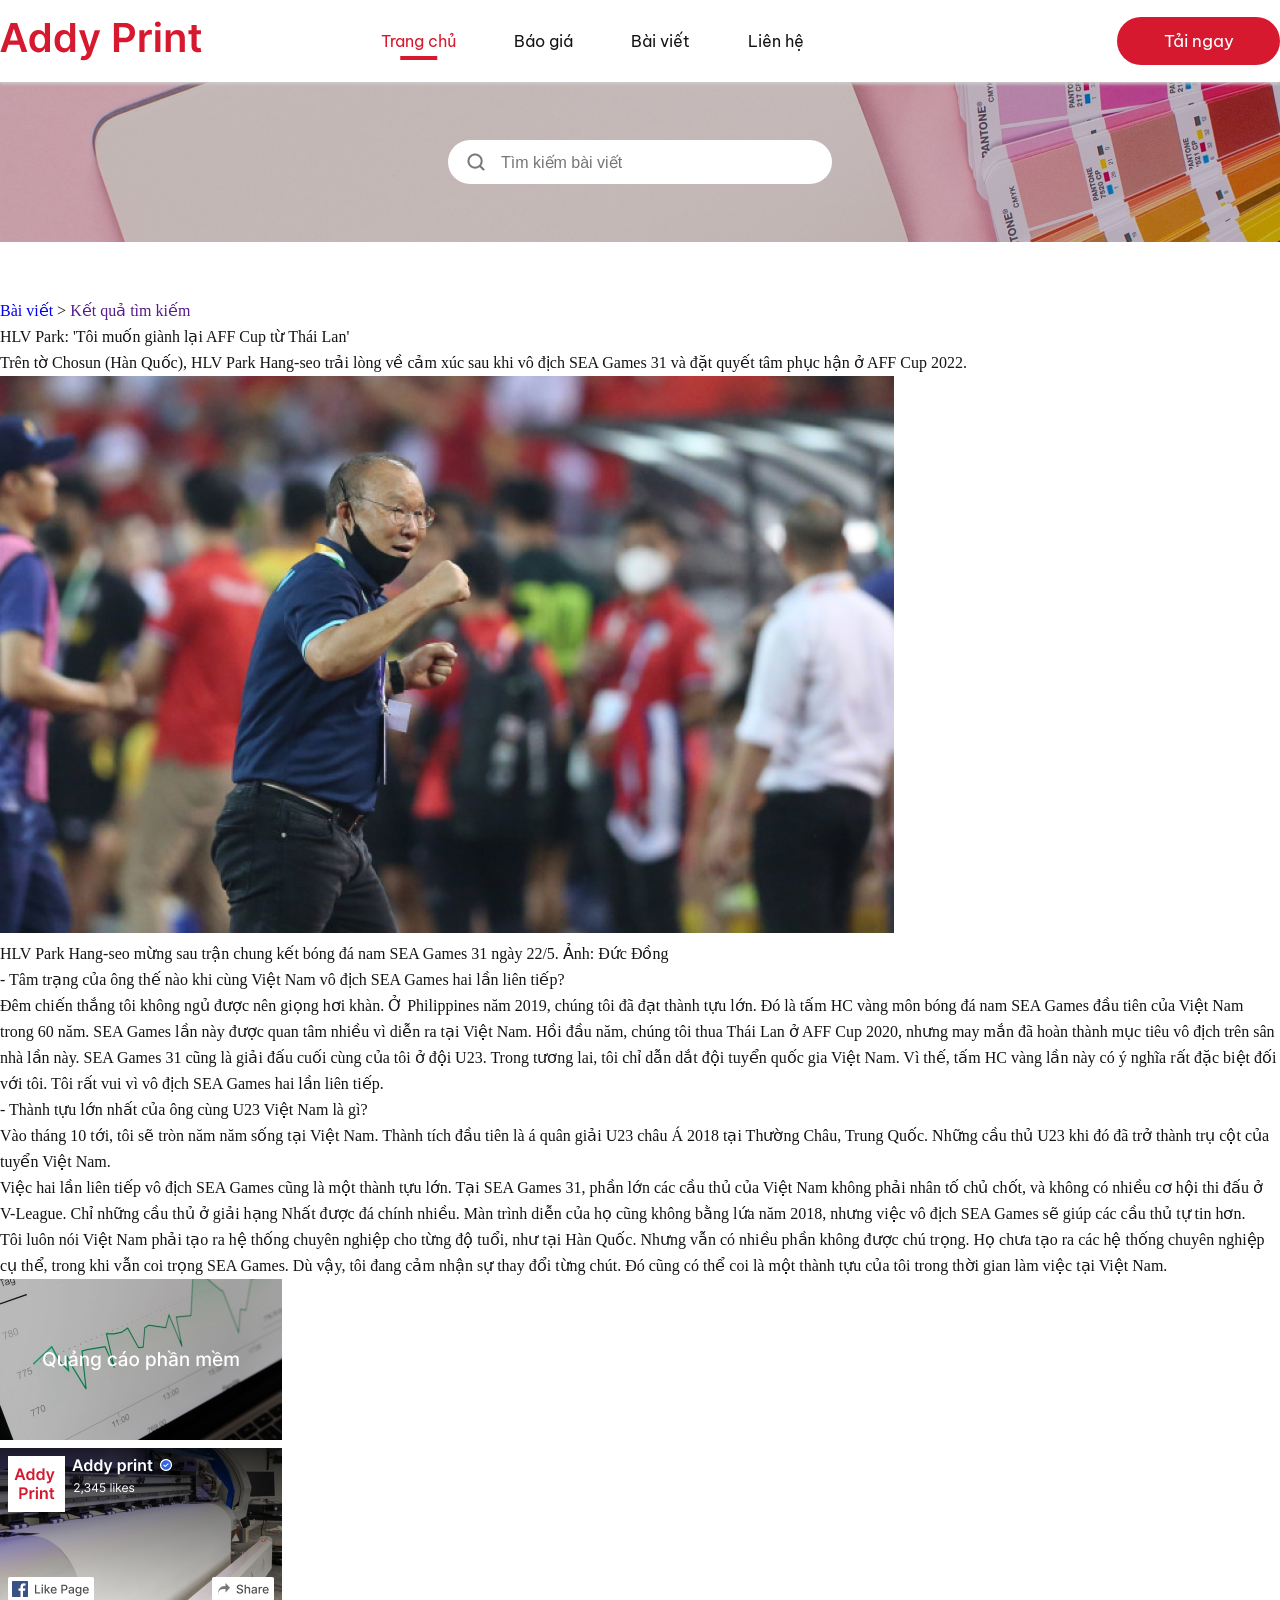
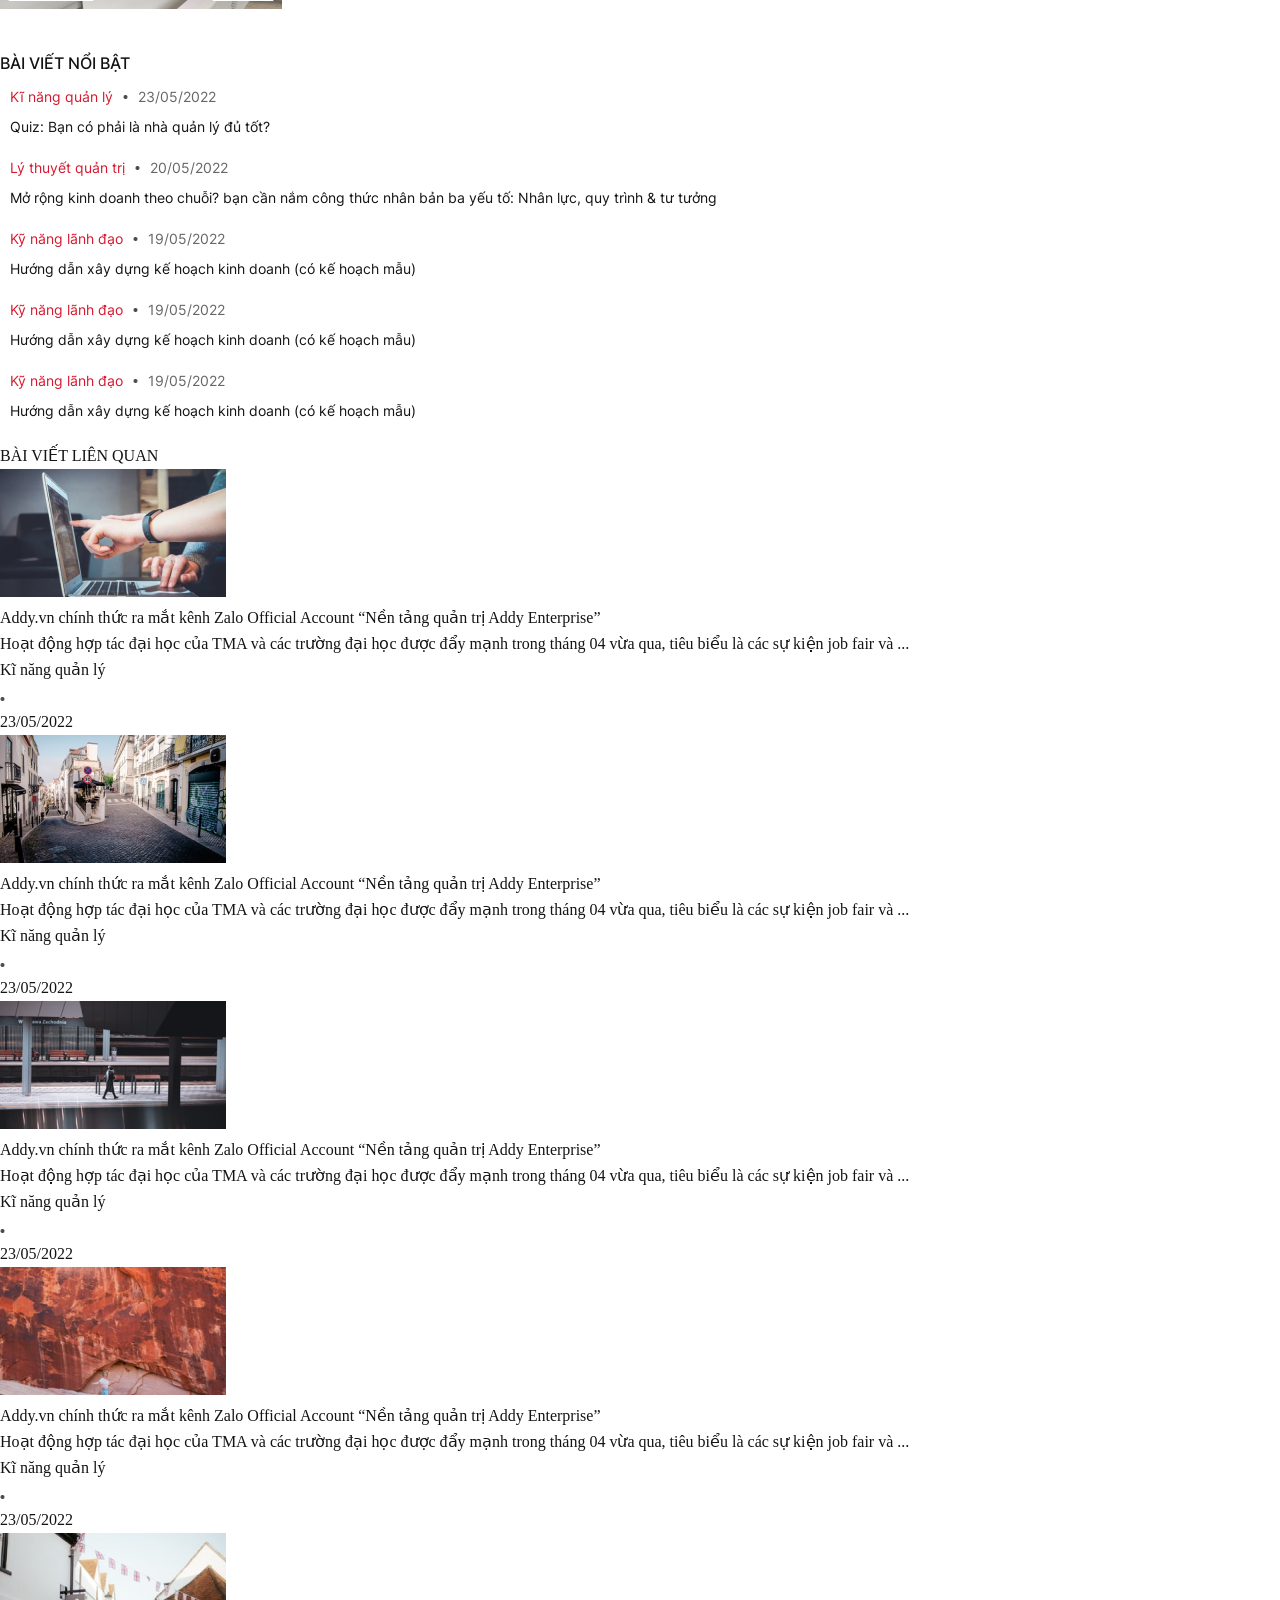
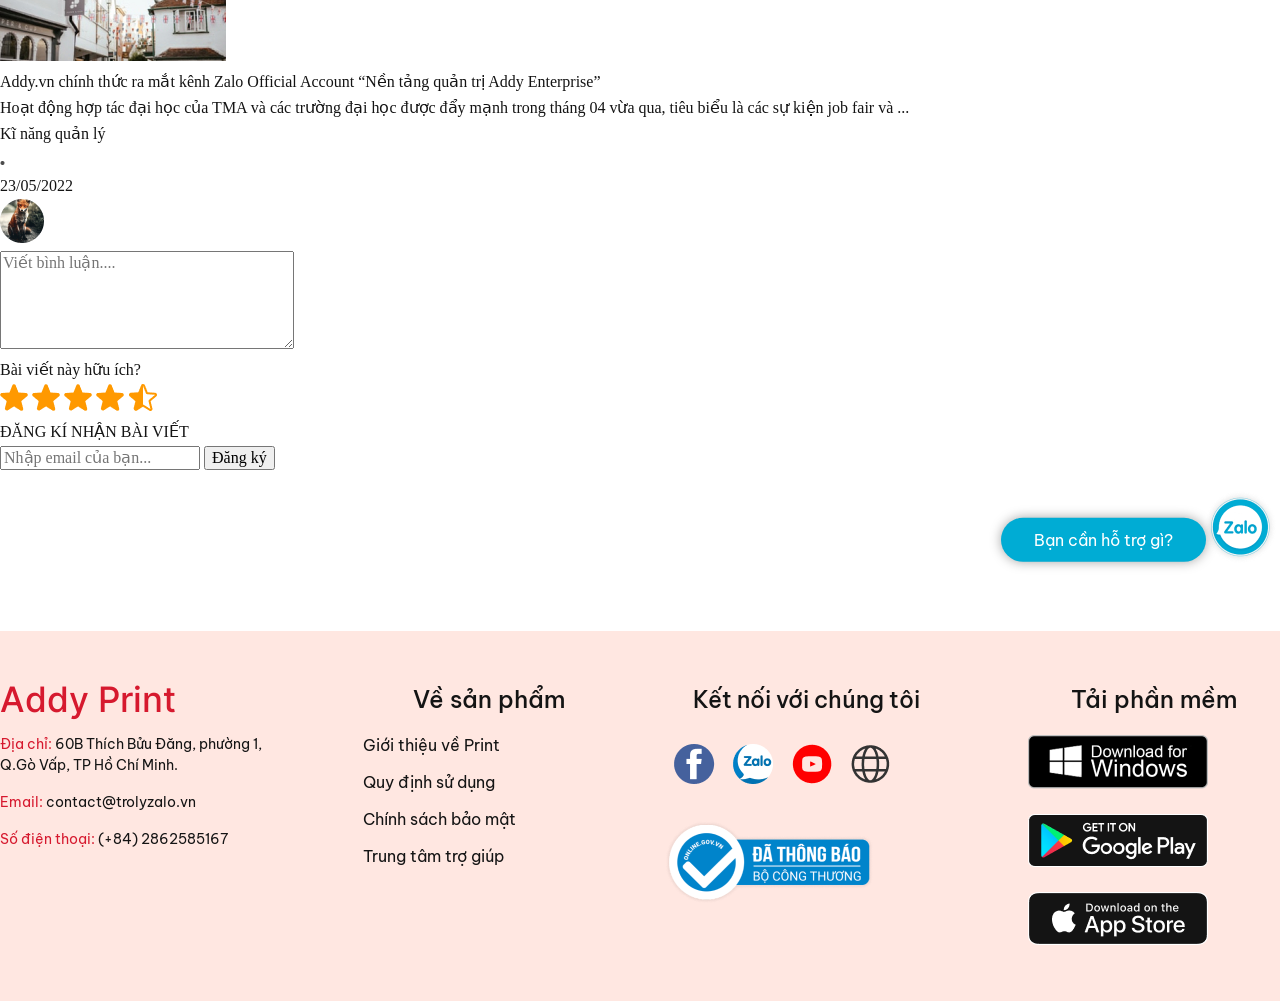
==== commit 5bfe8392: "update class container, btn" ====
--- a/blog-detail.html
+++ b/blog-detail.html
@@ -29,7 +29,7 @@
   <body class="contactpage">
     <!-- HEADER -->
     <header>
-      <div class="container --container__header">
+      <div class="container__vuejs --container__header">
         <div class="main__header home">
           <div class="main__header-logo">
             <a href="./index.html">
@@ -85,7 +85,7 @@
         </div>
       </section>
       <section class="blog-detail__content">
-        <div class="container">
+        <div class="container__vuejs">
           <div class="btn-back">
             <a class="back-to-blogs" href="./blog.html">Bài viết</a>
             <span> > </span>
@@ -369,7 +369,7 @@
             </div>
           </div>
           <div class="input__signup">
-            <div class="container --container__blog-detail">
+            <div class="container__vuejs --container__blog-detail">
               <div class="input__signup-content">
                 <h2>ĐĂNG KÍ NHẬN BÀI VIẾT</h2>
                 <div class="input">
@@ -393,7 +393,7 @@
 
     <!-- FOOTER -->
     <footer>
-      <div class="container --container__footer">
+      <div class="container__vuejs --container__footer">
         <div class="wrapper__gird">
           <div class="wrapper__gird-item --nthchild1">
             <div class="title">
@@ -440,7 +440,7 @@
               <h3>Tải phần mềm</h3>
             </div>
             <div class="btn__download">
-              <div class="btn__download-chplay btn">
+              <div class="btn__download-chplay btn__vuejs">
                 <a href="#">
                   <img
                     src="./img/windown-footer.png"
@@ -448,7 +448,7 @@
                   />
                 </a>
               </div>
-              <div class="btn__download-chplay btn">
+              <div class="btn__download-chplay btn__vuejs">
                 <a href="#">
                   <img
                     src="./img/chplay-footer.png"
@@ -456,7 +456,7 @@
                   />
                 </a>
               </div>
-              <div class="btn__download-appstore btn">
+              <div class="btn__download-appstore btn__vuejs">
                 <a href="#">
                   <img
                     src="./img/appstore-footer.png"
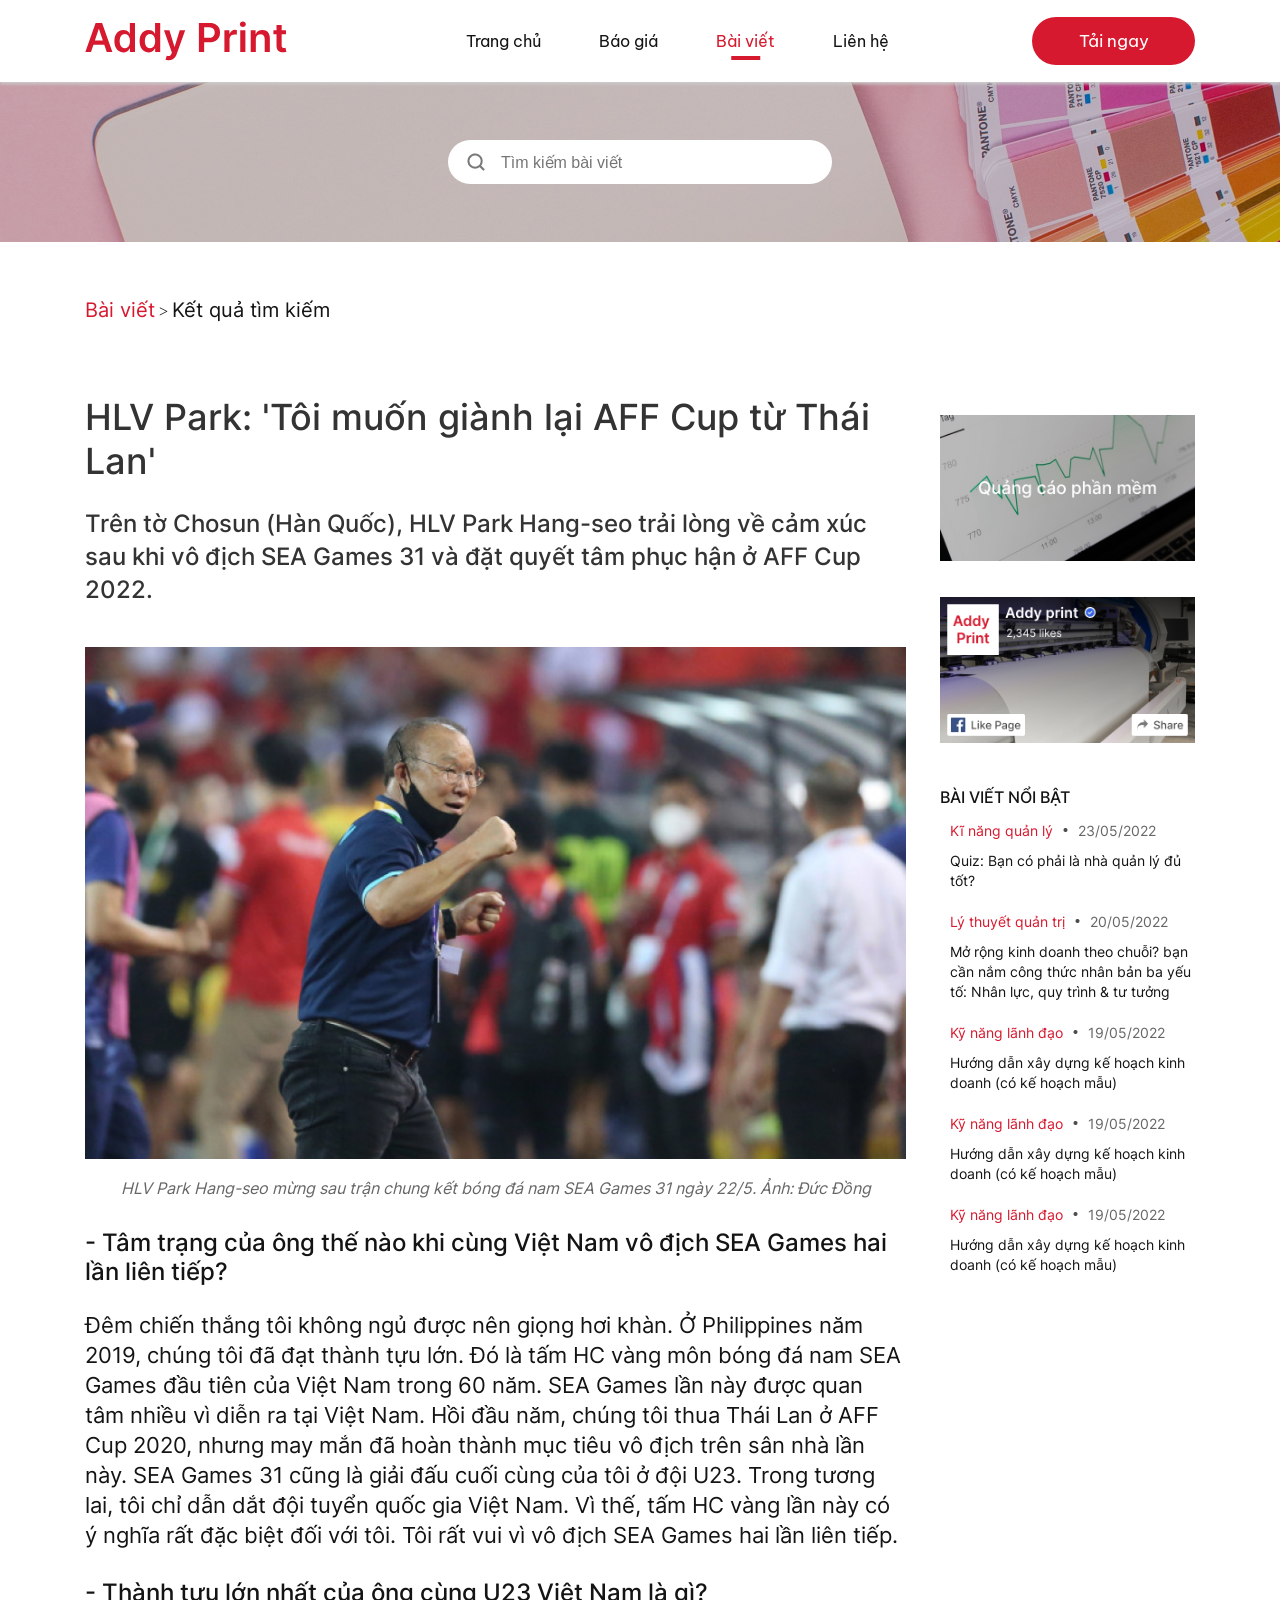
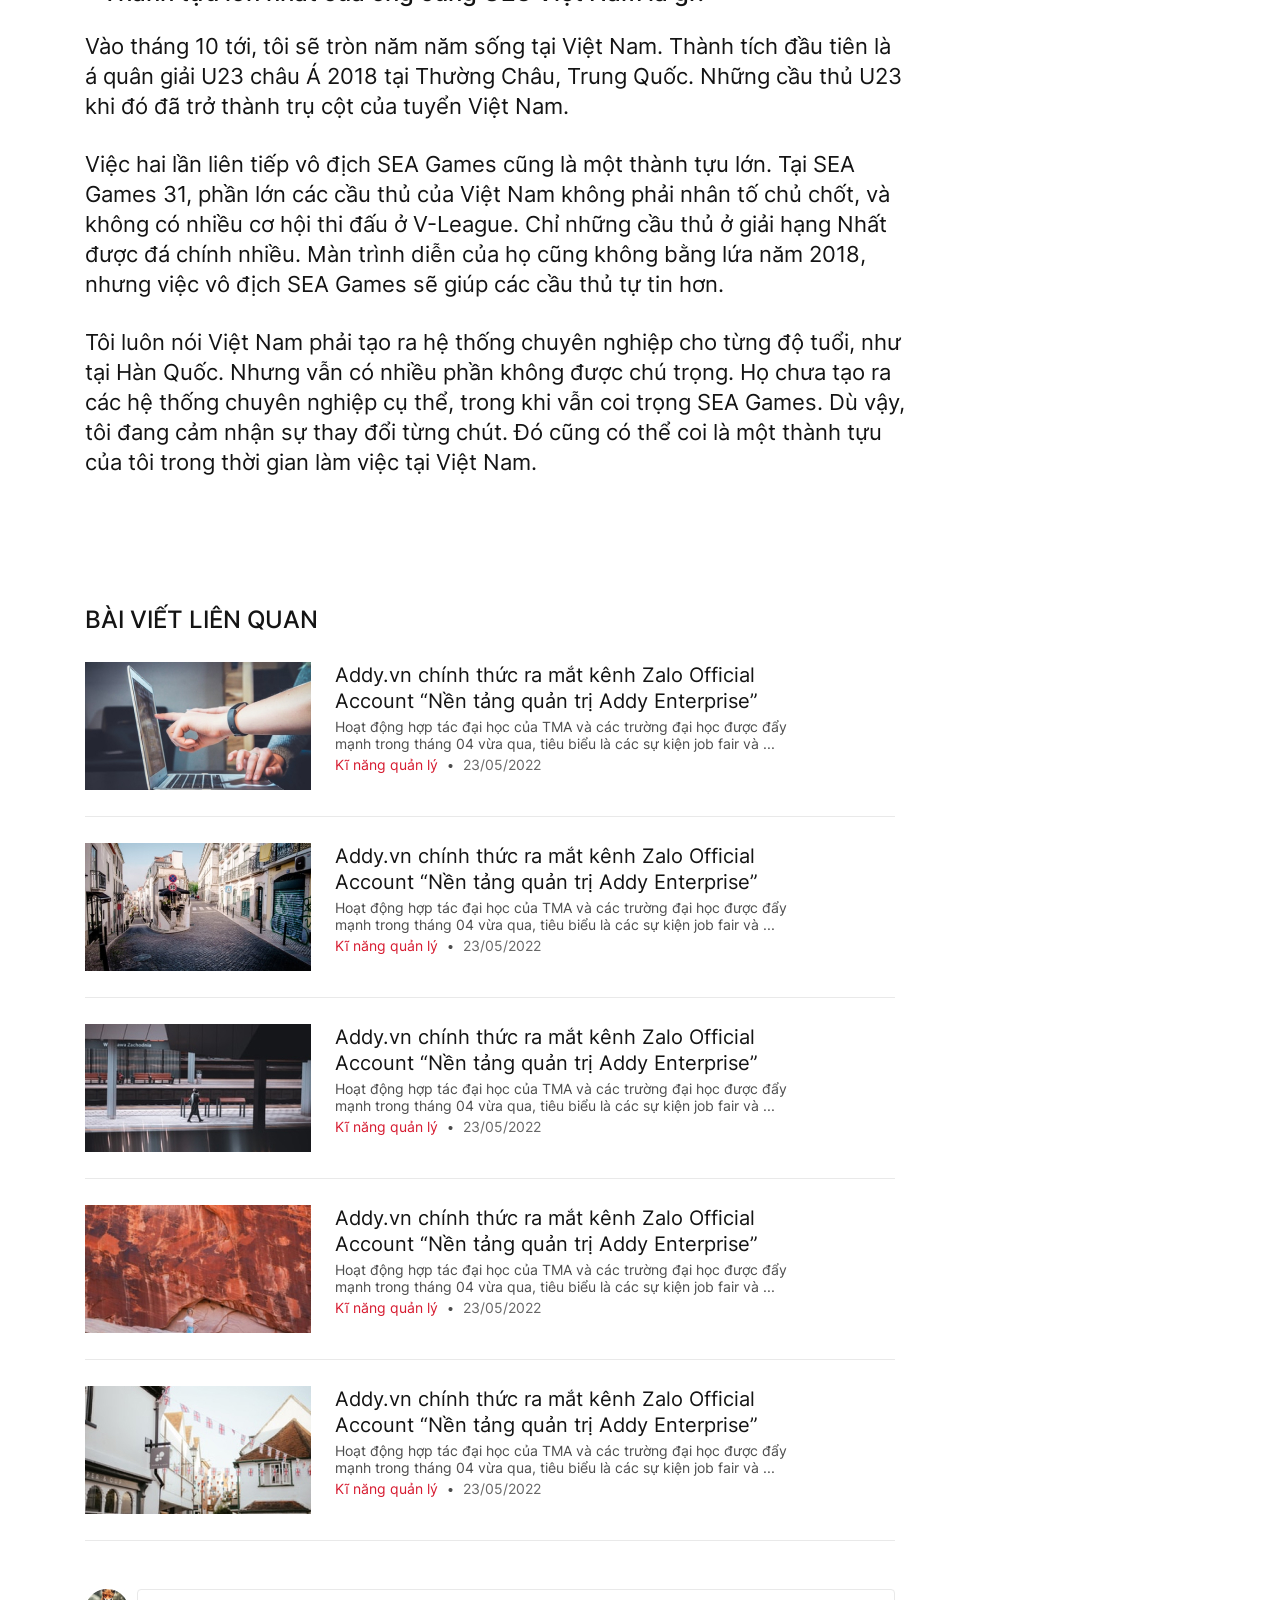
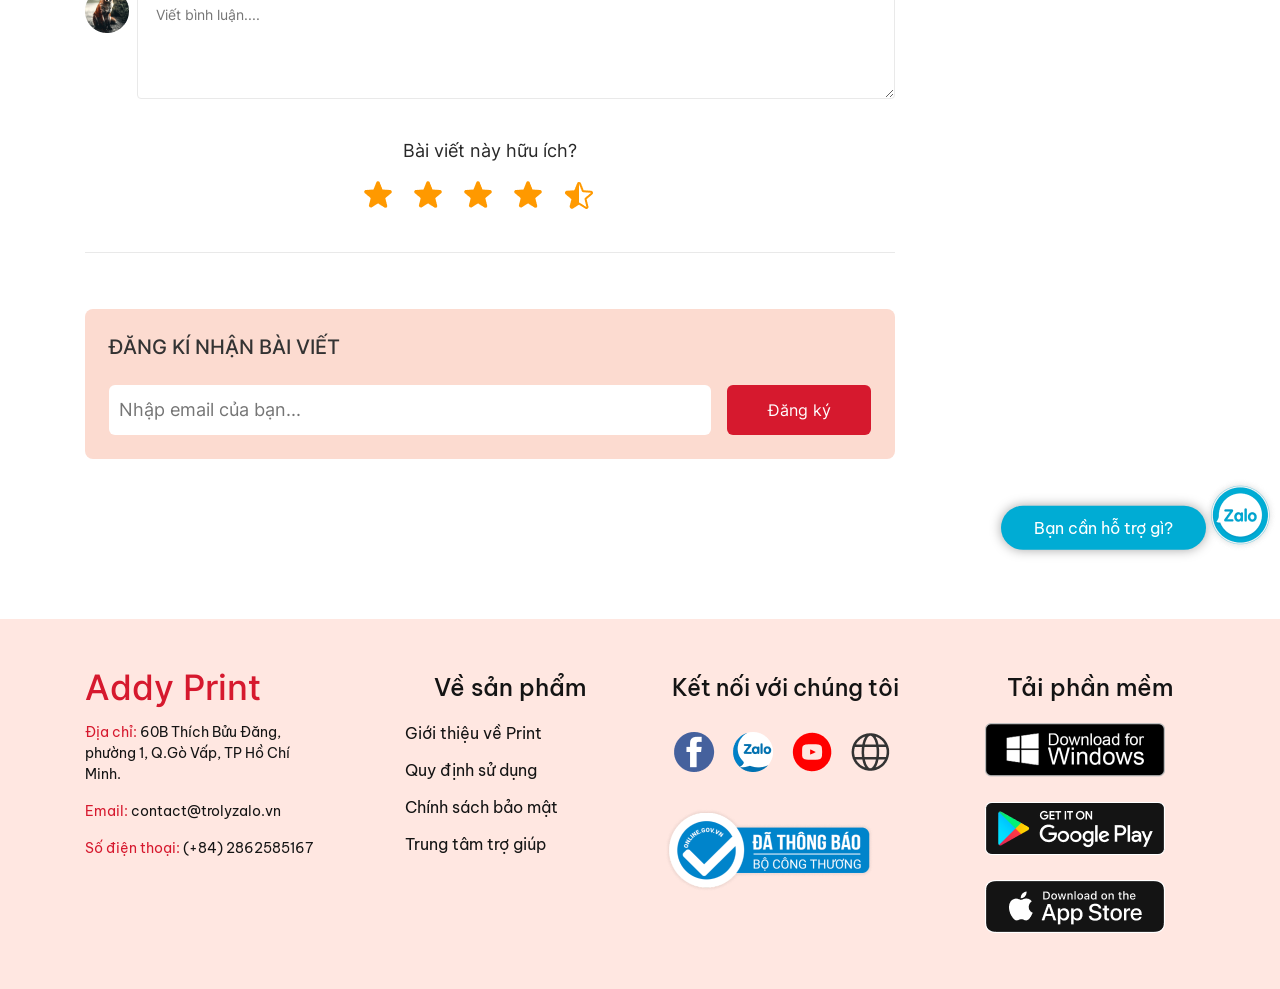
==== commit 61312393: "update libs bootsrap4, class container" ====
--- a/blog-detail.html
+++ b/blog-detail.html
@@ -22,6 +22,12 @@
     <meta property="og:image" content="" />
 
     <link rel="stylesheet" href="./fonts/fontawesome/css/all.css" />
+    <link
+      rel="stylesheet"
+      href="https://cdn.jsdelivr.net/npm/bootstrap@4.0.0/dist/css/bootstrap.min.css"
+      integrity="sha384-Gn5384xqQ1aoWXA+058RXPxPg6fy4IWvTNh0E263XmFcJlSAwiGgFAW/dAiS6JXm"
+      crossorigin="anonymous"
+    />
     <link rel="stylesheet" href="dest/style.min.css" />
     <link rel="stylesheet" href="dest/fonts.css" />
   </head>
@@ -29,7 +35,7 @@
   <body class="contactpage">
     <!-- HEADER -->
     <header>
-      <div class="container__vuejs --container__header">
+      <div class="container --container__header">
         <div class="main__header home">
           <div class="main__header-logo">
             <a href="./index.html">
@@ -48,11 +54,15 @@
             </a>
           </div>
           <div class="main__header-nav">
-            <ul>
-              <li><a class="active" href="./index.html">Trang chủ</a></li>
-              <li><p href="#price">Báo giá</p></li>
-              <li><a href="./blog.html">Bài viết</a></li>
-              <li><p href="#contact">Liên hệ</p></li>
+            <ul class="list__option-vuejs">
+              <li class="option-vuejs">
+                <a href="./index.html">Trang chủ</a>
+              </li>
+              <li class="option-vuejs"><a href="#price">Báo giá</a></li>
+              <li class="option-vuejs">
+                <a class="active" href="./blog.html">Bài viết</a>
+              </li>
+              <li class="option-vuejs"><a href="#contact">Liên hệ</a></li>
             </ul>
           </div>
           <div class="main__header-nav-mobile">
@@ -60,11 +70,17 @@
               <span></span>
             </div>
             <div class="show__nav-menu">
-              <ul class="menu-mobile__list">
-                <li><a href="./index.html">Trang chủ</a></li>
-                <li class="option"><p href="#price">Báo giá</p></li>
-                <li><a href="./blog.html">Bài viết</a></li>
-                <li class="option"><p href="#contact">Liên hệ</p></li>
+              <ul class="menu-mobile__list list__option-vuejs">
+                <li class="option-vuejs">
+                  <a href="./index.html">Trang chủ</a>
+                </li>
+                <li class="option option-vuejs">
+                  <a href="#price">Báo giá</a>
+                </li>
+                <li class="option-vuejs"><a href="./blog.html">Bài viết</a></li>
+                <li class="option option-vuejs">
+                  <a href="#contact">Liên hệ</a>
+                </li>
               </ul>
             </div>
           </div>
@@ -85,7 +101,7 @@
         </div>
       </section>
       <section class="blog-detail__content">
-        <div class="container__vuejs">
+        <div class="container">
           <div class="btn-back">
             <a class="back-to-blogs" href="./blog.html">Bài viết</a>
             <span> > </span>
@@ -369,7 +385,7 @@
             </div>
           </div>
           <div class="input__signup">
-            <div class="container__vuejs --container__blog-detail">
+            <div class="container --container__blog-detail">
               <div class="input__signup-content">
                 <h2>ĐĂNG KÍ NHẬN BÀI VIẾT</h2>
                 <div class="input">
@@ -393,7 +409,7 @@
 
     <!-- FOOTER -->
     <footer>
-      <div class="container__vuejs --container__footer">
+      <div class="container --container__footer">
         <div class="wrapper__gird">
           <div class="wrapper__gird-item --nthchild1">
             <div class="title">
@@ -473,6 +489,21 @@
       </div>
     </footer>
 
+    <script
+      src="https://code.jquery.com/jquery-3.2.1.slim.min.js"
+      integrity="sha384-KJ3o2DKtIkvYIK3UENzmM7KCkRr/rE9/Qpg6aAZGJwFDMVNA/GpGFF93hXpG5KkN"
+      crossorigin="anonymous"
+    ></script>
+    <script
+      src="https://cdn.jsdelivr.net/npm/popper.js@1.12.9/dist/umd/popper.min.js"
+      integrity="sha384-ApNbgh9B+Y1QKtv3Rn7W3mgPxhU9K/ScQsAP7hUibX39j7fakFPskvXusvfa0b4Q"
+      crossorigin="anonymous"
+    ></script>
+    <script
+      src="https://cdn.jsdelivr.net/npm/bootstrap@4.0.0/dist/js/bootstrap.min.js"
+      integrity="sha384-JZR6Spejh4U02d8jOt6vLEHfe/JQGiRRSQQxSfFWpi1MquVdAyjUar5+76PVCmYl"
+      crossorigin="anonymous"
+    ></script>
     <script type="text/javascript" src="dest/jsmain.min.js"></script>
     <script type="text/javascript" src="dest/blogdetail.js"></script>
   </body>
--- a/dest/style.min.css
+++ b/dest/style.min.css
@@ -1,2 +1,2 @@
-html,body,div,span,applet,object,iframe,h1,h2,h3,h4,h5,h6,p,blockquote,pre,a,abbr,acronym,address,big,cite,code,del,dfn,em,img,ins,kbd,q,s,samp,small,strike,strong,sub,sup,tt,var,b,u,i,center,dl,dt,dd,ol,ul,li,fieldset,form,label,legend,table,caption,tbody,tfoot,thead,tr,th,td,article,aside,canvas,details,embed,figure,figcaption,footer,header,hgroup,menu,nav,output,ruby,section,summary,time,mark,audio,video{margin:0;padding:0;border:0;font-size:100%;font:inherit;vertical-align:baseline}article,aside,details,figcaption,figure,footer,header,hgroup,menu,nav,section{display:block}body{line-height:1}ol,ul{list-style:none}blockquote,q{quotes:none}blockquote:before,blockquote:after,q:before,q:after{content:"";content:none}table{border-collapse:collapse;border-spacing:0}*::before,*::after{box-sizing:inherit}/*! normalize.css v8.0.1 | MIT License | github.com/necolas/normalize.css */html{line-height:1.15;-webkit-text-size-adjust:100%}hr{box-sizing:content-box;height:0;overflow:visible}pre{font-family:monospace, monospace;font-size:1em}a{background-color:transparent}abbr[title]{border-bottom:none;text-decoration:underline;text-decoration:underline dotted}b,strong{font-weight:bolder}code,kbd,samp{font-family:monospace, monospace;font-size:1em}small{font-size:80%}sub,sup{font-size:75%;line-height:0;position:relative;vertical-align:baseline}sub{bottom:-0.25em}sup{top:-0.5em}img{border-style:none}button,input,optgroup,select,textarea{font-family:inherit;font-size:100%;line-height:1.15;margin:0}button,input{overflow:visible}button,select{text-transform:none}button,[type="button"],[type="reset"],[type="submit"]{-webkit-appearance:button}button::-moz-focus-inner,[type="button"]::-moz-focus-inner,[type="reset"]::-moz-focus-inner,[type="submit"]::-moz-focus-inner{border-style:none;padding:0}button:-moz-focusring,[type="button"]:-moz-focusring,[type="reset"]:-moz-focusring,[type="submit"]:-moz-focusring{outline:1px dotted ButtonText}fieldset{padding:0.35em 0.75em 0.625em}legend{box-sizing:border-box;color:inherit;display:table;max-width:100%;padding:0;white-space:normal}progress{vertical-align:baseline}textarea{overflow:auto}[type="checkbox"],[type="radio"]{box-sizing:border-box;padding:0}[type="number"]::-webkit-inner-spin-button,[type="number"]::-webkit-outer-spin-button{height:auto}[type="search"]{-webkit-appearance:textfield;outline-offset:-2px}[type="search"]::-webkit-search-decoration{-webkit-appearance:none}::-webkit-file-upload-button{-webkit-appearance:button;font:inherit}details{display:block}summary{display:list-item}template{display:none}[hidden]{display:none}:root{--h1-fs: 7.2rem;--h1-lh: 8rem;--h2-fs: 5.2rem;--h2-lh: 6rem;--h3-fs: 3.2rem;--h3-lh: 4.2rem;--h4-fs: 2.4rem;--h4-lh: 3.2rem;--h5-fs: 2rem;--h5-lh: 3rem;--body16-fs: 1.6rem;--body16-lh: 2.6rem;--body14-fs: 1.4rem;--body14-lh: 2.2rem;--gap: 30px;--height-header: 82px;--height-header-mobile: 60px;--height-button: 56px;--ptop: 150px;--pd-section: 120px}@media (max-width: 767px){:root{--h1-fs: 3.6rem;--h1-lh: 4.2rem;--h2-fs: 2.8rem;--h2-lh: 3.8rem;--h3-fs: 2.2rem;--h3-lh: 3rem;--h4-fs: 2rem;--h4-lh: 3.2rem;--gap: 20px;--height-header: 70px;--pd-section: 50px;--ptop: 120px}}@-ms-viewport{width:device-width}*{-webkit-font-smoothing:antialiased;-moz-osx-font-smoothing:grayscale;-webkit-font-smoothing:antialiased;-moz-osx-font-smoothing:grayscale;text-rendering:optimizeLegibility;box-sizing:border-box}html{font-size:62.5%}body{width:100%;max-width:100%;margin:auto;font-size:var(--body16-fs);font-family:ir;line-height:var(--body16-lh);color:#141414;text-transform:none;background:#fff;position:relative}body .container-fluid{width:100%;padding-right:var(--gap);padding-left:var(--gap);margin-right:auto;margin-left:auto}@media screen and (max-width: 767px){body .container-fluid{padding-right:calc(var(--gap) / 2);padding-left:calc(var(--gap) / 2)}}body .container{max-width:1230px;width:100%;padding-right:calc(var(--gap) / 2);padding-left:calc(var(--gap) / 2);margin-right:auto;margin-left:auto}@media (min-width: 576px){body .container{max-width:540px}}@media (min-width: 768px){body .container{max-width:720px}}@media (min-width: 992px){body .container{max-width:960px}}@media (min-width: 1200px){body .container{max-width:1230px}}body .mainwrapper{width:100%;margin:auto;opacity:1;pointer-events:auto}img{max-width:100%;height:auto;-webkit-user-select:none;-khtml-user-select:none;-moz-user-select:none;-o-user-select:none;user-select:none}img.--center{margin:0 auto;display:block}a{text-decoration:none}.--white-cl{color:#fff}.--black-cl{color:#141414}.--blue-cl{color:#00afab}article h1,article h2,article h3,article h4,article h5,article h6{display:block}article h1{font-size:var(--h1-fs);line-height:var(--h1-lh);margin:0 0 0.67rem 0}article h2{font-size:var(--h2-fs);line-height:var(--h2-lh);margin:0 0 0.75rem 0}article h3{font-size:var(--h3-fs);line-height:var(--h3-lh);margin:0 0 0.83rem 0}article h4{font-size:var(--h4-fs);line-height:var(--h4-lh);margin:0 0 1.12rem 0}article h5{font-size:var(--h5-fs);line-height:var(--h5-lh);margin:0 0 1.5rem 0}article h6{font-size:0.67rem;margin:0 0 1.67rem 0}article p{margin:0 0 1.12rem 0}article ol,article ul{list-style:initial;padding-left:18px}article img{display:inline-block;height:auto;overflow:hidden;border-radius:10px;margin:25px auto}article .video{width:100%;height:0;padding-bottom:56.25%;position:relative;margin:25px auto}article .video iframe,article .video video{position:absolute;width:100%;height:100%;top:0;left:0}@media screen and (max-width: 767px){article img{margin:20px auto}}.heading{font-family:ib}.heading.--h1{font-size:var(--h1-fs);line-height:var(--h1-lh)}.heading.--h2{font-size:var(--h2-fs);line-height:var(--h2-lh)}.icon__zalo-fixed{margin-top:-143px;position:absolute;right:0}.icon__zalo-fixed i{display:block}.icon__zalo-fixed .text{width:205px;height:44px;background-color:#00acd4;border-radius:32px;position:absolute;right:74px;top:50%;transform:translateY(-30%);-webkit-box-shadow:0px 0px 12px 0px #0000005c;box-shadow:0px 0px 12px 0px #0000005c;display:flex}.icon__zalo-fixed .text p{color:#ffffff;margin:auto;font-family:"beRegular400"}.search{height:160px;overflow:hidden;margin-top:var(--height-header);position:relative}.search>img{float:right;height:100%;width:100%;object-fit:cover}.search .search__input{position:absolute;top:50%;left:50%;transform:translate(-50%, -50%);width:384px;height:44px;border-radius:32px;display:flex;background-color:#ffffff}.search .search__input i{display:flex;padding-left:18px}.search .search__input i img{margin:auto}.search .search__input input{padding-left:15px;border:none;outline:none;width:80%;font-family:Arial, "InterRegular400";font-size:16px;line-height:19px}.featured__posts{margin-top:37px}.featured__posts h2{font-family:"InterMedium500";font-size:16px;line-height:19px;color:#141414;text-transform:uppercase;margin-bottom:15px}.featured__posts .featured__posts-detail{padding-left:10px}.featured__posts .featured__posts-detail .title__post{display:flex;margin-bottom:12px}.featured__posts .featured__posts-detail .title__post>p{font-family:"InterRegular400";font-size:14px;line-height:17px;color:#d6192e}.featured__posts .featured__posts-detail .title__post i{display:flex;margin:0 10px}.featured__posts .featured__posts-detail .title__post i img{margin:auto}.featured__posts .featured__posts-detail .title__post span{font-family:"InterRegular400";font-size:14px;line-height:17px;color:#666666}.featured__posts .featured__posts-detail .text{margin-bottom:22px}.featured__posts .featured__posts-detail .text p{font-family:"InterRegular400";font-size:14px;line-height:20px;color:#141414}.input__signup{margin-bottom:160px}.input__signup .container .input__signup-content{background-color:#fcdbd0;border-radius:8px;padding:24px}.input__signup .container .input__signup-content h2{font-family:"InterMedium500";font-size:20px;line-height:28px;color:#333333;margin-bottom:24px}.input__signup .container .input__signup-content .input{display:flex}.input__signup .container .input__signup-content .input .input-signup{border:none;outline:none;border-radius:6px;font-family:"InterRegular400";font-size:18px;line-height:22px;color:#848484;height:50px;flex:1;margin-right:16px;padding-left:10px}.input__signup .container .input__signup-content .input .btn-signup{background-color:#d6192e;width:144px;height:50px;border-radius:6px;border:none;outline:none;color:#ffffff;font-family:"InterRegular400";font-size:18px;line-height:22px;display:flex;justify-content:center}.dot{overflow:hidden;width:50px !important;height:8px !important;border-radius:11px !important;background-color:#e9e9e9 !important;opacity:1 !important;margin:0 5px !important}.dot.is-selected{background-color:#d6192e !important}.flickity-page-dots{bottom:0}.flickity-viewport{overflow:initial}.col-1,.col-2,.col-3,.col-4,.col-5,.col-6,.col-7,.col-8,.col-9,.col-10,.col-11,.col-12,.col,.col-auto,.col-sm-1,.col-sm-2,.col-sm-3,.col-sm-4,.col-sm-5,.col-sm-6,.col-sm-7,.col-sm-8,.col-sm-9,.col-sm-10,.col-sm-11,.col-sm-12,.col-sm,.col-sm-auto,.col-md-1,.col-md-2,.col-md-3,.col-md-4,.col-md-5,.col-md-6,.col-md-7,.col-md-8,.col-md-9,.col-md-10,.col-md-11,.col-md-12,.col-md,.col-md-auto,.col-lg-1,.col-lg-2,.col-lg-3,.col-lg-4,.col-lg-5,.col-lg-6,.col-lg-7,.col-lg-8,.col-lg-9,.col-lg-10,.col-lg-11,.col-lg-12,.col-lg,.col-lg-auto,.col-xl-1,.col-xl-2,.col-xl-3,.col-xl-4,.col-xl-5,.col-xl-6,.col-xl-7,.col-xl-8,.col-xl-9,.col-xl-10,.col-xl-11,.col-xl-12,.col-xl,.col-xl-auto{position:relative;width:100%;min-height:1px;padding-right:15px;padding-left:15px}.row{display:-webkit-box;display:-ms-flexbox;display:flex;-ms-flex-wrap:wrap;flex-wrap:wrap;margin-right:-15px;margin-left:-15px}.col{-ms-flex-preferred-size:0;flex-basis:0;-webkit-box-flex:1;-ms-flex-positive:1;flex-grow:1;max-width:100%}.no-gutters{margin-right:0;margin-left:0}.no-gap>.col,.no-gap>[class*="col-"]{padding-right:0;padding-left:0}.col-auto{-webkit-box-flex:0;-ms-flex:0 0 auto;flex:0 0 auto;width:auto;max-width:none}.col-1{-webkit-box-flex:0;-ms-flex:0 0 8.333333%;flex:0 0 8.333333%;max-width:8.333333%}.col-2{-webkit-box-flex:0;-ms-flex:0 0 16.666667%;flex:0 0 16.666667%;max-width:16.666667%}.col-3{-webkit-box-flex:0;-ms-flex:0 0 25%;flex:0 0 25%;max-width:25%}.col-4{-webkit-box-flex:0;-ms-flex:0 0 33.333333%;flex:0 0 33.333333%;max-width:33.333333%}.col-5{-webkit-box-flex:0;-ms-flex:0 0 41.666667%;flex:0 0 41.666667%;max-width:41.666667%}.col-6{-webkit-box-flex:0;-ms-flex:0 0 50%;flex:0 0 50%;max-width:50%}.col-7{-webkit-box-flex:0;-ms-flex:0 0 58.333333%;flex:0 0 58.333333%;max-width:58.333333%}.col-8{-webkit-box-flex:0;-ms-flex:0 0 66.666667%;flex:0 0 66.666667%;max-width:66.666667%}.col-9{-webkit-box-flex:0;-ms-flex:0 0 75%;flex:0 0 75%;max-width:75%}.col-10{-webkit-box-flex:0;-ms-flex:0 0 83.333333%;flex:0 0 83.333333%;max-width:83.333333%}.col-11{-webkit-box-flex:0;-ms-flex:0 0 91.666667%;flex:0 0 91.666667%;max-width:91.666667%}.col-12{-webkit-box-flex:0;-ms-flex:0 0 100%;flex:0 0 100%;max-width:100%}.order-first{-webkit-box-ordinal-group:0;-ms-flex-order:-1;order:-1}.order-last{-webkit-box-ordinal-group:14;-ms-flex-order:13;order:13}.order-0{-webkit-box-ordinal-group:1;-ms-flex-order:0;order:0}.order-1{-webkit-box-ordinal-group:2;-ms-flex-order:1;order:1}.order-2{-webkit-box-ordinal-group:3;-ms-flex-order:2;order:2}.order-3{-webkit-box-ordinal-group:4;-ms-flex-order:3;order:3}.order-4{-webkit-box-ordinal-group:5;-ms-flex-order:4;order:4}.order-5{-webkit-box-ordinal-group:6;-ms-flex-order:5;order:5}.order-6{-webkit-box-ordinal-group:7;-ms-flex-order:6;order:6}.order-7{-webkit-box-ordinal-group:8;-ms-flex-order:7;order:7}.order-8{-webkit-box-ordinal-group:9;-ms-flex-order:8;order:8}.order-9{-webkit-box-ordinal-group:10;-ms-flex-order:9;order:9}.order-10{-webkit-box-ordinal-group:11;-ms-flex-order:10;order:10}.order-11{-webkit-box-ordinal-group:12;-ms-flex-order:11;order:11}.order-12{-webkit-box-ordinal-group:13;-ms-flex-order:12;order:12}.offset-1{margin-left:8.333333%}.offset-2{margin-left:16.666667%}.offset-3{margin-left:25%}.offset-4{margin-left:33.333333%}.offset-5{margin-left:41.666667%}.offset-6{margin-left:50%}.offset-7{margin-left:58.333333%}.offset-8{margin-left:66.666667%}.offset-9{margin-left:75%}.offset-10{margin-left:83.333333%}.offset-11{margin-left:91.666667%}@media (min-width: 576px){.col-sm{-ms-flex-preferred-size:0;flex-basis:0;-webkit-box-flex:1;-ms-flex-positive:1;flex-grow:1;max-width:100%}.col-sm-auto{-webkit-box-flex:0;-ms-flex:0 0 auto;flex:0 0 auto;width:auto;max-width:none}.col-sm-1{-webkit-box-flex:0;-ms-flex:0 0 8.333333%;flex:0 0 8.333333%;max-width:8.333333%}.col-sm-2{-webkit-box-flex:0;-ms-flex:0 0 16.666667%;flex:0 0 16.666667%;max-width:16.666667%}.col-sm-3{-webkit-box-flex:0;-ms-flex:0 0 25%;flex:0 0 25%;max-width:25%}.col-sm-4{-webkit-box-flex:0;-ms-flex:0 0 33.333333%;flex:0 0 33.333333%;max-width:33.333333%}.col-sm-5{-webkit-box-flex:0;-ms-flex:0 0 41.666667%;flex:0 0 41.666667%;max-width:41.666667%}.col-sm-6{-webkit-box-flex:0;-ms-flex:0 0 50%;flex:0 0 50%;max-width:50%}.col-sm-7{-webkit-box-flex:0;-ms-flex:0 0 58.333333%;flex:0 0 58.333333%;max-width:58.333333%}.col-sm-8{-webkit-box-flex:0;-ms-flex:0 0 66.666667%;flex:0 0 66.666667%;max-width:66.666667%}.col-sm-9{-webkit-box-flex:0;-ms-flex:0 0 75%;flex:0 0 75%;max-width:75%}.col-sm-10{-webkit-box-flex:0;-ms-flex:0 0 83.333333%;flex:0 0 83.333333%;max-width:83.333333%}.col-sm-11{-webkit-box-flex:0;-ms-flex:0 0 91.666667%;flex:0 0 91.666667%;max-width:91.666667%}.col-sm-12{-webkit-box-flex:0;-ms-flex:0 0 100%;flex:0 0 100%;max-width:100%}.order-sm-first{-webkit-box-ordinal-group:0;-ms-flex-order:-1;order:-1}.order-sm-last{-webkit-box-ordinal-group:14;-ms-flex-order:13;order:13}.order-sm-0{-webkit-box-ordinal-group:1;-ms-flex-order:0;order:0}.order-sm-1{-webkit-box-ordinal-group:2;-ms-flex-order:1;order:1}.order-sm-2{-webkit-box-ordinal-group:3;-ms-flex-order:2;order:2}.order-sm-3{-webkit-box-ordinal-group:4;-ms-flex-order:3;order:3}.order-sm-4{-webkit-box-ordinal-group:5;-ms-flex-order:4;order:4}.order-sm-5{-webkit-box-ordinal-group:6;-ms-flex-order:5;order:5}.order-sm-6{-webkit-box-ordinal-group:7;-ms-flex-order:6;order:6}.order-sm-7{-webkit-box-ordinal-group:8;-ms-flex-order:7;order:7}.order-sm-8{-webkit-box-ordinal-group:9;-ms-flex-order:8;order:8}.order-sm-9{-webkit-box-ordinal-group:10;-ms-flex-order:9;order:9}.order-sm-10{-webkit-box-ordinal-group:11;-ms-flex-order:10;order:10}.order-sm-11{-webkit-box-ordinal-group:12;-ms-flex-order:11;order:11}.order-sm-12{-webkit-box-ordinal-group:13;-ms-flex-order:12;order:12}.offset-sm-0{margin-left:0}.offset-sm-1{margin-left:8.333333%}.offset-sm-2{margin-left:16.666667%}.offset-sm-3{margin-left:25%}.offset-sm-4{margin-left:33.333333%}.offset-sm-5{margin-left:41.666667%}.offset-sm-6{margin-left:50%}.offset-sm-7{margin-left:58.333333%}.offset-sm-8{margin-left:66.666667%}.offset-sm-9{margin-left:75%}.offset-sm-10{margin-left:83.333333%}.offset-sm-11{margin-left:91.666667%}}@media (min-width: 768px){.col-md{-ms-flex-preferred-size:0;flex-basis:0;-webkit-box-flex:1;-ms-flex-positive:1;flex-grow:1;max-width:100%}.col-md-auto{-webkit-box-flex:0;-ms-flex:0 0 auto;flex:0 0 auto;width:auto;max-width:none}.col-md-1{-webkit-box-flex:0;-ms-flex:0 0 8.333333%;flex:0 0 8.333333%;max-width:8.333333%}.col-md-2{-webkit-box-flex:0;-ms-flex:0 0 16.666667%;flex:0 0 16.666667%;max-width:16.666667%}.col-md-3{-webkit-box-flex:0;-ms-flex:0 0 25%;flex:0 0 25%;max-width:25%}.col-md-4{-webkit-box-flex:0;-ms-flex:0 0 33.333333%;flex:0 0 33.333333%;max-width:33.333333%}.col-md-5{-webkit-box-flex:0;-ms-flex:0 0 41.666667%;flex:0 0 41.666667%;max-width:41.666667%}.col-md-6{-webkit-box-flex:0;-ms-flex:0 0 50%;flex:0 0 50%;max-width:50%}.col-md-7{-webkit-box-flex:0;-ms-flex:0 0 58.333333%;flex:0 0 58.333333%;max-width:58.333333%}.col-md-8{-webkit-box-flex:0;-ms-flex:0 0 66.666667%;flex:0 0 66.666667%;max-width:66.666667%}.col-md-9{-webkit-box-flex:0;-ms-flex:0 0 75%;flex:0 0 75%;max-width:75%}.col-md-10{-webkit-box-flex:0;-ms-flex:0 0 83.333333%;flex:0 0 83.333333%;max-width:83.333333%}.col-md-11{-webkit-box-flex:0;-ms-flex:0 0 91.666667%;flex:0 0 91.666667%;max-width:91.666667%}.col-md-12{-webkit-box-flex:0;-ms-flex:0 0 100%;flex:0 0 100%;max-width:100%}.order-md-first{-webkit-box-ordinal-group:0;-ms-flex-order:-1;order:-1}.order-md-last{-webkit-box-ordinal-group:14;-ms-flex-order:13;order:13}.order-md-0{-webkit-box-ordinal-group:1;-ms-flex-order:0;order:0}.order-md-1{-webkit-box-ordinal-group:2;-ms-flex-order:1;order:1}.order-md-2{-webkit-box-ordinal-group:3;-ms-flex-order:2;order:2}.order-md-3{-webkit-box-ordinal-group:4;-ms-flex-order:3;order:3}.order-md-4{-webkit-box-ordinal-group:5;-ms-flex-order:4;order:4}.order-md-5{-webkit-box-ordinal-group:6;-ms-flex-order:5;order:5}.order-md-6{-webkit-box-ordinal-group:7;-ms-flex-order:6;order:6}.order-md-7{-webkit-box-ordinal-group:8;-ms-flex-order:7;order:7}.order-md-8{-webkit-box-ordinal-group:9;-ms-flex-order:8;order:8}.order-md-9{-webkit-box-ordinal-group:10;-ms-flex-order:9;order:9}.order-md-10{-webkit-box-ordinal-group:11;-ms-flex-order:10;order:10}.order-md-11{-webkit-box-ordinal-group:12;-ms-flex-order:11;order:11}.order-md-12{-webkit-box-ordinal-group:13;-ms-flex-order:12;order:12}.offset-md-0{margin-left:0}.offset-md-1{margin-left:8.333333%}.offset-md-2{margin-left:16.666667%}.offset-md-3{margin-left:25%}.offset-md-4{margin-left:33.333333%}.offset-md-5{margin-left:41.666667%}.offset-md-6{margin-left:50%}.offset-md-7{margin-left:58.333333%}.offset-md-8{margin-left:66.666667%}.offset-md-9{margin-left:75%}.offset-md-10{margin-left:83.333333%}.offset-md-11{margin-left:91.666667%}}@media (min-width: 992px){.col-lg{-ms-flex-preferred-size:0;flex-basis:0;-webkit-box-flex:1;-ms-flex-positive:1;flex-grow:1;max-width:100%}.col-lg-auto{-webkit-box-flex:0;-ms-flex:0 0 auto;flex:0 0 auto;width:auto;max-width:none}.col-lg-1{-webkit-box-flex:0;-ms-flex:0 0 8.333333%;flex:0 0 8.333333%;max-width:8.333333%}.col-lg-2{-webkit-box-flex:0;-ms-flex:0 0 16.666667%;flex:0 0 16.666667%;max-width:16.666667%}.col-lg-3{-webkit-box-flex:0;-ms-flex:0 0 25%;flex:0 0 25%;max-width:25%}.col-lg-4{-webkit-box-flex:0;-ms-flex:0 0 33.333333%;flex:0 0 33.333333%;max-width:33.333333%}.col-lg-5{-webkit-box-flex:0;-ms-flex:0 0 41.666667%;flex:0 0 41.666667%;max-width:41.666667%}.col-lg-6{-webkit-box-flex:0;-ms-flex:0 0 50%;flex:0 0 50%;max-width:50%}.col-lg-7{-webkit-box-flex:0;-ms-flex:0 0 58.333333%;flex:0 0 58.333333%;max-width:58.333333%}.col-lg-8{-webkit-box-flex:0;-ms-flex:0 0 66.666667%;flex:0 0 66.666667%;max-width:66.666667%}.col-lg-9{-webkit-box-flex:0;-ms-flex:0 0 75%;flex:0 0 75%;max-width:75%}.col-lg-10{-webkit-box-flex:0;-ms-flex:0 0 83.333333%;flex:0 0 83.333333%;max-width:83.333333%}.col-lg-11{-webkit-box-flex:0;-ms-flex:0 0 91.666667%;flex:0 0 91.666667%;max-width:91.666667%}.col-lg-12{-webkit-box-flex:0;-ms-flex:0 0 100%;flex:0 0 100%;max-width:100%}.order-lg-first{-webkit-box-ordinal-group:0;-ms-flex-order:-1;order:-1}.order-lg-last{-webkit-box-ordinal-group:14;-ms-flex-order:13;order:13}.order-lg-0{-webkit-box-ordinal-group:1;-ms-flex-order:0;order:0}.order-lg-1{-webkit-box-ordinal-group:2;-ms-flex-order:1;order:1}.order-lg-2{-webkit-box-ordinal-group:3;-ms-flex-order:2;order:2}.order-lg-3{-webkit-box-ordinal-group:4;-ms-flex-order:3;order:3}.order-lg-4{-webkit-box-ordinal-group:5;-ms-flex-order:4;order:4}.order-lg-5{-webkit-box-ordinal-group:6;-ms-flex-order:5;order:5}.order-lg-6{-webkit-box-ordinal-group:7;-ms-flex-order:6;order:6}.order-lg-7{-webkit-box-ordinal-group:8;-ms-flex-order:7;order:7}.order-lg-8{-webkit-box-ordinal-group:9;-ms-flex-order:8;order:8}.order-lg-9{-webkit-box-ordinal-group:10;-ms-flex-order:9;order:9}.order-lg-10{-webkit-box-ordinal-group:11;-ms-flex-order:10;order:10}.order-lg-11{-webkit-box-ordinal-group:12;-ms-flex-order:11;order:11}.order-lg-12{-webkit-box-ordinal-group:13;-ms-flex-order:12;order:12}.offset-lg-0{margin-left:0}.offset-lg-1{margin-left:8.333333%}.offset-lg-2{margin-left:16.666667%}.offset-lg-3{margin-left:25%}.offset-lg-4{margin-left:33.333333%}.offset-lg-5{margin-left:41.666667%}.offset-lg-6{margin-left:50%}.offset-lg-7{margin-left:58.333333%}.offset-lg-8{margin-left:66.666667%}.offset-lg-9{margin-left:75%}.offset-lg-10{margin-left:83.333333%}.offset-lg-11{margin-left:91.666667%}}@media (min-width: 1200px){.col-xl{-ms-flex-preferred-size:0;flex-basis:0;-webkit-box-flex:1;-ms-flex-positive:1;flex-grow:1;max-width:100%}.col-xl-auto{-webkit-box-flex:0;-ms-flex:0 0 auto;flex:0 0 auto;width:auto;max-width:none}.col-xl-1{-webkit-box-flex:0;-ms-flex:0 0 8.333333%;flex:0 0 8.333333%;max-width:8.333333%}.col-xl-2{-webkit-box-flex:0;-ms-flex:0 0 16.666667%;flex:0 0 16.666667%;max-width:16.666667%}.col-xl-3{-webkit-box-flex:0;-ms-flex:0 0 25%;flex:0 0 25%;max-width:25%}.col-xl-4{-webkit-box-flex:0;-ms-flex:0 0 33.333333%;flex:0 0 33.333333%;max-width:33.333333%}.col-xl-5{-webkit-box-flex:0;-ms-flex:0 0 41.666667%;flex:0 0 41.666667%;max-width:41.666667%}.col-xl-6{-webkit-box-flex:0;-ms-flex:0 0 50%;flex:0 0 50%;max-width:50%}.col-xl-7{-webkit-box-flex:0;-ms-flex:0 0 58.333333%;flex:0 0 58.333333%;max-width:58.333333%}.col-xl-8{-webkit-box-flex:0;-ms-flex:0 0 66.666667%;flex:0 0 66.666667%;max-width:66.666667%}.col-xl-9{-webkit-box-flex:0;-ms-flex:0 0 75%;flex:0 0 75%;max-width:75%}.col-xl-10{-webkit-box-flex:0;-ms-flex:0 0 83.333333%;flex:0 0 83.333333%;max-width:83.333333%}.col-xl-11{-webkit-box-flex:0;-ms-flex:0 0 91.666667%;flex:0 0 91.666667%;max-width:91.666667%}.col-xl-12{-webkit-box-flex:0;-ms-flex:0 0 100%;flex:0 0 100%;max-width:100%}.order-xl-first{-webkit-box-ordinal-group:0;-ms-flex-order:-1;order:-1}.order-xl-last{-webkit-box-ordinal-group:14;-ms-flex-order:13;order:13}.order-xl-0{-webkit-box-ordinal-group:1;-ms-flex-order:0;order:0}.order-xl-1{-webkit-box-ordinal-group:2;-ms-flex-order:1;order:1}.order-xl-2{-webkit-box-ordinal-group:3;-ms-flex-order:2;order:2}.order-xl-3{-webkit-box-ordinal-group:4;-ms-flex-order:3;order:3}.order-xl-4{-webkit-box-ordinal-group:5;-ms-flex-order:4;order:4}.order-xl-5{-webkit-box-ordinal-group:6;-ms-flex-order:5;order:5}.order-xl-6{-webkit-box-ordinal-group:7;-ms-flex-order:6;order:6}.order-xl-7{-webkit-box-ordinal-group:8;-ms-flex-order:7;order:7}.order-xl-8{-webkit-box-ordinal-group:9;-ms-flex-order:8;order:8}.order-xl-9{-webkit-box-ordinal-group:10;-ms-flex-order:9;order:9}.order-xl-10{-webkit-box-ordinal-group:11;-ms-flex-order:10;order:10}.order-xl-11{-webkit-box-ordinal-group:12;-ms-flex-order:11;order:11}.order-xl-12{-webkit-box-ordinal-group:13;-ms-flex-order:12;order:12}.offset-xl-0{margin-left:0}.offset-xl-1{margin-left:8.333333%}.offset-xl-2{margin-left:16.666667%}.offset-xl-3{margin-left:25%}.offset-xl-4{margin-left:33.333333%}.offset-xl-5{margin-left:41.666667%}.offset-xl-6{margin-left:50%}.offset-xl-7{margin-left:58.333333%}.offset-xl-8{margin-left:66.666667%}.offset-xl-9{margin-left:75%}.offset-xl-10{margin-left:83.333333%}.offset-xl-11{margin-left:91.666667%}}.d-none{display:none !important}.d-inline{display:inline !important}.d-inline-block{display:inline-block !important}.d-block{display:block !important}.d-table{display:table !important}.d-table-row{display:table-row !important}.d-table-cell{display:table-cell !important}.d-flex{display:-webkit-box !important;display:-ms-flexbox !important;display:flex !important}.d-inline-flex{display:-webkit-inline-box !important;display:-ms-inline-flexbox !important;display:inline-flex !important}@media (min-width: 576px){.d-sm-none{display:none !important}.d-sm-inline{display:inline !important}.d-sm-inline-block{display:inline-block !important}.d-sm-block{display:block !important}.d-sm-table{display:table !important}.d-sm-table-row{display:table-row !important}.d-sm-table-cell{display:table-cell !important}.d-sm-flex{display:-webkit-box !important;display:-ms-flexbox !important;display:flex !important}.d-sm-inline-flex{display:-webkit-inline-box !important;display:-ms-inline-flexbox !important;display:inline-flex !important}}@media (min-width: 768px){.d-md-none{display:none !important}.d-md-inline{display:inline !important}.d-md-inline-block{display:inline-block !important}.d-md-block{display:block !important}.d-md-table{display:table !important}.d-md-table-row{display:table-row !important}.d-md-table-cell{display:table-cell !important}.d-md-flex{display:-webkit-box !important;display:-ms-flexbox !important;display:flex !important}.d-md-inline-flex{display:-webkit-inline-box !important;display:-ms-inline-flexbox !important;display:inline-flex !important}}@media (min-width: 992px){.d-lg-none{display:none !important}.d-lg-inline{display:inline !important}.d-lg-inline-block{display:inline-block !important}.d-lg-block{display:block !important}.d-lg-table{display:table !important}.d-lg-table-row{display:table-row !important}.d-lg-table-cell{display:table-cell !important}.d-lg-flex{display:-webkit-box !important;display:-ms-flexbox !important;display:flex !important}.d-lg-inline-flex{display:-webkit-inline-box !important;display:-ms-inline-flexbox !important;display:inline-flex !important}}@media (min-width: 1200px){.d-xl-none{display:none !important}.d-xl-inline{display:inline !important}.d-xl-inline-block{display:inline-block !important}.d-xl-block{display:block !important}.d-xl-table{display:table !important}.d-xl-table-row{display:table-row !important}.d-xl-table-cell{display:table-cell !important}.d-xl-flex{display:-webkit-box !important;display:-ms-flexbox !important;display:flex !important}.d-xl-inline-flex{display:-webkit-inline-box !important;display:-ms-inline-flexbox !important;display:inline-flex !important}}@media print{.d-print-none{display:none !important}.d-print-inline{display:inline !important}.d-print-inline-block{display:inline-block !important}.d-print-block{display:block !important}.d-print-table{display:table !important}.d-print-table-row{display:table-row !important}.d-print-table-cell{display:table-cell !important}.d-print-flex{display:-webkit-box !important;display:-ms-flexbox !important;display:flex !important}.d-print-inline-flex{display:-webkit-inline-box !important;display:-ms-inline-flexbox !important;display:inline-flex !important}}.flex-row{-webkit-box-orient:horizontal !important;-webkit-box-direction:normal !important;-ms-flex-direction:row !important;flex-direction:row !important}.flex-column{-webkit-box-orient:vertical !important;-webkit-box-direction:normal !important;-ms-flex-direction:column !important;flex-direction:column !important}.flex-row-reverse{-webkit-box-orient:horizontal !important;-webkit-box-direction:reverse !important;-ms-flex-direction:row-reverse !important;flex-direction:row-reverse !important}.flex-column-reverse{-webkit-box-orient:vertical !important;-webkit-box-direction:reverse !important;-ms-flex-direction:column-reverse !important;flex-direction:column-reverse !important}.flex-wrap{-ms-flex-wrap:wrap !important;flex-wrap:wrap !important}.flex-nowrap{-ms-flex-wrap:nowrap !important;flex-wrap:nowrap !important}.flex-wrap-reverse{-ms-flex-wrap:wrap-reverse !important;flex-wrap:wrap-reverse !important}.justify-content-start{-webkit-box-pack:start !important;-ms-flex-pack:start !important;justify-content:flex-start !important}.justify-content-end{-webkit-box-pack:end !important;-ms-flex-pack:end !important;justify-content:flex-end !important}.justify-content-center{-webkit-box-pack:center !important;-ms-flex-pack:center !important;justify-content:center !important}.justify-content-between{-webkit-box-pack:justify !important;-ms-flex-pack:justify !important;justify-content:space-between !important}.justify-content-around{-ms-flex-pack:distribute !important;justify-content:space-around !important}.align-items-start{-webkit-box-align:start !important;-ms-flex-align:start !important;align-items:flex-start !important}.align-items-end{-webkit-box-align:end !important;-ms-flex-align:end !important;align-items:flex-end !important}.align-items-center{-webkit-box-align:center !important;-ms-flex-align:center !important;align-items:center !important}.align-items-baseline{-webkit-box-align:baseline !important;-ms-flex-align:baseline !important;align-items:baseline !important}.align-items-stretch{-webkit-box-align:stretch !important;-ms-flex-align:stretch !important;align-items:stretch !important}.align-content-start{-ms-flex-line-pack:start !important;align-content:flex-start !important}.align-content-end{-ms-flex-line-pack:end !important;align-content:flex-end !important}.align-content-center{-ms-flex-line-pack:center !important;align-content:center !important}.align-content-between{-ms-flex-line-pack:justify !important;align-content:space-between !important}.align-content-around{-ms-flex-line-pack:distribute !important;align-content:space-around !important}.align-content-stretch{-ms-flex-line-pack:stretch !important;align-content:stretch !important}.align-self-auto{-ms-flex-item-align:auto !important;align-self:auto !important}.align-self-start{-ms-flex-item-align:start !important;align-self:flex-start !important}.align-self-end{-ms-flex-item-align:end !important;align-self:flex-end !important}.align-self-center{-ms-flex-item-align:center !important;align-self:center !important}.align-self-baseline{-ms-flex-item-align:baseline !important;align-self:baseline !important}.align-self-stretch{-ms-flex-item-align:stretch !important;align-self:stretch !important}@media (min-width: 576px){.flex-sm-row{-webkit-box-orient:horizontal !important;-webkit-box-direction:normal !important;-ms-flex-direction:row !important;flex-direction:row !important}.flex-sm-column{-webkit-box-orient:vertical !important;-webkit-box-direction:normal !important;-ms-flex-direction:column !important;flex-direction:column !important}.flex-sm-row-reverse{-webkit-box-orient:horizontal !important;-webkit-box-direction:reverse !important;-ms-flex-direction:row-reverse !important;flex-direction:row-reverse !important}.flex-sm-column-reverse{-webkit-box-orient:vertical !important;-webkit-box-direction:reverse !important;-ms-flex-direction:column-reverse !important;flex-direction:column-reverse !important}.flex-sm-wrap{-ms-flex-wrap:wrap !important;flex-wrap:wrap !important}.flex-sm-nowrap{-ms-flex-wrap:nowrap !important;flex-wrap:nowrap !important}.flex-sm-wrap-reverse{-ms-flex-wrap:wrap-reverse !important;flex-wrap:wrap-reverse !important}.justify-content-sm-start{-webkit-box-pack:start !important;-ms-flex-pack:start !important;justify-content:flex-start !important}.justify-content-sm-end{-webkit-box-pack:end !important;-ms-flex-pack:end !important;justify-content:flex-end !important}.justify-content-sm-center{-webkit-box-pack:center !important;-ms-flex-pack:center !important;justify-content:center !important}.justify-content-sm-between{-webkit-box-pack:justify !important;-ms-flex-pack:justify !important;justify-content:space-between !important}.justify-content-sm-around{-ms-flex-pack:distribute !important;justify-content:space-around !important}.align-items-sm-start{-webkit-box-align:start !important;-ms-flex-align:start !important;align-items:flex-start !important}.align-items-sm-end{-webkit-box-align:end !important;-ms-flex-align:end !important;align-items:flex-end !important}.align-items-sm-center{-webkit-box-align:center !important;-ms-flex-align:center !important;align-items:center !important}.align-items-sm-baseline{-webkit-box-align:baseline !important;-ms-flex-align:baseline !important;align-items:baseline !important}.align-items-sm-stretch{-webkit-box-align:stretch !important;-ms-flex-align:stretch !important;align-items:stretch !important}.align-content-sm-start{-ms-flex-line-pack:start !important;align-content:flex-start !important}.align-content-sm-end{-ms-flex-line-pack:end !important;align-content:flex-end !important}.align-content-sm-center{-ms-flex-line-pack:center !important;align-content:center !important}.align-content-sm-between{-ms-flex-line-pack:justify !important;align-content:space-between !important}.align-content-sm-around{-ms-flex-line-pack:distribute !important;align-content:space-around !important}.align-content-sm-stretch{-ms-flex-line-pack:stretch !important;align-content:stretch !important}.align-self-sm-auto{-ms-flex-item-align:auto !important;align-self:auto !important}.align-self-sm-start{-ms-flex-item-align:start !important;align-self:flex-start !important}.align-self-sm-end{-ms-flex-item-align:end !important;align-self:flex-end !important}.align-self-sm-center{-ms-flex-item-align:center !important;align-self:center !important}.align-self-sm-baseline{-ms-flex-item-align:baseline !important;align-self:baseline !important}.align-self-sm-stretch{-ms-flex-item-align:stretch !important;align-self:stretch !important}}@media (min-width: 768px){.flex-md-row{-webkit-box-orient:horizontal !important;-webkit-box-direction:normal !important;-ms-flex-direction:row !important;flex-direction:row !important}.flex-md-column{-webkit-box-orient:vertical !important;-webkit-box-direction:normal !important;-ms-flex-direction:column !important;flex-direction:column !important}.flex-md-row-reverse{-webkit-box-orient:horizontal !important;-webkit-box-direction:reverse !important;-ms-flex-direction:row-reverse !important;flex-direction:row-reverse !important}.flex-md-column-reverse{-webkit-box-orient:vertical !important;-webkit-box-direction:reverse !important;-ms-flex-direction:column-reverse !important;flex-direction:column-reverse !important}.flex-md-wrap{-ms-flex-wrap:wrap !important;flex-wrap:wrap !important}.flex-md-nowrap{-ms-flex-wrap:nowrap !important;flex-wrap:nowrap !important}.flex-md-wrap-reverse{-ms-flex-wrap:wrap-reverse !important;flex-wrap:wrap-reverse !important}.justify-content-md-start{-webkit-box-pack:start !important;-ms-flex-pack:start !important;justify-content:flex-start !important}.justify-content-md-end{-webkit-box-pack:end !important;-ms-flex-pack:end !important;justify-content:flex-end !important}.justify-content-md-center{-webkit-box-pack:center !important;-ms-flex-pack:center !important;justify-content:center !important}.justify-content-md-between{-webkit-box-pack:justify !important;-ms-flex-pack:justify !important;justify-content:space-between !important}.justify-content-md-around{-ms-flex-pack:distribute !important;justify-content:space-around !important}.align-items-md-start{-webkit-box-align:start !important;-ms-flex-align:start !important;align-items:flex-start !important}.align-items-md-end{-webkit-box-align:end !important;-ms-flex-align:end !important;align-items:flex-end !important}.align-items-md-center{-webkit-box-align:center !important;-ms-flex-align:center !important;align-items:center !important}.align-items-md-baseline{-webkit-box-align:baseline !important;-ms-flex-align:baseline !important;align-items:baseline !important}.align-items-md-stretch{-webkit-box-align:stretch !important;-ms-flex-align:stretch !important;align-items:stretch !important}.align-content-md-start{-ms-flex-line-pack:start !important;align-content:flex-start !important}.align-content-md-end{-ms-flex-line-pack:end !important;align-content:flex-end !important}.align-content-md-center{-ms-flex-line-pack:center !important;align-content:center !important}.align-content-md-between{-ms-flex-line-pack:justify !important;align-content:space-between !important}.align-content-md-around{-ms-flex-line-pack:distribute !important;align-content:space-around !important}.align-content-md-stretch{-ms-flex-line-pack:stretch !important;align-content:stretch !important}.align-self-md-auto{-ms-flex-item-align:auto !important;align-self:auto !important}.align-self-md-start{-ms-flex-item-align:start !important;align-self:flex-start !important}.align-self-md-end{-ms-flex-item-align:end !important;align-self:flex-end !important}.align-self-md-center{-ms-flex-item-align:center !important;align-self:center !important}.align-self-md-baseline{-ms-flex-item-align:baseline !important;align-self:baseline !important}.align-self-md-stretch{-ms-flex-item-align:stretch !important;align-self:stretch !important}}@media (min-width: 992px){.flex-lg-row{-webkit-box-orient:horizontal !important;-webkit-box-direction:normal !important;-ms-flex-direction:row !important;flex-direction:row !important}.flex-lg-column{-webkit-box-orient:vertical !important;-webkit-box-direction:normal !important;-ms-flex-direction:column !important;flex-direction:column !important}.flex-lg-row-reverse{-webkit-box-orient:horizontal !important;-webkit-box-direction:reverse !important;-ms-flex-direction:row-reverse !important;flex-direction:row-reverse !important}.flex-lg-column-reverse{-webkit-box-orient:vertical !important;-webkit-box-direction:reverse !important;-ms-flex-direction:column-reverse !important;flex-direction:column-reverse !important}.flex-lg-wrap{-ms-flex-wrap:wrap !important;flex-wrap:wrap !important}.flex-lg-nowrap{-ms-flex-wrap:nowrap !important;flex-wrap:nowrap !important}.flex-lg-wrap-reverse{-ms-flex-wrap:wrap-reverse !important;flex-wrap:wrap-reverse !important}.justify-content-lg-start{-webkit-box-pack:start !important;-ms-flex-pack:start !important;justify-content:flex-start !important}.justify-content-lg-end{-webkit-box-pack:end !important;-ms-flex-pack:end !important;justify-content:flex-end !important}.justify-content-lg-center{-webkit-box-pack:center !important;-ms-flex-pack:center !important;justify-content:center !important}.justify-content-lg-between{-webkit-box-pack:justify !important;-ms-flex-pack:justify !important;justify-content:space-between !important}.justify-content-lg-around{-ms-flex-pack:distribute !important;justify-content:space-around !important}.align-items-lg-start{-webkit-box-align:start !important;-ms-flex-align:start !important;align-items:flex-start !important}.align-items-lg-end{-webkit-box-align:end !important;-ms-flex-align:end !important;align-items:flex-end !important}.align-items-lg-center{-webkit-box-align:center !important;-ms-flex-align:center !important;align-items:center !important}.align-items-lg-baseline{-webkit-box-align:baseline !important;-ms-flex-align:baseline !important;align-items:baseline !important}.align-items-lg-stretch{-webkit-box-align:stretch !important;-ms-flex-align:stretch !important;align-items:stretch !important}.align-content-lg-start{-ms-flex-line-pack:start !important;align-content:flex-start !important}.align-content-lg-end{-ms-flex-line-pack:end !important;align-content:flex-end !important}.align-content-lg-center{-ms-flex-line-pack:center !important;align-content:center !important}.align-content-lg-between{-ms-flex-line-pack:justify !important;align-content:space-between !important}.align-content-lg-around{-ms-flex-line-pack:distribute !important;align-content:space-around !important}.align-content-lg-stretch{-ms-flex-line-pack:stretch !important;align-content:stretch !important}.align-self-lg-auto{-ms-flex-item-align:auto !important;align-self:auto !important}.align-self-lg-start{-ms-flex-item-align:start !important;align-self:flex-start !important}.align-self-lg-end{-ms-flex-item-align:end !important;align-self:flex-end !important}.align-self-lg-center{-ms-flex-item-align:center !important;align-self:center !important}.align-self-lg-baseline{-ms-flex-item-align:baseline !important;align-self:baseline !important}.align-self-lg-stretch{-ms-flex-item-align:stretch !important;align-self:stretch !important}}@media (min-width: 1200px){.flex-xl-row{-webkit-box-orient:horizontal !important;-webkit-box-direction:normal !important;-ms-flex-direction:row !important;flex-direction:row !important}.flex-xl-column{-webkit-box-orient:vertical !important;-webkit-box-direction:normal !important;-ms-flex-direction:column !important;flex-direction:column !important}.flex-xl-row-reverse{-webkit-box-orient:horizontal !important;-webkit-box-direction:reverse !important;-ms-flex-direction:row-reverse !important;flex-direction:row-reverse !important}.flex-xl-column-reverse{-webkit-box-orient:vertical !important;-webkit-box-direction:reverse !important;-ms-flex-direction:column-reverse !important;flex-direction:column-reverse !important}.flex-xl-wrap{-ms-flex-wrap:wrap !important;flex-wrap:wrap !important}.flex-xl-nowrap{-ms-flex-wrap:nowrap !important;flex-wrap:nowrap !important}.flex-xl-wrap-reverse{-ms-flex-wrap:wrap-reverse !important;flex-wrap:wrap-reverse !important}.justify-content-xl-start{-webkit-box-pack:start !important;-ms-flex-pack:start !important;justify-content:flex-start !important}.justify-content-xl-end{-webkit-box-pack:end !important;-ms-flex-pack:end !important;justify-content:flex-end !important}.justify-content-xl-center{-webkit-box-pack:center !important;-ms-flex-pack:center !important;justify-content:center !important}.justify-content-xl-between{-webkit-box-pack:justify !important;-ms-flex-pack:justify !important;justify-content:space-between !important}.justify-content-xl-around{-ms-flex-pack:distribute !important;justify-content:space-around !important}.align-items-xl-start{-webkit-box-align:start !important;-ms-flex-align:start !important;align-items:flex-start !important}.align-items-xl-end{-webkit-box-align:end !important;-ms-flex-align:end !important;align-items:flex-end !important}.align-items-xl-center{-webkit-box-align:center !important;-ms-flex-align:center !important;align-items:center !important}.align-items-xl-baseline{-webkit-box-align:baseline !important;-ms-flex-align:baseline !important;align-items:baseline !important}.align-items-xl-stretch{-webkit-box-align:stretch !important;-ms-flex-align:stretch !important;align-items:stretch !important}.align-content-xl-start{-ms-flex-line-pack:start !important;align-content:flex-start !important}.align-content-xl-end{-ms-flex-line-pack:end !important;align-content:flex-end !important}.align-content-xl-center{-ms-flex-line-pack:center !important;align-content:center !important}.align-content-xl-between{-ms-flex-line-pack:justify !important;align-content:space-between !important}.align-content-xl-around{-ms-flex-line-pack:distribute !important;align-content:space-around !important}.align-content-xl-stretch{-ms-flex-line-pack:stretch !important;align-content:stretch !important}.align-self-xl-auto{-ms-flex-item-align:auto !important;align-self:auto !important}.align-self-xl-start{-ms-flex-item-align:start !important;align-self:flex-start !important}.align-self-xl-end{-ms-flex-item-align:end !important;align-self:flex-end !important}.align-self-xl-center{-ms-flex-item-align:center !important;align-self:center !important}.align-self-xl-baseline{-ms-flex-item-align:baseline !important;align-self:baseline !important}.align-self-xl-stretch{-ms-flex-item-align:stretch !important;align-self:stretch !important}}header{position:fixed;top:0;width:100%;z-index:200;background-color:#ffffff;height:var(--height-header);-webkit-box-shadow:0px 2px 3px 0px #ccc;box-shadow:0px 2px 3px 0px #ccc}header .--container__header{height:var(--height-header)}header .--container__header .main__header{height:var(--height-header);display:flex;align-items:center}header .--container__header .main__header .main__header-logo{display:flex}header .--container__header .main__header .main__header-logo a svg{height:100%}header .--container__header .main__header .main__header-logo h1{display:none}header .--container__header .main__header .main__header-nav{margin-left:150px;margin-right:auto}header .--container__header .main__header .main__header-nav ul{display:flex}header .--container__header .main__header .main__header-nav ul li{margin:0 29px;display:flex}header .--container__header .main__header .main__header-nav ul li a{font-family:"beRegular400";font-size:16px;line-height:20px;color:#141414;padding:10px 0;position:relative}header .--container__header .main__header .main__header-nav ul li a::after{content:"";height:4px;width:50%;background-color:#d6192e;position:absolute;left:50%;transform:translateX(-50%);display:none;margin-top:5px}header .--container__header .main__header .main__header-nav ul li a.active{color:#d6192e}header .--container__header .main__header .main__header-nav ul li a.active::after{display:block}header .--container__header .main__header .main__header-nav ul li p{font-family:"beRegular400";font-size:16px;line-height:20px;color:#141414;padding:10px 0;position:relative;cursor:pointer;user-select:none}header .--container__header .main__header .main__header-nav ul li p::after{content:"";height:4px;width:50%;background-color:#d6192e;position:absolute;left:50%;transform:translateX(-50%);display:none;margin-top:5px}header .--container__header .main__header .main__header-nav ul li p.active{color:#d6192e}header .--container__header .main__header .main__header-nav ul li p.active::after{display:block}header .--container__header .main__header .main__header-nav-mobile{display:none}header .--container__header .main__header .main__header-nav-mobile .icon__menu-mobile{cursor:pointer;padding:15px 0}header .--container__header .main__header .main__header-nav-mobile .icon__menu-mobile.active span{visibility:hidden}header .--container__header .main__header .main__header-nav-mobile .icon__menu-mobile.active::before{transform:rotate(45deg) translate(9px, 9px);transition:0.3s}header .--container__header .main__header .main__header-nav-mobile .icon__menu-mobile.active::after{transform:rotate(-45deg) translate(8px, -8px);transition:0.3s}header .--container__header .main__header .main__header-nav-mobile .icon__menu-mobile span{display:block;height:4px;width:45px;background-color:#d6192e}header .--container__header .main__header .main__header-nav-mobile .icon__menu-mobile::before{content:"";display:block;height:4px;width:45px;background-color:#d6192e;margin-bottom:8px;transform:rotate(0deg) translate(0px, 0px);transition:0.3s}header .--container__header .main__header .main__header-nav-mobile .icon__menu-mobile::after{content:"";display:block;height:4px;width:45px;background-color:#d6192e;margin-top:8px;transform:rotate(0deg) translate(0px, 0px);transition:0.3s}header .--container__header .main__header .main__header-nav-mobile .show__nav-menu{position:fixed;top:70px;left:0;width:100vw;height:100vh;background-color:#000;opacity:0;transition:0.3s;pointer-events:none;user-select:none}header .--container__header .main__header .main__header-nav-mobile .show__nav-menu.active{opacity:0.9;transition:0.3s;pointer-events:initial}header .--container__header .main__header .main__header-nav-mobile .show__nav-menu ul{padding-top:100px;display:flex;flex-direction:column;align-items:center}header .--container__header .main__header .main__header-nav-mobile .show__nav-menu ul li{min-width:100px}header .--container__header .main__header .main__header-nav-mobile .show__nav-menu ul li a{font-family:"beRegular400";font-size:25px;line-height:70px;color:#ffffff;display:block;text-align:center;opacity:1}header .--container__header .main__header .main__header-nav-mobile .show__nav-menu ul li a:hover{opacity:0.7}header .--container__header .main__header .main__header-nav-mobile .show__nav-menu ul li p{font-family:"beRegular400";font-size:25px;line-height:70px;color:#ffffff;display:block;text-align:center;cursor:pointer;opacity:1}header .--container__header .main__header .main__header-nav-mobile .show__nav-menu ul li p:hover{opacity:0.7}header .--container__header .main__header .main__header-btn{width:163px;height:48px;border-radius:39px;background-color:#d6192e;display:grid}header .--container__header .main__header .main__header-btn p{font-family:"beRegular400";font-size:17px;line-height:23px;color:#fff;margin:auto}@media screen and (max-width: 1200px){header .container .main__header .main__header-nav{margin-right:auto;margin-left:auto}}@media screen and (max-width: 993px){header .container .main__header{justify-content:space-between}header .container .main__header .main__header-btn{display:none}header .container .main__header .main__header-nav ul li{margin-right:0}header .container .main__header .main__header-nav{margin-right:0;margin-left:auto}}@media screen and (max-width: 767px){header .container .main__header .main__header-nav{display:none}header .container .main__header .main__header-nav-mobile{display:block}.search{margin-top:60px}}@media screen and (max-width: 576px){header{height:var(--height-header-mobile)}header .container .main__header{height:var(--height-header-mobile)}}@media screen and (max-width: 440px){header{box-shadow:none}}footer{height:370px;background-color:#ffe7e1;display:flex}footer .--container__footer{margin:auto}footer .--container__footer .wrapper__gird{display:grid;grid-template-columns:repeat(4, 1fr);gap:50px;height:100%}footer .--container__footer .wrapper__gird .wrapper__gird-item .title{margin-bottom:15px}footer .--container__footer .wrapper__gird .wrapper__gird-item .title h2{font-family:"InterMedium500";font-size:35px;line-height:40px;color:#d6192e}footer .--container__footer .wrapper__gird .wrapper__gird-item .title h3{font-family:"beMedium500";font-size:24px;line-height:41px;text-align:center}footer .--container__footer .wrapper__gird .wrapper__gird-item .text__content p{font-family:"beRegular400";font-size:14px;line-height:21px;margin-bottom:16px}footer .--container__footer .wrapper__gird .wrapper__gird-item .text__content p span{color:#d6192e}footer .--container__footer .wrapper__gird .wrapper__gird-item .text__content p a{color:#141414}footer .--container__footer .wrapper__gird .wrapper__gird-item .text__content p a:hover{text-decoration:underline;color:blue}footer .--container__footer .wrapper__gird .--nthchild1 .title h3{margin-left:10px}footer .--container__footer .wrapper__gird .--nthchild2{padding-left:30px}footer .--container__footer .wrapper__gird .--nthchild2 .text__content{display:flex;flex-direction:column}footer .--container__footer .wrapper__gird .--nthchild2 .text__content a{font-family:"beRegular400";font-size:16px;line-height:21px;margin-bottom:16px;color:#141414}footer .--container__footer .wrapper__gird .--nthchild2 .text__content a:hover{text-decoration:underline;color:blue}footer .--container__footer .wrapper__gird .--nthchild3 .title h3{font-size:23px}footer .--container__footer .wrapper__gird .--nthchild3 .icon__content{display:flex}footer .--container__footer .wrapper__gird .--nthchild3 .icon__content a{margin:9px}footer .--container__footer .wrapper__gird .--nthchild3>img{margin-top:20px}footer .--container__footer .wrapper__gird .--nthchild4{padding-left:30px}footer .--container__footer .wrapper__gird .--nthchild4 .btn__download .btn a{display:block}footer .--container__footer .wrapper__gird .--nthchild4 .btn__download .btn__download-windowns{margin-bottom:17px;margin-right:20px}footer .--container__footer .wrapper__gird .--nthchild4 .btn__download .btn__download-chplay{margin-bottom:17px}footer .--container__footer .wrapper__gird .--nthchild4 .btn__download .btn__download-appstore i{color:#f4f7ff}footer .--container__footer .backtotop{width:45px;height:45px;border-radius:50%;background-color:#d6192e;position:fixed;right:20px;bottom:50px;cursor:pointer;display:none;z-index:100}footer .--container__footer .backtotop:hover{background-color:#f4f7ff;-webkit-box-shadow:0px 0px 12px 0px #5e5d5d;box-shadow:0px 0px 12px 0px #5e5d5d}footer .--container__footer .backtotop:hover i{color:#d6192e}footer .--container__footer .backtotop i{margin:auto;color:#f4f7ff}@media screen and (max-width: 993px){footer{height:auto;padding:40px 0}footer .--container__footer .wrapper__gird{grid-template-columns:1fr;gap:30px;text-align:center}footer .--container__footer .wrapper__gird .--nthchild1 .title{justify-content:center}footer .--container__footer .wrapper__gird .--nthchild3 .icon__content{justify-content:center}footer .--container__footer .wrapper__gird .--nthchild3 .icon__content i{margin:0 12px}footer .--container__footer .wrapper__gird .--nthchild4{display:grid}footer .--container__footer .wrapper__gird .--nthchild4 .btn__download{margin:auto;display:flex;width:100%;justify-content:center}footer .--container__footer .wrapper__gird .--nthchild4 .btn__download .btn__download-chplay{margin-right:20px}footer .--container__footer .wrapper__gird .wrapper__gird-item .text__content p{font-size:20px}footer .--container__footer .wrapper__gird .--nthchild2{padding-left:0}footer .--container__footer .wrapper__gird .--nthchild4{padding-left:0}}@media screen and (max-width: 767px){footer .--container__footer .wrapper__gird .wrapper__gird-item .text__content p{line-height:26px}footer .--container__footer .wrapper__gird .wrapper__gird-item .text__content p{font-size:16px}}@media screen and (max-width: 576px){.btn__download-chplay.btn{margin-bottom:0}footer .--container__footer .wrapper__gird .--nthchild4 .btn__download .btn{margin-right:0;margin-bottom:0}}@media screen and (max-width: 391px){footer .--container__footer .wrapper__gird .--nthchild3>img{width:50%;margin-top:0}}.download{height:auto;overflow:hidden;position:relative}.download>img{float:right;height:auto;width:100%}.download .wrapper__text{position:absolute;top:55%;left:50%;transform:translate(-50%, -50%);text-align:center}.download .wrapper__text .download__title{font-family:"InterMedium500";font-weight:500;font-size:50px;line-height:60px;color:#fff;margin-bottom:32px}.download .wrapper__text .download__param{font-family:"InterRegular400";font-size:37px;line-height:45px;color:#fff;margin-bottom:32px}.download .wrapper__text .download__btn{display:flex}.download .wrapper__text .download__btn .btn{margin:0 10px}.download .wrapper__text .download__btn .btn a{display:block}.problems{margin-top:54px}.problems .container h2{font-family:"InterMedium500";font-size:44px;line-height:53px;color:#d6192e;text-align:center;position:relative;left:50%;transform:translateX(-50%);display:inline-block}.problems .container h2::after{content:"";display:block;height:5px;width:50%;background-color:#d6192e;position:absolute;left:50%;transform:translateX(-50%);margin-top:16px}.problems .container .problems__grid{margin-top:53px;display:grid;grid-template-columns:45% 53%;gap:2%}.problems .container .problems__grid .--left img{width:100%}.problems .container .problems__grid .--right .item{display:flex;margin-bottom:24px}.problems .container .problems__grid .--right .item .item__icon i{display:flex;width:72px;height:72px}.problems .container .problems__grid .--right .item .item__text{margin-left:24px}.problems .container .problems__grid .--right .item .item__text h3{font-family:"beMedium500";font-size:22px;line-height:32px;color:#141414;margin-bottom:8px}.problems .container .problems__grid .--right .item .item__text p{font-family:"beRegular400";font-size:16px;line-height:26px;color:#141414;max-width:524px}.profit{margin-top:100px}.profit .container h2{font-family:"InterMedium500";font-size:44px;line-height:53px;color:#d6192e;text-align:center;position:relative;left:50%;transform:translateX(-50%);display:inline-block}.profit .container h2::after{content:"";display:block;height:5px;width:50%;background-color:#d6192e;position:absolute;left:50%;transform:translateX(-50%);margin-top:16px}.profit .container .profit__content{display:flex;flex-wrap:wrap;justify-content:center;margin-top:53px}.profit .container .profit__content .profit__content-item{margin:5px 5px;width:285px;height:285px;border-radius:8px;-webkit-box-shadow:2px 2px 15px 3px #ccc;box-shadow:2px 2px 15px 3px #ccc;padding-right:18px;padding-left:18px;padding-top:18px}.profit .container .profit__content .profit__content-item i{display:block;margin-bottom:24px}.profit .container .profit__content .profit__content-item h3{font-family:"InterMedium500";font-size:20px;line-height:26px;color:#141414;margin-bottom:8px}.profit .container .profit__content .profit__content-item p{font-family:"roRegular400";font-size:14px;line-height:20px;color:#141414}.price{margin-top:100px}.price .container h2{font-family:"InterMedium500";font-size:44px;line-height:53px;color:#d6192e;text-align:center;position:relative;left:50%;transform:translateX(-50%);display:inline-block}.price .container h2::after{content:"";display:block;height:5px;width:50%;background-color:#d6192e;position:absolute;left:50%;transform:translateX(-50%);margin-top:16px}.price .container .price__content{margin-top:53px;-webkit-box-shadow:1px 1px 11px 0px #ccc;box-shadow:1px 1px 11px 0px #ccc;border-radius:10px;display:flex}.price .container .price__content .--first{width:308px;z-index:2}.price .container .price__content .--first .item{height:64px;width:308px;padding:8px 12px 8px 20px}.price .container .price__content .--first .item>p{font-family:"InterRegular400";font-size:16px;line-height:24px;color:#333333}.price .container .price__content .--first .--title{height:96px;display:grid}.price .container .price__content .--first .--title>p{font-family:"InterRegular400";font-size:17px;line-height:21px;margin:auto;color:#000000}.price .container .price__content .--first .--bottom{height:109px}.price .container .price__content .wrapper__item-slider{display:flex}.price .container .price__content .wrapper__item-slider .price__content-item{overflow:hidden;width:297px}.price .container .price__content .wrapper__item-slider .price__content-item:hover{border:2px solid #d6192e;border-radius:10px;transition:0.2s;z-index:10}.price .container .price__content .wrapper__item-slider .price__content-item:hover .--title h4{color:#d6192e}.price .container .price__content .wrapper__item-slider .price__content-item:hover .--title .favorite{opacity:1;transition:opacity 0.3s}.price .container .price__content .wrapper__item-slider .price__content-item:hover .--bottom .item-btn{background-color:#d6192e}.price .container .price__content .wrapper__item-slider .price__content-item:hover .--bottom .item-btn p{color:#ffffff}.price .container .price__content .wrapper__item-slider .price__content-item .--title{position:relative;height:96px;flex-direction:column;display:flex;justify-content:center;align-items:center}.price .container .price__content .wrapper__item-slider .price__content-item .--title .favorite{width:182px;height:40px;background-color:#d6192e;position:absolute;right:0;top:0;transform:rotate(45deg) translate(28%, -63%);display:flex;opacity:0;transition:opacity 0.3s}.price .container .price__content .wrapper__item-slider .price__content-item .--title .favorite>p{font-family:"beRegular400";font-size:16px;line-height:40px;color:#ffffff;margin:auto}.price .container .price__content .wrapper__item-slider .price__content-item .--title h4{font-family:"InterSemibold600";font-weight:600;font-size:16px;line-height:19px;color:#333333;margin-bottom:10px;transition:0.2s}.price .container .price__content .wrapper__item-slider .price__content-item .--title>p{font-family:"beRegular400";font-weight:400;font-size:16px;line-height:22px;color:#ccc}.price .container .price__content .wrapper__item-slider .price__content-item .--title>p span{font-family:"InterMedium500";font-weight:500;font-size:20px;line-height:24px;color:#333333}.price .container .price__content .wrapper__item-slider .price__content-item .--bg__pink{background-color:#fff5f5}.price .container .price__content .wrapper__item-slider .price__content-item .item{height:64px;display:flex}.price .container .price__content .wrapper__item-slider .price__content-item .item i{margin:auto;display:block}.price .container .price__content .wrapper__item-slider .price__content-item .--bottom{height:109px;display:grid}.price .container .price__content .wrapper__item-slider .price__content-item .--bottom .item-btn{width:249px;height:61px;border-radius:6px;background-color:#e9e9e9;display:grid;margin:auto;transition:0.2s}.price .container .price__content .wrapper__item-slider .price__content-item .--bottom .item-btn>p{margin:auto;font-family:"InterRegular400";font-size:16px;line-height:19px;color:#666666;transition:0.2s}.story{margin-top:100px}.story .container h2{font-family:"InterMedium500";font-size:44px;line-height:53px;color:#d6192e;text-align:center;position:relative;left:50%;transform:translateX(-50%);display:inline-block}.story .container h2::after{content:"";display:block;height:5px;width:50%;background-color:#d6192e;position:absolute;left:50%;transform:translateX(-50%);margin-top:16px}.story .container .story__content{margin-left:20px;margin-right:20px;margin-top:53px;display:grid;grid-template-columns:35% 65%;border-radius:6px}.story .container .story__content .story__content-img{height:auto;overflow:hidden}.story .container .story__content .story__content-img img{width:100%;float:right;height:auto}.story .container .story__content .story__content-text{-webkit-box-shadow:2px 0px 8px 2px #ccc;box-shadow:2px 0px 8px 2px #ccc;padding-left:70px;border-bottom-right-radius:6px;border-top-right-radius:6px;display:flex;flex-direction:column;justify-content:center}.story .container .story__content .story__content-text .param{font-family:"InterMedium500";font-weight:600;font-size:30px;line-height:39px;color:#141414;max-width:500px;margin-bottom:38px}.story .container .story__content .story__content-text .author{font-family:"InterMedium500";font-weight:600;font-size:20px;line-height:26px;color:#141414;margin-bottom:15px}.story .container .story__content .story__content-text .author-detail{font-family:"InterMedium500";font-weight:600;font-size:16px;line-height:26px;color:#777474}.feedback{margin-top:100px;margin-bottom:100px}.feedback .--container__feedback{position:relative}.feedback .--container__feedback h2{font-family:"InterMedium500";font-size:44px;line-height:53px;color:#d6192e;text-align:center;position:relative;left:50%;transform:translateX(-50%);display:inline-block}.feedback .--container__feedback h2::after{content:"";display:block;height:5px;width:50%;background-color:#d6192e;position:absolute;left:50%;transform:translateX(-50%);margin-top:16px}.feedback .--container__feedback .feedback__slider{margin-top:60px;height:550px;overflow:hidden}.feedback .--container__feedback .feedback__slider .feedback__slider-item{width:100%;display:grid;grid-template-columns:58% 38%;gap:4%}.feedback .--container__feedback .feedback__slider .feedback__slider-item .feedback__slider-text{padding-top:25px;padding-left:55px}.feedback .--container__feedback .feedback__slider .feedback__slider-item .feedback__slider-text .author .name{font-family:"InterBold700";font-size:22px;line-height:22px;color:#333333;margin-bottom:9px}.feedback .--container__feedback .feedback__slider .feedback__slider-item .feedback__slider-text .author .job{font-family:"InterMedium500";font-size:14px;line-height:14px;color:#83828a}.feedback .--container__feedback .feedback__slider .feedback__slider-item .feedback__slider-text .param{margin-top:40px}.feedback .--container__feedback .feedback__slider .feedback__slider-item .feedback__slider-text .param>p{font-family:"InterMedium500";font-style:italic;font-size:20px;line-height:36px;color:#666666;max-width:630px;margin-bottom:12px}.feedback .--container__feedback .feedback__slider .feedback__slider-item .feedback__slider-img{-webkit-box-shadow:-44px 32px 0px 2px #ffebeb;box-shadow:-44px 32px 0px 2px #ffebeb;border-radius:22px;height:auto;overflow:hidden}.feedback .--container__feedback .feedback__slider .feedback__slider-item .feedback__slider-img img{float:right;height:auto;width:100%}.feedback .--container__feedback .feedback__slider-btn{position:absolute;left:75px;bottom:2px;display:flex}.feedback .--container__feedback .feedback__slider-btn .btn{width:44px;height:44px;border-radius:26px;background-color:#ffffff;display:flex;-webkit-box-shadow:0px 0px 12px 2px #ccc;box-shadow:0px 0px 12px 2px #ccc;cursor:pointer}.feedback .--container__feedback .feedback__slider-btn .btn:hover i{color:#d6192e}.feedback .--container__feedback .feedback__slider-btn .btn i{margin:auto;color:#141414}.feedback .--container__feedback .feedback__slider-btn .btn__prev i{transform:rotate(180deg)}.feedback .--container__feedback .feedback__slider-btn .btn__next{margin-left:20px}.contact .container .contact__title{text-align:center;margin-bottom:44px}.contact .container .contact__title h2{font-family:"beRegular400";font-size:32px;line-height:28px;color:#141414}.contact .container .contact__btn{display:flex;justify-content:center}.contact .container .contact__btn .btn{width:420px;height:56px;border-radius:30px;display:flex;justify-content:center;align-items:center;margin:0 16px}.contact .container .contact__btn .btn i{display:flex}.contact .container .contact__btn .btn p{margin-left:8px}.contact .container .contact__btn .btn p span{margin-left:10px}.contact .container .contact__btn .hotline{background-color:#ffe48f}.contact .container .contact__btn .hotline p{font-family:"beRegular400";font-size:23px;line-height:26px;color:#d6192e}.contact .container .contact__btn .hotline p span{font-family:"beRegular400";font-size:23px;line-height:26px;color:#d6192e}.contact .container .contact__btn .email{background-color:#d6192e}.contact .container .contact__btn .email p{font-family:"beRegular400";font-size:23px;line-height:26px;color:#ffffff}.contact .container .contact__btn .email p span{font-family:"beRegular400";font-size:23px;line-height:26px;color:#ffffff}.contact .contact__form{margin-top:44px;background-color:#fff4f4}.contact .contact__form .container .contact__form-content{display:flex;justify-content:space-between;padding:86px 0}.contact .contact__form .container .contact__form-content .content__form{width:602px;height:493px;border-radius:8px;background-color:#ffffff;padding-left:32px;padding-right:32px;-webkit-box-shadow:2px 1px 9px 2px #ccc;box-shadow:2px 1px 9px 2px #ccc}.contact .contact__form .container .contact__form-content .content__form h2{font-family:"InterMedium500";font-size:24px;line-height:29px;color:#d6192e;padding-top:40px;text-align:center;margin-bottom:24px}.contact .contact__form .container .contact__form-content .content__form form input{height:54px;width:100%;margin-bottom:24px;padding-left:16px;font-family:"InterRegular400";font-size:17px;line-height:21px;color:#848484}.contact .contact__form .container .contact__form-content .content__form form .name{border:none;outline:1px solid #bdbdbd;border-radius:6px}.contact .contact__form .container .contact__form-content .content__form form .number-phone{border:none;outline:1px solid #bdbdbd;border-radius:6px}.contact .contact__form .container .contact__form-content .content__form form textarea{border:none;outline:1px solid #bdbdbd;border-radius:6px;width:100%;padding-left:16px;padding-top:16px;resize:none;font-family:"InterRegular400";font-size:17px;line-height:21px;color:#848484}.contact .contact__form .container .contact__form-content .content__form form .btn__submit{outline:none;border:none;width:209px;height:67px;border-radius:12px;background-color:#fcdbd0;display:flex;margin:24px auto 44px auto;cursor:pointer}.contact .contact__form .container .contact__form-content .content__form form .btn__submit:hover{background-color:#ffa989}.contact .contact__form .container .contact__form-content .content__form form .btn__submit p{font-family:"InterMedium500";font-size:22px;line-height:35px;color:#d6192e;margin:auto}.blog{margin-top:100px;margin-bottom:180px}.blog .--container__blog{position:relative}.blog .--container__blog h2{font-family:"InterMedium500";font-size:44px;line-height:53px;color:#d6192e;text-align:center;position:relative;left:50%;transform:translateX(-50%);display:inline-block}.blog .--container__blog h2::after{content:"";display:block;height:5px;width:50%;background-color:#d6192e;position:absolute;left:50%;transform:translateX(-50%);margin-top:16px}.blog .--container__blog .blog__slider{overflow:hidden;height:550px;margin-top:60px}.blog .--container__blog .blog__slider .blog__slider-item{width:33.333333%}.blog .--container__blog .blog__slider .blog__slider-item .img{position:relative;border-radius:8px;display:grid}.blog .--container__blog .blog__slider .blog__slider-item .img img{width:100%}.blog .--container__blog .blog__slider .blog__slider-item .img .blog__description{align-items:center;height:75px;width:100%;background-color:rgba(118,5,5,0.2);position:absolute;bottom:0;padding-left:14px;padding-right:14px}.blog .--container__blog .blog__slider .blog__slider-item .img .blog__description .title{margin-top:14px;margin-bottom:10px}.blog .--container__blog .blog__slider .blog__slider-item .img .blog__description .title h4{font-family:"InterMedium500";font-size:16px;line-height:19px;color:#ffffff}.blog .--container__blog .blog__slider .blog__slider-item .img .blog__description .text{display:flex;justify-content:space-between}.blog .--container__blog .blog__slider .blog__slider-item .img .blog__description .text .day{display:flex}.blog .--container__blog .blog__slider .blog__slider-item .img .blog__description .text .day i{display:flex}.blog .--container__blog .blog__slider .blog__slider-item .img .blog__description .text .day p{font-family:"InterRegular400";font-size:14px;line-height:17px;color:#ffffff;margin-left:8px}.blog .--container__blog .blog__slider .blog__slider-item .img .blog__description .text .author{display:flex}.blog .--container__blog .blog__slider .blog__slider-item .img .blog__description .text .author i{display:flex;margin:0 5px}.blog .--container__blog .blog__slider .blog__slider-item .img .blog__description .text .author i img{margin:auto}.blog .--container__blog .blog__slider .blog__slider-item .img .blog__description .text .author p{color:#ffffff}.blog .--container__blog .blog__slider .blog__slider-item .title h3{font-family:"InterMedium500";font-size:16px;line-height:22px;color:#141414;margin-top:25px;margin-bottom:14px;padding-right:10px}.blog .--container__blog .blog__slider .blog__slider-item p{font-family:InterRegular400;font-size:14px;line-height:17px;color:#4d4d4d;text-overflow:ellipsis;overflow:hidden;white-space:nowrap}.blog .--container__blog .blog__slider .blog__slider-item .param__blog{padding-right:20px}.blog .--container__blog .blog__slider .blog__slider-item .btn__read-more{margin-top:14px;width:112px;height:36px;border:1px solid #d6192e;border-radius:6px;display:flex;justify-content:space-evenly}.blog .--container__blog .blog__slider .blog__slider-item .btn__read-more p{font-family:"InterRegular400";font-size:16px;line-height:36px;color:#d6192e}.blog .--container__blog .blog__slider .blog__slider-item .btn__read-more i{display:flex}.blog .--container__blog .blog__slider .blog__slider-item .btn__read-more i img{margin:auto}.blog .--container__blog .btn__slider-blog .btn{width:44px;height:44px;border-radius:26px;background-color:#ffffff;display:flex;-webkit-box-shadow:0px 0px 12px 2px #ccc;box-shadow:0px 0px 12px 2px #ccc;cursor:pointer;display:flex}.blog .--container__blog .btn__slider-blog .btn:hover i{color:#d6192e}.blog .--container__blog .btn__slider-blog .btn i{margin:auto}.blog .--container__blog .btn__slider-blog .btn__prev{position:absolute;left:-7px;top:36%}.blog .--container__blog .btn__slider-blog .btn__prev i{transform:rotate(180deg)}.blog .--container__blog .btn__slider-blog .btn__next{position:absolute;right:-7px;top:36%}@media screen and (max-width: 1399px){.feedback .--container__feedback .feedback__slider{height:550px}.feedback .--container__feedback .feedback__slider-btn{bottom:40px}}@media screen and (max-width: 1255px){.price .container .price__content{overflow-x:scroll;overflow-y:visible;z-index:2}.price .container .price__content .--first{background-color:#ffffff;border-top-left-radius:10px;border-bottom-left-radius:10px;position:absolute}.price .container .price__content .wrapper__item-slider{z-index:1;transform:translateX(309px)}}@media screen and (max-width: 1200px){.download .wrapper__text{width:750px}.problems .container .problems__grid{margin-top:70px}.problems .container .problems__grid{display:flex;flex-direction:column;align-items:center}.problems .container .problems__grid .--left img{width:auto}.feedback .container .feedback__slider .feedback__slider-item .feedback__slider-text .param>p{max-width:430px}.blog .--container__blog .btn__slider-blog .btn__prev{top:33%}.blog .--container__blog .btn__slider-blog .btn__next{top:33%}.price .container .price__content .--first .item{height:55px;padding:0;padding-left:10px;display:flex}.price .container .price__content .--first .item>p{margin:auto}.price .container .price__content .--first .--title{height:70px}.price .container .price__content .wrapper__item-slider .price__content-item .--title{height:70px}.price .container .price__content .wrapper__item-slider .price__content-item .item{height:55px}.price .container .price__content .wrapper__item-slider .price__content-item{width:245px}.price .container .price__content .wrapper__item-slider .price__content-item .--bottom .item-btn{width:166px;height:49px}.price .container .price__content .wrapper__item-slider .price__content-item .--title>p{font-size:15px}.price .container .price__content .wrapper__item-slider .price__content-item .--title>p span{font-size:15px}.price .container .price__content .wrapper__item-slider .price__content-item .--title .favorite{width:160px}.price .container .price__content .wrapper__item-slider .price__content-item .--bottom{height:78px}.price .container .price__content .--first .--bottom{height:78px}.feedback .--container__feedback .feedback__slider{height:433px}.feedback .--container__feedback .feedback__slider-btn{bottom:40px;left:70px}.blog .--container__blog .blog__slider{height:475px}}@media screen and (max-width: 993px){.download .wrapper__text{width:700px}.download .wrapper__text .download__title{font-size:42px}.download .wrapper__text .download__param{font-size:29px;max-width:600px;display:flex;margin:0 auto 20px auto}.feedback .container h2{font-size:37px}.download .wrapper__text .download__btn .btn{margin:0 20px}.story .container .story__content{margin-left:0;margin-right:0}.story .container .story__content .story__content-text{padding-left:20px}.story .container .story__content .story__content-text .param{font-size:23px}.story .container .story__content .story__content-text .author{font-size:18px}.story .container .story__content .story__content-text .author-detail{font-size:15px}.feedback .container .feedback__slider .feedback__slider-item .feedback__slider-img{-webkit-box-shadow:-18px 15px 0px 2px #ffebeb;box-shadow:-18px 15px 0px 2px #ffebeb}.feedback .container .feedback__slider .feedback__slider-item .feedback__slider-text{padding-left:0}.feedback .container .feedback__slider .feedback__slider-item img{height:100% !important;object-fit:cover}.feedback .container .feedback__slider{padding-bottom:60px}.feedback .container .feedback__slider .feedback__slider-btn{left:0;bottom:-5px}.contact .container .contact__btn .hotline p{font-size:19px}.contact .container .contact__btn .hotline p span{font-size:18px}.contact .container .contact__btn .email p{font-size:19px}.contact .container .contact__btn .email p span{font-size:18px}.contact .contact__form .container .contact__form-content{flex-direction:column;padding:40px 0}.contact .contact__form .container .contact__form-content .content__img{display:flex}.contact .contact__form .container .contact__form-content .content__img img{margin:auto}.contact .contact__form .container .contact__form-content .content__form{width:100%;margin-top:20px}.blog .--container__blog .btn__slider-blog .btn__prev{top:30%}.blog .--container__blog .btn__slider-blog .btn__next{top:30%}.blog .--container__blog .blog__slider .blog__slider-item .title h3{font-size:16px}.blog .--container__blog .blog__slider .blog__slider-item p{font-size:13px;line-height:18px}.price .container .price__content{overflow-x:scroll;overflow-y:visible;z-index:2}.price .container .price__content .--first{background-color:#ffffff;border-top-left-radius:10px;border-bottom-left-radius:10px;position:absolute}.price .container .price__content .wrapper__item-slider{z-index:1;transform:translateX(309px)}.price .container .price__content .--first .item{width:100%}.feedback .--container__feedback .feedback__slider-btn{left:15px}.blog .--container__blog .blog__slider .blog__slider-item{width:50%;padding:0 10px}.blog .--container__blog .btn__slider-blog .btn__prev{left:2px}.blog .--container__blog .btn__slider-blog .btn__next{right:2px}}@media screen and (max-width: 900px){.download{height:400px}.download>img{height:100%;object-fit:cover}.download .wrapper__text .download__title{font-size:39px;line-height:40px}.download .wrapper__text .download__param{font-size:22px;max-width:550px;display:flex;margin:0 auto 25px auto}}@media screen and (max-width: 767px){.feedback .--container__feedback .feedback__slider{height:auto}.download .wrapper__text{width:500px}.download .wrapper__text .download__title{font-size:34px;line-height:40px}.download .wrapper__text .download__param{max-width:330px}.download .wrapper__text .download__btn .btn{margin:0 5px}.profit .container .profit__content .profit__content-item{width:100%;margin:10px 5px}.story .container .story__content{display:flex;flex-direction:column-reverse}.story .container .story__content .story__content-text{display:flex;flex-direction:column;justify-content:center}.story .container .story__content .story__content-text .param{font-size:28px;line-height:45px;margin-bottom:38px;margin-top:10px}.story .container .story__content .story__content-text .author{font-size:21px;margin-bottom:15px}.story .container .story__content .story__content-text .author-detail{font-size:16px;padding-bottom:10px}.feedback .container .feedback__slider .feedback__slider-item{grid-template-columns:1fr}.feedback .container .feedback__slider .feedback__slider-item .feedback__slider-img{box-shadow:none}.feedback .container .feedback__slider .feedback__slider-item .feedback__slider-img img{float:none;width:auto}.contact .container .contact__title h2{line-height:37px}.contact .container .contact__btn{flex-direction:column;align-items:center}.contact .container .contact__btn .email{margin-top:20px}.blog .--container__blog .blog__slider{grid-template-columns:1fr}.blog .--container__blog .btn__slider-blog{display:none}.price .container .price__content .--first{width:250px}.price .container .price__content .wrapper__item-slider{transform:translateX(256px)}.price .container .price__content .wrapper__item-slider .price__content-item{width:255px;margin:0 2px}.price .container .price__content .wrapper__item-slider .price__content-item .--bottom .item-btn{width:200px}.price .container .price__content .--first .item>p{font-size:14px}.story .container .story__content .story__content-text{border-radius:6px}.story .container .story__content .story__content-img{border-radius:6px}.blog .--container__blog .blog__slider .blog__slider-item{width:100%;padding:0}.flickity-page-dots{display:none}.blog .--container__blog .blog__slider{height:545px}.feedback .--container__feedback .feedback__slider-btn{bottom:0}}@media screen and (max-width: 576px){header .container .main__header .main__header-logo svg{width:75%}.download .wrapper__text{width:390px}.download .wrapper__text .download__title{font-size:34px;line-height:50px;margin-bottom:0}.download .wrapper__text .download__param{max-width:330px;line-height:40px}.problems .container h2{font-size:37px}.profit .container h2{font-size:37px}.story .container h2{font-size:37px}.price .container h2{font-size:37px}.story .container .story__content .story__content-text .param{padding-right:10px;font-size:25px}.contact .container .contact__btn .btn{width:390px}.contact .container .contact__title h2{font-size:30px}.profit{margin-top:50px}.price{margin-top:50px}.story{margin-top:60px}.feedback{margin-top:50px;margin-bottom:50px}.blog{margin-top:50px}.blog{margin-bottom:140px}header .container .main__header .main__header-nav-mobile .show__nav-menu{top:60px}.price .container .price__content .--first{width:225px}.price .container .price__content .--first .item>p{line-height:20px}.price .container .price__content .wrapper__item-slider .price__content-item{width:200px}.price .container .price__content .--first .--bottom{height:60px}.price .container .price__content .wrapper__item-slider .price__content-item .--bottom{height:60px}.price .container .price__content .wrapper__item-slider .price__content-item .--bottom .item-btn{width:115px;height:40px}.price .container .price__content .wrapper__item-slider .price__content-item .--bottom .item-btn>p{font-size:15px}.price .container .price__content .wrapper__item-slider{transform:translateX(238px)}.price .container .price__content .wrapper__item-slider .price__content-item .--title .favorite{width:135px;height:36px}.price .container .price__content .wrapper__item-slider .price__content-item .--title h4{margin-bottom:0}.price .container .price__content .wrapper__item-slider .price__content-item .--title .favorite>p{font-size:13px;line-height:36px}.input__signup .container .input__signup-content .input .btn-signup{width:100%;height:40px}.input__signup .container .input__signup-content .input .input-signup{height:42px;font-size:16px}}@media screen and (max-width: 464px){.price .container .price__content .--first{width:225px}.price .container .price__content .wrapper__item-slider{transform:translateX(228px)}.price .container .price__content .wrapper__item-slider .price__content-item{width:196px}.price .container .price__content .wrapper__item-slider .price__content-item .--bottom .item-btn{width:160px}.feedback .--container__feedback .feedback__slider .feedback__slider-item .feedback__slider-text .param{margin-top:15px}.contact .container .contact__title{margin-bottom:20px}.contact .container .contact__title>h2{font-size:21px;line-height:34px}.blog .--container__blog .blog__slider{height:470px}footer .--container__footer .wrapper__gird .--nthchild3>img{margin-top:0}}@media screen and (max-width: 440px){.download .wrapper__text{width:327px}.download .wrapper__text .download__title{font-size:30px;line-height:44px;margin-bottom:10px}.download .wrapper__text .download__param{max-width:269px;line-height:40px}.contact .container .contact__btn .btn{width:345px}.price .container .price__content .--first{width:170px}.price .container .price__content .wrapper__item-slider{transform:translateX(183px)}.price .container .price__content .wrapper__item-slider .price__content-item{width:170px}.price .container .price__content .wrapper__item-slider .price__content-item:hover .--title{align-items:flex-start;padding-left:10px}.price .container .price__content .wrapper__item-slider .price__content-item .--bottom .item-btn{width:105px}.price .container .price__content .wrapper__item-slider .price__content-item .--bottom .item-btn>p{font-size:14px}.price .container .price__content .wrapper__item-slider .price__content-item .--title .favorite{height:30px;transform:rotate(45deg) translate(29%, -102%)}.price .container .price__content .wrapper__item-slider .price__content-item .--title .favorite>p{font-size:15px;line-height:30px}.price .container .price__content .wrapper__item-slider .price__content-item .--title h4{font-size:14px}.price .container .price__content .wrapper__item-slider .price__content-item .--title>p{font-size:13px;line-height:17px}.price .container .price__content .--first .item{padding:0 0 0 10px}.price .container .price__content .--first .item>p{line-height:17px;font-size:13px}.price .container .price__content .wrapper__item-slider .price__content-item .--title .favorite{width:178px}.profit{margin-top:30px}.price{margin-top:50px}.story{margin-top:50px}.blog{margin-top:50px}.contact .contact__form .container .contact__form-content .content__form{padding-right:15px;padding-left:15px}.contact .contact__form .container .contact__form-content .content__form form .btn__submit{width:185px;height:63px;margin:24px auto auto auto}.contact .contact__form .container .contact__form-content .content__form{height:475px}}@media screen and (max-width: 391px){.problems .container .problems__grid .--right .item .item__text h3{font-size:18px}.problems .container .problems__grid .--right .item .item__text p{font-size:13px}.story .container .story__content .story__content-text .param{font-size:20px;margin-bottom:20px}.story .container .story__content .story__content-text .author{font-size:16px}.story .container .story__content .story__content-text .author-detail{font-size:13px}.feedback .--container__feedback .feedback__slider .feedback__slider-item .feedback__slider-text .author .name{font-size:20px}.feedback .--container__feedback .feedback__slider .feedback__slider-item .feedback__slider-text .author .job{font-size:12px}.feedback .--container__feedback .feedback__slider .feedback__slider-item .feedback__slider-text .param{margin-top:15px}.feedback .--container__feedback .feedback__slider .feedback__slider-item .feedback__slider-text .param>p{font-size:16px}.feedback .--container__feedback .feedback__slider .feedback__slider-item{gap:1%}.contact .container .contact__title{margin-bottom:20px}.contact .container .contact__title>h2{font-size:21px}.price .container .price__content .--first{width:170px}.price .container .price__content .wrapper__item-slider{transform:translateX(175px)}.price .container .price__content .wrapper__item-slider .price__content-item{width:168px}.price .container .price__content .wrapper__item-slider .price__content-item .--bottom .item-btn{width:110px;height:42px}.price .container .price__content .wrapper__item-slider .price__content-item .--bottom .item-btn>p{font-size:15px}.price .container .price__content .--first .item>p{font-size:13px}.contact .contact__form .container .contact__form-content .content__form{height:444px}.contact .contact__form .container .contact__form-content .content__form form .btn__submit{width:170px;height:50px;margin:9px auto auto auto}.contact .contact__form .container .contact__form-content .content__form form .btn__submit p{font-size:18px}.blog .--container__blog .blog__slider{height:440px}.contact .container .contact__btn .btn{width:290px;height:46px}.contact .container .contact__btn .hotline p{font-size:16px}.contact .container .contact__btn .hotline p span{font-size:16px}.contact .container .contact__btn .email p{font-size:16px}.contact .container .contact__btn .email p span{font-size:16px}.profit .container h2{font-size:29px}.problems .container h2{font-size:28px}.story .container h2{font-size:27px}.price .container h2{font-size:29px}.feedback .container h2{font-size:28px}.blog .--container__blog h2{font-size:30px}.price .container .price__content .--first .--bottom{height:65px}.price .container .price__content .wrapper__item-slider .price__content-item .--bottom{height:65px}.price .container .price__content .--first .item>p{line-height:16px}.price .container .price__content .wrapper__item-slider .price__content-item .--title .favorite{width:176px}.price .container .price__content .wrapper__item-slider .price__content-item:hover .--title{align-items:flex-start;padding-left:10px}}.blogs{margin-top:56px;margin-bottom:100px}.blogs .container .blog__content{display:grid;grid-template-columns:74% 23%;gap:3%}.blogs .container .blog__content .blog__content-item{display:grid;grid-template-columns:1fr 1fr;gap:24px}.blogs .container .blog__content .blog__content-item .item .img{display:block;position:relative;border-radius:8px;height:auto;overflow:hidden}.blogs .container .blog__content .blog__content-item .item .img img{float:right;height:auto;width:100%}.blogs .container .blog__content .blog__content-item .item .img .blog__description{align-items:center;height:75px;width:100%;background-color:rgba(118,5,5,0.2);position:absolute;bottom:0;padding-left:14px;padding-right:14px}.blogs .container .blog__content .blog__content-item .item .img .blog__description .title{margin-top:14px;margin-bottom:10px}.blogs .container .blog__content .blog__content-item .item .img .blog__description .title h4{font-family:"InterMedium500";font-size:16px;line-height:19px;color:#ffffff}.blogs .container .blog__content .blog__content-item .item .img .blog__description .text{display:flex;justify-content:space-between}.blogs .container .blog__content .blog__content-item .item .img .blog__description .text .day{display:flex}.blogs .container .blog__content .blog__content-item .item .img .blog__description .text .day i{display:flex}.blogs .container .blog__content .blog__content-item .item .img .blog__description .text .day p{font-family:"InterRegular400";font-size:14px;line-height:17px;color:#ffffff;margin-left:8px}.blogs .container .blog__content .blog__content-item .item .img .blog__description .text .author{display:flex}.blogs .container .blog__content .blog__content-item .item .img .blog__description .text .author i{display:flex;margin:0 5px}.blogs .container .blog__content .blog__content-item .item .img .blog__description .text .author i img{margin:auto}.blogs .container .blog__content .blog__content-item .item .img .blog__description .text .author p{color:#ffffff}.blogs .container .blog__content .blog__content-item .item .title h3{font-family:"InterMedium500";font-size:18px;line-height:22px;color:#141414;margin-top:25px;margin-bottom:14px}.blogs .container .blog__content .blog__content-item .item p{font-family:InterRegular400;font-size:14px;line-height:17px;color:#4d4d4d}.blogs .container .blog__content .blog__content-sidebar .menu__blog{font-family:"InterMedium500";font-size:16px;line-height:19px;color:#141414}.blogs .container .blog__content .blog__content-sidebar .menu__blog h2{text-transform:uppercase;margin-bottom:26px}.blogs .container .blog__content .blog__content-sidebar .menu__blog ul li{margin-top:10px;border-radius:8px;padding:10px 10px}.blogs .container .blog__content .blog__content-sidebar .menu__blog ul li.active{background-color:#fff5f5;color:#d6192e}.blogs .container .blog__content .blog__content-sidebar .thumbnail .thumbnail__one{margin-top:38px;margin-bottom:28px}.blogs .container .blog__content .button__number-page{display:flex;justify-content:center;border-radius:6px}.blogs .container .blog__content .button__number-page .btn{width:44px;height:44px;background-color:#ffffff;display:flex;border:1px solid #e9e9e9}.blogs .container .blog__content .button__number-page .btn i{margin:auto;color:#bfbfbf}.blogs .container .blog__content .button__number-page .btn:hover i{color:#d6192e}.blogs .container .blog__content .button__number-page .btn__prev{border-top-left-radius:6px;border-bottom-left-radius:6px}.blogs .container .blog__content .button__number-page .number-page{display:flex}.blogs .container .blog__content .button__number-page .number-page li{display:flex;justify-content:center;align-items:center;font-family:"roRegular400";font-size:18px}.blogs .container .blog__content .button__number-page .number-page li.active{background-color:#d6192e;color:#ffffff}.blogs .container .blog__content .button__number-page .btn__next{border-top-right-radius:6px;border-bottom-right-radius:6px}@media screen and (max-width: 1200px){.blogs .container .blog__content{display:grid;grid-template-columns:71% 26%;gap:3%}}@media screen and (max-width: 993px){.blogs .container .blog__content{grid-template-columns:1fr}.blogs .container .blog__content .blog__content-sidebar .menu__blog ul li{width:220px}.blogs .container .blog__content .blog__content-sidebar .thumbnail{display:flex;justify-content:space-between;align-items:center}.blogs .container .blog__content .blog__content-sidebar .thumbnail .thumbnail__one{margin:0}.input__signup{margin-top:185px}}@media screen and (max-width: 576px){.search .search__input{width:330px}.blogs .container .blog__content .blog__content-item{grid-template-columns:1fr}.blogs .container .blog__content{gap:50px}.input__signup{margin-top:50px}.blogs .container .blog__content .blog__content-sidebar .thumbnail{flex-direction:column}footer{padding:18px 0}footer .--container__footer .wrapper__gird{gap:5px}.input__signup .container .input__signup-content .input{display:block}.input__signup .container .input__signup-content .input .input-signup{margin-bottom:16px;width:100%}}.blog-detail__content{margin-top:56px}.blog-detail__content .container .btn-back a{font-family:"InterRegular400";font-size:20px;line-height:24px}.blog-detail__content .container .btn-back .back-to-blogs{color:#d6192e}.blog-detail__content .container .btn-back .back-to__search-result{color:#141414}.blog-detail__content .container .btn-back span{color:#141414}.blog-detail__content .container .blog-detail__content-grid{margin-top:70px;display:grid;grid-template-columns:74% 23%;gap:3%}.blog-detail__content .container .blog-detail__content-grid .blog-detail .blog-detail__title>h1{font-family:"InterMedium500";font-size:36px;line-height:44px;color:#333333;margin-bottom:24px}.blog-detail__content .container .blog-detail__content-grid .blog-detail .blog-detail__title>p{font-family:"InterMedium500";font-size:24px;line-height:33px;color:#333333;margin-bottom:41px}.blog-detail__content .container .blog-detail__content-grid .blog-detail .blog-detail__img>img{margin-bottom:12px}.blog-detail__content .container .blog-detail__content-grid .blog-detail .blog-detail__img .description__img{margin-bottom:30px}.blog-detail__content .container .blog-detail__content-grid .blog-detail .blog-detail__img .description__img p{font-family:"InterRegular400";font-style:italic;font-size:16px;line-height:19px;color:#666666;text-align:center}.blog-detail__content .container .blog-detail__content-grid .blog-detail .blog-detail__text h2{font-family:"InterMedium500";font-size:24px;line-height:29px;color:#141414}.blog-detail__content .container .blog-detail__content-grid .blog-detail .blog-detail__text p{font-family:"InterRegular400";font-size:22px;line-height:30px;color:#141414}.blog-detail__content .container .blog-detail__content-grid .blog-detail .blog-detail__text .text__title{margin-bottom:24px}.blog-detail__content .container .blog-detail__content-grid .blog-detail .blog-detail__text .text__content{margin-bottom:28px}.blog-detail__content .container .blog-detail__content-grid .blog-sidebar{margin-top:20px}.blog-detail__content .container .blog-detail__content-grid .blog-sidebar .thumbnail .thumbnail__one{margin-bottom:28px}.blog-detail__content .container .blog__same{margin-top:100px;margin-right:27%}.blog-detail__content .container .blog__same h3{font-family:"InterMedium500";font-weight:500;font-size:24px;line-height:29px;color:#141414;margin-bottom:28px}.blog-detail__content .container .blog__same .bottom__line::after{content:"";display:flex;height:1px;width:100%;background-color:#e9e9e9;margin:26px 0}.blog-detail__content .container .blog__same .bottom__line .blog__same-item{display:flex}.blog-detail__content .container .blog__same .bottom__line .blog__same-item a{height:auto;overflow:hidden}.blog-detail__content .container .blog__same .bottom__line .blog__same-item a img{width:100%;float:right;height:100%}.blog-detail__content .container .blog__same .bottom__line .blog__same-item .description__item{margin-left:24px;max-width:475px}.blog-detail__content .container .blog__same .bottom__line .blog__same-item .description__item h4{font-family:"InterRegular400";font-size:20px;line-height:26px;color:#141414;margin-bottom:4px}.blog-detail__content .container .blog__same .bottom__line .blog__same-item .description__item p{font-family:"InterRegular400";font-size:14px;line-height:17px;color:#4d4d4d;margin-bottom:4px}.blog-detail__content .container .blog__same .bottom__line .blog__same-item .description__item .date{display:flex}.blog-detail__content .container .blog__same .bottom__line .blog__same-item .description__item .date h5{font-family:"InterRegular400";font-size:14px;line-height:17px;color:#d6192e}.blog-detail__content .container .blog__same .bottom__line .blog__same-item .description__item .date i{display:flex;margin:0 10px}.blog-detail__content .container .blog__same .bottom__line .blog__same-item .description__item .date i img{margin:auto}.blog-detail__content .container .blog__same .bottom__line .blog__same-item .description__item .date p{font-family:"InterRegular400";font-size:14px;line-height:17px;color:#666666}.blog-detail__content .container .blog__comment{margin-top:48px;margin-right:27%;display:flex}.blog-detail__content .container .blog__comment .avatar{min-width:44px;min-height:44px}.blog-detail__content .container .blog__comment textarea{font-family:"InterRegular400";font-size:14px;line-height:18px;outline:none;border:1px solid #e9e9e9;border-radius:4px;margin-left:8px;padding-left:18px;padding-top:16px;width:100%}.blog-detail__content .container .blog__vote{margin-top:41px;margin-right:27%;display:flex;flex-direction:column;align-items:center}.blog-detail__content .container .blog__vote::after{content:"";display:block;height:1px;width:100%;background-color:#e9e9e9;margin-top:35px;margin-bottom:56px}.blog-detail__content .container .blog__vote h4{font-family:"InterRegular400";font-size:18px;line-height:22px;color:#282828;margin-bottom:19px}.blog-detail__content .container .blog__vote .star{display:flex}.blog-detail__content .container .blog__vote .star i{margin-right:22px}.blog-detail__content .container .input__signup{margin-right:27%}.blog-detail__content .container .input__signup .--container__blog-detail{padding-left:0;padding-right:0}@media screen and (max-width: 1200px){.blog-detail__content .container .blog-detail__content-grid{margin-top:70px;display:grid;grid-template-columns:70% 27%;gap:3%}.blog-detail__content .container .blog__same{margin-top:50px}}@media screen and (max-width: 993px){.blogs .container .blog__content{grid-template-columns:1fr}.blog-detail__content .container .blog-detail__content-grid .blog-detail .blog-detail__title>h2{font-size:33px}.blog-detail__content .container .blog-detail__content-grid .blog-detail .blog-detail__title>p{font-size:22px}.blog-detail__content .container .blog-detail__content-grid .blog-detail .blog-detail__text h2{font-size:22px}.blog-detail__content .container .blog-detail__content-grid{grid-template-columns:1fr;gap:0}.blog-detail__content .container .blog-detail__content-grid .blog-sidebar .thumbnail{display:flex}.blog-detail__content .container .blog-detail__content-grid .blog-sidebar .thumbnail .thumbnail__two{margin-left:50px}.blog-detail__content .container .blog-detail__content-grid .blog-detail .blog-detail__img .description__img p{font-size:14px}.blog-detail__content .container .blog__same{margin-right:0;margin-top:25px}.blog-detail__content .container .blog__comment{margin-right:0}.blog-detail__content .container .blog__vote{margin-right:0}.blog-detail__content .container .input__signup{margin-right:0;margin-top:0}.blog-detail__content .container .blog__same .bottom__line .blog__same-item .description__item h4{font-size:17px}.blog-detail__content .container .blog-detail__content-grid .blog-detail .blog-detail__text p{font-size:20px}}@media screen and (max-width: 767px){.blogs .container .blog__content .blog__content-sidebar .thumbnail{display:block}.blog-detail__content .container .blog__same .bottom__line .blog__same-item{display:flex;flex-direction:column}.blog-detail__content .container .blog__same .bottom__line .blog__same-item a img{width:auto;float:left;height:100%}.blog-detail__content .container .blog__same .bottom__line .blog__same-item .description__item{margin-top:15px;margin-left:0}}@media screen and (max-width: 576px){.blogs{margin-bottom:45px}.blogs .container .blog__content{gap:50px}.blog-detail__content .container .blog-detail__content-grid{margin-top:40px}}@media screen and (max-width: 460px){.blogs .container .blog__content .blog__content-item .item .title h3{font-size:17px}.blogs .container .blog__content .blog__content-item .item p{font-size:13px}.blog-detail__content .container .blog-detail__content-grid .blog-detail .blog-detail__title>h2{font-size:30px}.blog-detail__content .container .blog-detail__content-grid .blog-detail .blog-detail__title>p{font-size:20px}.blog-detail__content .container .blog-detail__content-grid .blog-detail .blog-detail__text h2{font-size:20px}.blog-detail__content .container .blog-detail__content-grid .blog-detail .blog-detail__text p{font-size:17px}.blog-detail__content .container .btn-back a{font-size:17px}.blog-detail__content .container .blog-detail__content-grid .blog-sidebar .thumbnail{flex-direction:column}.blog-detail__content .container .blog-detail__content-grid .blog-sidebar .thumbnail .thumbnail__two{margin-left:0}}@media screen and (max-width: 390px){.blog-detail__content .container .blog-detail__content-grid .blog-detail .blog-detail__title>h1{font-size:27px}.blog-detail__content .container .blog-detail__content-grid .blog-detail .blog-detail__title>p{font-size:18px}.blog-detail__content .container .blog-detail__content-grid .blog-detail .blog-detail__img .description__img p{font-size:12px}.blog-detail__content .container .blog-detail__content-grid .blog-detail .blog-detail__text h2{font-size:18px}.blog-detail__content .container .blog-detail__content-grid .blog-detail .blog-detail__text p{font-size:15px}.input__signup .container .input__signup-content .input .btn-signup{width:110px;height:45px;font-size:16px}}.emailpage{background-color:#ebf5ff}.header{height:308px}.header .header__emailpage{height:100%;position:relative}.header .header__emailpage>img{position:absolute;height:100%;object-fit:cover;z-index:-1}.header .--container__emailpage{height:100%}.header .--container__emailpage .header__emailpage-title{position:absolute;top:42%;text-align:left;transform:translateY(-50%)}.header .--container__emailpage .header__emailpage-title h1{font-family:"InterMedium500";font-size:32px;line-height:39px;color:#ffffff;margin-bottom:11px}.header .--container__emailpage .header__emailpage-title p{font-family:"InterRegular400";font-size:24px;line-height:29px;color:#ffffff}.content__emailpage{margin-top:-100px;padding-bottom:36px}.content__emailpage .container .wrapper__content{background-color:#ffffff;border-radius:24px}.content__emailpage .container .wrapper__content .logo{padding-top:38px;padding-bottom:44px}.content__emailpage .container .wrapper__content .logo h2{font-family:"InterMedium500";font-weight:600;font-size:32px;line-height:39px;color:#d6192e;text-align:center}.content__emailpage .container .wrapper__content .content__marketing{background-color:#eef0f2;margin-left:125px;margin-right:125px;padding-top:40px;padding-left:40px;padding-bottom:50px;padding-right:40px;border-radius:6px}.content__emailpage .container .wrapper__content .content__marketing h3{font-family:"InterBold700";font-size:22px;line-height:33px;color:#141414;text-align:center;max-width:425px;display:flex;margin:auto}.content__emailpage .container .wrapper__content .content__marketing .param-small{font-family:"InterRegular400";font-size:14px;line-height:21px;color:#333333;padding-top:24px;padding-bottom:24px;text-align:center}.content__emailpage .container .wrapper__content .content__marketing>img{height:293px;object-fit:cover}.content__emailpage .container .wrapper__content .content__marketing .param{font-family:"InterRegular400";font-size:14px;line-height:21px;color:#333333;padding-top:24px;padding-bottom:44px}.content__emailpage .container .wrapper__content .content__marketing button{cursor:pointer;border:none;border-radius:6px;outline:none;width:208px;height:48px;background-color:#d6192e;display:flex;margin:auto}.content__emailpage .container .wrapper__content .content__marketing button p{font-family:"InterMedium500";font-size:16px;line-height:24px;color:#fffffa;margin:auto}.content__emailpage .container .wrapper__content .content__posts{display:grid;grid-template-columns:1fr 1fr;gap:24px;padding-left:160px;padding-right:160px;padding-top:38px}.content__emailpage .container .wrapper__content .content__posts .item .img{display:block;position:relative;border-radius:8px;height:auto;overflow:hidden}.content__emailpage .container .wrapper__content .content__posts .item .img img{float:right;height:auto;width:100%}.content__emailpage .container .wrapper__content .content__posts .item .img .blog__description{align-items:center;height:75px;width:100%;background-color:rgba(118,5,5,0.2);position:absolute;bottom:0;padding-left:14px;padding-right:14px}.content__emailpage .container .wrapper__content .content__posts .item .img .blog__description .title{margin-top:14px;margin-bottom:10px}.content__emailpage .container .wrapper__content .content__posts .item .img .blog__description .title h4{font-family:"InterMedium500";font-size:16px;line-height:19px;color:#ffffff}.content__emailpage .container .wrapper__content .content__posts .item .img .blog__description .text{display:flex;justify-content:space-between}.content__emailpage .container .wrapper__content .content__posts .item .img .blog__description .text .day{display:flex}.content__emailpage .container .wrapper__content .content__posts .item .img .blog__description .text .day i{display:flex}.content__emailpage .container .wrapper__content .content__posts .item .img .blog__description .text .day p{font-family:"InterRegular400";font-size:14px;line-height:17px;color:#ffffff;margin-left:8px}.content__emailpage .container .wrapper__content .content__posts .item .img .blog__description .text .author{display:flex}.content__emailpage .container .wrapper__content .content__posts .item .img .blog__description .text .author i{display:flex;margin:0 5px}.content__emailpage .container .wrapper__content .content__posts .item .img .blog__description .text .author i img{margin:auto}.content__emailpage .container .wrapper__content .content__posts .item .img .blog__description .text .author p{color:#ffffff}.content__emailpage .container .wrapper__content .content__posts .item .title h3{font-family:"InterMedium500";font-size:18px;line-height:22px;color:#141414;margin-top:25px;margin-bottom:14px}.content__emailpage .container .wrapper__content .content__posts .item p{font-family:InterRegular400;font-size:14px;line-height:17px;color:#4d4d4d}.content__emailpage .container .wrapper__content .content__posts .item .btn__read-more{margin-top:14px;width:112px;height:36px;border:1px solid #d6192e;border-radius:6px;display:flex;justify-content:space-evenly}.content__emailpage .container .wrapper__content .content__posts .item .btn__read-more p{font-family:"InterRegular400";font-size:16px;line-height:36px;color:#d6192e}.content__emailpage .container .wrapper__content .content__posts .item .btn__read-more i{display:flex}.content__emailpage .container .wrapper__content .content__posts .item .btn__read-more i img{margin:auto}.content__emailpage .container .wrapper__content .btn-read__more{margin-top:40px}.content__emailpage .container .wrapper__content .btn-read__more button{cursor:pointer;border:none;border-radius:6px;outline:none;width:208px;height:48px;background-color:#e9e9e9;display:flex;margin:auto}.content__emailpage .container .wrapper__content .btn-read__more button p{font-family:"InterMedium500";font-size:16px;line-height:24px;color:#4d4d4d;margin:auto}.content__emailpage .container .wrapper__content .footer{text-align:center;padding-bottom:68px}.content__emailpage .container .wrapper__content .footer::before{content:"";display:flex;margin:auto;height:1px;width:60%;background-color:#000;margin-top:66px;margin-bottom:28px}.content__emailpage .container .wrapper__content .footer .icon__contact{display:flex;justify-content:center}.content__emailpage .container .wrapper__content .footer .icon__contact i{margin:0 16px}.content__emailpage .container .wrapper__content .footer h2{margin-top:33px;font-family:"InterMedium500";font-size:20px;line-height:22px;color:#666666}.content__emailpage .container .wrapper__content .footer .address{font-family:"InterRegular400";font-size:16px;line-height:26px;color:#4f4f4f;margin-top:9px;margin-bottom:9px}.content__emailpage .container .wrapper__content .footer .info__contact{display:flex;justify-content:center}.content__emailpage .container .wrapper__content .footer .info__contact .hotline{position:relative}.content__emailpage .container .wrapper__content .footer .info__contact .hotline::after{content:"";display:block;height:15px;width:1px;background-color:#000;position:absolute;right:0;top:50%;transform:translateY(-50%)}.content__emailpage .container .wrapper__content .footer .info__contact .hotline p{font-family:"InterRegular400";font-size:14px;line-height:26px;color:#4f4f4f;margin-right:7px}.content__emailpage .container .wrapper__content .footer .info__contact .hotline p span{margin-left:4px;color:#d6192e;font-family:"InterMedium500";font-size:14px;line-height:26px}.content__emailpage .container .wrapper__content .footer .info__contact .email{margin-left:7px}.content__emailpage .container .wrapper__content .footer .info__contact .email p{font-family:"InterRegular400";font-size:14px;line-height:26px;color:#4f4f4f}.content__emailpage .container .wrapper__content .footer .info__contact .email p a:hover span{text-decoration:underline}.content__emailpage .container .wrapper__content .footer .info__contact .email p span{margin-left:4px;color:#d6192e;font-family:"InterMedium500";font-size:14px;line-height:26px}.content__emailpage .container .wrapper__content .footer .manage__email{margin-top:15px;font-family:"InterRegular400";font-size:14px;line-height:26px;color:#4f4f4f}.content__emailpage .container .wrapper__content .footer .manage__email a{color:#4f4f4f}.content__emailpage .container .wrapper__content .footer .manage__email a:hover{color:blue}.content__emailpage .container .wrapper__content .footer .manage__email a span{text-decoration:underline}@media screen and (max-width: 1200px){.content__emailpage .container .wrapper__content .logo{padding-top:35px;padding-bottom:35px}.content__emailpage .container .wrapper__content .content__marketing{margin-left:100px;margin-right:100px}.content__emailpage .container .wrapper__content .content__posts{padding-left:110px;padding-right:110px}}@media screen and (max-width: 993px){.content__emailpage .container .wrapper__content .content__marketing{margin-left:70px;margin-right:70px}.content__emailpage .container .wrapper__content .content__posts{padding-left:70px;padding-right:70px}.content__emailpage .container .wrapper__content .content__posts .item .title h3{font-size:16px}.content__emailpage .container .wrapper__content .content__posts .item p{font-size:12px}.content__emailpage .container .wrapper__content .content__posts .item .img .blog__description{padding-left:7px;padding-right:7px}.content__emailpage .container .wrapper__content .content__posts .item .img .blog__description .title h4{font-size:14px;line-height:18px}.content__emailpage .container .wrapper__content .content__posts .item .img .blog__description .text .day p{font-size:12px}}@media screen and (max-width: 767px){.content__emailpage .container .wrapper__content .content__marketing{margin-left:0;margin-right:0;padding-left:0px;padding-right:0px;border-radius:0}.content__emailpage .container .wrapper__content .content__marketing .param{padding-left:10px;padding-right:10px}.content__emailpage .container .wrapper__content .content__posts{grid-template-columns:1fr;padding-left:8px;padding-right:8px}.content__emailpage .container .wrapper__content .content__posts .item .btn__read-more{margin:18px auto auto auto}}@media screen and (max-width: 440px){.header .--container__emailpage .header__emailpage-title h1{font-size:31px}.header .--container__emailpage .header__emailpage-title p{font-size:20px}.content__emailpage .container .wrapper__content .footer h2{font-size:16px}.content__emailpage .container .wrapper__content .footer .address{font-size:13px}.content__emailpage .container .wrapper__content .footer .info__contact .hotline p{font-size:13px}.content__emailpage .container .wrapper__content .footer .info__contact .hotline p span{font-size:12px}.content__emailpage .container .wrapper__content .footer .info__contact .email p{font-size:13px}.content__emailpage .container .wrapper__content .footer .info__contact .email p span{font-size:12px}.content__emailpage .container .wrapper__content .footer{padding-left:17px;padding-right:17px;padding-bottom:15px}}@media screen and (max-width: 390px){.content__emailpage .container .wrapper__content .footer .info__contact{flex-direction:column}.content__emailpage .container .wrapper__content .footer .info__contact .hotline::after{display:none}}
+html,body,div,span,applet,object,iframe,h1,h2,h3,h4,h5,h6,p,blockquote,pre,a,abbr,acronym,address,big,cite,code,del,dfn,em,img,ins,kbd,q,s,samp,small,strike,strong,sub,sup,tt,var,b,u,i,center,dl,dt,dd,ol,ul,li,fieldset,form,label,legend,table,caption,tbody,tfoot,thead,tr,th,td,article,aside,canvas,details,embed,figure,figcaption,footer,header,hgroup,menu,nav,output,ruby,section,summary,time,mark,audio,video{margin:0;padding:0;border:0;font-size:100%;font:inherit;vertical-align:baseline}article,aside,details,figcaption,figure,footer,header,hgroup,menu,nav,section{display:block}body{line-height:1}ol,ul{list-style:none}blockquote,q{quotes:none}blockquote:before,blockquote:after,q:before,q:after{content:"";content:none}table{border-collapse:collapse;border-spacing:0}*::before,*::after{box-sizing:inherit}/*! normalize.css v8.0.1 | MIT License | github.com/necolas/normalize.css */html{line-height:1.15;-webkit-text-size-adjust:100%}hr{box-sizing:content-box;height:0;overflow:visible}pre{font-family:monospace, monospace;font-size:1em}a{background-color:transparent}abbr[title]{border-bottom:none;text-decoration:underline;text-decoration:underline dotted}b,strong{font-weight:bolder}code,kbd,samp{font-family:monospace, monospace;font-size:1em}small{font-size:80%}sub,sup{font-size:75%;line-height:0;position:relative;vertical-align:baseline}sub{bottom:-0.25em}sup{top:-0.5em}img{border-style:none}button,input,optgroup,select,textarea{font-family:inherit;font-size:100%;line-height:1.15;margin:0}button,input{overflow:visible}button,select{text-transform:none}button,[type="button"],[type="reset"],[type="submit"]{-webkit-appearance:button}button::-moz-focus-inner,[type="button"]::-moz-focus-inner,[type="reset"]::-moz-focus-inner,[type="submit"]::-moz-focus-inner{border-style:none;padding:0}button:-moz-focusring,[type="button"]:-moz-focusring,[type="reset"]:-moz-focusring,[type="submit"]:-moz-focusring{outline:1px dotted ButtonText}fieldset{padding:0.35em 0.75em 0.625em}legend{box-sizing:border-box;color:inherit;display:table;max-width:100%;padding:0;white-space:normal}progress{vertical-align:baseline}textarea{overflow:auto}[type="checkbox"],[type="radio"]{box-sizing:border-box;padding:0}[type="number"]::-webkit-inner-spin-button,[type="number"]::-webkit-outer-spin-button{height:auto}[type="search"]{-webkit-appearance:textfield;outline-offset:-2px}[type="search"]::-webkit-search-decoration{-webkit-appearance:none}::-webkit-file-upload-button{-webkit-appearance:button;font:inherit}details{display:block}summary{display:list-item}template{display:none}[hidden]{display:none}:root{--h1-fs: 7.2rem;--h1-lh: 8rem;--h2-fs: 5.2rem;--h2-lh: 6rem;--h3-fs: 3.2rem;--h3-lh: 4.2rem;--h4-fs: 2.4rem;--h4-lh: 3.2rem;--h5-fs: 2rem;--h5-lh: 3rem;--body16-fs: 1.6rem;--body16-lh: 2.6rem;--body14-fs: 1.4rem;--body14-lh: 2.2rem;--gap: 30px;--height-header: 82px;--height-header-mobile: 60px;--height-button: 56px;--ptop: 150px;--pd-section: 120px}@media (max-width: 767px){:root{--h1-fs: 3.6rem;--h1-lh: 4.2rem;--h2-fs: 2.8rem;--h2-lh: 3.8rem;--h3-fs: 2.2rem;--h3-lh: 3rem;--h4-fs: 2rem;--h4-lh: 3.2rem;--gap: 20px;--height-header: 70px;--pd-section: 50px;--ptop: 120px}}@-ms-viewport{width:device-width}*{-webkit-font-smoothing:antialiased;-moz-osx-font-smoothing:grayscale;-webkit-font-smoothing:antialiased;-moz-osx-font-smoothing:grayscale;text-rendering:optimizeLegibility;box-sizing:border-box}html{font-size:62.5%}body{width:100%;max-width:100%;margin:auto;font-size:var(--body16-fs);font-family:ir;line-height:var(--body16-lh);color:#141414;text-transform:none;background:#fff;position:relative}body .mainwrapper{width:100%;margin:auto;opacity:1;pointer-events:auto}img{max-width:100%;height:auto;-webkit-user-select:none;-khtml-user-select:none;-moz-user-select:none;-o-user-select:none;user-select:none}img.--center{margin:0 auto;display:block}a{text-decoration:none}.--white-cl{color:#fff}.--black-cl{color:#141414}.--blue-cl{color:#00afab}article h1,article h2,article h3,article h4,article h5,article h6{display:block}article h1{font-size:var(--h1-fs);line-height:var(--h1-lh);margin:0 0 0.67rem 0}article h2{font-size:var(--h2-fs);line-height:var(--h2-lh);margin:0 0 0.75rem 0}article h3{font-size:var(--h3-fs);line-height:var(--h3-lh);margin:0 0 0.83rem 0}article h4{font-size:var(--h4-fs);line-height:var(--h4-lh);margin:0 0 1.12rem 0}article h5{font-size:var(--h5-fs);line-height:var(--h5-lh);margin:0 0 1.5rem 0}article h6{font-size:0.67rem;margin:0 0 1.67rem 0}article p{margin:0 0 1.12rem 0}article ol,article ul{list-style:initial;padding-left:18px}article img{display:inline-block;height:auto;overflow:hidden;border-radius:10px;margin:25px auto}article .video{width:100%;height:0;padding-bottom:56.25%;position:relative;margin:25px auto}article .video iframe,article .video video{position:absolute;width:100%;height:100%;top:0;left:0}@media screen and (max-width: 767px){article img{margin:20px auto}}.heading{font-family:ib}.heading.--h1{font-size:var(--h1-fs);line-height:var(--h1-lh)}.heading.--h2{font-size:var(--h2-fs);line-height:var(--h2-lh)}.icon__zalo-fixed{margin-top:-143px;position:absolute;right:0}.icon__zalo-fixed i{display:block}.icon__zalo-fixed .text{width:205px;height:44px;background-color:#00acd4;border-radius:32px;position:absolute;right:74px;top:50%;transform:translateY(-30%);-webkit-box-shadow:0px 0px 12px 0px #0000005c;box-shadow:0px 0px 12px 0px #0000005c;display:flex}.icon__zalo-fixed .text p{color:#ffffff;margin:auto;font-family:"beRegular400"}.search{height:160px;overflow:hidden;margin-top:var(--height-header);position:relative}.search>img{float:right;height:100%;width:100%;object-fit:cover}.search .search__input{position:absolute;top:50%;left:50%;transform:translate(-50%, -50%);width:384px;height:44px;border-radius:32px;display:flex;background-color:#ffffff}.search .search__input i{display:flex;padding-left:18px}.search .search__input i img{margin:auto}.search .search__input input{padding-left:15px;border:none;outline:none;width:80%;font-family:Arial, "InterRegular400";font-size:16px;line-height:19px}.featured__posts{margin-top:37px}.featured__posts h2{font-family:"InterMedium500";font-size:16px;line-height:19px;color:#141414;text-transform:uppercase;margin-bottom:15px}.featured__posts .featured__posts-detail{padding-left:10px}.featured__posts .featured__posts-detail .title__post{display:flex;margin-bottom:12px}.featured__posts .featured__posts-detail .title__post>p{font-family:"InterRegular400";font-size:14px;line-height:17px;color:#d6192e}.featured__posts .featured__posts-detail .title__post i{display:flex;margin:0 10px}.featured__posts .featured__posts-detail .title__post i img{margin:auto}.featured__posts .featured__posts-detail .title__post span{font-family:"InterRegular400";font-size:14px;line-height:17px;color:#666666}.featured__posts .featured__posts-detail .text{margin-bottom:22px}.featured__posts .featured__posts-detail .text p{font-family:"InterRegular400";font-size:14px;line-height:20px;color:#141414}.input__signup{margin-bottom:160px}.input__signup .container .input__signup-content{background-color:#fcdbd0;border-radius:8px;padding:24px}.input__signup .container .input__signup-content h2{font-family:"InterMedium500";font-size:20px;line-height:28px;color:#333333;margin-bottom:24px}.input__signup .container .input__signup-content .input{display:flex}.input__signup .container .input__signup-content .input .input-signup{border:none;outline:none;border-radius:6px;font-family:"InterRegular400";font-size:18px;line-height:22px;color:#848484;height:50px;flex:1;margin-right:16px;padding-left:10px}.input__signup .container .input__signup-content .input .btn-signup{background-color:#d6192e;width:144px;height:50px;border-radius:6px;border:none;outline:none;color:#ffffff;font-family:"InterRegular400";font-size:16px;line-height:22px;display:flex;justify-content:center}.dot{overflow:hidden;width:50px !important;height:8px !important;border-radius:11px !important;background-color:#e9e9e9 !important;opacity:1 !important;margin:0 5px !important}.dot.is-selected{background-color:#d6192e !important}.flickity-page-dots{bottom:0}.flickity-viewport{overflow:initial}header{position:fixed;top:0;width:100%;z-index:200;background-color:#ffffff;height:var(--height-header);-webkit-box-shadow:0px 2px 3px 0px #ccc;box-shadow:0px 2px 3px 0px #ccc}header .--container__header{height:var(--height-header)}header .--container__header .main__header{height:var(--height-header);display:flex;align-items:center}header .--container__header .main__header .main__header-logo{display:flex}header .--container__header .main__header .main__header-logo a svg{height:100%}header .--container__header .main__header .main__header-logo h1{display:none}header .--container__header .main__header .main__header-nav{margin-left:150px;margin-right:auto}header .--container__header .main__header .main__header-nav .list__option-vuejs{display:flex}header .--container__header .main__header .main__header-nav .list__option-vuejs .option-vuejs{margin:0 29px;display:flex}header .--container__header .main__header .main__header-nav .list__option-vuejs .option-vuejs a{font-family:"beRegular400";font-size:16px;line-height:20px;color:#141414;padding:10px 0;position:relative;text-decoration:none}header .--container__header .main__header .main__header-nav .list__option-vuejs .option-vuejs a::after{content:"";height:4px;width:50%;background-color:#d6192e;position:absolute;left:50%;transform:translateX(-50%);display:none;margin-top:5px}header .--container__header .main__header .main__header-nav .list__option-vuejs .option-vuejs a.active{color:#d6192e}header .--container__header .main__header .main__header-nav .list__option-vuejs .option-vuejs a.active::after{display:block}header .--container__header .main__header .main__header-nav .list__option-vuejs .option-vuejs p{font-family:"beRegular400";font-size:16px;line-height:20px;color:#141414;padding:10px 0;position:relative;cursor:pointer;user-select:none}header .--container__header .main__header .main__header-nav .list__option-vuejs .option-vuejs p::after{content:"";height:4px;width:50%;background-color:#d6192e;position:absolute;left:50%;transform:translateX(-50%);display:none;margin-top:5px}header .--container__header .main__header .main__header-nav .list__option-vuejs .option-vuejs p.active{color:#d6192e}header .--container__header .main__header .main__header-nav .list__option-vuejs .option-vuejs p.active::after{display:block}header .--container__header .main__header .main__header-nav-mobile{display:none}header .--container__header .main__header .main__header-nav-mobile .icon__menu-mobile{cursor:pointer;padding:15px 0}header .--container__header .main__header .main__header-nav-mobile .icon__menu-mobile.active span{visibility:hidden}header .--container__header .main__header .main__header-nav-mobile .icon__menu-mobile.active::before{transform:rotate(45deg) translate(9px, 9px);transition:0.3s}header .--container__header .main__header .main__header-nav-mobile .icon__menu-mobile.active::after{transform:rotate(-45deg) translate(8px, -8px);transition:0.3s}header .--container__header .main__header .main__header-nav-mobile .icon__menu-mobile span{display:block;height:4px;width:45px;background-color:#d6192e}header .--container__header .main__header .main__header-nav-mobile .icon__menu-mobile::before{content:"";display:block;height:4px;width:45px;background-color:#d6192e;margin-bottom:8px;transform:rotate(0deg) translate(0px, 0px);transition:0.3s}header .--container__header .main__header .main__header-nav-mobile .icon__menu-mobile::after{content:"";display:block;height:4px;width:45px;background-color:#d6192e;margin-top:8px;transform:rotate(0deg) translate(0px, 0px);transition:0.3s}header .--container__header .main__header .main__header-nav-mobile .show__nav-menu{position:fixed;top:70px;left:0;width:100vw;height:100vh;background-color:#000;opacity:0;transition:0.3s;pointer-events:none;user-select:none}header .--container__header .main__header .main__header-nav-mobile .show__nav-menu.active{opacity:0.9;transition:0.3s;pointer-events:initial}header .--container__header .main__header .main__header-nav-mobile .show__nav-menu .list__option-vuejs{padding-top:100px;display:flex;flex-direction:column;align-items:center}header .--container__header .main__header .main__header-nav-mobile .show__nav-menu .list__option-vuejs .option-vuejs{min-width:100px}header .--container__header .main__header .main__header-nav-mobile .show__nav-menu .list__option-vuejs .option-vuejs a{font-family:"beRegular400";font-size:25px;line-height:70px;color:#ffffff;display:block;text-align:center;opacity:1}header .--container__header .main__header .main__header-nav-mobile .show__nav-menu .list__option-vuejs .option-vuejs a:hover{opacity:0.7}header .--container__header .main__header .main__header-nav-mobile .show__nav-menu .list__option-vuejs .option-vuejs p{font-family:"beRegular400";font-size:25px;line-height:70px;color:#ffffff;display:block;text-align:center;cursor:pointer;opacity:1}header .--container__header .main__header .main__header-nav-mobile .show__nav-menu .list__option-vuejs .option-vuejs p:hover{opacity:0.7}header .--container__header .main__header .main__header-btn{width:163px;height:48px;border-radius:39px;background-color:#d6192e;display:grid}header .--container__header .main__header .main__header-btn p{font-family:"beRegular400";font-size:17px;line-height:23px;color:#fff;margin:auto}@media screen and (max-width: 1200px){header .container .main__header .main__header-nav{margin-right:auto;margin-left:auto}}@media screen and (max-width: 993px){header .container .main__header{justify-content:space-between}header .container .main__header .main__header-btn{display:none}header .container .main__header .main__header-nav .list__option-vuejs .option-vuejs{margin-right:0}header .container .main__header .main__header-nav{margin-right:0;margin-left:auto}}@media screen and (max-width: 767px){header .container .main__header .main__header-nav{display:none}header .container .main__header .main__header-nav-mobile{display:block}.search{margin-top:60px}}@media screen and (max-width: 576px){header{height:var(--height-header-mobile)}header .container .main__header{height:var(--height-header-mobile)}}@media screen and (max-width: 440px){header{box-shadow:none}}footer{height:370px;background-color:#ffe7e1;display:flex}footer .--container__footer{margin:auto}footer .--container__footer .wrapper__gird{display:grid;grid-template-columns:repeat(4, 1fr);gap:50px;height:100%}footer .--container__footer .wrapper__gird .wrapper__gird-item .title{margin-bottom:15px}footer .--container__footer .wrapper__gird .wrapper__gird-item .title h2{font-family:"InterMedium500";font-size:35px;line-height:40px;color:#d6192e}footer .--container__footer .wrapper__gird .wrapper__gird-item .title h3{font-family:"beMedium500";font-size:24px;line-height:41px;text-align:center}footer .--container__footer .wrapper__gird .wrapper__gird-item .text__content p{font-family:"beRegular400";font-size:14px;line-height:21px;margin-bottom:16px}footer .--container__footer .wrapper__gird .wrapper__gird-item .text__content p span{color:#d6192e}footer .--container__footer .wrapper__gird .wrapper__gird-item .text__content p a{color:#141414}footer .--container__footer .wrapper__gird .wrapper__gird-item .text__content p a:hover{text-decoration:underline;color:blue}footer .--container__footer .wrapper__gird .--nthchild1 .title h3{margin-left:10px}footer .--container__footer .wrapper__gird .--nthchild2{padding-left:30px}footer .--container__footer .wrapper__gird .--nthchild2 .text__content{display:flex;flex-direction:column}footer .--container__footer .wrapper__gird .--nthchild2 .text__content a{font-family:"beRegular400";font-size:16px;line-height:21px;margin-bottom:16px;color:#141414}footer .--container__footer .wrapper__gird .--nthchild2 .text__content a:hover{text-decoration:underline;color:blue}footer .--container__footer .wrapper__gird .--nthchild3 .title h3{font-size:23px}footer .--container__footer .wrapper__gird .--nthchild3 .icon__content{display:flex}footer .--container__footer .wrapper__gird .--nthchild3 .icon__content a{margin:9px}footer .--container__footer .wrapper__gird .--nthchild3>img{margin-top:20px}footer .--container__footer .wrapper__gird .--nthchild4{padding-left:30px}footer .--container__footer .wrapper__gird .--nthchild4 .btn__download .btn__vuejs a{display:block}footer .--container__footer .wrapper__gird .--nthchild4 .btn__download .btn__download-windowns{margin-bottom:17px;margin-right:20px}footer .--container__footer .wrapper__gird .--nthchild4 .btn__download .btn__download-chplay{margin-bottom:17px}footer .--container__footer .wrapper__gird .--nthchild4 .btn__download .btn__download-appstore i{color:#f4f7ff}footer .--container__footer .backtotop{width:45px;height:45px;border-radius:50%;background-color:#d6192e;position:fixed;right:20px;bottom:50px;cursor:pointer;display:none;z-index:100}footer .--container__footer .backtotop:hover{background-color:#f4f7ff;-webkit-box-shadow:0px 0px 12px 0px #5e5d5d;box-shadow:0px 0px 12px 0px #5e5d5d}footer .--container__footer .backtotop:hover i{color:#d6192e}footer .--container__footer .backtotop i{margin:auto;color:#f4f7ff}@media screen and (max-width: 993px){footer{height:auto;padding:40px 0}footer .--container__footer .wrapper__gird{grid-template-columns:1fr;gap:30px;text-align:center}footer .--container__footer .wrapper__gird .--nthchild1 .title{justify-content:center}footer .--container__footer .wrapper__gird .--nthchild3 .icon__content{justify-content:center}footer .--container__footer .wrapper__gird .--nthchild3 .icon__content i{margin:0 12px}footer .--container__footer .wrapper__gird .--nthchild4{display:grid}footer .--container__footer .wrapper__gird .--nthchild4 .btn__download{margin:auto;display:flex;width:100%;justify-content:center}footer .--container__footer .wrapper__gird .--nthchild4 .btn__download .btn__download-chplay{margin-right:20px}footer .--container__footer .wrapper__gird .wrapper__gird-item .text__content p{font-size:20px}footer .--container__footer .wrapper__gird .--nthchild2{padding-left:0}footer .--container__footer .wrapper__gird .--nthchild4{padding-left:0}}@media screen and (max-width: 767px){footer .--container__footer .wrapper__gird .wrapper__gird-item .text__content p{line-height:26px}footer .--container__footer .wrapper__gird .wrapper__gird-item .text__content p{font-size:16px}}@media screen and (max-width: 576px){.btn__download-chplay.btn__vuejs{margin-bottom:0}footer .--container__footer .wrapper__gird .--nthchild4 .btn__download .btn__vuejs{margin-right:0;margin-bottom:0}}@media screen and (max-width: 391px){footer .--container__footer .wrapper__gird .--nthchild3>img{width:50%;margin-top:0}}.download{height:auto;overflow:hidden;position:relative}.download>img{float:right;height:auto;width:100%}.download .wrapper__text{position:absolute;top:55%;left:50%;transform:translate(-50%, -50%);text-align:center}.download .wrapper__text .download__title{font-family:"InterMedium500";font-weight:500;font-size:50px;line-height:60px;color:#fff;margin-bottom:32px}.download .wrapper__text .download__param{font-family:"InterRegular400";font-size:37px;line-height:45px;color:#fff;margin-bottom:32px}.download .wrapper__text .download__btn{display:flex}.download .wrapper__text .download__btn .btn__vuejs{margin:0 10px}.download .wrapper__text .download__btn .btn__vuejs a{display:block}.problems{margin-top:54px}.problems .container h2{font-family:"InterMedium500";font-size:44px;line-height:53px;color:#d6192e;text-align:center;position:relative;left:50%;transform:translateX(-50%);display:inline-block}.problems .container h2::after{content:"";display:block;height:5px;width:50%;background-color:#d6192e;position:absolute;left:50%;transform:translateX(-50%);margin-top:16px}.problems .container .problems__grid{margin-top:53px;display:grid;grid-template-columns:45% 53%;gap:2%}.problems .container .problems__grid .--left img{width:100%}.problems .container .problems__grid .--right .item{display:flex;margin-bottom:24px}.problems .container .problems__grid .--right .item .item__icon i{display:flex;width:72px;height:72px}.problems .container .problems__grid .--right .item .item__text{margin-left:24px}.problems .container .problems__grid .--right .item .item__text h3{font-family:"beMedium500";font-size:22px;line-height:32px;color:#141414;margin-bottom:8px}.problems .container .problems__grid .--right .item .item__text p{font-family:"beRegular400";font-size:16px;line-height:26px;color:#141414;max-width:524px}.profit{margin-top:54px}.profit .container h2{font-family:"InterMedium500";font-size:44px;line-height:53px;color:#d6192e;text-align:center;position:relative;left:50%;transform:translateX(-50%);display:inline-block}.profit .container h2::after{content:"";display:block;height:5px;width:50%;background-color:#d6192e;position:absolute;left:50%;transform:translateX(-50%);margin-top:16px}.profit .container .profit__content{display:flex;flex-wrap:wrap;justify-content:center;margin-top:53px}.profit .container .profit__content .profit__content-item{margin:5px 5px;width:285px;height:285px;border-radius:8px;-webkit-box-shadow:2px 2px 15px 3px #ccc;box-shadow:2px 2px 15px 3px #ccc;padding-right:18px;padding-left:18px;padding-top:18px}.profit .container .profit__content .profit__content-item i{display:block;margin-bottom:24px}.profit .container .profit__content .profit__content-item h3{font-family:"InterMedium500";font-size:20px;line-height:26px;color:#141414;margin-bottom:8px}.profit .container .profit__content .profit__content-item p{font-family:"roRegular400";font-size:14px;line-height:20px;color:#141414}.price{margin-top:54px}.price .container h2{font-family:"InterMedium500";font-size:44px;line-height:53px;color:#d6192e;text-align:center;position:relative;left:50%;transform:translateX(-50%);display:inline-block}.price .container h2::after{content:"";display:block;height:5px;width:50%;background-color:#d6192e;position:absolute;left:50%;transform:translateX(-50%);margin-top:16px}.price .container .price__content{margin-top:53px;-webkit-box-shadow:1px 1px 11px 0px #ccc;box-shadow:1px 1px 11px 0px #ccc;border-radius:10px;display:flex}.price .container .price__content .--first{width:308px;z-index:2}.price .container .price__content .--first .item{height:64px;width:308px;padding:8px 12px 8px 20px}.price .container .price__content .--first .item>p{font-family:"InterRegular400";font-size:16px;line-height:24px;color:#333333}.price .container .price__content .--first .--title{height:96px;display:grid}.price .container .price__content .--first .--title>p{font-family:"InterRegular400";font-size:17px;line-height:21px;margin:auto;color:#000000}.price .container .price__content .--first .--bottom{height:109px}.price .container .price__content .wrapper__item-slider{display:flex}.price .container .price__content .wrapper__item-slider .price__content-item{overflow:hidden;width:297px}.price .container .price__content .wrapper__item-slider .price__content-item:hover{border:2px solid #d6192e;border-radius:10px;transition:0.2s;z-index:10}.price .container .price__content .wrapper__item-slider .price__content-item:hover .--title h4{color:#d6192e}.price .container .price__content .wrapper__item-slider .price__content-item:hover .--title .favorite{opacity:1;transition:opacity 0.3s}.price .container .price__content .wrapper__item-slider .price__content-item:hover .--bottom .item-btn{background-color:#d6192e}.price .container .price__content .wrapper__item-slider .price__content-item:hover .--bottom .item-btn p{color:#ffffff}.price .container .price__content .wrapper__item-slider .price__content-item .--title{position:relative;height:96px;flex-direction:column;display:flex;justify-content:center;align-items:center}.price .container .price__content .wrapper__item-slider .price__content-item .--title .favorite{width:182px;height:40px;background-color:#d6192e;position:absolute;right:0;top:0;transform:rotate(45deg) translate(28%, -63%);display:flex;opacity:0;transition:opacity 0.3s}.price .container .price__content .wrapper__item-slider .price__content-item .--title .favorite>p{font-family:"beRegular400";font-size:16px;line-height:40px;color:#ffffff;margin:auto}.price .container .price__content .wrapper__item-slider .price__content-item .--title h4{font-family:"InterSemibold600";font-weight:600;font-size:16px;line-height:19px;color:#333333;margin-bottom:10px;transition:0.2s}.price .container .price__content .wrapper__item-slider .price__content-item .--title>p{font-family:"beRegular400";font-weight:400;font-size:16px;line-height:22px;color:#ccc}.price .container .price__content .wrapper__item-slider .price__content-item .--title>p span{font-family:"InterMedium500";font-weight:500;font-size:20px;line-height:24px;color:#333333}.price .container .price__content .wrapper__item-slider .price__content-item .--bg__pink{background-color:#fff5f5}.price .container .price__content .wrapper__item-slider .price__content-item .item{height:64px;display:flex}.price .container .price__content .wrapper__item-slider .price__content-item .item i{margin:auto;display:block}.price .container .price__content .wrapper__item-slider .price__content-item .--bottom{height:109px;display:grid}.price .container .price__content .wrapper__item-slider .price__content-item .--bottom .item-btn{width:249px;height:61px;border-radius:6px;background-color:#e9e9e9;display:grid;margin:auto;transition:0.2s}.price .container .price__content .wrapper__item-slider .price__content-item .--bottom .item-btn>p{margin:auto;font-family:"InterRegular400";font-size:16px;line-height:19px;color:#666666;transition:0.2s}.story{margin-top:54px}.story .container h2{font-family:"InterMedium500";font-size:44px;line-height:53px;color:#d6192e;text-align:center;position:relative;left:50%;transform:translateX(-50%);display:inline-block}.story .container h2::after{content:"";display:block;height:5px;width:50%;background-color:#d6192e;position:absolute;left:50%;transform:translateX(-50%);margin-top:16px}.story .container .story__content{margin-left:20px;margin-right:20px;margin-top:53px;display:grid;grid-template-columns:35% 65%;border-radius:6px}.story .container .story__content .story__content-img{height:auto;overflow:hidden}.story .container .story__content .story__content-img img{width:100%;float:right;height:auto}.story .container .story__content .story__content-text{-webkit-box-shadow:2px 0px 8px 2px #ccc;box-shadow:2px 0px 8px 2px #ccc;padding-left:70px;border-bottom-right-radius:6px;border-top-right-radius:6px;display:flex;flex-direction:column;justify-content:center}.story .container .story__content .story__content-text .param{font-family:"InterMedium500";font-weight:600;font-size:30px;line-height:39px;color:#141414;max-width:500px;margin-bottom:38px}.story .container .story__content .story__content-text .author{font-family:"InterMedium500";font-weight:600;font-size:20px;line-height:26px;color:#141414;margin-bottom:15px}.story .container .story__content .story__content-text .author-detail{font-family:"InterMedium500";font-weight:600;font-size:16px;line-height:26px;color:#777474}.feedback{margin-top:60px;margin-bottom:100px}.feedback .--container__feedback{position:relative}.feedback .--container__feedback h2{font-family:"InterMedium500";font-size:44px;line-height:53px;color:#d6192e;text-align:center;position:relative;left:50%;transform:translateX(-50%);display:inline-block}.feedback .--container__feedback h2::after{content:"";display:block;height:5px;width:50%;background-color:#d6192e;position:absolute;left:50%;transform:translateX(-50%);margin-top:16px}.feedback .--container__feedback .feedback__slider{margin-top:60px;height:550px;overflow:hidden}.feedback .--container__feedback .feedback__slider .feedback__slider-item{width:100%;display:grid;grid-template-columns:58% 38%;gap:4%}.feedback .--container__feedback .feedback__slider .feedback__slider-item .feedback__slider-text{padding-top:25px;padding-left:55px}.feedback .--container__feedback .feedback__slider .feedback__slider-item .feedback__slider-text .author .name{font-family:"InterBold700";font-size:22px;line-height:22px;color:#333333;margin-bottom:9px}.feedback .--container__feedback .feedback__slider .feedback__slider-item .feedback__slider-text .author .job{font-family:"InterMedium500";font-size:14px;line-height:14px;color:#83828a}.feedback .--container__feedback .feedback__slider .feedback__slider-item .feedback__slider-text .param{margin-top:40px}.feedback .--container__feedback .feedback__slider .feedback__slider-item .feedback__slider-text .param>p{font-family:"InterMedium500";font-style:italic;font-size:20px;line-height:36px;color:#666666;max-width:630px;margin-bottom:12px}.feedback .--container__feedback .feedback__slider .feedback__slider-item .feedback__slider-img{-webkit-box-shadow:-44px 32px 0px 2px #ffebeb;box-shadow:-44px 32px 0px 2px #ffebeb;border-radius:22px;height:auto;overflow:hidden}.feedback .--container__feedback .feedback__slider .feedback__slider-item .feedback__slider-img img{float:right;height:auto;width:100%}.feedback .--container__feedback .feedback__slider-btn{position:absolute;left:75px;bottom:2px;display:flex}.feedback .--container__feedback .feedback__slider-btn .btn__vuejs{width:44px;height:44px;border-radius:26px;background-color:#ffffff;display:flex;-webkit-box-shadow:0px 0px 12px 2px #ccc;box-shadow:0px 0px 12px 2px #ccc;cursor:pointer}.feedback .--container__feedback .feedback__slider-btn .btn__vuejs:hover i{color:#d6192e}.feedback .--container__feedback .feedback__slider-btn .btn__vuejs i{margin:auto;color:#141414}.feedback .--container__feedback .feedback__slider-btn .btn__prev i{transform:rotate(180deg)}.feedback .--container__feedback .feedback__slider-btn .btn__next{margin-left:20px}.contact .container .contact__title{text-align:center;margin-bottom:44px}.contact .container .contact__title h2{font-family:"beRegular400";font-size:32px;line-height:28px;color:#141414}.contact .container .contact__btn{display:flex;justify-content:center}.contact .container .contact__btn .btn__vuejs{width:420px;height:56px;border-radius:30px;display:flex;justify-content:center;align-items:center;margin:0 16px;text-decoration:none}.contact .container .contact__btn .btn__vuejs i{display:flex}.contact .container .contact__btn .btn__vuejs p{margin-left:8px}.contact .container .contact__btn .btn__vuejs p span{margin-left:10px}.contact .container .contact__btn .hotline{background-color:#ffe48f}.contact .container .contact__btn .hotline p{font-family:"beRegular400";font-size:23px;line-height:26px;color:#d6192e}.contact .container .contact__btn .hotline p span{font-family:"beRegular400";font-size:23px;line-height:26px;color:#d6192e}.contact .container .contact__btn .email{background-color:#d6192e}.contact .container .contact__btn .email p{font-family:"beRegular400";font-size:23px;line-height:26px;color:#ffffff}.contact .container .contact__btn .email p span{font-family:"beRegular400";font-size:23px;line-height:26px;color:#ffffff}.contact .contact__form{margin-top:44px;background-color:#fff4f4}.contact .contact__form .container .contact__form-content{display:flex;justify-content:space-between;padding:86px 0}.contact .contact__form .container .contact__form-content .content__form{width:602px;height:493px;border-radius:8px;background-color:#ffffff;padding-left:32px;padding-right:32px;-webkit-box-shadow:2px 1px 9px 2px #ccc;box-shadow:2px 1px 9px 2px #ccc}.contact .contact__form .container .contact__form-content .content__form h2{font-family:"InterMedium500";font-size:24px;line-height:29px;color:#d6192e;padding-top:40px;text-align:center;margin-bottom:24px}.contact .contact__form .container .contact__form-content .content__form form input{height:54px;width:100%;margin-bottom:24px;padding-left:16px;font-family:"InterRegular400";font-size:17px;line-height:21px;color:#848484}.contact .contact__form .container .contact__form-content .content__form form .name{border:none;outline:1px solid #bdbdbd;border-radius:6px}.contact .contact__form .container .contact__form-content .content__form form .number-phone{border:none;outline:1px solid #bdbdbd;border-radius:6px}.contact .contact__form .container .contact__form-content .content__form form textarea{border:none;outline:1px solid #bdbdbd;border-radius:6px;width:100%;padding-left:16px;padding-top:16px;resize:none;font-family:"InterRegular400";font-size:17px;line-height:21px;color:#848484}.contact .contact__form .container .contact__form-content .content__form form .btn__submit{outline:none;border:none;width:209px;height:67px;border-radius:12px;background-color:#fcdbd0;display:flex;margin:24px auto 44px auto;cursor:pointer}.contact .contact__form .container .contact__form-content .content__form form .btn__submit:hover{background-color:#ffa989}.contact .contact__form .container .contact__form-content .content__form form .btn__submit p{font-family:"InterMedium500";font-size:22px;line-height:35px;color:#d6192e;margin:auto}.blog{margin-top:60px;margin-bottom:180px}.blog .--container__blog{position:relative}.blog .--container__blog h2{font-family:"InterMedium500";font-size:44px;line-height:53px;color:#d6192e;text-align:center;position:relative;left:50%;transform:translateX(-50%);display:inline-block}.blog .--container__blog h2::after{content:"";display:block;height:5px;width:50%;background-color:#d6192e;position:absolute;left:50%;transform:translateX(-50%);margin-top:16px}.blog .--container__blog .blog__slider{overflow:hidden;height:550px;margin-top:60px}.blog .--container__blog .blog__slider .blog__slider-item{width:33.333333%}.blog .--container__blog .blog__slider .blog__slider-item .img{position:relative;border-radius:8px;display:grid}.blog .--container__blog .blog__slider .blog__slider-item .img img{width:100%}.blog .--container__blog .blog__slider .blog__slider-item .img .blog__description{align-items:center;height:75px;width:100%;background-color:rgba(118,5,5,0.2);position:absolute;bottom:0;padding-left:14px;padding-right:14px}.blog .--container__blog .blog__slider .blog__slider-item .img .blog__description .title{margin-top:14px;margin-bottom:10px}.blog .--container__blog .blog__slider .blog__slider-item .img .blog__description .title h4{font-family:"InterMedium500";font-size:16px;line-height:19px;color:#ffffff}.blog .--container__blog .blog__slider .blog__slider-item .img .blog__description .text{display:flex;justify-content:space-between}.blog .--container__blog .blog__slider .blog__slider-item .img .blog__description .text .day{display:flex}.blog .--container__blog .blog__slider .blog__slider-item .img .blog__description .text .day i{display:flex}.blog .--container__blog .blog__slider .blog__slider-item .img .blog__description .text .day p{font-family:"InterRegular400";font-size:14px;line-height:17px;color:#ffffff;margin-left:8px}.blog .--container__blog .blog__slider .blog__slider-item .img .blog__description .text .author{display:flex}.blog .--container__blog .blog__slider .blog__slider-item .img .blog__description .text .author i{display:flex;margin:0 5px}.blog .--container__blog .blog__slider .blog__slider-item .img .blog__description .text .author i img{margin:auto}.blog .--container__blog .blog__slider .blog__slider-item .img .blog__description .text .author p{color:#ffffff}.blog .--container__blog .blog__slider .blog__slider-item .title h3{font-family:"InterMedium500";font-size:16px;line-height:22px;color:#141414;margin-top:25px;margin-bottom:14px;padding-right:10px}.blog .--container__blog .blog__slider .blog__slider-item p{font-family:InterRegular400;font-size:14px;line-height:17px;color:#4d4d4d;text-overflow:ellipsis;overflow:hidden;white-space:nowrap}.blog .--container__blog .blog__slider .blog__slider-item .param__blog{padding-right:20px}.blog .--container__blog .blog__slider .blog__slider-item .btn__read-more{margin-top:14px;width:112px;height:36px;border:1px solid #d6192e;border-radius:6px;display:flex;justify-content:space-evenly;text-decoration:none}.blog .--container__blog .blog__slider .blog__slider-item .btn__read-more p{font-family:"InterRegular400";font-size:16px;line-height:36px;color:#d6192e}.blog .--container__blog .blog__slider .blog__slider-item .btn__read-more i{display:flex}.blog .--container__blog .blog__slider .blog__slider-item .btn__read-more i img{margin:auto}.blog .--container__blog .btn__slider-blog .btn__vuejs{width:44px;height:44px;border-radius:26px;background-color:#ffffff;display:flex;-webkit-box-shadow:0px 0px 12px 2px #ccc;box-shadow:0px 0px 12px 2px #ccc;cursor:pointer;display:flex}.blog .--container__blog .btn__slider-blog .btn__vuejs:hover i{color:#d6192e}.blog .--container__blog .btn__slider-blog .btn__vuejs i{margin:auto}.blog .--container__blog .btn__slider-blog .btn__prev{position:absolute;left:-7px;top:36%}.blog .--container__blog .btn__slider-blog .btn__prev i{transform:rotate(180deg)}.blog .--container__blog .btn__slider-blog .btn__next{position:absolute;right:-7px;top:36%}@media screen and (max-width: 1399px){.feedback .--container__feedback .feedback__slider{height:550px}.feedback .--container__feedback .feedback__slider-btn{bottom:40px}}@media screen and (max-width: 1255px){.price .container .price__content{overflow-x:scroll;overflow-y:visible;z-index:2}.price .container .price__content .--first{background-color:#ffffff;border-top-left-radius:10px;border-bottom-left-radius:10px;position:absolute}.price .container .price__content .wrapper__item-slider{z-index:1;transform:translateX(309px)}}@media screen and (max-width: 1200px){.download .wrapper__text{width:750px}.problems .container .problems__grid{margin-top:70px}.problems .container .problems__grid{display:flex;flex-direction:column;align-items:center}.problems .container .problems__grid .--left img{width:auto}.feedback .container .feedback__slider .feedback__slider-item .feedback__slider-text .param>p{max-width:430px}.blog .--container__blog .btn__slider-blog .btn__prev{top:33%}.blog .--container__blog .btn__slider-blog .btn__next{top:33%}.price .container .price__content .--first .item{height:55px;padding:0;padding-left:10px;display:flex}.price .container .price__content .--first .item>p{margin:auto}.price .container .price__content .--first .--title{height:70px}.price .container .price__content .wrapper__item-slider .price__content-item .--title{height:70px}.price .container .price__content .wrapper__item-slider .price__content-item .item{height:55px}.price .container .price__content .wrapper__item-slider .price__content-item{width:245px}.price .container .price__content .wrapper__item-slider .price__content-item .--bottom .item-btn{width:166px;height:49px}.price .container .price__content .wrapper__item-slider .price__content-item .--title>p{font-size:15px}.price .container .price__content .wrapper__item-slider .price__content-item .--title>p span{font-size:15px}.price .container .price__content .wrapper__item-slider .price__content-item .--title .favorite{width:160px}.price .container .price__content .wrapper__item-slider .price__content-item .--bottom{height:78px}.price .container .price__content .--first .--bottom{height:78px}.feedback .--container__feedback .feedback__slider{height:433px}.feedback .--container__feedback .feedback__slider-btn{bottom:40px;left:70px}.blog .--container__blog .blog__slider{height:475px}}@media screen and (max-width: 993px){.download .wrapper__text{width:700px}.download .wrapper__text .download__title{font-size:42px}.download .wrapper__text .download__param{font-size:29px;max-width:600px;display:flex;margin:0 auto 20px auto}.feedback .container h2{font-size:37px}.download .wrapper__text .download__btn .btn__vuejs{margin:0 20px}.story .container .story__content{margin-left:0;margin-right:0}.story .container .story__content .story__content-text{padding-left:20px}.story .container .story__content .story__content-text .param{font-size:23px}.story .container .story__content .story__content-text .author{font-size:18px}.story .container .story__content .story__content-text .author-detail{font-size:15px}.feedback .container .feedback__slider .feedback__slider-item .feedback__slider-img{-webkit-box-shadow:-18px 15px 0px 2px #ffebeb;box-shadow:-18px 15px 0px 2px #ffebeb}.feedback .container .feedback__slider .feedback__slider-item .feedback__slider-text{padding-left:0}.feedback .container .feedback__slider .feedback__slider-item img{height:100% !important;object-fit:cover}.feedback .container .feedback__slider{padding-bottom:60px}.feedback .container .feedback__slider .feedback__slider-btn{left:0;bottom:-5px}.contact .container .contact__btn .hotline p{font-size:19px}.contact .container .contact__btn .hotline p span{font-size:18px}.contact .container .contact__btn .email p{font-size:19px}.contact .container .contact__btn .email p span{font-size:18px}.contact .contact__form .container .contact__form-content{flex-direction:column;padding:40px 0}.contact .contact__form .container .contact__form-content .content__img{display:flex}.contact .contact__form .container .contact__form-content .content__img img{margin:auto}.contact .contact__form .container .contact__form-content .content__form{width:100%;margin-top:20px}.blog .--container__blog .btn__slider-blog .btn__prev{top:30%}.blog .--container__blog .btn__slider-blog .btn__next{top:30%}.blog .--container__blog .blog__slider .blog__slider-item .title h3{font-size:16px}.blog .--container__blog .blog__slider .blog__slider-item p{font-size:13px;line-height:18px}.price .container .price__content{overflow-x:scroll;overflow-y:visible;z-index:2}.price .container .price__content .--first{background-color:#ffffff;border-top-left-radius:10px;border-bottom-left-radius:10px;position:absolute}.price .container .price__content .wrapper__item-slider{z-index:1;transform:translateX(309px)}.price .container .price__content .--first .item{width:100%}.feedback .--container__feedback .feedback__slider-btn{left:15px}.blog .--container__blog .blog__slider .blog__slider-item{width:50%;padding:0 10px}.blog .--container__blog .btn__slider-blog .btn__prev{left:2px}.blog .--container__blog .btn__slider-blog .btn__next{right:2px}}@media screen and (max-width: 900px){.download{height:400px}.download>img{height:100%;object-fit:cover}.download .wrapper__text .download__title{font-size:39px;line-height:40px}.download .wrapper__text .download__param{font-size:22px;max-width:550px;display:flex;margin:0 auto 25px auto}}@media screen and (max-width: 767px){.feedback .--container__feedback .feedback__slider{height:auto}.download .wrapper__text{width:500px}.download .wrapper__text .download__title{font-size:34px;line-height:40px}.download .wrapper__text .download__param{max-width:330px}.download .wrapper__text .download__btn .btn__vuejs{margin:0 5px}.profit .container .profit__content .profit__content-item{width:100%;margin:10px 5px}.story .container .story__content{display:flex;flex-direction:column-reverse}.story .container .story__content .story__content-text{display:flex;flex-direction:column;justify-content:center}.story .container .story__content .story__content-text .param{font-size:28px;line-height:45px;margin-bottom:38px;margin-top:10px}.story .container .story__content .story__content-text .author{font-size:21px;margin-bottom:15px}.story .container .story__content .story__content-text .author-detail{font-size:16px;padding-bottom:10px}.feedback .container .feedback__slider .feedback__slider-item{grid-template-columns:1fr}.feedback .container .feedback__slider .feedback__slider-item .feedback__slider-img{box-shadow:none}.feedback .container .feedback__slider .feedback__slider-item .feedback__slider-img img{float:none;width:auto}.contact .container .contact__title h2{line-height:37px}.contact .container .contact__btn{flex-direction:column;align-items:center}.contact .container .contact__btn .email{margin-top:20px}.blog .--container__blog .blog__slider{grid-template-columns:1fr}.blog .--container__blog .btn__slider-blog{display:none}.price .container .price__content .--first{width:250px}.price .container .price__content .wrapper__item-slider{transform:translateX(256px)}.price .container .price__content .wrapper__item-slider .price__content-item{width:255px;margin:0 2px}.price .container .price__content .wrapper__item-slider .price__content-item .--bottom .item-btn{width:200px}.price .container .price__content .--first .item>p{font-size:14px}.story .container .story__content .story__content-text{border-radius:6px}.story .container .story__content .story__content-img{border-radius:6px}.blog .--container__blog .blog__slider .blog__slider-item{width:100%;padding:0}.flickity-page-dots{display:none}.blog .--container__blog .blog__slider{height:545px}.feedback .--container__feedback .feedback__slider-btn{bottom:0}}@media screen and (max-width: 576px){header .container .main__header .main__header-logo svg{width:75%}.download .wrapper__text{width:390px}.download .wrapper__text .download__title{font-size:34px;line-height:50px;margin-bottom:0}.download .wrapper__text .download__param{max-width:330px;line-height:40px}.problems .container h2{font-size:37px}.profit .container h2{font-size:37px}.story .container h2{font-size:37px}.price .container h2{font-size:37px}.story .container .story__content .story__content-text .param{padding-right:10px;font-size:25px}.contact .container .contact__btn .btn__vuejs{width:390px}.contact .container .contact__title h2{font-size:30px}.profit{margin-top:50px}.price{margin-top:50px}.story{margin-top:60px}.feedback{margin-top:50px;margin-bottom:50px}.blog{margin-top:50px}.blog{margin-bottom:140px}header .container .main__header .main__header-nav-mobile .show__nav-menu{top:60px}.price .container .price__content .--first{width:225px}.price .container .price__content .--first .item>p{line-height:20px}.price .container .price__content .wrapper__item-slider .price__content-item{width:200px}.price .container .price__content .--first .--bottom{height:60px}.price .container .price__content .wrapper__item-slider .price__content-item .--bottom{height:60px}.price .container .price__content .wrapper__item-slider .price__content-item .--bottom .item-btn{width:115px;height:40px}.price .container .price__content .wrapper__item-slider .price__content-item .--bottom .item-btn>p{font-size:15px}.price .container .price__content .wrapper__item-slider{transform:translateX(238px)}.price .container .price__content .wrapper__item-slider .price__content-item .--title .favorite{width:135px;height:36px}.price .container .price__content .wrapper__item-slider .price__content-item .--title h4{margin-bottom:0}.price .container .price__content .wrapper__item-slider .price__content-item .--title .favorite>p{font-size:13px;line-height:36px}.input__signup .container .input__signup-content .input .btn-signup{width:100%;height:40px}.input__signup .container .input__signup-content .input .input-signup{height:42px;font-size:16px}}@media screen and (max-width: 464px){.price .container .price__content .--first{width:225px}.price .container .price__content .wrapper__item-slider{transform:translateX(228px)}.price .container .price__content .wrapper__item-slider .price__content-item{width:196px}.price .container .price__content .wrapper__item-slider .price__content-item .--bottom .item-btn{width:160px}.feedback .--container__feedback .feedback__slider .feedback__slider-item .feedback__slider-text .param{margin-top:15px}.contact .container .contact__title{margin-bottom:20px}.contact .container .contact__title>h2{font-size:21px;line-height:34px}.blog .--container__blog .blog__slider{height:470px}footer .--container__footer .wrapper__gird .--nthchild3>img{margin-top:0}}@media screen and (max-width: 440px){.download .wrapper__text{width:327px}.download .wrapper__text .download__title{font-size:30px;line-height:44px;margin-bottom:10px}.download .wrapper__text .download__param{max-width:269px;line-height:40px}.contact .container .contact__btn .btn__vuejs{width:345px}.price .container .price__content .--first{width:170px}.price .container .price__content .wrapper__item-slider{transform:translateX(183px)}.price .container .price__content .wrapper__item-slider .price__content-item{width:170px}.price .container .price__content .wrapper__item-slider .price__content-item:hover .--title{align-items:flex-start;padding-left:10px}.price .container .price__content .wrapper__item-slider .price__content-item .--bottom .item-btn{width:105px}.price .container .price__content .wrapper__item-slider .price__content-item .--bottom .item-btn>p{font-size:14px}.price .container .price__content .wrapper__item-slider .price__content-item .--title .favorite{height:30px;transform:rotate(45deg) translate(29%, -102%)}.price .container .price__content .wrapper__item-slider .price__content-item .--title .favorite>p{font-size:15px;line-height:30px}.price .container .price__content .wrapper__item-slider .price__content-item .--title h4{font-size:14px}.price .container .price__content .wrapper__item-slider .price__content-item .--title>p{font-size:13px;line-height:17px}.price .container .price__content .--first .item{padding:0 0 0 10px}.price .container .price__content .--first .item>p{line-height:17px;font-size:13px}.price .container .price__content .wrapper__item-slider .price__content-item .--title .favorite{width:178px}.profit{margin-top:30px}.price{margin-top:50px}.story{margin-top:50px}.blog{margin-top:50px}.contact .contact__form .container .contact__form-content .content__form{padding-right:15px;padding-left:15px}.contact .contact__form .container .contact__form-content .content__form form .btn__submit{width:185px;height:63px;margin:24px auto auto auto}.contact .contact__form .container .contact__form-content .content__form{height:475px}}@media screen and (max-width: 391px){.problems .container .problems__grid .--right .item .item__text h3{font-size:18px}.problems .container .problems__grid .--right .item .item__text p{font-size:13px}.story .container .story__content .story__content-text .param{font-size:20px;margin-bottom:20px}.story .container .story__content .story__content-text .author{font-size:16px}.story .container .story__content .story__content-text .author-detail{font-size:13px}.feedback .--container__feedback .feedback__slider .feedback__slider-item .feedback__slider-text .author .name{font-size:20px}.feedback .--container__feedback .feedback__slider .feedback__slider-item .feedback__slider-text .author .job{font-size:12px}.feedback .--container__feedback .feedback__slider .feedback__slider-item .feedback__slider-text .param{margin-top:15px}.feedback .--container__feedback .feedback__slider .feedback__slider-item .feedback__slider-text .param>p{font-size:16px}.feedback .--container__feedback .feedback__slider .feedback__slider-item{gap:1%}.contact .container .contact__title{margin-bottom:20px}.contact .container .contact__title>h2{font-size:21px}.price .container .price__content .--first{width:170px}.price .container .price__content .wrapper__item-slider{transform:translateX(175px)}.price .container .price__content .wrapper__item-slider .price__content-item{width:168px}.price .container .price__content .wrapper__item-slider .price__content-item .--bottom .item-btn{width:110px;height:42px}.price .container .price__content .wrapper__item-slider .price__content-item .--bottom .item-btn>p{font-size:15px}.price .container .price__content .--first .item>p{font-size:13px}.contact .contact__form .container .contact__form-content .content__form{height:444px}.contact .contact__form .container .contact__form-content .content__form form .btn__submit{width:170px;height:50px;margin:9px auto auto auto}.contact .contact__form .container .contact__form-content .content__form form .btn__submit p{font-size:18px}.blog .--container__blog .blog__slider{height:440px}.contact .container .contact__btn .btn__vuejs{width:290px;height:46px}.contact .container .contact__btn .hotline p{font-size:16px}.contact .container .contact__btn .hotline p span{font-size:16px}.contact .container .contact__btn .email p{font-size:16px}.contact .container .contact__btn .email p span{font-size:16px}.profit .container h2{font-size:29px}.problems .container h2{font-size:28px}.story .container h2{font-size:27px}.price .container h2{font-size:29px}.feedback .container h2{font-size:28px}.blog .--container__blog h2{font-size:30px}.price .container .price__content .--first .--bottom{height:65px}.price .container .price__content .wrapper__item-slider .price__content-item .--bottom{height:65px}.price .container .price__content .--first .item>p{line-height:16px}.price .container .price__content .wrapper__item-slider .price__content-item .--title .favorite{width:176px}.price .container .price__content .wrapper__item-slider .price__content-item:hover .--title{align-items:flex-start;padding-left:10px}}.blogs{margin-top:56px;margin-bottom:100px}.blogs .container .blog__content{display:grid;grid-template-columns:74% 23%;gap:3%}.blogs .container .blog__content .blog__content-item{display:grid;grid-template-columns:1fr 1fr;gap:24px}.blogs .container .blog__content .blog__content-item .item .img{display:block;position:relative;border-radius:8px;height:auto;overflow:hidden}.blogs .container .blog__content .blog__content-item .item .img img{float:right;height:auto;width:100%}.blogs .container .blog__content .blog__content-item .item .img .blog__description{align-items:center;height:75px;width:100%;background-color:rgba(118,5,5,0.2);position:absolute;bottom:0;padding-left:14px;padding-right:14px}.blogs .container .blog__content .blog__content-item .item .img .blog__description .title{margin-top:14px;margin-bottom:10px}.blogs .container .blog__content .blog__content-item .item .img .blog__description .title h4{font-family:"InterMedium500";font-size:16px;line-height:19px;color:#ffffff}.blogs .container .blog__content .blog__content-item .item .img .blog__description .text{display:flex;justify-content:space-between}.blogs .container .blog__content .blog__content-item .item .img .blog__description .text .day{display:flex}.blogs .container .blog__content .blog__content-item .item .img .blog__description .text .day i{display:flex}.blogs .container .blog__content .blog__content-item .item .img .blog__description .text .day p{font-family:"InterRegular400";font-size:14px;line-height:17px;color:#ffffff;margin-left:8px}.blogs .container .blog__content .blog__content-item .item .img .blog__description .text .author{display:flex}.blogs .container .blog__content .blog__content-item .item .img .blog__description .text .author i{display:flex;margin:0 5px}.blogs .container .blog__content .blog__content-item .item .img .blog__description .text .author i img{margin:auto}.blogs .container .blog__content .blog__content-item .item .img .blog__description .text .author p{color:#ffffff}.blogs .container .blog__content .blog__content-item .item .title h3{font-family:"InterMedium500";font-size:18px;line-height:22px;color:#141414;margin-top:25px;margin-bottom:14px}.blogs .container .blog__content .blog__content-item .item p{font-family:InterRegular400;font-size:14px;line-height:17px;color:#4d4d4d}.blogs .container .blog__content .blog__content-sidebar .menu__blog{font-family:"InterMedium500";font-size:16px;line-height:19px;color:#141414}.blogs .container .blog__content .blog__content-sidebar .menu__blog h2{text-transform:uppercase;margin-bottom:26px}.blogs .container .blog__content .blog__content-sidebar .menu__blog .list__option-vuejs .option-vuejs{margin-top:10px;border-radius:8px;padding:10px 10px}.blogs .container .blog__content .blog__content-sidebar .menu__blog .list__option-vuejs .option-vuejs.active{background-color:#fff5f5;color:#d6192e}.blogs .container .blog__content .blog__content-sidebar .thumbnail .thumbnail__one{margin-top:38px;margin-bottom:28px}.blogs .container .blog__content .button__number-page{display:flex;justify-content:center;border-radius:6px}.blogs .container .blog__content .button__number-page .btn__vuejs{width:44px;height:44px;background-color:#ffffff;display:flex;border:1px solid #e9e9e9}.blogs .container .blog__content .button__number-page .btn__vuejs i{margin:auto;color:#bfbfbf}.blogs .container .blog__content .button__number-page .btn__vuejs:hover i{color:#d6192e}.blogs .container .blog__content .button__number-page .btn__prev{border-top-left-radius:6px;border-bottom-left-radius:6px}.blogs .container .blog__content .button__number-page .number-page{display:flex}.blogs .container .blog__content .button__number-page .number-page .option-vuejs{display:flex;justify-content:center;align-items:center;font-family:"roRegular400";font-size:18px}.blogs .container .blog__content .button__number-page .number-page .option-vuejs.active{background-color:#d6192e;color:#ffffff}.blogs .container .blog__content .button__number-page .btn__next{border-top-right-radius:6px;border-bottom-right-radius:6px}@media screen and (max-width: 1200px){.blogs .container .blog__content{display:grid;grid-template-columns:71% 26%;gap:3%}}@media screen and (max-width: 993px){.blogs .container .blog__content{grid-template-columns:1fr}.blogs .container .blog__content .blog__content-sidebar .menu__blog .list__option-vuejs .option-vuejs{width:220px}.blogs .container .blog__content .blog__content-sidebar .thumbnail{display:flex;justify-content:space-between;align-items:center}.blogs .container .blog__content .blog__content-sidebar .thumbnail .thumbnail__one{margin:0}.input__signup{margin-top:185px}}@media screen and (max-width: 576px){.search .search__input{width:330px}.blogs .container .blog__content .blog__content-item{grid-template-columns:1fr}.blogs .container .blog__content{gap:50px}.input__signup{margin-top:50px}.blogs .container .blog__content .blog__content-sidebar .thumbnail{flex-direction:column}footer{padding:18px 0}footer .--container__footer .wrapper__gird{gap:5px}.input__signup .container .input__signup-content .input{display:block}.input__signup .container .input__signup-content .input .input-signup{margin-bottom:16px;width:100%}}.blog-detail__content{margin-top:56px}.blog-detail__content .container .btn-back a{font-family:"InterRegular400";font-size:20px;line-height:24px}.blog-detail__content .container .btn-back .back-to-blogs{color:#d6192e}.blog-detail__content .container .btn-back .back-to__search-result{color:#141414}.blog-detail__content .container .btn-back span{color:#141414}.blog-detail__content .container .blog-detail__content-grid{margin-top:70px;display:grid;grid-template-columns:74% 23%;gap:3%}.blog-detail__content .container .blog-detail__content-grid .blog-detail .blog-detail__title>h1{font-family:"InterMedium500";font-size:36px;line-height:44px;color:#333333;margin-bottom:24px}.blog-detail__content .container .blog-detail__content-grid .blog-detail .blog-detail__title>p{font-family:"InterMedium500";font-size:24px;line-height:33px;color:#333333;margin-bottom:41px}.blog-detail__content .container .blog-detail__content-grid .blog-detail .blog-detail__img>img{margin-bottom:12px}.blog-detail__content .container .blog-detail__content-grid .blog-detail .blog-detail__img .description__img{margin-bottom:30px}.blog-detail__content .container .blog-detail__content-grid .blog-detail .blog-detail__img .description__img p{font-family:"InterRegular400";font-style:italic;font-size:16px;line-height:19px;color:#666666;text-align:center}.blog-detail__content .container .blog-detail__content-grid .blog-detail .blog-detail__text h2{font-family:"InterMedium500";font-size:24px;line-height:29px;color:#141414}.blog-detail__content .container .blog-detail__content-grid .blog-detail .blog-detail__text p{font-family:"InterRegular400";font-size:22px;line-height:30px;color:#141414}.blog-detail__content .container .blog-detail__content-grid .blog-detail .blog-detail__text .text__title{margin-bottom:24px}.blog-detail__content .container .blog-detail__content-grid .blog-detail .blog-detail__text .text__content{margin-bottom:28px}.blog-detail__content .container .blog-detail__content-grid .blog-sidebar{margin-top:20px}.blog-detail__content .container .blog-detail__content-grid .blog-sidebar .thumbnail .thumbnail__one{margin-bottom:28px}.blog-detail__content .container .blog__same{margin-top:100px;margin-right:27%}.blog-detail__content .container .blog__same h3{font-family:"InterMedium500";font-weight:500;font-size:24px;line-height:29px;color:#141414;margin-bottom:28px}.blog-detail__content .container .blog__same .bottom__line::after{content:"";display:flex;height:1px;width:100%;background-color:#e9e9e9;margin:26px 0}.blog-detail__content .container .blog__same .bottom__line .blog__same-item{display:flex}.blog-detail__content .container .blog__same .bottom__line .blog__same-item a{height:auto;overflow:hidden}.blog-detail__content .container .blog__same .bottom__line .blog__same-item a img{width:100%;float:right;height:100%}.blog-detail__content .container .blog__same .bottom__line .blog__same-item .description__item{margin-left:24px;max-width:475px}.blog-detail__content .container .blog__same .bottom__line .blog__same-item .description__item h4{font-family:"InterRegular400";font-size:20px;line-height:26px;color:#141414;margin-bottom:4px}.blog-detail__content .container .blog__same .bottom__line .blog__same-item .description__item p{font-family:"InterRegular400";font-size:14px;line-height:17px;color:#4d4d4d;margin-bottom:4px}.blog-detail__content .container .blog__same .bottom__line .blog__same-item .description__item .date{display:flex}.blog-detail__content .container .blog__same .bottom__line .blog__same-item .description__item .date h5{font-family:"InterRegular400";font-size:14px;line-height:17px;color:#d6192e}.blog-detail__content .container .blog__same .bottom__line .blog__same-item .description__item .date i{display:flex;margin:0 10px}.blog-detail__content .container .blog__same .bottom__line .blog__same-item .description__item .date i img{margin:auto}.blog-detail__content .container .blog__same .bottom__line .blog__same-item .description__item .date p{font-family:"InterRegular400";font-size:14px;line-height:17px;color:#666666}.blog-detail__content .container .blog__comment{margin-top:48px;margin-right:27%;display:flex}.blog-detail__content .container .blog__comment .avatar{min-width:44px;min-height:44px}.blog-detail__content .container .blog__comment textarea{font-family:"InterRegular400";font-size:14px;line-height:18px;outline:none;border:1px solid #e9e9e9;border-radius:4px;margin-left:8px;padding-left:18px;padding-top:16px;width:100%}.blog-detail__content .container .blog__vote{margin-top:41px;margin-right:27%;display:flex;flex-direction:column;align-items:center}.blog-detail__content .container .blog__vote::after{content:"";display:block;height:1px;width:100%;background-color:#e9e9e9;margin-top:35px;margin-bottom:56px}.blog-detail__content .container .blog__vote h4{font-family:"InterRegular400";font-size:18px;line-height:22px;color:#282828;margin-bottom:19px}.blog-detail__content .container .blog__vote .star{display:flex}.blog-detail__content .container .blog__vote .star i{margin-right:22px}.blog-detail__content .container .input__signup{margin-right:27%}.blog-detail__content .container .input__signup .--container__blog-detail{padding-left:0;padding-right:0}@media screen and (max-width: 1200px){.blog-detail__content .container .blog-detail__content-grid{margin-top:70px;display:grid;grid-template-columns:70% 27%;gap:3%}.blog-detail__content .container .blog__same{margin-top:50px}}@media screen and (max-width: 993px){.blogs .container .blog__content{grid-template-columns:1fr}.blog-detail__content .container .blog-detail__content-grid .blog-detail .blog-detail__title>h2{font-size:33px}.blog-detail__content .container .blog-detail__content-grid .blog-detail .blog-detail__title>p{font-size:22px}.blog-detail__content .container .blog-detail__content-grid .blog-detail .blog-detail__text h2{font-size:22px}.blog-detail__content .container .blog-detail__content-grid{grid-template-columns:1fr;gap:0}.blog-detail__content .container .blog-detail__content-grid .blog-sidebar .thumbnail{display:flex}.blog-detail__content .container .blog-detail__content-grid .blog-sidebar .thumbnail .thumbnail__two{margin-left:50px}.blog-detail__content .container .blog-detail__content-grid .blog-detail .blog-detail__img .description__img p{font-size:14px}.blog-detail__content .container .blog__same{margin-right:0;margin-top:25px}.blog-detail__content .container .blog__comment{margin-right:0}.blog-detail__content .container .blog__vote{margin-right:0}.blog-detail__content .container .input__signup{margin-right:0;margin-top:0}.blog-detail__content .container .blog__same .bottom__line .blog__same-item .description__item h4{font-size:17px}.blog-detail__content .container .blog-detail__content-grid .blog-detail .blog-detail__text p{font-size:20px}}@media screen and (max-width: 767px){.blogs .container .blog__content .blog__content-sidebar .thumbnail{display:block}.blog-detail__content .container .blog__same .bottom__line .blog__same-item{display:flex;flex-direction:column}.blog-detail__content .container .blog__same .bottom__line .blog__same-item a img{width:auto;float:left;height:100%}.blog-detail__content .container .blog__same .bottom__line .blog__same-item .description__item{margin-top:15px;margin-left:0}}@media screen and (max-width: 576px){.blogs{margin-bottom:45px}.blogs .container .blog__content{gap:50px}.blog-detail__content .container .blog-detail__content-grid{margin-top:40px}}@media screen and (max-width: 460px){.blogs .container .blog__content .blog__content-item .item .title h3{font-size:17px}.blogs .container .blog__content .blog__content-item .item p{font-size:13px}.blog-detail__content .container .blog-detail__content-grid .blog-detail .blog-detail__title>h2{font-size:30px}.blog-detail__content .container .blog-detail__content-grid .blog-detail .blog-detail__title>p{font-size:20px}.blog-detail__content .container .blog-detail__content-grid .blog-detail .blog-detail__text h2{font-size:20px}.blog-detail__content .container .blog-detail__content-grid .blog-detail .blog-detail__text p{font-size:17px}.blog-detail__content .container .btn-back a{font-size:17px}.blog-detail__content .container .blog-detail__content-grid .blog-sidebar .thumbnail{flex-direction:column}.blog-detail__content .container .blog-detail__content-grid .blog-sidebar .thumbnail .thumbnail__two{margin-left:0}}@media screen and (max-width: 390px){.blog-detail__content .container .blog-detail__content-grid .blog-detail .blog-detail__title>h1{font-size:27px}.blog-detail__content .container .blog-detail__content-grid .blog-detail .blog-detail__title>p{font-size:18px}.blog-detail__content .container .blog-detail__content-grid .blog-detail .blog-detail__img .description__img p{font-size:12px}.blog-detail__content .container .blog-detail__content-grid .blog-detail .blog-detail__text h2{font-size:18px}.blog-detail__content .container .blog-detail__content-grid .blog-detail .blog-detail__text p{font-size:15px}.input__signup .container .input__signup-content .input .btn-signup{width:110px;height:45px;font-size:16px}}.emailpage{background-color:#ebf5ff}.header{height:308px}.header .header__emailpage{height:100%;position:relative}.header .header__emailpage>img{position:absolute;height:100%;object-fit:cover;z-index:-1}.header .--container__emailpage{height:100%}.header .--container__emailpage .header__emailpage-title{position:absolute;top:42%;text-align:left;transform:translateY(-50%)}.header .--container__emailpage .header__emailpage-title h1{font-family:"InterMedium500";font-size:32px;line-height:39px;color:#ffffff;margin-bottom:11px}.header .--container__emailpage .header__emailpage-title p{font-family:"InterRegular400";font-size:24px;line-height:29px;color:#ffffff}.content__emailpage{margin-top:-100px;padding-bottom:36px}.content__emailpage .container .wrapper__content{background-color:#ffffff;border-radius:24px}.content__emailpage .container .wrapper__content .logo{padding-top:38px;padding-bottom:44px}.content__emailpage .container .wrapper__content .logo h2{font-family:"InterMedium500";font-weight:600;font-size:32px;line-height:39px;color:#d6192e;text-align:center}.content__emailpage .container .wrapper__content .content__marketing{background-color:#eef0f2;margin-left:125px;margin-right:125px;padding-top:40px;padding-left:40px;padding-bottom:50px;padding-right:40px;border-radius:6px}.content__emailpage .container .wrapper__content .content__marketing h3{font-family:"InterBold700";font-size:22px;line-height:33px;color:#141414;text-align:center;max-width:425px;display:flex;margin:auto}.content__emailpage .container .wrapper__content .content__marketing .param-small{font-family:"InterRegular400";font-size:14px;line-height:21px;color:#333333;padding-top:24px;padding-bottom:24px;text-align:center}.content__emailpage .container .wrapper__content .content__marketing>img{height:293px;object-fit:cover}.content__emailpage .container .wrapper__content .content__marketing .param{font-family:"InterRegular400";font-size:14px;line-height:21px;color:#333333;padding-top:24px;padding-bottom:44px}.content__emailpage .container .wrapper__content .content__marketing button{cursor:pointer;border:none;border-radius:6px;outline:none;width:208px;height:48px;background-color:#d6192e;display:flex;margin:auto}.content__emailpage .container .wrapper__content .content__marketing button p{font-family:"InterMedium500";font-size:16px;line-height:24px;color:#fffffa;margin:auto}.content__emailpage .container .wrapper__content .content__posts{display:grid;grid-template-columns:1fr 1fr;gap:24px;padding-left:160px;padding-right:160px;padding-top:38px}.content__emailpage .container .wrapper__content .content__posts .item .img{display:block;position:relative;border-radius:8px;height:auto;overflow:hidden}.content__emailpage .container .wrapper__content .content__posts .item .img img{float:right;height:auto;width:100%}.content__emailpage .container .wrapper__content .content__posts .item .img .blog__description{align-items:center;height:75px;width:100%;background-color:rgba(118,5,5,0.2);position:absolute;bottom:0;padding-left:14px;padding-right:14px}.content__emailpage .container .wrapper__content .content__posts .item .img .blog__description .title{margin-top:14px;margin-bottom:10px}.content__emailpage .container .wrapper__content .content__posts .item .img .blog__description .title h4{font-family:"InterMedium500";font-size:16px;line-height:19px;color:#ffffff}.content__emailpage .container .wrapper__content .content__posts .item .img .blog__description .text{display:flex;justify-content:space-between}.content__emailpage .container .wrapper__content .content__posts .item .img .blog__description .text .day{display:flex}.content__emailpage .container .wrapper__content .content__posts .item .img .blog__description .text .day i{display:flex}.content__emailpage .container .wrapper__content .content__posts .item .img .blog__description .text .day p{font-family:"InterRegular400";font-size:14px;line-height:17px;color:#ffffff;margin-left:8px}.content__emailpage .container .wrapper__content .content__posts .item .img .blog__description .text .author{display:flex}.content__emailpage .container .wrapper__content .content__posts .item .img .blog__description .text .author i{display:flex;margin:0 5px}.content__emailpage .container .wrapper__content .content__posts .item .img .blog__description .text .author i img{margin:auto}.content__emailpage .container .wrapper__content .content__posts .item .img .blog__description .text .author p{color:#ffffff}.content__emailpage .container .wrapper__content .content__posts .item .title h3{font-family:"InterMedium500";font-size:18px;line-height:22px;color:#141414;margin-top:25px;margin-bottom:14px}.content__emailpage .container .wrapper__content .content__posts .item p{font-family:"InterRegular400";font-size:14px;line-height:17px;color:#4d4d4d}.content__emailpage .container .wrapper__content .content__posts .item .btn__read-more{margin-top:14px;width:112px;height:36px;border:1px solid #d6192e;border-radius:6px;display:flex;justify-content:space-evenly}.content__emailpage .container .wrapper__content .content__posts .item .btn__read-more p{font-family:"InterRegular400";font-size:16px;line-height:36px;color:#d6192e}.content__emailpage .container .wrapper__content .content__posts .item .btn__read-more i{display:flex}.content__emailpage .container .wrapper__content .content__posts .item .btn__read-more i img{margin:auto}.content__emailpage .container .wrapper__content .btn-read__more{margin-top:40px}.content__emailpage .container .wrapper__content .btn-read__more button{cursor:pointer;border:none;border-radius:6px;outline:none;width:208px;height:48px;background-color:#e9e9e9;display:flex;margin:auto}.content__emailpage .container .wrapper__content .btn-read__more button p{font-family:"InterMedium500";font-size:16px;line-height:24px;color:#4d4d4d;margin:auto}.content__emailpage .container .wrapper__content .footer{text-align:center;padding-bottom:68px}.content__emailpage .container .wrapper__content .footer::before{content:"";display:flex;margin:auto;height:1px;width:60%;background-color:#000;margin-top:66px;margin-bottom:28px}.content__emailpage .container .wrapper__content .footer .icon__contact{display:flex;justify-content:center}.content__emailpage .container .wrapper__content .footer .icon__contact i{margin:0 16px}.content__emailpage .container .wrapper__content .footer h2{margin-top:33px;font-family:"InterMedium500";font-size:20px;line-height:22px;color:#666666}.content__emailpage .container .wrapper__content .footer .address{font-family:"InterRegular400";font-size:16px;line-height:26px;color:#4f4f4f;margin-top:9px;margin-bottom:9px}.content__emailpage .container .wrapper__content .footer .info__contact{display:flex;justify-content:center}.content__emailpage .container .wrapper__content .footer .info__contact .hotline{position:relative}.content__emailpage .container .wrapper__content .footer .info__contact .hotline::after{content:"";display:block;height:15px;width:1px;background-color:#000;position:absolute;right:0;top:50%;transform:translateY(-50%)}.content__emailpage .container .wrapper__content .footer .info__contact .hotline p{font-family:"InterRegular400";font-size:14px;line-height:26px;color:#4f4f4f;margin-right:7px}.content__emailpage .container .wrapper__content .footer .info__contact .hotline p span{margin-left:4px;color:#d6192e;font-family:"InterMedium500";font-size:14px;line-height:26px}.content__emailpage .container .wrapper__content .footer .info__contact .email{margin-left:7px}.content__emailpage .container .wrapper__content .footer .info__contact .email p{font-family:"InterRegular400";font-size:14px;line-height:26px;color:#4f4f4f}.content__emailpage .container .wrapper__content .footer .info__contact .email p a:hover span{text-decoration:underline}.content__emailpage .container .wrapper__content .footer .info__contact .email p span{margin-left:4px;color:#d6192e;font-family:"InterMedium500";font-size:14px;line-height:26px}.content__emailpage .container .wrapper__content .footer .manage__email{margin-top:15px;font-family:"InterRegular400";font-size:14px;line-height:26px;color:#4f4f4f}.content__emailpage .container .wrapper__content .footer .manage__email a{color:#4f4f4f}.content__emailpage .container .wrapper__content .footer .manage__email a:hover{color:blue}.content__emailpage .container .wrapper__content .footer .manage__email a span{text-decoration:underline}@media screen and (max-width: 1200px){.content__emailpage .container .wrapper__content .logo{padding-top:35px;padding-bottom:35px}.content__emailpage .container .wrapper__content .content__marketing{margin-left:100px;margin-right:100px}.content__emailpage .container .wrapper__content .content__posts{padding-left:110px;padding-right:110px}}@media screen and (max-width: 993px){.content__emailpage .container .wrapper__content .content__marketing{margin-left:70px;margin-right:70px}.content__emailpage .container .wrapper__content .content__posts{padding-left:70px;padding-right:70px}.content__emailpage .container .wrapper__content .content__posts .item .title h3{font-size:16px}.content__emailpage .container .wrapper__content .content__posts .item p{font-size:12px}.content__emailpage .container .wrapper__content .content__posts .item .img .blog__description{padding-left:7px;padding-right:7px}.content__emailpage .container .wrapper__content .content__posts .item .img .blog__description .title h4{font-size:14px;line-height:18px}.content__emailpage .container .wrapper__content .content__posts .item .img .blog__description .text .day p{font-size:12px}}@media screen and (max-width: 767px){.content__emailpage .container .wrapper__content .content__marketing{margin-left:0;margin-right:0;padding-left:0px;padding-right:0px;border-radius:0}.content__emailpage .container .wrapper__content .content__marketing .param{padding-left:10px;padding-right:10px}.content__emailpage .container .wrapper__content .content__posts{grid-template-columns:1fr;padding-left:8px;padding-right:8px}.content__emailpage .container .wrapper__content .content__posts .item .btn__read-more{margin:18px auto auto auto}}@media screen and (max-width: 440px){.header .--container__emailpage .header__emailpage-title h1{font-size:31px}.header .--container__emailpage .header__emailpage-title p{font-size:20px}.content__emailpage .container .wrapper__content .footer h2{font-size:16px}.content__emailpage .container .wrapper__content .footer .address{font-size:13px}.content__emailpage .container .wrapper__content .footer .info__contact .hotline p{font-size:13px}.content__emailpage .container .wrapper__content .footer .info__contact .hotline p span{font-size:12px}.content__emailpage .container .wrapper__content .footer .info__contact .email p{font-size:13px}.content__emailpage .container .wrapper__content .footer .info__contact .email p span{font-size:12px}.content__emailpage .container .wrapper__content .footer{padding-left:17px;padding-right:17px;padding-bottom:15px}}@media screen and (max-width: 390px){.content__emailpage .container .wrapper__content .footer .info__contact{flex-direction:column}.content__emailpage .container .wrapper__content .footer .info__contact .hotline::after{display:none}}
 /*# sourceMappingURL=style.min.css.map */
